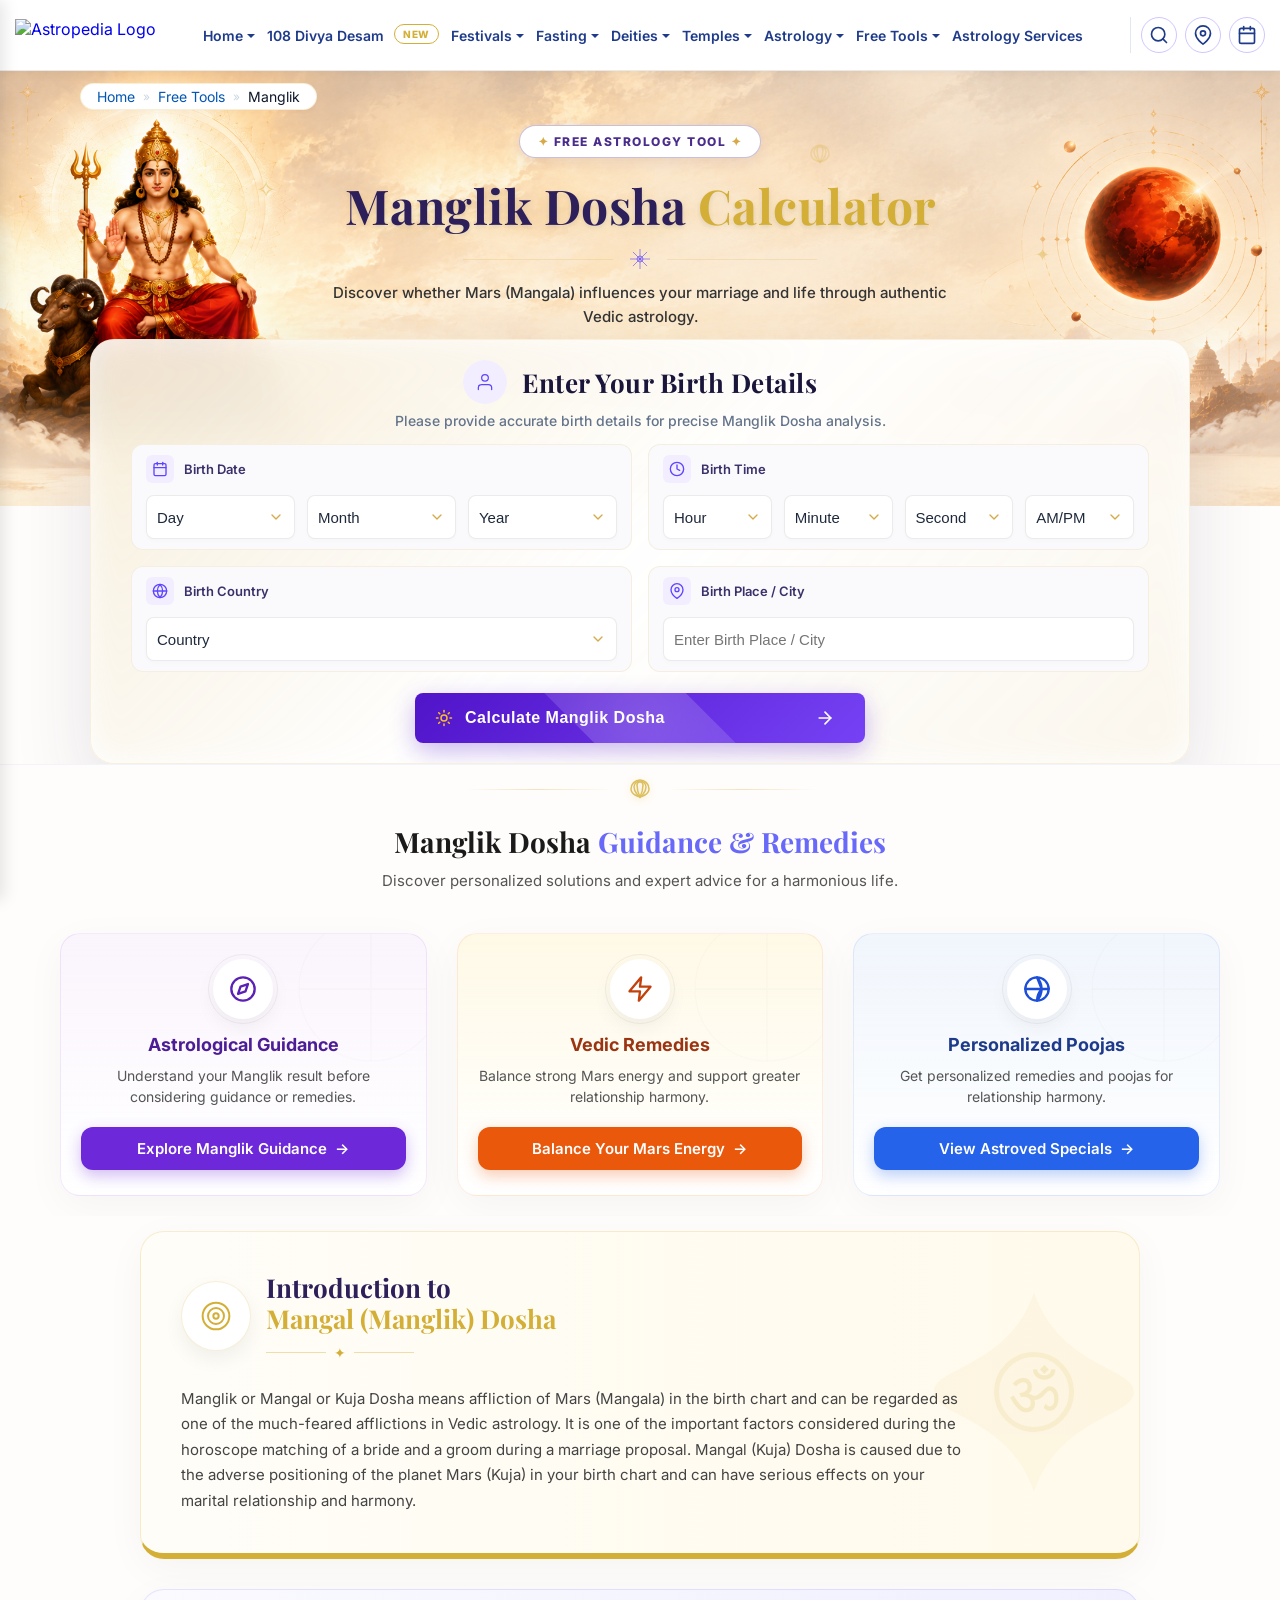
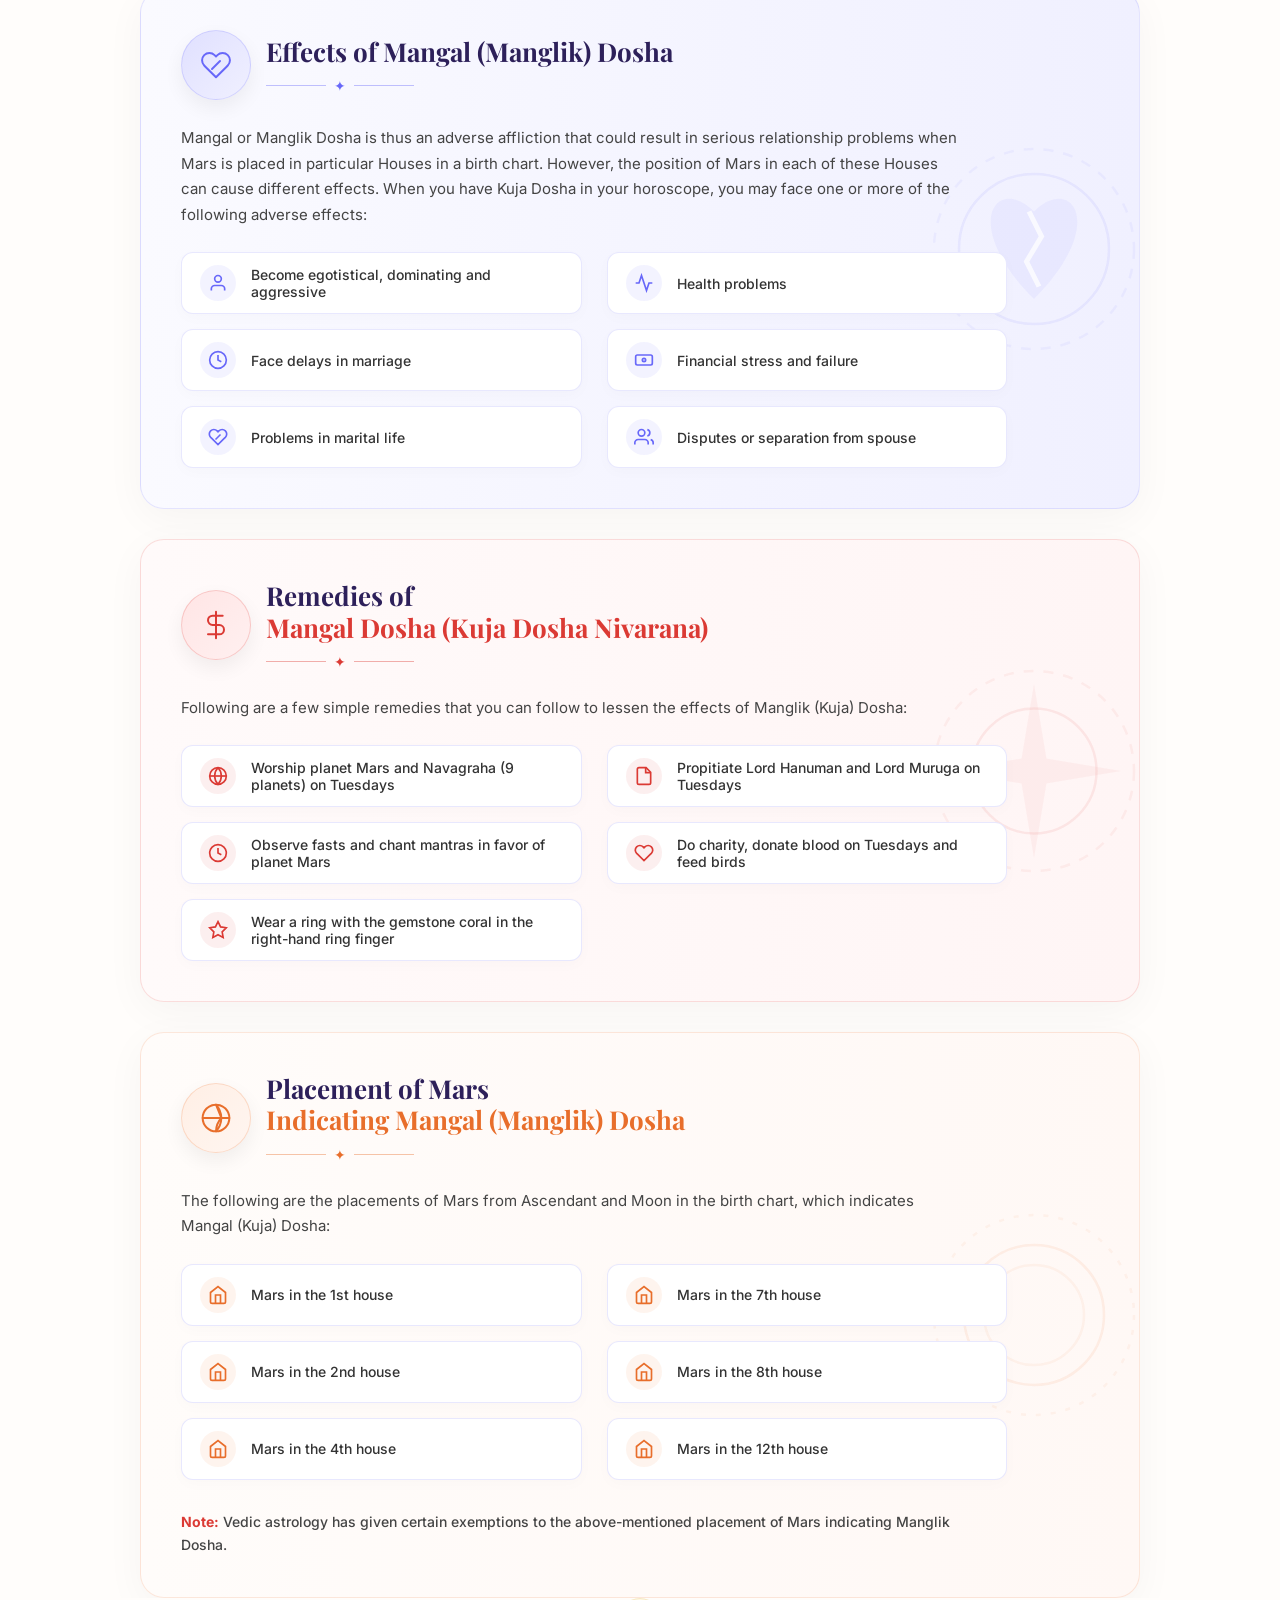
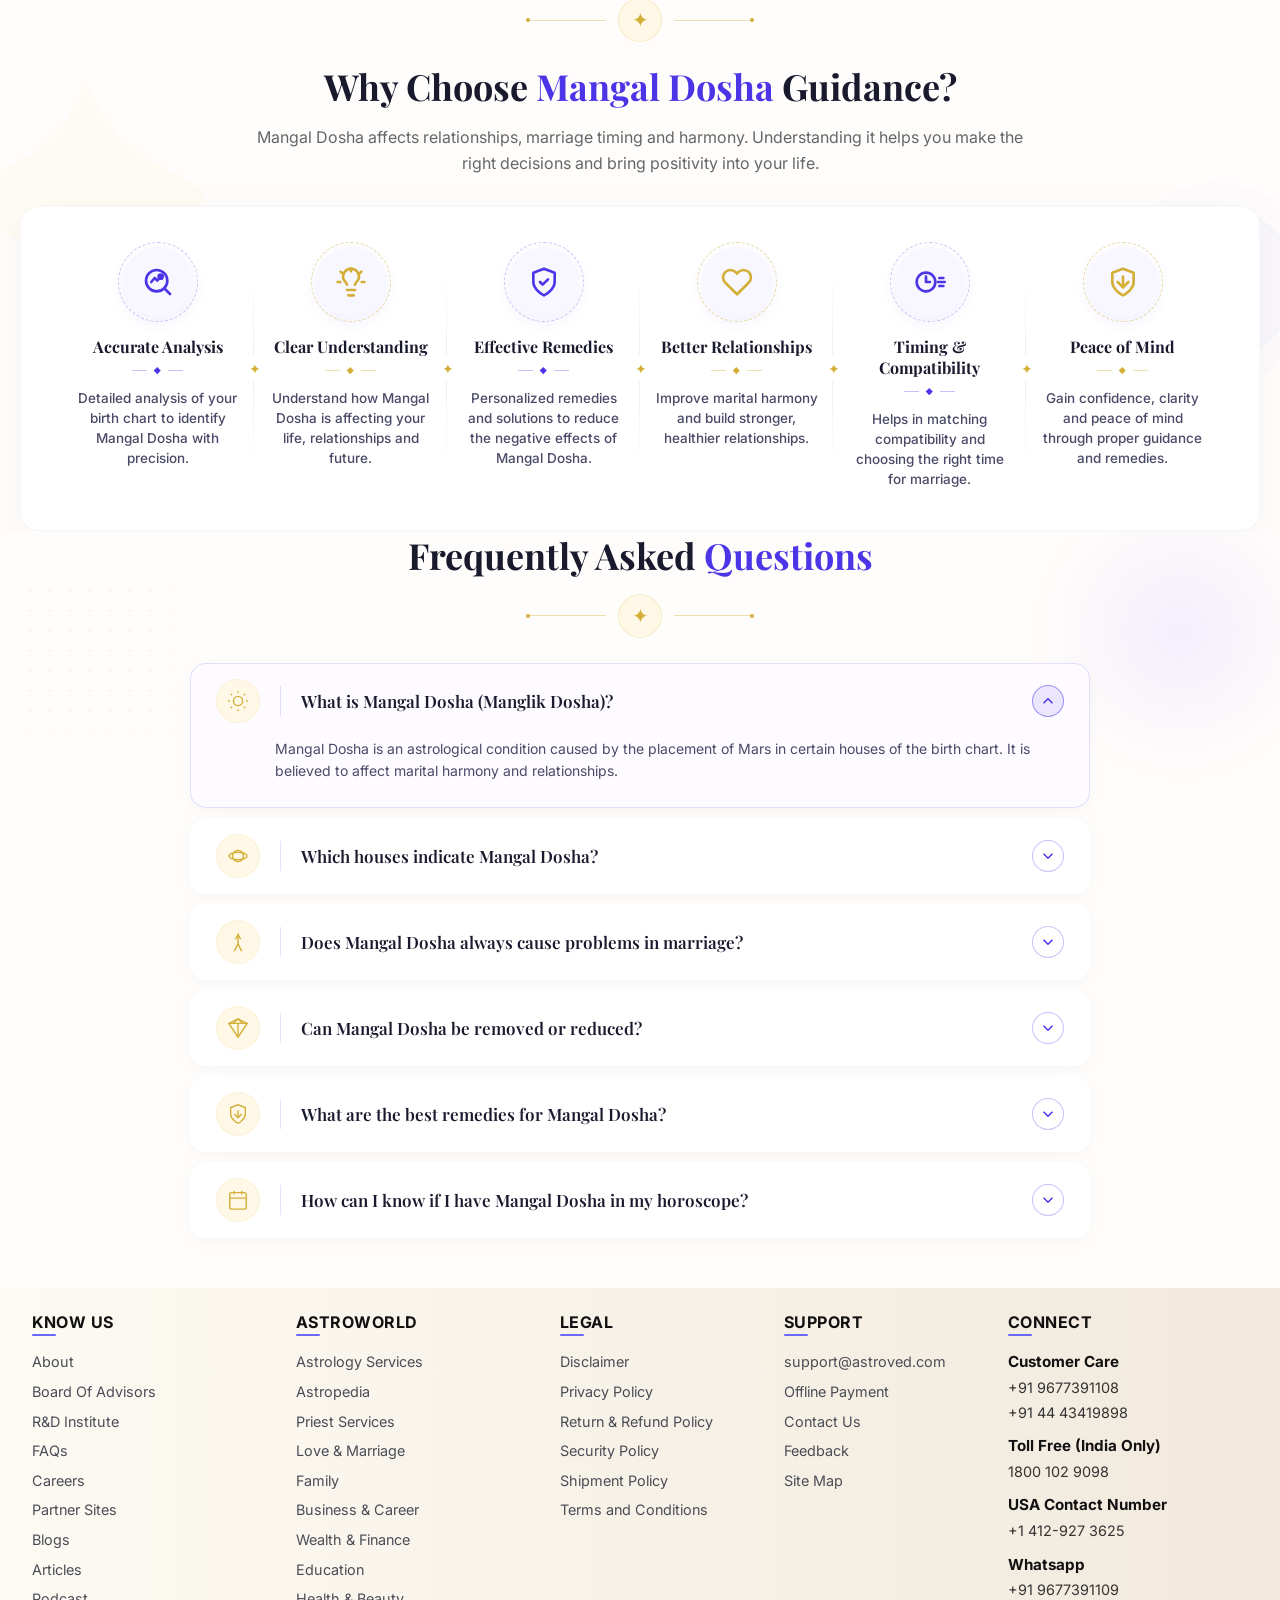
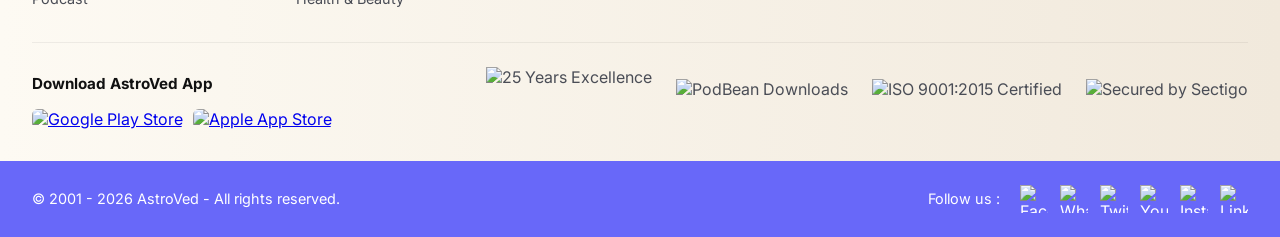
==== index.html @ 4008f469 "design changed" ====
<!DOCTYPE html>
<html lang="en">

<head>
    <meta charset="UTF-8">
    <meta name="viewport" content="width=device-width, initial-scale=1.0">
    <title>Astropedia - Ultra Wide Single Line Navbar</title>
    <link rel="icon" type="image/png" href="images/Fav-Icon.png">
    <!-- Modern Google Fonts -->
    <link
        href="https://fonts.googleapis.com/css2?family=Inter:wght@400;500;600;700&family=Poppins:wght@500;600;700&family=Playfair+Display:wght@600;700&display=swap"
        rel="stylesheet">
    <link rel="stylesheet" href="css/navbar.css">
    <link rel="stylesheet" href="css/calculator.css">
    <link rel="stylesheet" href="css/result.css">
    <link rel="stylesheet" href="css/guidance.css">
    <link rel="stylesheet" href="css/intro.css">
    <link rel="stylesheet" href="css/features.css">
    <link rel="stylesheet" href="css/faq.css">
    <link rel="stylesheet" href="css/footer.css">
    <script src="js/faq.js" defer></script>
    <script src="js/result.js" defer></script>
    <script src="js/navbar.js" defer></script>
    <script src="js/dynamic-ui.js" defer></script>
</head>

<body>

    <header class="site-header">
        <div class="navbar-container">

            <!-- Left: Logo -->
            <a href="/" class="brand-logo">
                <img src="https://www.astroved.com/astropedia/assets/images/astropedia-logo.svg" alt="Astropedia Logo"
                    class="logo-img">
            </a>

            <!-- Center: Navigation Links (Desktop) -->
            <nav class="main-nav desktop-only">
                <ul class="nav-list">
                    <li class="nav-item has-dropdown">
                        <a href="#">Home <span class="caret"></span></a>
                        <div class="dropdown-menu">
                            <ul class="dropdown-list">
                                <li><a href="#">AstroVed Home</a></li>
                                <li><a href="#">Astropedia Home</a></li>
                            </ul>
                        </div>
                    </li>
                    <li class="nav-item">
                        <a href="#">108 Divya Desam <span class="badge-new">New</span></a>
                    </li>
                    <li class="nav-item has-dropdown">
                        <a href="#">Festivals <span class="caret"></span></a>
                        <div class="dropdown-menu">
                            <ul class="dropdown-list">
                                <li><a href="#">Moon Phases(Thithi)</a></li>
                                <li><a href="#">Yearly Calendar</a></li>
                                <li><a href="#">Hindu Calendar</a></li>
                            </ul>
                        </div>
                    </li>
                    <li class="nav-item has-dropdown">
                        <a href="#">Fasting <span class="caret"></span></a>
                        <div class="dropdown-menu">
                            <ul class="dropdown-list">
                                <li><a href="#">Weekly</a></li>
                            </ul>
                        </div>
                    </li>
                    <li class="nav-item has-dropdown">
                        <a href="#">Deities <span class="caret"></span></a>
                        <div class="dropdown-menu">
                            <ul class="dropdown-list">
                                <li><a href="#">Gods</a></li>
                                <li><a href="#">Goddess</a></li>
                                <li><a href="#">Mantras</a></li>
                                <li><a href="#">Virtual Pooja</a></li>
                            </ul>
                        </div>
                    </li>
                    <li class="nav-item has-dropdown">
                        <a href="#">Temples <span class="caret"></span></a>
                        <div class="dropdown-menu">
                            <ul class="dropdown-list">
                                <li><a href="#">North India</a></li>
                                <li><a href="#">South India</a></li>
                                <li><a href="#">West India</a></li>
                                <li><a href="#">East India</a></li>
                                <li><a href="#">108 Divya Desam</a></li>
                            </ul>
                        </div>
                    </li>
                    <li class="nav-item has-dropdown">
                        <a href="#">Astrology <span class="caret"></span></a>
                        <div class="dropdown-menu">
                            <ul class="dropdown-list scrollable-menu">
                                <li><a href="#">Hora</a></li>
                                <li><a href="#">Planets</a></li>
                                <li><a href="#">Vastu</a></li>
                                <li><a href="#">Numerology</a></li>
                                <li><a href="#">Nakshatras (Stars)</a></li>
                                <li><a href="#">Panchangam</a></li>
                                <li><a href="#">Today Tithi [Moon Phase]</a></li>
                                <li><a href="#">Rahukalam</a></li>
                                <li><a href="#">Birth Date Astrology</a></li>
                                <li><a href="#">Marriage Prediction</a></li>
                                <li><a href="#">Ask Saibaba</a></li>
                                <li><a href="#">Moon Signs</a></li>
                                <li><a href="#">Choghadiya</a></li>
                                <li><a href="#">Jupiter Retrograde</a></li>
                            </ul>
                        </div>
                    </li>
                    <li class="nav-item has-dropdown">
                        <a href="#">Free Tools <span class="caret"></span></a>
                        <div class="dropdown-menu">
                            <ul class="dropdown-list scrollable-menu">
                                <li><a href="#">Love Calculator</a></li>
                                <li><a href="#">Dasa Bhukti</a></li>
                                <li><a href="#">Horoscope Matching</a></li>
                                <li><a href="#">Nalla Neram</a></li>
                                <li><a href="#">Chandrashtama</a></li>
                                <li><a href="#">Birth Chart</a></li>
                                <li><a href="#">Hora Watch</a></li>
                                <li><a href="#">More Free Tools</a></li>
                            </ul>
                        </div>
                    </li>
                    <li class="nav-item">
                        <a href="#">Astrology Services</a>
                    </li>
                </ul>
            </nav>

            <!-- Right: Premium Icon Dock (All Screens) -->
            <div class="right-actions premium-icon-dock">
                <!-- Search -->
                <a href="#" class="dock-icon" id="desktopSearchBtn" title="Search">
                    <svg xmlns="http://www.w3.org/2000/svg" width="20" height="20" viewBox="0 0 24 24" fill="none"
                        stroke="currentColor" stroke-width="2" stroke-linecap="round" stroke-linejoin="round">
                        <circle cx="11" cy="11" r="8"></circle>
                        <line x1="21" y1="21" x2="16.65" y2="16.65"></line>
                    </svg>
                </a>

                <!-- Location -->
                <div class="dock-item-wrapper">
                    <a href="#" class="dock-icon" id="locationBtn" title="Location">
                        <svg xmlns="http://www.w3.org/2000/svg" width="20" height="20" viewBox="0 0 24 24" fill="none"
                            stroke="currentColor" stroke-width="2" stroke-linecap="round" stroke-linejoin="round">
                            <path d="M21 10c0 7-9 13-9 13s-9-6-9-13a9 9 0 0 1 18 0z"></path>
                            <circle cx="12" cy="10" r="3"></circle>
                        </svg>
                    </a>
                    <div class="dock-dropdown" id="locationDropdown">
                        <div class="dock-widget-header" style="flex-direction: column; align-items: flex-start; gap: 4px; border-bottom: none; padding-bottom: 0;">
                            <span class="dock-widget-title" style="font-size: 11px; color: #64748b; text-transform: uppercase;">Current Location</span>
                            <span style="font-size: 14px; color: #1e3a8a; font-weight: 600;">Chennai, India</span>
                        </div>
                        <div class="dock-widget-header" style="margin-top: 10px; padding-top: 10px;">
                            <span class="dock-widget-title">Set Location</span>
                        </div>
                        <div class="dock-widget-body">
                            <div class="input-group luxury-input dock-input-group">
                                <select id="dockCountry">
                                    <option value="" disabled selected hidden>Country</option>
                                </select>
                            </div>
                            <div class="input-group luxury-input dock-input-group mt-2">
                                <input type="text" id="dockCity" placeholder="Enter Your City">
                            </div>
                            <button class="btn-calculate luxury-btn mt-3" style="width: 100%; padding: 8px; font-size: 13px;">Update</button>
                        </div>
                    </div>
                </div>

                <!-- Date -->
                <div class="dock-item-wrapper">
                    <a href="#" class="dock-icon" id="dateBtn" title="Date">
                        <svg xmlns="http://www.w3.org/2000/svg" width="20" height="20" viewBox="0 0 24 24" fill="none"
                            stroke="currentColor" stroke-width="2" stroke-linecap="round" stroke-linejoin="round">
                            <rect x="3" y="4" width="18" height="18" rx="2" ry="2"></rect>
                            <line x1="16" y1="2" x2="16" y2="6"></line>
                            <line x1="8" y1="2" x2="8" y2="6"></line>
                            <line x1="3" y1="10" x2="21" y2="10"></line>
                        </svg>
                    </a>
                    <div class="dock-dropdown" id="dateDropdown">
                        <div class="dock-widget-header">
                            <span class="dock-widget-title" id="calendarMonthYear">August 2026</span>
                            <div class="calendar-nav">
                                <button id="prevMonth">&lt;</button>
                                <button id="nextMonth">&gt;</button>
                            </div>
                        </div>
                        <div class="dock-widget-body">
                            <div id="miniCalendar" class="mini-calendar">
                                <!-- Calendar populated by JS -->
                            </div>
                        </div>
                    </div>
                </div>

                <!-- Hamburger Menu (Mobile/Tablet) -->
                <button class="hamburger-btn" id="menuToggle">
                    <svg xmlns="http://www.w3.org/2000/svg" width="26" height="26" viewBox="0 0 24 24" fill="none"
                        stroke="#1e3a8a" stroke-width="2" stroke-linecap="round" stroke-linejoin="round">
                        <line x1="3" y1="12" x2="21" y2="12"></line>
                        <line x1="3" y1="6" x2="21" y2="6"></line>
                        <line x1="3" y1="18" x2="21" y2="18"></line>
                    </svg>
                </button>
            </div>
        </div>

        <!-- Dropdown Search Bar -->
        <div id="dropdownSearchBar" class="dropdown-search-bar">
            <div class="search-bar-container">
                <svg class="dropdown-search-icon" xmlns="http://www.w3.org/2000/svg" width="20" height="20"
                    viewBox="0 0 24 24" fill="none" stroke="currentColor" stroke-width="2" stroke-linecap="round"
                    stroke-linejoin="round">
                    <circle cx="11" cy="11" r="8"></circle>
                    <line x1="21" y1="21" x2="16.65" y2="16.65"></line>
                </svg>
                <input type="text" id="dropdownSearchInput" class="dropdown-search-input"
                    placeholder="Search AstroVed...">
                <button id="closeDropdownSearchBtn" class="close-dropdown-search">
                    <svg xmlns="http://www.w3.org/2000/svg" width="20" height="20" viewBox="0 0 24 24" fill="none"
                        stroke="currentColor" stroke-width="2" stroke-linecap="round" stroke-linejoin="round">
                        <line x1="18" y1="6" x2="6" y2="18"></line>
                        <line x1="6" y1="6" x2="18" y2="18"></line>
                    </svg>
                </button>
            </div>
        </div>
    </header>

    <!-- Off-Canvas Mobile Drawer -->
    <div class="drawer-overlay" id="drawerOverlay"></div>
    <div class="mobile-drawer" id="mobileDrawer">
        <div class="drawer-header">
            <a href="/" class="drawer-logo">
                <img src="https://cdn.astroved.com/images/images-av/AstroVed-Logo.svg" alt="AstroVed Logo"
                    class="logo-img">
            </a>
            <button class="close-drawer-btn" id="closeDrawer">
                <svg xmlns="http://www.w3.org/2000/svg" width="20" height="20" viewBox="0 0 24 24" fill="none"
                    stroke="#5C45FF" stroke-width="2" stroke-linecap="round" stroke-linejoin="round">
                    <line x1="18" y1="6" x2="6" y2="18"></line>
                    <line x1="6" y1="6" x2="18" y2="18"></line>
                </svg>
            </button>
        </div>

        <!-- Mobile Additional Info (Date & Location) Removed as it is now in the main header -->

        <div class="drawer-content">
            <ul class="drawer-nav">
                <li class="has-drawer-dropdown">
                    <a href="#" class="drawer-link">Home <span class="drawer-caret"></span></a>
                    <ul class="drawer-submenu">
                        <li><a href="#">AstroVed Home</a></li>
                        <li><a href="#">Astropedia Home</a></li>
                    </ul>
                </li>
                <li><a href="#" class="drawer-link">108 Divya Desam <span class="badge-new"
                            style="position:static; margin-left:8px;">New</span></a></li>
                <li class="has-drawer-dropdown">
                    <a href="#" class="drawer-link">Festivals <span class="drawer-caret"></span></a>
                    <ul class="drawer-submenu">
                        <li><a href="#">Moon Phases(Thithi)</a></li>
                        <li><a href="#">Yearly Calendar</a></li>
                        <li><a href="#">Hindu Calendar</a></li>
                    </ul>
                </li>
                <li class="has-drawer-dropdown">
                    <a href="#" class="drawer-link">Fasting <span class="drawer-caret"></span></a>
                    <ul class="drawer-submenu">
                        <li><a href="#">Weekly</a></li>
                    </ul>
                </li>
                <li class="has-drawer-dropdown">
                    <a href="#" class="drawer-link">Deities <span class="drawer-caret"></span></a>
                    <ul class="drawer-submenu">
                        <li><a href="#">Gods</a></li>
                        <li><a href="#">Goddess</a></li>
                        <li><a href="#">Mantras</a></li>
                        <li><a href="#">Virtual Pooja</a></li>
                    </ul>
                </li>
                <li class="has-drawer-dropdown">
                    <a href="#" class="drawer-link">Temples <span class="drawer-caret"></span></a>
                    <ul class="drawer-submenu">
                        <li><a href="#">North India</a></li>
                        <li><a href="#">South India</a></li>
                        <li><a href="#">West India</a></li>
                        <li><a href="#">East India</a></li>
                        <li><a href="#">108 Divya Desam</a></li>
                    </ul>
                </li>
                <li class="has-drawer-dropdown">
                    <a href="#" class="drawer-link">Astrology <span class="drawer-caret"></span></a>
                    <ul class="drawer-submenu scrollable-submenu">
                        <li><a href="#">Hora</a></li>
                        <li><a href="#">Planets</a></li>
                        <li><a href="#">Vastu</a></li>
                        <li><a href="#">Numerology</a></li>
                        <li><a href="#">Nakshatras (Stars)</a></li>
                        <li><a href="#">Panchangam</a></li>
                        <li><a href="#">Today Tithi [Moon Phase]</a></li>
                        <li><a href="#">Rahukalam</a></li>
                        <li><a href="#">Birth Date Astrology</a></li>
                        <li><a href="#">Marriage Prediction</a></li>
                        <li><a href="#">Ask Saibaba</a></li>
                        <li><a href="#">Moon Signs</a></li>
                        <li><a href="#">Choghadiya</a></li>
                        <li><a href="#">Jupiter Retrograde</a></li>
                    </ul>
                </li>
                <li class="has-drawer-dropdown">
                    <a href="#" class="drawer-link">Free Tools <span class="drawer-caret"></span></a>
                    <ul class="drawer-submenu scrollable-submenu">
                        <li><a href="#">Love Calculator</a></li>
                        <li><a href="#">Dasa Bhukti</a></li>
                        <li><a href="#">Horoscope Matching</a></li>
                        <li><a href="#">Nalla Neram</a></li>
                        <li><a href="#">Chandrashtama</a></li>
                        <li><a href="#">Birth Chart</a></li>
                        <li><a href="#">Hora Watch</a></li>
                        <li><a href="#">More Free Tools</a></li>
                    </ul>
                </li>
                <li><a href="#" class="drawer-link">Astrology Services</a></li>
            </ul>
        </div>
    </div>

    <!-- Hero Calculator Section -->
    <section class="hero-section">
        <!-- Breadcrumb Navigation -->
        <div class="breadcrumb-container">
            <div class="breadcrumb">
                <a href="#">Home</a>
                <span class="separator">»</span>
                <a href="#">Free Tools</a>
                <span class="separator">»</span>
                <span class="current">Manglik</span>
            </div>
        </div>

        <!-- Premium Decorative Background Elements -->
        <div class="bg-zodiac-wheel"></div>
        <div class="bg-temple-silhouette"></div>
        <div class="decor-star star-1">✧</div>
        <div class="decor-star star-2">✦</div>
        <div class="decor-star star-3">✧</div>
        <div class="decor-star star-4">✦</div>
        <div class="decor-star star-5">✧</div>
        <div class="decor-lotus">
            <svg width="24" height="24" viewBox="0 0 24 24" fill="none" stroke="rgba(212, 175, 55, 0.4)"
                stroke-width="1.5">
                <path d="M12 22s-6-4-6-10a6 6 0 0 1 12 0c0 6-6 10-6 10z" />
                <path d="M12 22s-3-6-3-12a3 3 0 0 1 6 0c0 6-3 12-3 12z" />
                <path d="M12 22s-9-2-9-8a9 9 0 0 1 18 0c0 6-9 8-9 8z" />
            </svg>
        </div>

        <!-- Center Content: Title and Subtitle -->
        <div class="hero-header-content">
            <div class="title-pill-badge">
                <span class="pill-star">✦</span> FREE ASTROLOGY TOOL <span class="pill-star">✦</span>
            </div>
            <h1 class="hero-title">
                <span class="dark-text">Manglik Dosha</span>
                <span class="gold-text">Calculator</span>
            </h1>
            <div class="title-divider">
                <span class="line"></span>
                <span class="symbol">
                    <svg width="24" height="24" viewBox="0 0 24 24" fill="none" stroke="rgba(92, 69, 255, 0.6)"
                        stroke-width="1">
                        <path d="M12 2v20m10-10H2m17.07-7.07L4.93 19.07m14.14 0L4.93 4.93"></path>
                        <circle cx="12" cy="12" r="3" fill="rgba(92, 69, 255, 0.1)"></circle>
                    </svg>
                </span>
                <span class="line"></span>
            </div>
            <p class="hero-subtitle">Discover whether Mars (Mangala) influences your marriage and life through authentic
                Vedic astrology.</p>
        </div>

        <div class="container hero-container">

            <!-- Calculator Card -->
            <div class="calculator-card luxury-card fade-in">

                <div class="calc-header redesigned-header">
                    <div class="header-main-title">
                        <div class="header-user-icon">
                            <svg xmlns="http://www.w3.org/2000/svg" width="20" height="20" viewBox="0 0 24 24"
                                fill="none" stroke="#5C45FF" stroke-width="1.5" stroke-linecap="round"
                                stroke-linejoin="round">
                                <path d="M20 21v-2a4 4 0 0 0-4-4H8a4 4 0 0 0-4 4v2"></path>
                                <circle cx="12" cy="7" r="4"></circle>
                            </svg>
                        </div>
                        <h2>Enter Your Birth Details</h2>
                    </div>
                    <p class="header-subtitle">Please provide accurate birth details for precise Manglik Dosha analysis.
                    </p>
                </div>

                <form id="calcForm" class="calc-form luxury-form new-design-form">
                    <div class="calc-form-grid">
                        <!-- Birth Date -->
                        <div class="form-group field-box slide-up">
                            <label class="icon-label">
                                <div class="label-icon-box">
                                    <svg xmlns="http://www.w3.org/2000/svg" width="16" height="16" viewBox="0 0 24 24"
                                        fill="none" stroke="#5C45FF" stroke-width="2" stroke-linecap="round"
                                        stroke-linejoin="round">
                                        <rect x="3" y="4" width="18" height="18" rx="2" ry="2"></rect>
                                        <line x1="16" y1="2" x2="16" y2="6"></line>
                                        <line x1="8" y1="2" x2="8" y2="6"></line>
                                        <line x1="3" y1="10" x2="21" y2="10"></line>
                                    </svg>
                                </div>
                                <span>Birth Date</span>
                            </label>
                            <div class="input-group col-3 luxury-input">
                                <select id="birthDay">
                                    <option value="" disabled selected hidden>Day</option>
                                </select>
                                <select id="birthMonth">
                                    <option value="" disabled selected hidden>Month</option>
                                </select>
                                <select id="birthYear">
                                    <option value="" disabled selected hidden>Year</option>
                                </select>
                            </div>
                        </div>

                        <!-- Birth Time -->
                        <div class="form-group field-box slide-up" style="animation-delay: 0.1s;">
                            <label class="icon-label">
                                <div class="label-icon-box">
                                    <svg xmlns="http://www.w3.org/2000/svg" width="16" height="16" viewBox="0 0 24 24"
                                        fill="none" stroke="#5C45FF" stroke-width="2" stroke-linecap="round"
                                        stroke-linejoin="round">
                                        <circle cx="12" cy="12" r="10"></circle>
                                        <polyline points="12 6 12 12 16 14"></polyline>
                                    </svg>
                                </div>
                                <span>Birth Time</span>
                            </label>
                            <div class="input-group col-4 luxury-input">
                                <select id="birthHour">
                                    <option value="" disabled selected hidden>Hour</option>
                                </select>
                                <select id="birthMinute">
                                    <option value="" disabled selected hidden>Minute</option>
                                </select>
                                <select id="birthSecond">
                                    <option value="" disabled selected hidden>Second</option>
                                </select>
                                <select id="birthAmPm">
                                    <option value="" disabled selected hidden>AM/PM</option>
                                    <option>AM</option>
                                    <option>PM</option>
                                </select>
                            </div>
                        </div>

                        <!-- Birth Country -->
                        <div class="form-group field-box birth-country-group slide-up" style="animation-delay: 0.2s;">
                            <label class="icon-label">
                                <div class="label-icon-box">
                                    <svg xmlns="http://www.w3.org/2000/svg" width="16" height="16" viewBox="0 0 24 24"
                                        fill="none" stroke="#5C45FF" stroke-width="2" stroke-linecap="round"
                                        stroke-linejoin="round">
                                        <circle cx="12" cy="12" r="10"></circle>
                                        <line x1="2" y1="12" x2="22" y2="12"></line>
                                        <path
                                            d="M12 2a15.3 15.3 0 0 1 4 10 15.3 15.3 0 0 1-4 10 15.3 15.3 0 0 1-4-10 15.3 15.3 0 0 1 4-10z">
                                        </path>
                                    </svg>
                                </div>
                                <span>Birth Country</span>
                            </label>
                            <div class="input-group luxury-input">
                                <select id="birthCountry">
                                    <option value="" disabled selected hidden>Country</option>
                                </select>
                            </div>
                        </div>

                        <!-- Birth Place -->
                        <div class="form-group field-box birth-city-group full-width slide-up"
                            style="animation-delay: 0.3s;">
                            <label class="icon-label">
                                <div class="label-icon-box">
                                    <svg xmlns="http://www.w3.org/2000/svg" width="16" height="16" viewBox="0 0 24 24"
                                        fill="none" stroke="#5C45FF" stroke-width="2" stroke-linecap="round"
                                        stroke-linejoin="round">
                                        <path d="M21 10c0 7-9 13-9 13s-9-6-9-13a9 9 0 0 1 18 0z"></path>
                                        <circle cx="12" cy="10" r="3"></circle>
                                    </svg>
                                </div>
                                <span>Birth Place / City</span>
                            </label>
                            <div class="input-group luxury-input">
                                <input type="text" placeholder="Enter Birth Place / City">
                            </div>
                        </div>

                        <!-- Action Button and Secure Text -->
                        <div class="form-group action-container full-width slide-up" style="animation-delay: 0.4s;">
                            <div class="submit-wrapper">
                                <button type="submit" id="calcBtn" class="btn-calculate luxury-btn new-design-btn">
                                    <svg xmlns="http://www.w3.org/2000/svg" width="18" height="18" viewBox="0 0 24 24"
                                        fill="none" stroke="#FBBF24" stroke-width="2" stroke-linecap="round"
                                        stroke-linejoin="round">
                                        <circle cx="12" cy="12" r="4"></circle>
                                        <path d="M12 2v2"></path>
                                        <path d="M12 20v2"></path>
                                        <path d="m4.93 4.93 1.41 1.41"></path>
                                        <path d="m17.66 17.66 1.41 1.41"></path>
                                        <path d="M2 12h2"></path>
                                        <path d="M20 12h2"></path>
                                        <path d="m6.34 17.66-1.41 1.41"></path>
                                        <path d="m19.07 4.93-1.41 1.41"></path>
                                    </svg>
                                    <span>Calculate Manglik Dosha</span>
                                    <svg xmlns="http://www.w3.org/2000/svg" width="20" height="20" viewBox="0 0 24 24"
                                        fill="none" stroke="currentColor" stroke-width="2" stroke-linecap="round"
                                        stroke-linejoin="round" class="arrow-icon">
                                        <line x1="5" y1="12" x2="19" y2="12"></line>
                                        <polyline points="12 5 19 12 12 19"></polyline>
                                    </svg>
                                </button>
                            </div>
                        </div>
                    </div>
                </form>
            </div>
        </div>

        <!-- Trust Indicators Removed as requested -->
    </section>

    <!-- Manglik Dosha Result Section (Hidden initially) -->
    <section id="resultSection" class="result-section" style="display: none;">
        <!-- Golden Particles Container (Empty initially, populated via CSS/JS) -->
        <div id="successParticles" class="particles-container"></div>

        <div class="container result-container">


            <!-- 1. Birth Details Summary Card -->
            <div class="result-card birth-summary-card premium-birth-card">
                <!-- Premium Backgrounds -->
                <div class="bg-decor bg-zodiac"></div>
                <div class="bg-decor bg-mars"></div>
                <div class="bg-decor bg-stars"></div>
                <div class="bg-decor bg-mandala"></div>
                <div class="bg-decor bg-lotus"></div>

                <div class="summary-header animate-row" style="animation-delay: 0.05s;">
                    <div class="sh-icon">
                        <svg xmlns="http://www.w3.org/2000/svg" width="32" height="32" viewBox="0 0 24 24" fill="none" stroke="#d97706" stroke-width="1.5" stroke-linecap="round" stroke-linejoin="round"><path d="M20 21v-2a4 4 0 0 0-4-4H8a4 4 0 0 0-4 4v2"></path><circle cx="12" cy="7" r="4"></circle></svg>
                    </div>
                    <h2 class="animated-title">Birth Details</h2>
                    <div class="sh-divider">
                        <span class="sh-line"></span>
                        <span class="sh-star">✦</span>
                        <span class="sh-line"></span>
                    </div>
                </div>

                <div class="summary-grid premium-grid">
                    <div class="summary-item animate-row" style="animation-delay: 0.13s;">
                        <div class="s-icon-wrapper"><svg xmlns="http://www.w3.org/2000/svg" width="20" height="20" viewBox="0 0 24 24" fill="none" stroke="#6868f9" stroke-width="2" stroke-linecap="round" stroke-linejoin="round"><rect x="3" y="4" width="18" height="18" rx="2" ry="2"></rect><line x1="16" y1="2" x2="16" y2="6"></line><line x1="8" y1="2" x2="8" y2="6"></line><line x1="3" y1="10" x2="21" y2="10"></line></svg></div>
                        <div class="s-text">
                            <div class="s-label">Birth Date</div>
                            <div class="s-colon">:</div>
                            <div class="s-value">Monday, June 17, 1985</div>
                        </div>
                    </div>
                    <div class="summary-item animate-row" style="animation-delay: 0.21s;">
                        <div class="s-icon-wrapper"><svg xmlns="http://www.w3.org/2000/svg" width="20" height="20" viewBox="0 0 24 24" fill="none" stroke="#6868f9" stroke-width="2" stroke-linecap="round" stroke-linejoin="round"><circle cx="12" cy="12" r="10"></circle><polyline points="12 6 12 12 16 14"></polyline></svg></div>
                        <div class="s-text">
                            <div class="s-label">Birth Time</div>
                            <div class="s-colon">:</div>
                            <div class="s-value">02:48:58 AM</div>
                        </div>
                    </div>
                    <div class="summary-item animate-row" style="animation-delay: 0.29s;">
                        <div class="s-icon-wrapper"><svg xmlns="http://www.w3.org/2000/svg" width="20" height="20" viewBox="0 0 24 24" fill="none" stroke="#6868f9" stroke-width="2" stroke-linecap="round" stroke-linejoin="round"><path d="M21 10c0 7-9 13-9 13s-9-6-9-13a9 9 0 0 1 18 0z"></path><circle cx="12" cy="10" r="3"></circle></svg></div>
                        <div class="s-text">
                            <div class="s-label">City</div>
                            <div class="s-colon">:</div>
                            <div class="s-value">Chennai</div>
                        </div>
                    </div>
                    <div class="summary-item animate-row" style="animation-delay: 0.37s;">
                        <div class="s-icon-wrapper"><svg xmlns="http://www.w3.org/2000/svg" width="20" height="20" viewBox="0 0 24 24" fill="none" stroke="#6868f9" stroke-width="2" stroke-linecap="round" stroke-linejoin="round"><rect x="4" y="2" width="16" height="20" rx="2" ry="2"></rect><path d="M9 22v-4h6v4"></path><path d="M8 6h.01"></path><path d="M16 6h.01"></path><path d="M12 6h.01"></path><path d="M12 10h.01"></path><path d="M12 14h.01"></path><path d="M16 10h.01"></path><path d="M16 14h.01"></path><path d="M8 10h.01"></path><path d="M8 14h.01"></path></svg></div>
                        <div class="s-text">
                            <div class="s-label">State</div>
                            <div class="s-colon">:</div>
                            <div class="s-value">Tamil Nadu</div>
                        </div>
                    </div>
                    <div class="summary-item animate-row" style="animation-delay: 0.45s;">
                        <div class="s-icon-wrapper"><svg xmlns="http://www.w3.org/2000/svg" width="20" height="20" viewBox="0 0 24 24" fill="none" stroke="#6868f9" stroke-width="2" stroke-linecap="round" stroke-linejoin="round"><circle cx="12" cy="12" r="10"></circle><line x1="2" y1="12" x2="22" y2="12"></line><path d="M12 2a15.3 15.3 0 0 1 4 10 15.3 15.3 0 0 1-4 10 15.3 15.3 0 0 1-4-10 15.3 15.3 0 0 1 4-10z"></path></svg></div>
                        <div class="s-text">
                            <div class="s-label">Country</div>
                            <div class="s-colon">:</div>
                            <div class="s-value">India</div>
                        </div>
                    </div>
                    <div class="summary-item animate-row" style="animation-delay: 0.53s;">
                        <div class="s-icon-wrapper"><svg xmlns="http://www.w3.org/2000/svg" width="20" height="20" viewBox="0 0 24 24" fill="none" stroke="#6868f9" stroke-width="2" stroke-linecap="round" stroke-linejoin="round"><path d="M21 12.79A9 9 0 1 1 11.21 3 7 7 0 0 0 21 12.79z"></path></svg></div>
                        <div class="s-text">
                            <div class="s-label">Moon Sign</div>
                            <div class="s-colon">:</div>
                            <div class="s-value">Taurus</div>
                        </div>
                    </div>
                    <div class="summary-item item-full-width animate-row" style="animation-delay: 0.61s;">
                        <div class="s-icon-wrapper"><svg xmlns="http://www.w3.org/2000/svg" width="20" height="20" viewBox="0 0 24 24" fill="none" stroke="#6868f9" stroke-width="2" stroke-linecap="round" stroke-linejoin="round"><polygon points="12 2 15.09 8.26 22 9.27 17 14.14 18.18 21.02 12 17.77 5.82 21.02 7 14.14 2 9.27 8.91 8.26 12 2"></polygon></svg></div>
                        <div class="s-text">
                            <div class="s-label">Birth Star</div>
                            <div class="s-colon">:</div>
                            <div class="s-value">Rohini</div>
                        </div>
                    </div>
                </div>
            </div>

            <!-- Non-Manglik Dosha Result Card (Negative) -->
            <div class="result-card manglik-result-card" id="manglikNegativeCard" style="display: none;">
                <div class="manglik-result-inner">
                    <div class="m-result-image-col">
                        <div class="m-image-container">
                            <img src="https://qa.astroved.com/astropedia/assets/images/freetools/manglik-dosha-icon.png" alt="Manglik Dosha Result">
                            <div class="m-shield-check">
                                <svg xmlns="http://www.w3.org/2000/svg" width="24" height="24" viewBox="0 0 24 24" fill="#34d399" stroke="#fff" stroke-width="2" stroke-linecap="round" stroke-linejoin="round"><path d="M12 22s8-4 8-10V5l-8-3-8 3v7c0 6 8 10 8 10z"></path><polyline points="9 12 11 14 15 10"></polyline></svg>
                            </div>
                        </div>
                    </div>
                    <div class="m-result-text-col">
                        <div class="m-badge-icon">
                            <svg xmlns="http://www.w3.org/2000/svg" width="32" height="32" viewBox="0 0 24 24" fill="none" stroke="#65a30d" stroke-width="1.5"><path d="M12 22s8-4 8-10V5l-8-3-8 3v7c0 6 8 10 8 10z"></path><polyline points="9 12 11 14 15 10"></polyline></svg>
                        </div>
                        <h2 class="m-result-title">You are not under the<br>influence of Manglik Dosha</h2>
                        <div class="m-result-divider">
                            <span class="m-line"></span>
                            <span class="m-dot"></span>
                            <span class="m-line"></span>
                        </div>
                        <p class="m-result-desc">Great! As per the calculated positions of Mars in your birth chart, you are not affected by Manglik Dosha.</p>
                    </div>
                </div>
            </div>

            <!-- Manglik Dosha Result Card (Positive) -->
            <div class="result-card manglik-positive-card" id="manglikPositiveCard" style="display: none;">
                <div class="mp-header">
                    <div class="mp-icon">
                        <svg xmlns="http://www.w3.org/2000/svg" width="24" height="24" viewBox="0 0 24 24" fill="none" stroke="#d97706" stroke-width="2" stroke-linecap="round" stroke-linejoin="round"><circle cx="10" cy="14" r="6"></circle><line x1="14.24" y1="9.76" x2="21" y2="3"></line><polyline points="15 3 21 3 21 9"></polyline></svg>
                    </div>
                    <h2 class="mp-title">Manglik Report</h2>
                    <div class="m-result-divider">
                        <span class="m-line"></span><span class="sh-star">✦</span><span class="m-line"></span>
                    </div>
                    <p class="mp-subtitle">Here is your personalized Manglik analysis based on your birth chart.</p>
                </div>
                <div class="mp-body">
                    <!-- Prediction Block -->
                    <div class="mp-block prediction-block">
                        <div class="mp-block-header">
                            <div class="mp-block-icon" style="background: #eef2ff; color: #4f46e5;">
                                <svg xmlns="http://www.w3.org/2000/svg" width="18" height="18" viewBox="0 0 24 24" fill="none" stroke="currentColor" stroke-width="2"><circle cx="12" cy="12" r="10"></circle><path d="M12 2a15.3 15.3 0 0 1 4 10 15.3 15.3 0 0 1-4 10 15.3 15.3 0 0 1-4-10 15.3 15.3 0 0 1 4-10z"></path></svg>
                            </div>
                            <h3 class="mp-block-title" style="color: #4f46e5;">Prediction</h3>
                            <span class="sh-star" style="color: #d97706; margin-left:10px;">✦</span>
                        </div>
                        <div class="mp-block-content">
                            <div class="mp-left-icon">
                                <div class="mars-circle-icon">
                                    <svg xmlns="http://www.w3.org/2000/svg" width="40" height="40" viewBox="0 0 24 24" fill="none" stroke="#ef4444" stroke-width="2"><circle cx="10" cy="14" r="6"></circle><line x1="14.24" y1="9.76" x2="21" y2="3"></line><polyline points="15 3 21 3 21 9"></polyline></svg>
                                </div>
                            </div>
                            <div class="mp-text">
                                <p>You have Mars in the 2nd House from the Moon in your birth chart. By this, you come under Manglik Dosha (Mars affliction). The second house signifies your speech, wealth, savings, family, ornaments, cheerfulness, learning, education, and knowledge.</p>
                                <p>This placement of Mars is not appreciated in Vedic texts. By this position of Mars, you may face problems and have to battle tough situations in relationships. Your words could cause turbulence in your familial relationships. You may also face problems related to wealth or from your blood relations.</p>
                            </div>
                        </div>
                    </div>
                    <!-- Remedies Block -->
                    <div class="mp-block remedies-block">
                        <div class="mp-block-header">
                            <div class="mp-block-icon" style="background: #fffbeb; color: #d97706;">
                                <svg xmlns="http://www.w3.org/2000/svg" width="18" height="18" viewBox="0 0 24 24" fill="none" stroke="currentColor" stroke-width="2"><path d="M12 2v20M17 5H9.5a3.5 3.5 0 0 0 0 7h5a3.5 3.5 0 0 1 0 7H6"></path></svg>
                            </div>
                            <h3 class="mp-block-title" style="color: #d97706;">Remedies</h3>
                            <span class="sh-star" style="color: #d97706; margin-left:10px;">✦</span>
                        </div>
                        <div class="mp-block-content">
                            <div class="mp-left-icon">
                                <div class="trishul-icon">
                                    <svg xmlns="http://www.w3.org/2000/svg" width="40" height="40" viewBox="0 0 24 24" fill="none" stroke="#b45309" stroke-width="2"><path d="M12 2v20M12 2l3 3M12 2L9 5M5 7v4a7 7 0 0 0 14 0V7"></path></svg>
                                </div>
                            </div>
                            <div class="mp-text">
                                <p>Appease Mars and propitiate Lord Muruga, the overlord of the fiery planet to reduce the malefic effects of Mars in the birth chart.</p>
                            </div>
                        </div>
                    </div>
                </div>
                
                <div class="mp-email-banner">
                    <!-- Decorative Backgrounds -->
                    <div class="meb-bg-left"></div>
                    <div class="meb-bg-right"></div>
                    <span class="meb-star" style="top: 15%; left: 20%; font-size: 10px;">✦</span>
                    <span class="meb-star" style="top: 60%; left: 8%; font-size: 14px;">✧</span>
                    <span class="meb-star" style="top: 25%; right: 15%; font-size: 12px; color: #D4AF37;">✦</span>
                    <span class="meb-star" style="top: 70%; right: 25%; font-size: 10px;">✧</span>

                    <div class="meb-header-group">
                        <div class="meb-icon-wrapper">
                            <div class="meb-icon">
                                <svg xmlns="http://www.w3.org/2000/svg" width="20" height="20" viewBox="0 0 24 24" fill="none" stroke="#D4AF37" stroke-width="1.5" stroke-linecap="round" stroke-linejoin="round"><rect x="2" y="4" width="20" height="16" rx="2" ry="2"></rect><path d="M2 4l10 8 10-8"></path></svg>
                            </div>
                            <div class="meb-icon-ring"></div>
                        </div>
                        <div class="meb-title-divider">
                            <span class="meb-line"></span>
                            <span class="meb-dot"></span>
                            <span class="meb-line"></span>
                        </div>
                        <h3 class="meb-title">Your Manglik Report is Ready!</h3>
                    </div>
                    <p class="meb-subtitle">Please submit your email ID to receive the Manglik Report in your email.</p>
                    <form class="meb-form">
                        <div class="meb-input-wrapper">
                            <span class="meb-input-icon">
                                <svg xmlns="http://www.w3.org/2000/svg" width="16" height="16" viewBox="0 0 24 24" fill="none" stroke="#64748b" stroke-width="2" stroke-linecap="round" stroke-linejoin="round"><rect x="2" y="4" width="20" height="16" rx="2" ry="2"></rect><path d="M2 4l10 8 10-8"></path></svg>
                            </span>
                            <input type="email" placeholder="Enter your email ID" required>
                        </div>
                        <button type="submit" class="meb-submit-btn">
                            <svg xmlns="http://www.w3.org/2000/svg" width="16" height="16" viewBox="0 0 24 24" fill="none" stroke="currentColor" stroke-width="2" stroke-linecap="round" stroke-linejoin="round"><line x1="22" y1="2" x2="11" y2="13"></line><polygon points="22 2 15 22 11 13 2 9 22 2"></polygon></svg>
                            Submit
                        </button>
                    </form>
                </div>

                <div class="mp-footer">
                    <div class="mp-note-icon">
                        <svg xmlns="http://www.w3.org/2000/svg" width="16" height="16" viewBox="0 0 24 24" fill="none" stroke="currentColor" stroke-width="2"><path d="M14 2H6a2 2 0 0 0-2 2v16a2 2 0 0 0 2 2h12a2 2 0 0 0 2-2V8z"></path><polyline points="14 2 14 8 20 8"></polyline><line x1="16" y1="13" x2="8" y2="13"></line><line x1="16" y1="17" x2="8" y2="17"></line><polyline points="10 9 9 9 8 9"></polyline></svg>
                    </div>
                    <p><strong>Note:</strong> The impact of Manglik Dosha varies based on the entire birth chart. A detailed analysis by an expert astrologer is recommended.</p>
                </div>
            </div>

        </div>
    </section>

    <!-- Guidance & Remedies Section (Always visible, sits below result) -->
    <section class="guidance-section">
        <!-- Decorative Divider -->
        <div class="guidance-divider">
            <span class="g-line"></span>
            <span class="g-icon">
                <svg width="24" height="24" viewBox="0 0 24 24" fill="none" stroke="#D4AF37" stroke-width="1.5">
                    <path d="M12 22s-6-4-6-10a6 6 0 0 1 12 0c0 6-6 10-6 10z" />
                    <path d="M12 22s-3-6-3-12a3 3 0 0 1 6 0c0 6-3 12-3 12z" />
                    <path d="M12 22s-9-2-9-8a9 9 0 0 1 18 0c0 6-9 8-9 8z" />
                </svg>
            </span>
            <span class="g-line"></span>
        </div>

        <div class="guidance-header">
            <h2>Manglik Dosha <span class="brand-color-text">Guidance & Remedies</span></h2>
            <p>Discover personalized solutions and expert advice for a harmonious life.</p>
        </div>

        <div class="container guidance-container">
            <!-- Card 1: Guidance -->
            <div class="g-card purple-theme slide-up" style="animation-delay: 0.1s;">
                <div class="g-bg-decor"></div>
                <div class="g-icon-wrapper">
                    <svg xmlns="http://www.w3.org/2000/svg" width="24" height="24" viewBox="0 0 24 24" fill="none"
                        stroke="currentColor" stroke-width="2" stroke-linecap="round" stroke-linejoin="round">
                        <circle cx="12" cy="12" r="10"></circle>
                        <polygon points="16.24 7.76 14.12 14.12 7.76 16.24 9.88 9.88 16.24 7.76"></polygon>
                    </svg>
                </div>
                <h3 class="g-title">Astrological Guidance</h3>
                <p class="g-desc">Understand your Manglik result before considering guidance or remedies.</p>
                <a href="#" class="g-btn">Explore Manglik Guidance <span>→</span></a>
            </div>

            <!-- Card 2: Remedies -->
            <div class="g-card orange-theme slide-up" style="animation-delay: 0.2s;">
                <div class="g-bg-decor"></div>
                <div class="g-icon-wrapper">
                    <svg xmlns="http://www.w3.org/2000/svg" width="24" height="24" viewBox="0 0 24 24" fill="none"
                        stroke="currentColor" stroke-width="2" stroke-linecap="round" stroke-linejoin="round">
                        <polygon points="13 2 3 14 12 14 11 22 21 10 12 10 13 2"></polygon>
                    </svg>
                </div>
                <h3 class="g-title">Vedic Remedies</h3>
                <p class="g-desc">Balance strong Mars energy and support greater relationship harmony.</p>
                <a href="#" class="g-btn">Balance Your Mars Energy <span>→</span></a>
            </div>

            <!-- Card 3: Specials -->
            <div class="g-card blue-theme slide-up" style="animation-delay: 0.3s;">
                <div class="g-bg-decor"></div>
                <div class="g-icon-wrapper">
                    <svg xmlns="http://www.w3.org/2000/svg" width="24" height="24" viewBox="0 0 24 24" fill="none"
                        stroke="currentColor" stroke-width="2" stroke-linecap="round" stroke-linejoin="round">
                        <circle cx="12" cy="12" r="10"></circle>
                        <line x1="2" y1="12" x2="22" y2="12"></line>
                        <path d="M12 2a15.3 15.3 0 0 1 4 10 15.3 15.3 0 0 1-4 10 15.3 15.3 0 0 1 4-10z"></path>
                    </svg>
                </div>
                <h3 class="g-title">Personalized Poojas</h3>
                <p class="g-desc">Get personalized remedies and poojas for relationship harmony.</p>
                <a href="#" class="g-btn">View Astroved Specials <span>→</span></a>
            </div>
        </div>
    </section>

    <!-- Manglik Information Cards Section (After Guidance) -->
    <section class="manglik-info-section">
        <div class="container info-container">

            <!-- Card 1: Introduction -->
            <div class="info-card gold-card">
                <div class="info-bg-icon">
                    <svg viewBox="0 0 100 100" fill="rgba(212, 175, 55, 0.1)" xmlns="http://www.w3.org/2000/svg">
                        <path
                            d="M50 10 C 60 40, 90 40, 90 50 C 90 60, 60 60, 50 90 C 40 60, 10 60, 10 50 C 10 40, 40 40, 50 10 Z">
                        </path>
                        <circle cx="50" cy="50" r="15" fill="none" stroke="rgba(212, 175, 55, 0.2)" stroke-width="2" />
                        <text x="50" y="58" font-size="24" text-anchor="middle" fill="rgba(212, 175, 55, 0.3)">ॐ</text>
                    </svg>
                </div>

                <div class="info-header">
                    <div class="info-icon-wrapper gold-icon">
                        <svg xmlns="http://www.w3.org/2000/svg" width="28" height="28" viewBox="0 0 24 24" fill="none"
                            stroke="#D4AF37" stroke-width="1.5" stroke-linecap="round" stroke-linejoin="round">
                            <path d="M12 22c5.523 0 10-4.477 10-10S17.523 2 12 2 2 6.477 2 12s4.477 10 10 10z"></path>
                            <path d="M12 18a6 6 0 100-12 6 6 0 000 12z"></path>
                            <path d="M12 14a2 2 0 100-4 2 2 0 000 4z"></path>
                        </svg>
                    </div>
                    <div class="info-title-group">
                        <h2 class="info-title">
                            <span class="dark-purple">Introduction to</span><br>
                            <span class="gold-text">Mangal (Manglik) Dosha</span>
                        </h2>
                        <div class="info-divider gold-divider">
                            <span class="star">✦</span>
                        </div>
                    </div>
                </div>

                <div class="info-content">
                    <p>Manglik or Mangal or Kuja Dosha means affliction of Mars (Mangala) in the birth chart and can be
                        regarded as one of the much-feared afflictions in Vedic astrology. It is one of the important
                        factors considered during the horoscope matching of a bride and a groom during a marriage
                        proposal. Mangal (Kuja) Dosha is caused due to the adverse positioning of the planet Mars (Kuja)
                        in your birth chart and can have serious effects on your marital relationship and harmony.</p>
                </div>
            </div>

            <!-- Card 2: Effects -->
            <div class="info-card purple-card">
                <div class="info-bg-icon">
                    <svg viewBox="0 0 100 100" fill="none" xmlns="http://www.w3.org/2000/svg">
                        <circle cx="50" cy="50" r="40" stroke="rgba(104, 104, 249, 0.1)" stroke-width="1"
                            stroke-dasharray="4 4" />
                        <circle cx="50" cy="50" r="30" stroke="rgba(104, 104, 249, 0.15)" stroke-width="1" />
                        <path d="M50 35 C 65 20, 80 40, 50 70 C 20 40, 35 20, 50 35 Z" fill="rgba(104, 104, 249, 0.1)">
                        </path>
                        <path d="M48 35 L 53 45 L 47 55 L 52 65" stroke="#FFF" stroke-width="2" fill="none"></path>
                    </svg>
                </div>

                <div class="info-header">
                    <div class="info-icon-wrapper purple-icon">
                        <svg xmlns="http://www.w3.org/2000/svg" width="28" height="28" viewBox="0 0 24 24" fill="none"
                            stroke="#6868f9" stroke-width="1.5" stroke-linecap="round" stroke-linejoin="round">
                            <path
                                d="M20.84 4.61a5.5 5.5 0 0 0-7.78 0L12 5.67l-1.06-1.06a5.5 5.5 0 0 0-7.78 7.78l1.06 1.06L12 21.23l7.78-7.78 1.06-1.06a5.5 5.5 0 0 0 0-7.78z">
                            </path>
                            <line x1="15" y1="9" x2="9" y2="15"></line>
                        </svg>
                    </div>
                    <div class="info-title-group">
                        <h2 class="info-title">
                            <span class="dark-purple">Effects of Mangal (Manglik) Dosha</span>
                        </h2>
                        <div class="info-divider purple-divider">
                            <span class="star">✦</span>
                        </div>
                    </div>
                </div>

                <div class="info-content">
                    <p>Mangal or Manglik Dosha is thus an adverse affliction that could result in serious relationship
                        problems when Mars is placed in particular Houses in a birth chart. However, the position of
                        Mars in each of these Houses can cause different effects. When you have Kuja Dosha in your
                        horoscope, you may face one or more of the following adverse effects:</p>

                    <div class="effects-pill-grid">
                        <div class="effect-pill">
                            <div class="e-icon"><svg xmlns="http://www.w3.org/2000/svg" width="20" height="20"
                                    viewBox="0 0 24 24" fill="none" stroke="#6868f9" stroke-width="2">
                                    <path d="M20 21v-2a4 4 0 0 0-4-4H8a4 4 0 0 0-4 4v2"></path>
                                    <circle cx="12" cy="7" r="4"></circle>
                                </svg></div>
                            <div class="e-text">Become egotistical, dominating and aggressive</div>
                        </div>
                        <div class="effect-pill">
                            <div class="e-icon"><svg xmlns="http://www.w3.org/2000/svg" width="20" height="20"
                                    viewBox="0 0 24 24" fill="none" stroke="#6868f9" stroke-width="2">
                                    <path d="M22 12h-4l-3 9L9 3l-3 9H2"></path>
                                </svg></div>
                            <div class="e-text">Health problems</div>
                        </div>
                        <div class="effect-pill">
                            <div class="e-icon"><svg xmlns="http://www.w3.org/2000/svg" width="20" height="20"
                                    viewBox="0 0 24 24" fill="none" stroke="#6868f9" stroke-width="2">
                                    <circle cx="12" cy="12" r="10"></circle>
                                    <polyline points="12 6 12 12 16 14"></polyline>
                                </svg></div>
                            <div class="e-text">Face delays in marriage</div>
                        </div>
                        <div class="effect-pill">
                            <div class="e-icon"><svg xmlns="http://www.w3.org/2000/svg" width="20" height="20"
                                    viewBox="0 0 24 24" fill="none" stroke="#6868f9" stroke-width="2">
                                    <rect x="2" y="6" width="20" height="12" rx="2"></rect>
                                    <circle cx="12" cy="12" r="2"></circle>
                                    <path d="M6 12h.01M18 12h.01"></path>
                                </svg></div>
                            <div class="e-text">Financial stress and failure</div>
                        </div>
                        <div class="effect-pill">
                            <div class="e-icon"><svg xmlns="http://www.w3.org/2000/svg" width="20" height="20"
                                    viewBox="0 0 24 24" fill="none" stroke="#6868f9" stroke-width="2">
                                    <path
                                        d="M20.84 4.61a5.5 5.5 0 0 0-7.78 0L12 5.67l-1.06-1.06a5.5 5.5 0 0 0-7.78 7.78l1.06 1.06L12 21.23l7.78-7.78 1.06-1.06a5.5 5.5 0 0 0 0-7.78z">
                                    </path>
                                    <line x1="15" y1="9" x2="9" y2="15"></line>
                                </svg></div>
                            <div class="e-text">Problems in marital life</div>
                        </div>
                        <div class="effect-pill">
                            <div class="e-icon"><svg xmlns="http://www.w3.org/2000/svg" width="20" height="20"
                                    viewBox="0 0 24 24" fill="none" stroke="#6868f9" stroke-width="2">
                                    <path d="M17 21v-2a4 4 0 0 0-4-4H5a4 4 0 0 0-4 4v2"></path>
                                    <circle cx="9" cy="7" r="4"></circle>
                                    <path d="M23 21v-2a4 4 0 0 0-3-3.87"></path>
                                    <path d="M16 3.13a4 4 0 0 1 0 7.75"></path>
                                </svg></div>
                            <div class="e-text">Disputes or separation from spouse</div>
                        </div>
                    </div>
                </div>
            </div>

            <!-- Card 3: Remedies -->
            <div class="info-card red-card">
                <div class="info-bg-icon">
                    <svg viewBox="0 0 100 100" fill="none" xmlns="http://www.w3.org/2000/svg">
                        <circle cx="50" cy="50" r="40" stroke="rgba(219, 58, 52, 0.1)" stroke-width="1"
                            stroke-dasharray="4 4" />
                        <circle cx="50" cy="50" r="25" stroke="rgba(219, 58, 52, 0.15)" stroke-width="1" />
                        <path d="M50 15 L 55 45 L 85 50 L 55 55 L 50 85 L 45 55 L 15 50 L 45 45 Z"
                            fill="rgba(219, 58, 52, 0.08)" />
                    </svg>
                </div>

                <div class="info-header">
                    <div class="info-icon-wrapper red-icon">
                        <svg xmlns="http://www.w3.org/2000/svg" width="28" height="28" viewBox="0 0 24 24" fill="none"
                            stroke="#DB3A34" stroke-width="1.5" stroke-linecap="round" stroke-linejoin="round">
                            <path d="M12 2v20M17 5H9.5a3.5 3.5 0 0 0 0 7h5a3.5 3.5 0 0 1 0 7H6"></path>
                        </svg>
                    </div>
                    <div class="info-title-group">
                        <h2 class="info-title">
                            <span class="dark-purple">Remedies of</span><br>
                            <span class="red-text">Mangal Dosha (Kuja Dosha Nivarana)</span>
                        </h2>
                        <div class="info-divider red-divider">
                            <span class="star">✦</span>
                        </div>
                    </div>
                </div>

                <div class="info-content">
                    <p>Following are a few simple remedies that you can follow to lessen the effects of Manglik (Kuja)
                        Dosha:</p>

                    <div class="effects-pill-grid">
                        <div class="effect-pill">
                            <div class="e-icon red-icon-bg"><svg xmlns="http://www.w3.org/2000/svg" width="20"
                                    height="20" viewBox="0 0 24 24" fill="none" stroke="#DB3A34" stroke-width="2">
                                    <circle cx="12" cy="12" r="10"></circle>
                                    <path d="M12 2a14.5 14.5 0 0 0 0 20 14.5 14.5 0 0 0 0-20"></path>
                                    <path d="M2 12h20"></path>
                                </svg></div>
                            <div class="e-text">Worship planet Mars and Navagraha (9 planets) on Tuesdays</div>
                        </div>
                        <div class="effect-pill">
                            <div class="e-icon red-icon-bg"><svg xmlns="http://www.w3.org/2000/svg" width="20"
                                    height="20" viewBox="0 0 24 24" fill="none" stroke="#DB3A34" stroke-width="2">
                                    <path d="M14.5 2H6a2 2 0 0 0-2 2v16a2 2 0 0 0 2 2h12a2 2 0 0 0 2-2V7.5L14.5 2z">
                                    </path>
                                    <polyline points="14 2 14 8 20 8"></polyline>
                                </svg></div>
                            <div class="e-text">Propitiate Lord Hanuman and Lord Muruga on Tuesdays</div>
                        </div>
                        <div class="effect-pill">
                            <div class="e-icon red-icon-bg"><svg xmlns="http://www.w3.org/2000/svg" width="20"
                                    height="20" viewBox="0 0 24 24" fill="none" stroke="#DB3A34" stroke-width="2">
                                    <circle cx="12" cy="12" r="10"></circle>
                                    <polyline points="12 6 12 12 16 14"></polyline>
                                </svg></div>
                            <div class="e-text">Observe fasts and chant mantras in favor of planet Mars</div>
                        </div>
                        <div class="effect-pill">
                            <div class="e-icon red-icon-bg"><svg xmlns="http://www.w3.org/2000/svg" width="20"
                                    height="20" viewBox="0 0 24 24" fill="none" stroke="#DB3A34" stroke-width="2">
                                    <path
                                        d="M20.84 4.61a5.5 5.5 0 0 0-7.78 0L12 5.67l-1.06-1.06a5.5 5.5 0 0 0-7.78 7.78l1.06 1.06L12 21.23l7.78-7.78 1.06-1.06a5.5 5.5 0 0 0 0-7.78z">
                                    </path>
                                </svg></div>
                            <div class="e-text">Do charity, donate blood on Tuesdays and feed birds</div>
                        </div>
                        <div class="effect-pill">
                            <div class="e-icon red-icon-bg"><svg xmlns="http://www.w3.org/2000/svg" width="20"
                                    height="20" viewBox="0 0 24 24" fill="none" stroke="#DB3A34" stroke-width="2">
                                    <polygon
                                        points="12 2 15.09 8.26 22 9.27 17 14.14 18.18 21.02 12 17.77 5.82 21.02 7 14.14 2 9.27 8.91 8.26 12 2">
                                    </polygon>
                                </svg></div>
                            <div class="e-text">Wear a ring with the gemstone coral in the right-hand ring finger</div>
                        </div>
                    </div>
                </div>
            </div>

            <!-- Card 4: Placements -->
            <div class="info-card orange-card">
                <div class="info-bg-icon">
                    <svg viewBox="0 0 100 100" fill="none" xmlns="http://www.w3.org/2000/svg">
                        <circle cx="50" cy="50" r="40" stroke="rgba(232, 110, 43, 0.1)" stroke-width="1"
                            stroke-dasharray="2 4" />
                        <circle cx="50" cy="50" r="28" stroke="rgba(232, 110, 43, 0.15)" stroke-width="1" />
                        <path d="M30 50 A 20 20 0 0 1 70 50 A 20 20 0 0 1 30 50 Z" stroke="rgba(232, 110, 43, 0.1)"
                            stroke-width="1" />
                    </svg>
                </div>

                <div class="info-header">
                    <div class="info-icon-wrapper orange-icon">
                        <svg xmlns="http://www.w3.org/2000/svg" width="28" height="28" viewBox="0 0 24 24" fill="none"
                            stroke="#E86E2B" stroke-width="1.5" stroke-linecap="round" stroke-linejoin="round">
                            <circle cx="12" cy="12" r="10"></circle>
                            <line x1="2" y1="12" x2="22" y2="12"></line>
                            <path d="M12 2a15.3 15.3 0 0 1 4 10 15.3 15.3 0 0 1-4 10 15.3 15.3 0 0 1 4-10z"></path>
                        </svg>
                    </div>
                    <div class="info-title-group">
                        <h2 class="info-title">
                            <span class="dark-purple">Placement of Mars</span><br>
                            <span class="orange-text">Indicating Mangal (Manglik) Dosha</span>
                        </h2>
                        <div class="info-divider orange-divider">
                            <span class="star">✦</span>
                        </div>
                    </div>
                </div>

                <div class="info-content">
                    <p>The following are the placements of Mars from Ascendant and Moon in the birth chart, which
                        indicates Mangal (Kuja) Dosha:</p>

                    <div class="effects-pill-grid">
                        <div class="effect-pill">
                            <div class="e-icon orange-icon-bg"><svg xmlns="http://www.w3.org/2000/svg" width="20"
                                    height="20" viewBox="0 0 24 24" fill="none" stroke="#E86E2B" stroke-width="2">
                                    <path d="M3 9l9-7 9 7v11a2 2 0 0 1-2 2H5a2 2 0 0 1-2-2z"></path>
                                    <polyline points="9 22 9 12 15 12 15 22"></polyline>
                                </svg></div>
                            <div class="e-text">Mars in the 1st house</div>
                        </div>
                        <div class="effect-pill">
                            <div class="e-icon orange-icon-bg"><svg xmlns="http://www.w3.org/2000/svg" width="20"
                                    height="20" viewBox="0 0 24 24" fill="none" stroke="#E86E2B" stroke-width="2">
                                    <path d="M3 9l9-7 9 7v11a2 2 0 0 1-2 2H5a2 2 0 0 1-2-2z"></path>
                                    <polyline points="9 22 9 12 15 12 15 22"></polyline>
                                </svg></div>
                            <div class="e-text">Mars in the 7th house</div>
                        </div>
                        <div class="effect-pill">
                            <div class="e-icon orange-icon-bg"><svg xmlns="http://www.w3.org/2000/svg" width="20"
                                    height="20" viewBox="0 0 24 24" fill="none" stroke="#E86E2B" stroke-width="2">
                                    <path d="M3 9l9-7 9 7v11a2 2 0 0 1-2 2H5a2 2 0 0 1-2-2z"></path>
                                    <polyline points="9 22 9 12 15 12 15 22"></polyline>
                                </svg></div>
                            <div class="e-text">Mars in the 2nd house</div>
                        </div>
                        <div class="effect-pill">
                            <div class="e-icon orange-icon-bg"><svg xmlns="http://www.w3.org/2000/svg" width="20"
                                    height="20" viewBox="0 0 24 24" fill="none" stroke="#E86E2B" stroke-width="2">
                                    <path d="M3 9l9-7 9 7v11a2 2 0 0 1-2 2H5a2 2 0 0 1-2-2z"></path>
                                    <polyline points="9 22 9 12 15 12 15 22"></polyline>
                                </svg></div>
                            <div class="e-text">Mars in the 8th house</div>
                        </div>
                        <div class="effect-pill">
                            <div class="e-icon orange-icon-bg"><svg xmlns="http://www.w3.org/2000/svg" width="20"
                                    height="20" viewBox="0 0 24 24" fill="none" stroke="#E86E2B" stroke-width="2">
                                    <path d="M3 9l9-7 9 7v11a2 2 0 0 1-2 2H5a2 2 0 0 1-2-2z"></path>
                                    <polyline points="9 22 9 12 15 12 15 22"></polyline>
                                </svg></div>
                            <div class="e-text">Mars in the 4th house</div>
                        </div>
                        <div class="effect-pill">
                            <div class="e-icon orange-icon-bg"><svg xmlns="http://www.w3.org/2000/svg" width="20"
                                    height="20" viewBox="0 0 24 24" fill="none" stroke="#E86E2B" stroke-width="2">
                                    <path d="M3 9l9-7 9 7v11a2 2 0 0 1-2 2H5a2 2 0 0 1-2-2z"></path>
                                    <polyline points="9 22 9 12 15 12 15 22"></polyline>
                                </svg></div>
                            <div class="e-text">Mars in the 12th house</div>
                        </div>
                    </div>

                    <p style="margin-top: 30px; font-size: 14px; font-weight: 500;">
                        <span style="color: #DB3A34; font-weight: 700;">Note:</span> Vedic astrology has given certain
                        exemptions to the above-mentioned placement of Mars indicating Manglik Dosha.
                    </p>
                </div>
            </div>

        </div>
    </section>

    <!-- Why Choose Guidance Features Section -->
    <section class="guidance-features-section">
        <div class="gf-bg-left">
            <svg viewBox="0 0 100 100" fill="rgba(212, 175, 55, 0.2)" xmlns="http://www.w3.org/2000/svg"><path d="M50 10 C 60 40, 90 40, 90 50 C 90 60, 60 60, 50 90 C 40 60, 10 60, 10 50 C 10 40, 40 40, 50 10 Z"></path></svg>
        </div>
        <div class="gf-bg-right">
            <svg viewBox="0 0 100 100" fill="rgba(104, 104, 249, 0.15)" xmlns="http://www.w3.org/2000/svg"><circle cx="50" cy="50" r="40" stroke="rgba(104, 104, 249, 0.1)" stroke-width="1" stroke-dasharray="4 4" /><circle cx="50" cy="50" r="30" stroke="rgba(104, 104, 249, 0.2)" stroke-width="1" /></svg>
        </div>

        <div class="gf-header">
            <div class="gf-star-divider">
                <div class="gf-sd-line left"></div>
                <div class="gf-sd-circle">
                    <span class="gf-star">✦</span>
                </div>
                <div class="gf-sd-line right"></div>
            </div>
            <h2 class="gf-title">Why Choose <span class="purple-text">Mangal Dosha</span> Guidance?</h2>
            <p class="gf-subtitle">Mangal Dosha affects relationships, marriage timing and harmony. Understanding it helps you make the right decisions and bring positivity into your life.</p>
        </div>

        <div class="gf-container">
            <div class="gf-box">
                <!-- Item 1 -->
                <div class="gf-item anim-zoom">
                    <div class="gf-icon-wrapper">
                        <svg xmlns="http://www.w3.org/2000/svg" viewBox="0 0 24 24" fill="none" stroke="currentColor" stroke-width="2" stroke-linecap="round" stroke-linejoin="round"><circle cx="11" cy="11" r="8"></circle><line x1="21" y1="21" x2="16.65" y2="16.65"></line><polyline points="7 12 9.5 9 11.5 11 14 8"></polyline><circle cx="14" cy="8" r="1.5" fill="currentColor"></circle></svg>
                    </div>
                    <h3 class="gf-item-title">Accurate Analysis</h3>
                    <div class="gf-h-divider">
                        <div class="gf-h-line"></div>
                        <div class="gf-h-dot"></div>
                        <div class="gf-h-line"></div>
                    </div>
                    <p class="gf-item-desc">Detailed analysis of your birth chart to identify Mangal Dosha with precision.</p>
                    <div class="gf-diamond">✦</div>
                </div>

                <!-- Item 2 -->
                <div class="gf-item anim-glow">
                    <div class="gf-icon-wrapper">
                        <svg xmlns="http://www.w3.org/2000/svg" viewBox="0 0 24 24" fill="none" stroke="currentColor" stroke-width="2" stroke-linecap="round" stroke-linejoin="round"><path d="M15 14c.2-1 .7-1.7 1.5-2.5 1-.9 1.5-2.2 1.5-3.5A6 6 0 0 0 6 8c0 1 .2 2.2 1.5 3.5.7.9 1.2 1.5 1.5 2.5"></path><path d="M9 18h6"></path><path d="M10 22h4"></path><line x1="12" y1="2" x2="12" y2="4"></line><line x1="4.22" y1="4.22" x2="5.64" y2="5.64"></line><line x1="19.78" y1="4.22" x2="18.36" y2="5.64"></line><line x1="2" y1="12" x2="4" y2="12"></line><line x1="22" y1="12" x2="20" y2="12"></line></svg>
                    </div>
                    <h3 class="gf-item-title">Clear Understanding</h3>
                    <div class="gf-h-divider">
                        <div class="gf-h-line"></div>
                        <div class="gf-h-dot"></div>
                        <div class="gf-h-line"></div>
                    </div>
                    <p class="gf-item-desc">Understand how Mangal Dosha is affecting your life, relationships and future.</p>
                    <div class="gf-diamond">✦</div>
                </div>

                <!-- Item 3 -->
                <div class="gf-item anim-bounce">
                    <div class="gf-icon-wrapper">
                        <svg xmlns="http://www.w3.org/2000/svg" viewBox="0 0 24 24" fill="none" stroke="currentColor" stroke-width="2" stroke-linecap="round" stroke-linejoin="round"><path d="M12 22s8-4 8-10V5l-8-3-8 3v7c0 6 8 10 8 10z"></path><polyline points="9 12 11 14 15 10"></polyline></svg>
                    </div>
                    <h3 class="gf-item-title">Effective Remedies</h3>
                    <div class="gf-h-divider">
                        <div class="gf-h-line"></div>
                        <div class="gf-h-dot"></div>
                        <div class="gf-h-line"></div>
                    </div>
                    <p class="gf-item-desc">Personalized remedies and solutions to reduce the negative effects of Mangal Dosha.</p>
                    <div class="gf-diamond">✦</div>
                </div>

                <!-- Item 4 -->
                <div class="gf-item anim-pulse">
                    <div class="gf-icon-wrapper">
                        <svg xmlns="http://www.w3.org/2000/svg" viewBox="0 0 24 24" fill="none" stroke="currentColor" stroke-width="2" stroke-linecap="round" stroke-linejoin="round"><path d="M20.84 4.61a5.5 5.5 0 0 0-7.78 0L12 5.67l-1.06-1.06a5.5 5.5 0 0 0-7.78 7.78l1.06 1.06L12 21.23l7.78-7.78 1.06-1.06a5.5 5.5 0 0 0 0-7.78z"></path></svg>
                    </div>
                    <h3 class="gf-item-title">Better Relationships</h3>
                    <div class="gf-h-divider">
                        <div class="gf-h-line"></div>
                        <div class="gf-h-dot"></div>
                        <div class="gf-h-line"></div>
                    </div>
                    <p class="gf-item-desc">Improve marital harmony and build stronger, healthier relationships.</p>
                    <div class="gf-diamond">✦</div>
                </div>

                <!-- Item 5 -->
                <div class="gf-item anim-tick">
                    <div class="gf-icon-wrapper">
                        <svg xmlns="http://www.w3.org/2000/svg" viewBox="0 0 24 24" fill="none" stroke="currentColor" stroke-width="2" stroke-linecap="round" stroke-linejoin="round"><circle cx="9" cy="12" r="7"></circle><polyline points="9 8 9 12 12 12"></polyline><line x1="19" y1="9" x2="22" y2="9"></line><line x1="18" y1="12" x2="23" y2="12"></line><line x1="19" y1="15" x2="22" y2="15"></line></svg>
                    </div>
                    <h3 class="gf-item-title">Timing & Compatibility</h3>
                    <div class="gf-h-divider">
                        <div class="gf-h-line"></div>
                        <div class="gf-h-dot"></div>
                        <div class="gf-h-line"></div>
                    </div>
                    <p class="gf-item-desc">Helps in matching compatibility and choosing the right time for marriage.</p>
                    <div class="gf-diamond">✦</div>
                </div>

                <!-- Item 6 -->
                <div class="gf-item anim-float">
                    <div class="gf-icon-wrapper">
                        <svg xmlns="http://www.w3.org/2000/svg" viewBox="0 0 24 24" fill="none" stroke="currentColor" stroke-width="2" stroke-linecap="round" stroke-linejoin="round"><path d="M12 22s8-4 8-10V5l-8-3-8 3v7c0 6 8 10 8 10z"></path><path d="M12 8v8"></path><path d="M8 12l4 4 4-4"></path></svg>
                    </div>
                    <h3 class="gf-item-title">Peace of Mind</h3>
                    <div class="gf-h-divider">
                        <div class="gf-h-line"></div>
                        <div class="gf-h-dot"></div>
                        <div class="gf-h-line"></div>
                    </div>
                    <p class="gf-item-desc">Gain confidence, clarity and peace of mind through proper guidance and remedies.</p>
                </div>
            </div>
        </div>
    </section>

    <!-- FAQ Section -->
    <section class="manglik-faq-section">
        <!-- Background Elements -->
        <div class="faq-bg-moon"></div>
        <div class="faq-bg-stars"></div>

        <div class="container faq-container">
            <div class="faq-header">
                <h2 class="faq-title">Frequently Asked <span class="purple-text">Questions</span></h2>
                <div class="gf-star-divider" style="margin-bottom: 0;">
                    <div class="gf-sd-line left"></div>
                    <div class="gf-sd-circle"><span class="gf-star">✦</span></div>
                    <div class="gf-sd-line right"></div>
                </div>
            </div>

            <div class="faq-accordion">
                <!-- FAQ Item 1 -->
                <div class="faq-item active">
                    <div class="faq-question">
                        <div class="faq-icon-group">
                            <div class="faq-icon">
                                <svg viewBox="0 0 24 24" fill="none" stroke="currentColor"><circle cx="12" cy="12" r="5"></circle><line x1="12" y1="1" x2="12" y2="3"></line><line x1="12" y1="21" x2="12" y2="23"></line><line x1="4.22" y1="4.22" x2="5.64" y2="5.64"></line><line x1="18.36" y1="18.36" x2="19.78" y2="19.78"></line><line x1="1" y1="12" x2="3" y2="12"></line><line x1="21" y1="12" x2="23" y2="12"></line><line x1="4.22" y1="19.78" x2="5.64" y2="18.36"></line><line x1="18.36" y1="5.64" x2="19.78" y2="4.22"></line></svg>
                            </div>
                            <div class="faq-v-divider"></div>
                        </div>
                        <h3 class="faq-q-text">What is Mangal Dosha (Manglik Dosha)?</h3>
                        <button class="faq-toggle">
                            <svg viewBox="0 0 24 24" fill="none" stroke="currentColor" stroke-width="2"><polyline points="6 9 12 15 18 9"></polyline></svg>
                        </button>
                    </div>
                    <div class="faq-answer">
                        <div class="faq-answer-inner">
                            <p>Mangal Dosha is an astrological condition caused by the placement of Mars in certain houses of the birth chart. It is believed to affect marital harmony and relationships.</p>
                        </div>
                    </div>
                </div>

                <!-- FAQ Item 2 -->
                <div class="faq-item">
                    <div class="faq-question">
                        <div class="faq-icon-group">
                            <div class="faq-icon">
                                <svg viewBox="0 0 24 24" fill="none" stroke="currentColor"><path d="M22 12A10 4 0 0 1 2 12A10 4 0 0 1 22 12"></path><circle cx="12" cy="12" r="6"></circle></svg>
                            </div>
                            <div class="faq-v-divider"></div>
                        </div>
                        <h3 class="faq-q-text">Which houses indicate Mangal Dosha?</h3>
                        <button class="faq-toggle">
                            <svg viewBox="0 0 24 24" fill="none" stroke="currentColor" stroke-width="2"><polyline points="6 9 12 15 18 9"></polyline></svg>
                        </button>
                    </div>
                    <div class="faq-answer">
                        <div class="faq-answer-inner">
                            <p>The 1st, 2nd, 4th, 7th, 8th, and 12th houses in the birth chart are typically considered for indicating Mangal Dosha.</p>
                        </div>
                    </div>
                </div>

                <!-- FAQ Item 3 -->
                <div class="faq-item">
                    <div class="faq-question">
                        <div class="faq-icon-group">
                            <div class="faq-icon">
                                <svg viewBox="0 0 24 24" fill="none" stroke="currentColor"><path d="M8 22L12 14L16 22"></path><path d="M12 14V4L9 9"></path><path d="M12 4L15 9"></path></svg>
                            </div>
                            <div class="faq-v-divider"></div>
                        </div>
                        <h3 class="faq-q-text">Does Mangal Dosha always cause problems in marriage?</h3>
                        <button class="faq-toggle">
                            <svg viewBox="0 0 24 24" fill="none" stroke="currentColor" stroke-width="2"><polyline points="6 9 12 15 18 9"></polyline></svg>
                        </button>
                    </div>
                    <div class="faq-answer">
                        <div class="faq-answer-inner">
                            <p>No, not always. The effects depend on the exact placement of Mars and other planetary positions. In many cases, the dosha gets canceled automatically.</p>
                        </div>
                    </div>
                </div>

                <!-- FAQ Item 4 -->
                <div class="faq-item">
                    <div class="faq-question">
                        <div class="faq-icon-group">
                            <div class="faq-icon">
                                <svg viewBox="0 0 24 24" fill="none" stroke="currentColor"><polygon points="12 2 2 7 12 22 22 7 12 2"></polygon><polyline points="2 7 12 7 22 7"></polyline><polyline points="12 22 12 7"></polyline><polyline points="7 7 12 2"></polyline><polyline points="17 7 12 2"></polyline></svg>
                            </div>
                            <div class="faq-v-divider"></div>
                        </div>
                        <h3 class="faq-q-text">Can Mangal Dosha be removed or reduced?</h3>
                        <button class="faq-toggle">
                            <svg viewBox="0 0 24 24" fill="none" stroke="currentColor" stroke-width="2"><polyline points="6 9 12 15 18 9"></polyline></svg>
                        </button>
                    </div>
                    <div class="faq-answer">
                        <div class="faq-answer-inner">
                            <p>Yes, specific Vedic remedies, poojas, and lifestyle changes can significantly reduce the negative impact of Mangal Dosha.</p>
                        </div>
                    </div>
                </div>

                <!-- FAQ Item 5 -->
                <div class="faq-item">
                    <div class="faq-question">
                        <div class="faq-icon-group">
                            <div class="faq-icon">
                                <svg viewBox="0 0 24 24" fill="none" stroke="currentColor"><path d="M12 22s8-4 8-10V5l-8-3-8 3v7c0 6 8 10 8 10z"></path><path d="M12 8v8"></path><path d="M8 12l4 4 4-4"></path></svg>
                            </div>
                            <div class="faq-v-divider"></div>
                        </div>
                        <h3 class="faq-q-text">What are the best remedies for Mangal Dosha?</h3>
                        <button class="faq-toggle">
                            <svg viewBox="0 0 24 24" fill="none" stroke="currentColor" stroke-width="2"><polyline points="6 9 12 15 18 9"></polyline></svg>
                        </button>
                    </div>
                    <div class="faq-answer">
                        <div class="faq-answer-inner">
                            <p>Some common remedies include Kumbh Vivah, chanting Hanuman Chalisa, fasting on Tuesdays, and wearing specific gemstones like Red Coral.</p>
                        </div>
                    </div>
                </div>

                <!-- FAQ Item 6 -->
                <div class="faq-item">
                    <div class="faq-question">
                        <div class="faq-icon-group">
                            <div class="faq-icon">
                                <svg viewBox="0 0 24 24" fill="none" stroke="currentColor"><rect x="3" y="4" width="18" height="18" rx="2" ry="2"></rect><line x1="16" y1="2" x2="16" y2="6"></line><line x1="8" y1="2" x2="8" y2="6"></line><line x1="3" y1="10" x2="21" y2="10"></line><path d="M8 14h.01"></path><path d="M12 14h.01"></path><path d="M16 14h.01"></path></svg>
                            </div>
                            <div class="faq-v-divider"></div>
                        </div>
                        <h3 class="faq-q-text">How can I know if I have Mangal Dosha in my horoscope?</h3>
                        <button class="faq-toggle">
                            <svg viewBox="0 0 24 24" fill="none" stroke="currentColor" stroke-width="2"><polyline points="6 9 12 15 18 9"></polyline></svg>
                        </button>
                    </div>
                    <div class="faq-answer">
                        <div class="faq-answer-inner">
                            <p>You can use an accurate Mangal Dosha calculator or consult a qualified Vedic astrologer to analyze your birth chart.</p>
                        </div>
                    </div>
                </div>

            </div>
        </div>
    </section>

    <!-- Footer Section -->
    <footer class="footer-section">
      <div class="footer-container">
        <div class="footer-grid">
          
          <!-- Column 1: KNOW US -->
          <div class="footer-col">
            <h4 class="footer-heading">KNOW US</h4>
            <ul class="footer-links">
              <li><a href="#">About</a></li>
              <li><a href="#">Board Of Advisors</a></li>
              <li><a href="#">R&D Institute</a></li>
              <li><a href="#">FAQs</a></li>
              <li><a href="#">Careers</a></li>
              <li><a href="#">Partner Sites</a></li>
              <li><a href="#">Blogs</a></li>
              <li><a href="#">Articles</a></li>
              <li><a href="#">Podcast</a></li>
            </ul>
          </div>
          
          <!-- Column 2: ASTROWORLD -->
          <div class="footer-col">
            <h4 class="footer-heading">ASTROWORLD</h4>
            <ul class="footer-links">
              <li><a href="#">Astrology Services</a></li>
              <li><a href="#">Astropedia</a></li>
              <li><a href="#">Priest Services</a></li>
              <li><a href="#">Love & Marriage</a></li>
              <li><a href="#">Family</a></li>
              <li><a href="#">Business & Career</a></li>
              <li><a href="#">Wealth & Finance</a></li>
              <li><a href="#">Education</a></li>
              <li><a href="#">Health & Beauty</a></li>
            </ul>
          </div>
          
          <!-- Column 3: LEGAL -->
          <div class="footer-col">
            <h4 class="footer-heading">LEGAL</h4>
            <ul class="footer-links">
              <li><a href="#">Disclaimer</a></li>
              <li><a href="#">Privacy Policy</a></li>
              <li><a href="#">Return & Refund Policy</a></li>
              <li><a href="#">Security Policy</a></li>
              <li><a href="#">Shipment Policy</a></li>
              <li><a href="#">Terms and Conditions</a></li>
            </ul>
          </div>
          
          <!-- Column 4: SUPPORT -->
          <div class="footer-col">
            <h4 class="footer-heading">SUPPORT</h4>
            <ul class="footer-links">
              <li><a href="mailto:support@astroved.com">support@astroved.com</a></li>
              <li><a href="#">Offline Payment</a></li>
              <li><a href="#">Contact Us</a></li>
              <li><a href="#">Feedback</a></li>
              <li><a href="#">Site Map</a></li>
            </ul>
          </div>
          
          <!-- Column 5: CONNECT -->
          <div class="footer-col connect-col">
            <h4 class="footer-heading">CONNECT</h4>
            <div class="connect-info">
                <p><strong>Customer Care</strong></p>
                <p><a href="tel:+919677391108">+91 9677391108</a></p>
                <p><a href="tel:+914443419898">+91 44 43419898</a></p>
            </div>
            <div class="connect-info">
                <p><strong>Toll Free (India Only)</strong></p>
                <p><a href="tel:18001029098">1800 102 9098</a></p>
            </div>
            <div class="connect-info">
                <p><strong>USA Contact Number</strong></p>
                <p><a href="tel:+14129273625">+1 412-927 3625</a></p>
            </div>
            <div class="connect-info">
                <p><strong>Whatsapp</strong></p>
                <p><a href="https://wa.me/919677391109">+91 9677391109</a></p>
            </div>
          </div>
          
        </div>
        
        <!-- Bottom Features Row (App Download & Trust Badges) -->
        <div class="bottom-features-row">
            <div class="app-download-section">
                <h5 class="app-download-heading">Download AstroVed App</h5>
                <div class="app-buttons">
                    <a href="#" class="app-link" aria-label="Download on Google Play">
                        <img src="https://cdn.astroved.com/images/images-av/play-store.png" alt="Google Play Store" style="height: 40px; width: auto; border-radius: 6px;">
                    </a>
                    <a href="#" class="app-link" aria-label="Download on the App Store">
                        <img src="https://cdn.astroved.com/images/images-av/app-store.png" alt="Apple App Store" style="height: 40px; width: auto; border-radius: 6px;">
                    </a>
                </div>
            </div>
            <div class="badges-container">
                <img src="https://cdn.astroved.com/images/images-av/years-of-services.png" alt="25 Years Excellence" class="trust-badge-img" style="height: 70px;">
                <img src="https://cdn.astroved.com/images/images-av/podbean-logo.png" alt="PodBean Downloads" class="trust-badge-img" style="height: 45px;">
                <img src="https://cdn.astroved.com/images/images-av/iso.png" alt="ISO 9001:2015 Certified" class="trust-badge-img" style="height: 45px;">
                <img src="https://cdn.astroved.com/images/images-av/sectigo_trust_seal.jpg" alt="Secured by Sectigo" class="trust-badge-img" style="height: 45px;">
            </div>
        </div>
      </div>
      
      <div class="footer-bottom-bar">
          <div class="footer-container bottom-bar-inner">
              <div class="copyright-wrapper">
                  <p class="copyright">&copy; 2001 - 2026 AstroVed - All rights reserved.</p>
              </div>
              <div class="social-wrapper">
                  <span>Follow us :</span>
                  <a href="#" class="social-icon" aria-label="Facebook">
                      <img src="https://cdn.astroved.com/images/images-av/facebook.webp" alt="Facebook" width="28" height="28">
                  </a>
                  <a href="#" class="social-icon" aria-label="WhatsApp">
                      <img src="https://cdn.astroved.com/images/images-av/whatsapp.webp" alt="WhatsApp" width="28" height="28">
                  </a>
                  <a href="#" class="social-icon" aria-label="Twitter">
                      <img src="https://cdn.astroved.com/images/images-av/Twitter.webp" alt="Twitter" width="28" height="28">
                  </a>
                  <a href="#" class="social-icon" aria-label="YouTube">
                      <img src="https://cdn.astroved.com/images/images-av/youtube.webp" alt="YouTube" width="28" height="28">
                  </a>
                  <a href="#" class="social-icon" aria-label="Instagram">
                      <img src="https://cdn.astroved.com/images/images-av/instagram.webp" alt="Instagram" width="28" height="28">
                  </a>
                  <a href="#" class="social-icon" aria-label="LinkedIn">
                      <img src="https://cdn.astroved.com/images/images-av/linkedin.webp" alt="LinkedIn" width="28" height="28">
                  </a>
              </div>
          </div>
      </div>
    </footer>

    <!-- Scripts -->
</body>

</html>
---- css/navbar.css ----
/* Reset and Base Styles */
* {
    margin: 0;
    padding: 0;
    box-sizing: border-box;
}

body {
    font-family: 'Inter', sans-serif;
    background-color: #f9f9fb;
    -webkit-font-smoothing: antialiased;
}

/* Header Styles */
.site-header {
    width: 100%;
    background-color: #ffffff;
    box-shadow: 0 2px 10px rgba(0, 0, 0, 0.06);
    border-bottom: 1px solid #eaeaea;
    position: relative;
    z-index: 1000;
}

.navbar-container {
    display: flex;
    justify-content: space-between;
    align-items: center;
    padding: 0 30px;
    height: 70px;
    max-width: 1800px;
    margin: 0 auto;
    gap: 20px;
}

/* --- Left: Logo --- */
.brand-logo {
    display: flex;
    align-items: center;
    gap: 8px;
    text-decoration: none;
    flex-shrink: 0;
}

.logo-img {
    height: 32px;
    width: auto;
}

.brand-name {
    font-size: 22px;
    font-weight: 700;
    color: #1e3a8a;
    /* Dark Blue from the image */
    letter-spacing: -0.5px;
}

/* --- Center: Main Navigation --- */
.main-nav {
    flex-grow: 1;
    display: flex;
    justify-content: center;
}

.nav-list {
    display: flex;
    align-items: center;
    list-style: none;
    gap: 18px;
}

.nav-item>a {
    display: flex;
    align-items: center;
    color: #1e3a8a;
    text-decoration: none;
    font-size: 14px;
    font-weight: 600;
    font-family: 'Inter', sans-serif;
    transition: color 0.2s ease;
    gap: 4px;
    position: relative;
}

.nav-item>a:hover {
    color: #5C45FF;
}

/* Dropdown Caret */
.caret {
    display: inline-block;
    width: 0;
    height: 0;
    border-top: 4px solid #1e3a8a;
    border-right: 4px solid transparent;
    border-left: 4px solid transparent;
    transition: transform 0.2s ease, border-top-color 0.2s ease;
    margin-top: 2px;
}

.nav-item>a:hover .caret {
    border-top-color: #5C45FF;
}

/* "New" Badge - Premium Bright Design */
.badge-new {
    background: #ffffff;
    color: #D4AF37;
    border: 1px solid #D4AF37;
    font-size: 10px;
    font-weight: 800;
    text-transform: uppercase;
    letter-spacing: 0.5px;
    padding: 3px 8px;
    border-radius: 12px;
    margin-left: 6px;
    position: relative;
    top: -1px;
}

@keyframes newBadgePulse {
    0% {
        transform: scale(1);
        box-shadow: 0 0 0 0 rgba(255, 0, 85, 0.4);
    }

    70% {
        transform: scale(1.08);
        box-shadow: 0 0 0 6px rgba(255, 0, 85, 0);
    }

    100% {
        transform: scale(1);
        box-shadow: 0 0 0 0 rgba(255, 0, 85, 0);
    }
}

.nav-item.has-dropdown {
    position: relative;
}

.dropdown-menu {
    position: absolute;
    top: 100%;
    left: 0;
    min-width: 220px;
    background-color: #ffffff;
    box-shadow: 0 10px 25px rgba(0, 0, 0, 0.1);
    border-radius: 8px;
    opacity: 0;
    visibility: hidden;
    transform: translateY(10px);
    transition: all 0.3s cubic-bezier(0.4, 0, 0.2, 1);
    z-index: 100;
    padding: 8px 0;
    margin-top: 20px;
    /* offset to allow for hover bridge */
    border: 1px solid #f1f5f9;
}

/* Invisible bridge so hover doesn't break */
.nav-item.has-dropdown::after {
    content: '';
    position: absolute;
    top: 100%;
    left: 0;
    width: 100%;
    height: 20px;
}

.nav-item.has-dropdown:hover .dropdown-menu {
    opacity: 1;
    visibility: visible;
    transform: translateY(0);
}

.nav-item.has-dropdown:hover .caret {
    transform: rotate(180deg);
}

.dropdown-list {
    list-style: none;
    padding: 0;
    margin: 0;
}

/* Custom Scrollbar for Long Menus */
.scrollable-menu {
    max-height: 280px;
    overflow-y: auto;
}

.scrollable-menu::-webkit-scrollbar {
    width: 6px;
}

.scrollable-menu::-webkit-scrollbar-track {
    background: #f1f5f9;
    border-radius: 4px;
}

.scrollable-menu::-webkit-scrollbar-thumb {
    background: #cbd5e1;
    border-radius: 4px;
}

.scrollable-menu::-webkit-scrollbar-thumb:hover {
    background: #94a3b8;
}

.dropdown-list li {
    padding: 0;
}

.dropdown-list a {
    display: block;
    padding: 10px 20px;
    color: #1e3a8a;
    text-decoration: none;
    font-size: 15px;
    font-weight: 500;
    transition: all 0.2s ease;
    position: relative;
}

/* Premium Hover Icon & Effect */
.dropdown-list a::before {
    content: '›';
    position: absolute;
    left: 10px;
    top: 50%;
    transform: translateY(-50%) translateX(-10px);
    opacity: 0;
    color: #5C45FF;
    font-size: 20px;
    font-weight: bold;
    transition: all 0.3s cubic-bezier(0.4, 0, 0.2, 1);
}

.dropdown-list a:hover {
    background-color: #f8fafc;
    color: #5C45FF;
    padding-left: 32px;
    /* premium sliding interaction */
}

.dropdown-list a:hover::before {
    opacity: 1;
    transform: translateY(-50%) translateX(0);
}

/* --- Right: Premium Icon Dock (Desktop) --- */
.premium-icon-dock {
    display: flex;
    align-items: center;
    gap: 12px;
    flex-shrink: 0;
    padding-left: 20px;
    border-left: 1px solid #e2e8f0;
}

.dock-icon {
    display: flex;
    align-items: center;
    justify-content: center;
    width: 36px;
    height: 36px;
    border-radius: 50%;
    border: 1px solid rgba(92, 69, 255, 0.3);
    background-color: transparent;
    color: #1e3a8a;
    text-decoration: none;
    transition: all 0.3s cubic-bezier(0.4, 0, 0.2, 1);
    position: relative;
}

.dock-icon:hover {
    background-color: rgba(92, 69, 255, 0.08);
    color: #5C45FF;
    transform: translateY(-2px);
    box-shadow: 0 4px 12px rgba(92, 69, 255, 0.1);
}

.dock-item-wrapper {
    position: relative;
    display: flex;
    align-items: center;
}

.dock-dropdown {
    position: absolute;
    top: calc(100% + 15px);
    right: -10px;
    transform: translateY(10px);
    background: #ffffff;
    border: 1px solid #e2e8f0;
    box-shadow: 0 10px 25px rgba(0, 0, 0, 0.1);
    border-radius: 8px;
    padding: 12px 16px;
    white-space: nowrap;
    opacity: 0;
    visibility: hidden;
    transition: all 0.3s cubic-bezier(0.4, 0, 0.2, 1);
    z-index: 1050;
    pointer-events: none;
}

/* Arrow pointing up */
.dock-dropdown::before {
    content: '';
    position: absolute;
    top: -6px;
    right: 23px;
    transform: rotate(45deg);
    width: 10px;
    height: 10px;
    background: #ffffff;
    border-left: 1px solid #e2e8f0;
    border-top: 1px solid #e2e8f0;
}

.dock-dropdown.active {
    opacity: 1;
    visibility: visible;
    transform: translateY(0);
    pointer-events: auto;
}

.dock-dropdown-content {
    position: relative;
    z-index: 2; /* above the arrow */
}

/* Dock Widget Styles */
.dock-widget-header {
    display: flex;
    align-items: center;
    justify-content: space-between;
    padding-bottom: 10px;
    margin-bottom: 10px;
    border-bottom: 1px solid #e2e8f0;
}

.dock-widget-title {
    font-size: 13px;
    font-weight: 600;
    color: #1e3a8a;
}

.dock-widget-body {
    min-width: 200px;
}

/* Location Input Adjustments */
.dock-input-group select, 
.dock-input-group input {
    width: 100%;
    padding: 8px 12px;
    font-size: 13px;
    border: 1px solid #cbd5e1;
    border-radius: 6px;
    outline: none;
    color: #475569;
}
.dock-input-group select:focus, 
.dock-input-group input:focus {
    border-color: #5C45FF;
}
.mt-2 { margin-top: 8px; }
.mt-3 { margin-top: 12px; }

/* Mini Calendar */
.calendar-nav {
    display: flex;
    gap: 5px;
}
.calendar-nav button {
    background: none;
    border: none;
    color: #64748b;
    cursor: pointer;
    font-size: 14px;
    padding: 2px 6px;
    border-radius: 4px;
}
.calendar-nav button:hover {
    background: #f1f5f9;
    color: #1e3a8a;
}
.mini-calendar {
    display: grid;
    grid-template-columns: repeat(7, 1fr);
    gap: 4px;
    text-align: center;
    font-size: 12px;
}
.mini-calendar .day-name {
    font-weight: 600;
    color: #94a3b8;
    font-size: 10px;
    margin-bottom: 5px;
}
.mini-calendar .day {
    padding: 6px;
    border-radius: 50%;
    color: #475569;
    cursor: pointer;
    transition: all 0.2s;
}
.mini-calendar .day:hover {
    background: #f1f5f9;
    color: #1e3a8a;
}
.mini-calendar .day.today {
    background: #5C45FF;
    color: #ffffff;
    font-weight: bold;
}
.mini-calendar .day.empty {
    visibility: hidden;
}

@media (max-width: 900px) {
    .dock-dropdown {
        /* Mobile adjusts slightly since icons are 32px instead of 36px */
        right: -5px;
        transform: translateY(10px);
    }
    .dock-dropdown::before {
        right: 16px;
        transform: rotate(45deg);
    }
    .dock-dropdown.active {
        transform: translateY(0);
    }
}

.hamburger-btn {
    display: none; /* Hidden on desktop */
}

.dock-icon svg {
    transition: transform 0.3s ease;
}

.dock-icon:hover svg {
    transform: scale(1.15);
}

/* Responsive constraints & Tablet/Mobile Actions */
.mobile-actions {
    display: none;
}

@media (max-width: 1450px) {
    .nav-list {
        gap: 12px;
    }

    .navbar-container {
        padding: 0 15px;
    }

    .premium-icon-dock {
        gap: 8px;
        padding-left: 10px;
    }

    .info-item {
        font-size: 12px;
    }
}

@media (max-width: 1250px) {
    .nav-list {
        gap: 8px;
    }

    .nav-item>a {
        font-size: 11px;
    }

    .search-wrapper {
        width: 140px;
    }

    .right-actions {
        gap: 8px;
    }

    .info-item {
        gap: 4px;
        font-size: 11.5px;
    }
}

@media (max-width: 1100px) {
    .nav-list {
        gap: 6px;
    }

    .nav-item>a {
        font-size: 11px;
    }

    /* Slightly smaller to guarantee fit */
    .brand-name {
        font-size: 16px;
    }

    .logo-img {
        height: 26px;
    }

    .right-actions {
        gap: 6px;
    }

    .info-item {
        gap: 2px;
        font-size: 11px;
    }

    .action-divider {
        margin: 0;
    }

    /* Turn search into an icon-only button to save space */
    .search-input {
        display: none;
    }

    .search-divider {
        display: none;
    }

    .search-wrapper {
        width: 44px;
        justify-content: center;
    }

    .search-icon {
        margin: 0;
    }

    .navbar-container {
        padding: 0 10px;
    }
}

@media (max-width: 900px) {
    .main-nav {
        display: none !important; /* Hide links on mobile/tab */
    }

    .navbar-container {
        justify-content: space-between;
        padding: 0 15px;
    }

    .right-actions.premium-icon-dock {
        gap: 8px;
        padding-left: 0;
        border-left: none;
    }

    .dock-icon {
        width: 32px;
        height: 32px;
    }
    
    .dock-icon svg {
        width: 16px;
        height: 16px;
    }

    .hamburger-btn {
        background: none;
        border: none;
        cursor: pointer;
        padding: 4px;
        display: flex;
        align-items: center;
        justify-content: center;
        color: #1e3a8a;
        margin-left: 5px;
    }
}

/* --- Mobile Inline Expandable Search --- */
.mobile-search-wrapper {
    display: flex;
    align-items: center;
    position: relative;
    max-width: 32px;
    /* collapsed state */
    width: 100%;
    /* eager to grow */
    height: 32px;
    transition: max-width 0.4s cubic-bezier(0.4, 0, 0.2, 1);
    border-radius: 20px;
    border: 1px solid transparent;
    overflow: hidden;
    background-color: transparent;
    margin-right: 8px;
    /* space between search and hamburger */
}

.mobile-search-wrapper:focus-within {
    max-width: 300px;
    /* expands up to 300px, but bounded by flex space */
    background-color: #f8fafc;
    border-color: #cbd5e1;
}

.m-search-icon {
    position: absolute;
    left: 6px;
    top: 50%;
    transform: translateY(-50%);
    pointer-events: none;
    color: #1e3a8a;
    transition: color 0.3s ease;
}

.mobile-search-wrapper:focus-within .m-search-icon {
    color: #5C45FF;
}

.m-search-input {
    width: 100%;
    height: 100%;
    padding: 0 10px 0 30px;
    border: none;
    background-color: transparent;
    outline: none;
    font-size: 14px;
    color: #1e3a8a;
    cursor: pointer;
}

.m-search-input::placeholder {
    color: transparent;
    transition: color 0.3s ease;
}

.m-search-input:focus {
    cursor: text;
}

.m-search-input:focus::placeholder {
    color: #9ca3af;
}

/* --- Off-Canvas Mobile Drawer --- */
.drawer-overlay {
    position: fixed;
    top: 0;
    left: 0;
    width: 100%;
    height: 100%;
    background-color: rgba(0, 0, 0, 0.5);
    z-index: 999;
    opacity: 0;
    visibility: hidden;
    transition: opacity 0.3s ease, visibility 0.3s ease;
}

.drawer-overlay.open {
    opacity: 1;
    visibility: visible;
}

.mobile-drawer {
    position: fixed;
    top: 0;
    left: -320px;
    /* Hidden off-screen to the left */
    width: 320px;
    max-width: 85vw;
    height: 100%;
    background-color: #fbfbfe;
    z-index: 1000;
    display: flex;
    flex-direction: column;
    box-shadow: 4px 0 15px rgba(0, 0, 0, 0.1);
    transition: transform 0.3s cubic-bezier(0.4, 0, 0.2, 1);
}

.mobile-drawer.open {
    transform: translateX(320px);
}

.drawer-header {
    display: flex;
    justify-content: space-between;
    align-items: center;
    padding: 20px 24px;
    border-bottom: 1px solid #e2e8f0;
}

.drawer-info-bar {
    display: flex;
    flex-direction: column;
    gap: 12px;
    padding: 20px 24px;
    background-color: #f8fafc;
    border-bottom: 1px solid #e2e8f0;
}

.drawer-info-bar .info-item {
    color: #475569;
    font-size: 14px;
}

.drawer-logo {
    display: flex;
    align-items: center;
    gap: 8px;
    text-decoration: none;
}

.drawer-brand {
    font-size: 20px;
    font-weight: 600;
    color: #5C45FF;
}

.close-drawer-btn {
    background-color: #eef2ff;
    border: none;
    width: 32px;
    height: 32px;
    border-radius: 50%;
    display: flex;
    align-items: center;
    justify-content: center;
    cursor: pointer;
    transition: background-color 0.2s;
}

.close-drawer-btn:hover {
    background-color: #e0e7ff;
}

.drawer-content {
    flex-grow: 1;
    overflow-y: auto;
    padding: 10px 0;
}

.drawer-nav {
    list-style: none;
}

.drawer-nav li {
    border-bottom: 1px solid #f1f5f9;
}

.drawer-nav li a {
    display: flex;
    justify-content: space-between;
    align-items: center;
    padding: 16px 24px;
    color: #1e3a8a;
    text-decoration: none;
    font-size: 16px;
    font-weight: 600;
    border-bottom: 1px solid #e2e8f0;
}

.drawer-nav li a:hover {
    background-color: #f8fafc;
}

.drawer-caret {
    display: inline-block;
    width: 0;
    height: 0;
    border-left: 5px solid transparent;
    border-right: 5px solid transparent;
    border-top: 5px solid #1e3a8a;
    transition: transform 0.3s ease;
}

/* --- Mobile Accordion Dropdowns --- */
.drawer-submenu {
    list-style: none;
    padding: 0;
    margin: 0;
    max-height: 0;
    overflow: hidden;
    transition: max-height 0.4s ease-out;
    background-color: #f8fafc;
}

.has-drawer-dropdown.active .drawer-submenu {
    max-height: 400px;
    /* limits total accordion size */
    overflow-y: auto;
}

.has-drawer-dropdown.active .drawer-submenu.scrollable-submenu {
    max-height: 280px;
    /* specific scroll limit for very long ones */
}

/* Custom scrollbars for mobile submenus */
.drawer-submenu::-webkit-scrollbar {
    width: 6px;
}

.drawer-submenu::-webkit-scrollbar-track {
    background: #f1f5f9;
}

.drawer-submenu::-webkit-scrollbar-thumb {
    background: #cbd5e1;
    border-radius: 4px;
}

.has-drawer-dropdown.active>.drawer-link .drawer-caret {
    transform: rotate(180deg);
}

.drawer-submenu li a {
    display: block;
    padding: 14px 24px 14px 44px;
    /* deeply indented */
    color: #475569;
    text-decoration: none;
    font-size: 15px;
    font-weight: 500;
    border-bottom: 1px solid #e2e8f0;
    transition: all 0.3s cubic-bezier(0.4, 0, 0.2, 1);
    position: relative;
}

/* Premium Hover Icon & Effect for mobile drawer */
.drawer-submenu li a::before {
    content: '›';
    position: absolute;
    left: 30px;
    top: 50%;
    transform: translateY(-50%) translateX(-10px);
    opacity: 0;
    color: #5C45FF;
    font-size: 20px;
    font-weight: bold;
    transition: all 0.3s cubic-bezier(0.4, 0, 0.2, 1);
}

.drawer-submenu li:last-child a {
    border-bottom: none;
}

.drawer-submenu li a:hover {
    color: #5C45FF;
    padding-left: 56px;
    /* slide effect */
    background-color: #ffffff;
}

.drawer-submenu li a:hover::before {
    opacity: 1;
    transform: translateY(-50%) translateX(0);
}

.drawer-footer {
    padding: 24px;
    border-top: 1px solid #e2e8f0;
}

.drawer-account-btn {
    width: 100%;
    padding: 12px;
    background-color: #5C45FF;
    color: white;
    border: none;
    border-radius: 25px;
    font-size: 16px;
    font-weight: 600;
    cursor: pointer;
    transition: background-color 0.2s;
}

.drawer-account-btn:hover {
    background-color: #4f46e5;
}

/* ==========================================================================
   DROPDOWN SEARCH BAR
   ========================================================================== */
.site-header {
    position: relative;
    z-index: 1000;
}

.dropdown-search-bar {
    position: absolute;
    top: calc(100% - 5px);
    /* Just overlapping the bottom of the header */
    right: 20px;
    /* Anchored to the right */
    left: auto;
    width: 320px;
    background: #ffffff;
    border: 2px solid #e0e7ff;
    /* Light purple border like screenshot */
    border-radius: 30px;
    /* Pill shape */
    box-shadow: 0 10px 25px rgba(0, 0, 0, 0.08);
    transform: translateY(-10px);
    opacity: 0;
    visibility: hidden;
    transition: all 0.3s cubic-bezier(0.4, 0, 0.2, 1);
    z-index: 1050;
    /* High z-index to float above banner */
    display: flex;
    justify-content: center;
    padding: 6px 18px;
    /* Thinner padding */
}

.dropdown-search-bar.active {
    transform: translateY(0);
    opacity: 1;
    visibility: visible;
}

.search-bar-container {
    width: 100%;
    display: flex;
    align-items: center;
    background: transparent;
}

.dropdown-search-icon {
    color: #475569;
    /* Darker gray for icon */
    margin-right: 12px;
    flex-shrink: 0;
}

.dropdown-search-input {
    flex-grow: 1;
    border: none;
    background: transparent;
    font-size: 15px;
    /* Slightly smaller */
    color: #475569;
    outline: none;
    font-family: 'Inter', sans-serif;
}

.dropdown-search-input::placeholder {
    color: #94a3b8;
    font-weight: 400;
}

.close-dropdown-search {
    background: none;
    border: none;
    color: #64748b;
    cursor: pointer;
    padding: 4px;
    margin-left: 10px;
    display: flex;
    align-items: center;
    justify-content: center;
    transition: all 0.2s;
}

.close-dropdown-search:hover {
    color: #5C45FF;
    transform: rotate(90deg);
}
---- css/calculator.css ----
/* --- Global Fixes --- */
html, body {
    overflow-x: hidden;
    width: 100%;
    max-width: 100vw;
}

/* --- Breadcrumbs --- */
.breadcrumb-container {
    max-width: 1200px;
    margin: 0 auto 10px auto;
    padding: 0 40px;
    font-family: 'Inter', sans-serif;
    position: relative;
    z-index: 10;
    animation: breadcrumbFadeInDown 0.6s ease-out forwards;
    opacity: 0;
}

@keyframes breadcrumbFadeInDown {
    from {
        opacity: 0;
        transform: translateY(-10px);
    }

    to {
        opacity: 1;
        transform: translateY(0);
    }
}

.breadcrumb {
    display: inline-flex;
    align-items: center;
    gap: 8px;
    font-size: 14px;
    color: #0f172a;
    background: #ffffff;
    padding: 4px 16px;
    border-radius: 20px;
    border: 1px solid rgba(212, 175, 55, 0.2);
    box-shadow: 0 2px 4px rgba(0, 0, 0, 0.02);
}

.breadcrumb a {
    color: #0056b3;
    text-decoration: none;
    transition: color 0.2s;
}

.breadcrumb a:hover {
    color: #5C45FF;
    text-decoration: underline;
}

.breadcrumb .separator {
    color: #cbd5e1;
    font-size: 12px;
}

.breadcrumb .current {
    color: #0f172a;
}

@media (max-width: 900px) {
    .breadcrumb-container {
        padding: 0 20px;
        margin-bottom: 15px;
    }
}

/* --- Hero Section - Premium Layout Iteration 2 --- */
.hero-section {
    background-image: url('../images/banner.png');
    background-size: 100% auto;
    background-position: center top;
    background-repeat: no-repeat;
    background-color: #FFFDFB;
    position: relative;
    padding: 12px 15px 0px; /* Reduced bottom padding */
    font-family: 'Inter', sans-serif;
    border-bottom: 1px solid #f1f5f9;
    overflow: hidden;
}

/* Use banner1.png for mobile and tablet views */
@media (max-width: 900px) {
    .hero-section {
        background-image: url('../images/banner_tab.png');
        background-size: cover;
        background-position: center top;
        min-height: 450px;
    }
}

@media (max-width: 600px) {
    .hero-section {
        background-image: url('../images/banner_mobile.png');
        background-size: cover;
        background-position: center top;
        min-height: 350px;
    }
}

/* Smooth fade at the bottom of the banner so it blends seamlessly into the page */
.hero-section::before {
    content: '';
    position: absolute;
    bottom: 0;
    left: 0;
    right: 0;
    height: 150px;
    background: linear-gradient(to bottom, rgba(255, 253, 251, 0) 0%, #FFFDFB 100%);
    z-index: 1;
    pointer-events: none;
}

.hero-header-content {
    text-align: center;
    max-width: 800px;
    margin: 0 auto 10px;
    /* Highly reduced bottom margin to eliminate empty vertical space */
    position: relative;
    z-index: 5;
}

.title-pill-badge {
    display: inline-block;
    background: #ffffff;
    border: 1px solid rgba(74, 44, 140, 0.3);
    color: #4A2C8C;
    font-size: 12px;
    font-weight: 800;
    letter-spacing: 1.5px;
    padding: 8px 18px;
    border-radius: 30px;
    margin-top: 5px;
    margin-bottom: 15px;
    box-shadow: 0 4px 15px rgba(74, 44, 140, 0.1);
    animation: floatBadge 4s ease-in-out infinite, fadeInUpHeader 0.8s ease-out forwards;
}

.pill-star {
    display: inline-block;
    animation: spinStar 3s linear infinite;
}

.hero-title {
    font-family: 'Playfair Display', serif;
    font-size: 48px;
    font-weight: 700;
    color: rgb(45, 32, 90);
    margin: 0 0 10px;
    letter-spacing: 0.5px;
    text-shadow: 0 4px 15px rgba(212, 175, 55, 0.2), 0 2px 5px rgba(30, 58, 138, 0.1);
    position: relative;
    opacity: 0;
    animation: fadeInUpHeader 0.8s ease-out 0.2s forwards;
}

.title-divider {
    display: flex;
    align-items: center;
    justify-content: center;
    gap: 15px;
    margin-bottom: 10px;
    opacity: 0;
    animation: fadeInUpHeader 0.8s ease-out 0.3s forwards;
}

.title-divider .line {
    height: 1px;
    width: 80px;
    background: linear-gradient(90deg, transparent, rgba(92, 69, 255, 0.5), transparent);
}

.title-divider .symbol {
    color: #d4af37;
    font-size: 18px;
    opacity: 0.8;
}

.highlight-text {
    color: #E65100;
    padding: 0 4px;
    display: inline-block;
    animation: textShine 3s ease-in-out infinite;
}

.hero-subtitle {
    font-size: 15px;
    color: #333333;
    font-weight: 500;
    line-height: 1.6;
    margin: 0 auto;
    max-width: 650px;
    opacity: 0;
    animation: fadeInUpHeader 0.8s ease-out 0.4s forwards;
}

/* --- Hero Animations --- */
@keyframes floatBadge {

    0%,
    100% {
        transform: translateY(0);
    }

    50% {
        transform: translateY(-4px);
    }
}

@keyframes spinStar {
    0% {
        transform: rotate(0deg) scale(1);
    }

    50% {
        transform: rotate(180deg) scale(1.3);
    }

    100% {
        transform: rotate(360deg) scale(1);
    }
}

@keyframes textShine {

    0%,
    100% {
        filter: brightness(1);
        text-shadow: none;
    }

    50% {
        filter: brightness(1.2);
        text-shadow: 0 0 12px rgba(230, 81, 0, 0.4);
    }
}

@keyframes fadeInUpHeader {
    from {
        opacity: 0;
        transform: translateY(15px);
    }

    to {
        opacity: 1;
        transform: translateY(0);
    }
}

.hero-container {
    max-width: 1100px;
    /* Increased width */
    margin: 0 auto;
    position: relative;
    z-index: 10;
    /* Ensure form card is always strictly above the header images */
}

/* --- Decorative Elements --- */
.decor-star {
    position: absolute;
    color: rgba(212, 175, 55, 0.4);
    animation: twinkle 4s infinite alternate;
}

.star-1 {
    top: 15%;
    left: 20%;
    font-size: 24px;
}

.star-2 {
    top: 25%;
    right: 18%;
    font-size: 18px;
    animation-delay: 1s;
}

.star-3 {
    bottom: 20%;
    left: 30%;
    font-size: 20px;
    animation-delay: 2s;
}

.star-4 {
    top: 30%;
    left: 10%;
    font-size: 14px;
    animation-delay: 3s;
}

.star-5 {
    bottom: 30%;
    right: 10%;
    font-size: 22px;
    animation-delay: 1.5s;
}

.decor-lotus {
    position: absolute;
    top: 10%;
    right: 35%;
    opacity: 0.6;
    animation: float 10s ease-in-out infinite;
}

@keyframes twinkle {
    0% {
        opacity: 0.2;
        transform: scale(0.8);
    }

    100% {
        opacity: 1;
        transform: scale(1.1);
    }
}

/* --- Decorative Images & Ambience --- */

/* Deity Ambient Bg */
.deity-ambient-bg {
    display: none;
}

/* Deity Image: Top Left */
.hero-image-left {
    position: absolute;
    pointer-events: none;
    left: -350px;
    top: 10px;
    /* Moved slightly downward */
    width: 300px;
    z-index: 2;
}

.god-img {
    width: 100%;
    height: auto;
    mix-blend-mode: multiply;
    mask-image: linear-gradient(to bottom, rgba(0, 0, 0, 1) 85%, rgba(0, 0, 0, 0) 100%);
    -webkit-mask-image: linear-gradient(to bottom, rgba(0, 0, 0, 1) 85%, rgba(0, 0, 0, 0) 100%);
}

/* Mars Ambient Bg */
.mars-ambient-bg {
    display: none;
}

/* Mars Image: Top Right */
.hero-image-right {
    position: absolute;
    pointer-events: none;
    right: -280px;
    /* Pushed further outward to avoid text overlap */
    top: 30px;
    /* Aligned vertically with Deity */
    width: 230px;
    z-index: 2;
}

.planet-img {
    width: 100%;
    height: auto;
    mix-blend-mode: multiply;
    mask-image: radial-gradient(circle, rgba(0, 0, 0, 1) 68%, rgba(0, 0, 0, 0) 73%);
    -webkit-mask-image: radial-gradient(circle, rgba(0, 0, 0, 1) 68%, rgba(0, 0, 0, 0) 73%);
}

/* Golden orbital rings for Mars */
.hero-image-right::before,
.hero-image-right::after {
    content: '';
    position: absolute;
    top: 50%;
    left: 50%;
    transform: translate(-50%, -50%);
    border-radius: 50%;
    border: 1px dashed rgba(212, 175, 55, 0.3);
    animation: spin 30s linear infinite;
    z-index: -1;
}

.hero-image-right::before {
    width: 220px;
    height: 220px;
}

.hero-image-right::after {
    width: 280px;
    height: 280px;
    animation-direction: reverse;
    border: 1px dotted rgba(212, 175, 55, 0.2);
}

@keyframes float {

    0%,
    100% {
        transform: translateY(0);
    }

    50% {
        transform: translateY(-15px);
    }
}

@keyframes spin {
    0% {
        transform: translate(-50%, -50%) rotate(0deg);
    }

    100% {
        transform: translate(-50%, -50%) rotate(360deg);
    }
}

/* --- Glassmorphism Luxury Calculator Card --- */
.calculator-card.luxury-card {
    background: rgba(255, 255, 255, 0.94);
    backdrop-filter: blur(18px);
    -webkit-backdrop-filter: blur(18px);
    border: 1px solid rgba(214, 170, 72, 0.18);
    border-radius: 24px;
    box-shadow: 0 35px 80px rgba(42, 25, 90, 0.12);
    padding: 20px 40px;
    position: relative;
    z-index: 10;
    max-width: 100%;
    overflow: hidden;
    transition: all 0.4s ease;
}

/* Add subtle golden glow around the card */
.calculator-card.luxury-card::before {
    content: '';
    position: absolute;
    inset: -2px;
    background: linear-gradient(135deg, rgba(214, 170, 72, 0.2), transparent 50%, rgba(214, 170, 72, 0.1));
    z-index: -1;
    border-radius: 34px;
    filter: blur(15px);
}

/* Background Inside Card */
.card-bg-mandala {
    position: absolute;
    top: 50%;
    left: 50%;
    transform: translate(-50%, -50%);
    width: 600px;
    height: 600px;
    background: url("data:image/svg+xml,%3Csvg width='400' height='400' xmlns='http://www.w3.org/2000/svg'%3E%3Cpath d='M200 0 L200 400 M0 200 L400 200 M100 100 L300 300 M100 300 L300 100' stroke='rgba(214, 170, 72, 0.08)' stroke-width='1'/%3E%3Ccircle cx='200' cy='200' r='150' fill='none' stroke='rgba(214, 170, 72, 0.05)' stroke-width='1'/%3E%3C/svg%3E") no-repeat center center;
    background-size: cover;
    opacity: 0.03;
    pointer-events: none;
    z-index: 0;
}

.card-bg-glow {
    position: absolute;
    top: -50px;
    left: 50%;
    transform: translateX(-50%);
    width: 400px;
    height: 100px;
    background: radial-gradient(circle, rgba(214, 170, 72, 0.1) 0%, transparent 70%);
    z-index: 0;
}

/* --- New Header Design --- */
.calc-header.redesigned-header {
    text-align: center;
    margin-bottom: 15px;
    position: relative;
    z-index: 2;
}

.header-main-title {
    display: flex;
    align-items: center;
    justify-content: center;
    gap: 15px;
    margin-bottom: 8px;
}

.header-user-icon {
    width: 44px;
    height: 44px;
    background-color: #F3EEFF;
    border-radius: 50%;
    display: flex;
    align-items: center;
    justify-content: center;
}

.header-main-title h2 {
    font-size: 26px;
    font-weight: 700;
    color: #1a153a;
    font-family: 'Playfair Display', serif;
    letter-spacing: 0.5px;
    margin: 0;
}

.header-subtitle {
    font-size: 14px;
    color: #64748b;
    margin: 0;
    font-weight: 500;
}


.calc-header-title .icon {
    font-size: 20px;
    filter: drop-shadow(0 2px 4px rgba(0, 0, 0, 0.1));
}

@keyframes pulse {

    0%,
    100% {
        opacity: 0.5;
        transform: scale(0.9);
    }

    50% {
        opacity: 1;
        transform: scale(1.1);
    }
}

/* Form Layout */
.calc-form.luxury-form {
    display: flex;
    flex-direction: column;
    gap: 12px;
    position: relative;
    z-index: 2;
}

.calc-form-grid {
    display: grid;
    grid-template-columns: repeat(6, 1fr);
    gap: 16px;
    align-items: flex-end;
}

.calc-form-grid>.form-group {
    grid-column: span 2;
}

.privacy-group,
.action-group {
    align-self: flex-end;
    display: flex;
}

.privacy-group {
    justify-content: center;
}

.form-group label.icon-label {
    display: flex;
    align-items: center;
    gap: 10px;
    font-size: 13px;
    font-weight: 600;
    color: #3b306a;
    margin-bottom: 10px;
}

.label-icon-box {
    width: 28px;
    height: 28px;
    background-color: #F3EEFF;
    border-radius: 6px;
    display: flex;
    align-items: center;
    justify-content: center;
}

@media (min-width: 901px) {
    .calc-form-grid>.form-group {
        grid-column: span 3;
    }

    .action-container.full-width,
    .action-group.full-width {
        grid-column: span 6;
        margin-top: 5px;
    }
}

.input-group.luxury-input {
    display: flex;
    gap: 12px;
}

.input-group.luxury-input select,
.input-group.luxury-input input {
    width: 100%;
    height: 56px;
    /* Increased height */
    padding: 0 10px;
    /* Reduced left padding to prevent text cutoff */
    border: 1px solid rgba(214, 170, 72, 0.3);
    /* Thin golden border */
    border-radius: 16px;
    font-size: 15px;
    font-weight: 500;
    color: #1e293b;
    outline: none;
    background-color: #FFFDFC;
    /* Soft cream background */
    box-shadow: inset 0 2px 5px rgba(0, 0, 0, 0.02);
    /* Soft inner shadow */
    transition: all 0.3s cubic-bezier(0.4, 0, 0.2, 1);
    appearance: none;
}

.input-group.luxury-input select {
    background-image: url("data:image/svg+xml,%3Csvg xmlns='http://www.w3.org/2000/svg' width='16' height='16' viewBox='0 0 24 24' fill='none' stroke='%23d6aa48' stroke-width='2' stroke-linecap='round' stroke-linejoin='round'%3E%3Cpolyline points='6 9 12 15 18 9'%3E%3C/polyline%3E%3C/svg%3E");
    background-repeat: no-repeat;
    background-position: right 10px center;
    /* Moved arrow closer to edge */
    padding-right: 28px;
    /* Reduced right padding */
    cursor: pointer;
}

/* Premium Hover & Focus Effects */
.input-group.luxury-input select:hover,
.input-group.luxury-input input:hover {
    border-color: #d6aa48;
    box-shadow: inset 0 2px 5px rgba(0, 0, 0, 0.02), 0 4px 12px rgba(214, 170, 72, 0.08);
    transform: translateY(-2px);
}

.input-group.luxury-input select:focus,
.input-group.luxury-input input:focus {
    border-color: #8A3DFF;
    background-color: #FFFFFF;
    box-shadow: 0 0 0 4px rgba(138, 61, 255, 0.15), 0 0 15px rgba(214, 170, 72, 0.2);
    transform: translateY(-2px);
}

.input-group.col-3 select {
    width: calc(33.33% - 8px);
}

.input-group.col-4 select {
    width: calc(25% - 9px);
}

/* Action Box & Button */

.btn-calculate.luxury-btn.new-design-btn {
    background: linear-gradient(135deg, #5014C9 0%, #7641F4 100%);
    color: #ffffff;
    border: none;
    border-radius: 12px;
    padding: 0 20px;
    height: 56px;
    font-size: 16px;
    font-weight: 600;
    width: 100%;
    cursor: pointer;
    display: flex;
    align-items: center;
    justify-content: center;
    gap: 15px;
    transition: all 0.3s ease;
    box-shadow: 0 8px 25px rgba(80, 20, 201, 0.3);
}

.btn-calculate.luxury-btn.new-design-btn:hover {
    transform: translateY(-2px);
    box-shadow: 0 12px 30px rgba(80, 20, 201, 0.4);
}

.btn-icon-left {
    background-color: rgba(255, 255, 255, 0.1);
    border-radius: 50%;
    width: 32px;
    height: 32px;
    display: flex;
    align-items: center;
    justify-content: center;
}

.btn-calculate.luxury-btn {
    background: linear-gradient(135deg, #7A28FF 0%, #4D00D2 100%);
    /* Purple to Royal Violet */
    color: #ffffff;
    border: 1px solid rgba(214, 170, 72, 0.5);
    /* Golden border */
    border-radius: 999px;
    /* Full rounded */
    padding: 0 40px;
    height: 60px;
    font-size: 18px;
    font-weight: 700;
    letter-spacing: 0.5px;
    width: 100%;
    white-space: nowrap;
    cursor: pointer;
    display: flex;
    align-items: center;
    justify-content: center;
    gap: 12px;
    transition: all 0.3s cubic-bezier(0.175, 0.885, 0.32, 1.275);
    box-shadow: 0 15px 35px rgba(77, 0, 210, 0.3), inset 0 2px 0 rgba(255, 255, 255, 0.2);
    position: relative;
    overflow: hidden;
}

.btn-calculate.luxury-btn::before {
    content: '';
    position: absolute;
    top: -50%;
    left: -50%;
    width: 200%;
    height: 200%;
    background: radial-gradient(circle, rgba(255, 255, 255, 0.2) 0%, transparent 60%);
    transform: rotate(45deg);
    animation: buttonGlow 4s infinite alternate;
}

@keyframes buttonGlow {
    0% {
        transform: rotate(45deg) translateY(-20px);
        opacity: 0;
    }

    50% {
        opacity: 1;
    }

    100% {
        transform: rotate(45deg) translateY(20px);
        opacity: 0;
    }
}

.btn-calculate.luxury-btn:hover {
    transform: translateY(-3px);
    box-shadow: 0 20px 45px rgba(77, 0, 210, 0.4), 0 0 30px rgba(214, 170, 72, 0.4);
    background: linear-gradient(135deg, #8A3DFF 0%, #5E11E3 100%);
}

.btn-arrow {
    display: flex;
    align-items: center;
    justify-content: center;
    transition: transform 0.3s ease;
    color: #d6aa48;
}

.btn-calculate.luxury-btn:hover .btn-arrow {
    transform: translateX(8px);
}

/* Premium Privacy Block */
.privacy-badge-premium {
    display: flex;
    align-items: center;
    background: #FFFDFC;
    /* Very soft cream/white */
    border: 1px solid rgba(214, 170, 72, 0.2);
    border-radius: 12px;
    padding: 6px 10px;
    /* Reduced space */
    gap: 10px;
    /* Reduced space */
    box-shadow: 0 4px 15px rgba(0, 0, 0, 0.02);
    height: 56px;
    /* Match height of input and button */
    transition: all 0.3s ease;
    /* For hover animation */
    cursor: default;
}

.privacy-badge-premium:hover {
    transform: translateY(-3px);
    box-shadow: 0 8px 20px rgba(92, 69, 255, 0.1);
    border-color: rgba(92, 69, 255, 0.3);
}

.privacy-icon-wrapper {
    background: #F3E8FF;
    /* Soft purple bg for icon */
    padding: 8px;
    border-radius: 50%;
    display: flex;
    align-items: center;
    justify-content: center;
    color: #5C45FF;
    /* Deep purple icon color */
}

.privacy-text-content {
    display: flex;
    flex-direction: column;
    text-align: left;
    line-height: 1.3;
}

.privacy-title {
    font-weight: 700;
    color: #2D205A;
    font-size: 13px;
}

.privacy-desc {
    font-size: 11px;
    color: #475569;
    font-weight: 500;
}

/* Entrance Animations */
.fade-in {
    animation: fadeIn 0.8s ease-out forwards;
}

.slide-up {
    opacity: 0;
    animation: slideUp 0.6s ease-out forwards;
}

@keyframes fadeIn {
    from {
        opacity: 0;
        transform: scale(0.98);
    }

    to {
        opacity: 1;
        transform: scale(1);
    }
}

@keyframes slideUp {
    from {
        opacity: 0;
        transform: translateY(20px);
    }

    to {
        opacity: 1;
        transform: translateY(0);
    }
}

/* --- Trust Indicators --- */
.trust-indicators-container {
    max-width: 1000px;
    margin: 40px auto 0;
    display: flex;
    justify-content: space-between;
    align-items: center;
    position: relative;
    z-index: 3;
    padding: 0 20px;
}

.trust-indicator {
    display: flex;
    align-items: center;
    gap: 10px;
    color: #475569;
    font-size: 14px;
    font-weight: 500;
}

.trust-indicator svg {
    color: #8A3DFF;
    flex-shrink: 0;
}

/* Responsive Styles */
@media (max-width: 1450px) {
    .hero-image-left {
        left: -150px;
        width: 250px;
    }

    .hero-image-right {
        right: -150px;
        width: 180px;
    }
}

@media (max-width: 1150px) {
    .hero-image-left {
        left: -100px;
        width: 180px;
        opacity: 1;
        /* Removed the fade! */
    }

    .hero-image-right {
        right: -80px;
        width: 140px;
        opacity: 1;
        /* Removed the fade! */
    }

    .hero-title {
        font-size: 42px;
        /* Slightly smaller title to prevent image overlap */
    }

    .calculator-card.luxury-card {
        padding: 24px;
    }

    .calc-form-grid {
        gap: 12px;
    }

    .input-group.col-3 select {
        padding-left: 8px;
        padding-right: 20px;
    }
}

@media (max-width: 900px) {

    .hero-image-left,
    .hero-image-right {
        display: none !important;
    }

    /* Force Country and City side-by-side on tablets and mobile, and center privacy/button below */
    .calc-form-grid {
        grid-template-columns: 1fr 1fr;
    }

    .calc-form-grid>.form-group {
        grid-column: span 2;
        /* By default, form groups (Date, Time) take full width */
    }

    .birth-country-group,
    .birth-city-group {
        grid-column: span 1 !important;
        /* Force country and city to share a row */
    }

    .privacy-group {
        grid-column: span 2 !important;
        justify-self: center;
        align-self: center;
    }

    /* Make privacy text single line on tablet */
    .privacy-text-content {
        flex-direction: row;
        align-items: center;
        gap: 8px;
    }

    .action-group {
        grid-column: span 2 !important;
        justify-self: center;
    }
}



@media (max-width: 600px) {

    /* --- Mobile Responsive Hero Banner --- */
    .hero-section {
        background-image: none !important;
        /* Move background to ::before for perfect overlap */
        background-color: transparent;
        position: relative;
        padding: 0;
        overflow: visible;
        /* Ensure card can flow outside */
        border-bottom: none;
        z-index: 1;
        /* Establish stacking context */
    }

    /* Fixed 340px background banner */
    .hero-section::before {
        content: '';
        position: absolute;
        top: 0;
        left: 0;
        right: 0;
        height: 340px;
        /* Fixed banner graphic height */
        background-image: url('../images/banner_mobile.png');
        background-size: cover;
        background-position: left top;
        /* Anchor left so deity doesn't slide into center */
        background-repeat: no-repeat;
        z-index: -1;
        /* Stay behind content */
    }

    /* Right-aligned text block */
    .hero-header-content {
        margin: 0;
        width: 100%;
        max-width: none;
        height: 300px;
        /* Force height so the form card starts exactly here */
        padding: 20px 10px 0 110px;
        /* 20px top padding pushes it slightly up from center, 110px space for deity */
        box-sizing: border-box;
        text-align: center;
        display: flex;
        flex-direction: column;
        justify-content: flex-start;
        /* Align from the top padding to shift it upward */
        align-items: center;
    }

    .title-pill-badge {
        margin-top: 0;
        margin-bottom: 12px;
        font-size: 11px;
    }

    .hero-title {
        display: flex;
        flex-direction: column;
        line-height: 1.1;
        margin-bottom: 12px;
    }

    .hero-title .dark-text {
        font-size: 32px;
        font-weight: 700;
        color: #2D205A;
    }

    .hero-title .gold-text {
        font-size: 34px;
        font-weight: 700;
        color: #BC8624;
    }

    .title-divider {
        display: none;
    }

    .hero-subtitle {
        max-width: 260px;
        font-size: 13px;
        line-height: 1.5;
        color: #333333;
        font-weight: 500;
        margin: 0 auto;
    }

    /* Form Card Overlap */
    .hero-container {
        /* Since .hero-header-content + breadcrumb is ~340px, this natively starts at 340px. 
           The background ::before is 340px. 
           Applying -40px margin pulls it up to create EXACTLY 40px overlap over the banner! */
        margin-top: -40px;
        padding: 0 15px;
        position: relative;
        z-index: 10;
        width: 100%;
        max-width: 500px;
        margin-left: auto;
        margin-right: auto;
    }

    .calculator-card {
        border-radius: 20px;
        background: rgba(255, 255, 255, 0.95);
        backdrop-filter: blur(10px);
        box-shadow: 0 15px 40px rgba(0, 0, 0, 0.08);
        /* Premium shadow */
        padding: 20px;
    }

    /* Stack form elements vertically */
    .calc-form-grid {
        grid-template-columns: 1fr;
    }

    .calc-form-grid>.form-group,
    .birth-country-group,
    .birth-city-group,
    .privacy-group,
    .action-group {
        grid-column: span 1 !important;
    }

    .privacy-group {
        height: auto;
        justify-self: stretch;
        justify-content: flex-start;
    }

    .privacy-text-content {
        flex-direction: column;
        align-items: flex-start;
        gap: 0;
    }

    .action-group {
        justify-self: stretch;
    }

    .btn-calculate.luxury-btn {
        white-space: normal;
        padding: 0 16px;
        font-size: 16px;
        height: auto;
        min-height: 60px;
    }

    .input-group {
        flex-direction: column;
    }

    /* Keep side-by-side for Birth Date */
    .input-group.col-3 {
        flex-direction: row;
        gap: 8px;
    }

    .input-group.col-3 select {
        width: calc(33.33% - 5.33px);
        padding-left: 4px;
        /* Reduce left padding to maximize text space */
        padding-right: 22px;
        /* Ensure text doesn't touch the arrow */
        background-position: right 4px center;
        /* Push arrow closer to edge */
        font-size: 13px;
    }

    /* 2x2 grid for Birth Time on mobile to save space */
    .input-group.col-4 {
        display: grid;
        grid-template-columns: 1fr 1fr;
        gap: 8px;
    }

    .input-group.col-4 select {
        width: 100%;
        padding-left: 8px;
        padding-right: 20px;
        font-size: 13px;
    }
}

/* --- Newly Added Styles for Accurate Design Match --- */
.pill-star {
    font-size: 12px;
    vertical-align: baseline;
    color: #d6aa48;
}

.gold-text {
    color: #B27B1E;
}

.title-divider .line {
    background: rgba(214, 170, 72, 0.2);
    height: 1px;
    width: 150px;
}

.title-divider .symbol {
    opacity: 1;
    display: flex;
    align-items: center;
}

/* Field Boxes for form fields */
.field-box {
    border: 1px solid rgba(214, 170, 72, 0.15);
    border-radius: 12px;
    padding: 10px 14px;
    background-color: #FAFAFC;
    transition: border-color 0.3s ease;
}

.field-box:hover {
    border-color: rgba(214, 170, 72, 0.3);
}

.field-box label.icon-label {
    margin-bottom: 12px;
}

.field-box .input-group.luxury-input select,
.field-box .input-group.luxury-input input {
    background-color: #FFFFFF;
    border: 1px solid rgba(0, 0, 0, 0.08);
    box-shadow: 0 2px 4px rgba(0, 0, 0, 0.02);
    height: 44px;
    border-radius: 8px;
}

.field-box .input-group.luxury-input select:hover,
.field-box .input-group.luxury-input input:hover {
    border-color: rgba(214, 170, 72, 0.5);
    box-shadow: 0 2px 8px rgba(214, 170, 72, 0.1);
}

.field-box .input-group.luxury-input select:focus,
.field-box .input-group.luxury-input input:focus {
    border-color: #5C45FF;
    box-shadow: 0 0 0 3px rgba(92, 69, 255, 0.15);
}

/* Action Container & Button */
.action-container {
    display: flex;
    justify-content: center;
    align-items: center;
    margin-top: 10px;
}

.submit-wrapper {
    display: flex;
    flex-direction: column;
    align-items: center;
    width: 100%;
    max-width: 450px;
    margin: 0 auto;
}

.btn-calculate.luxury-btn.new-design-btn {
    width: 100%;
    border-radius: 8px;
    gap: 12px;
    font-weight: 600;
    justify-content: center;
    height: 50px;
}

.btn-calculate.luxury-btn.new-design-btn .btn-icon-left {
    display: none;
    /* Hide the left icon wrapper if we added svg directly */
}

.secure-text {
    display: flex;
    align-items: center;
    gap: 8px;
    color: #64748b;
    font-size: 13px;
    margin-top: 16px;
    font-weight: 500;
}

.secure-text svg {
    color: #8A3DFF;
}

.arrow-icon {
    margin-left: auto;
    margin-right: 10px;
    transition: transform 0.3s ease;
}

.btn-calculate.luxury-btn.new-design-btn:hover .arrow-icon {
    transform: translateX(5px);
}

/* ============================================================== */
/* --- Tablet Responsive Design (768px - 1023px) ---              */
/* ============================================================== */
@media (min-width: 768px) and (max-width: 1023px) {

    /* 1. Hero Background */
    .hero-section {
        background-image: none !important;
        background-color: transparent !important;
        position: relative;
        padding: 0 !important;
        overflow: visible !important;
        border-bottom: none !important;
        z-index: 1;
    }

    .hero-section::before {
        content: '';
        position: absolute;
        top: 0;
        left: 0;
        right: 0;
        height: 430px !important;
        /* Exact height requested */
        background-image: url('../images/banner_tab.png') !important;
        background-size: cover !important;
        background-position: left top !important;
        /* Keep deity on the left */
        background-repeat: no-repeat !important;
        z-index: -1;
    }

    /* 2. Hero Content */
    .hero-header-content {
        margin: 0 0 0 auto !important;
        width: 100% !important;
        max-width: 480px !important;
        /* Max content width requested */
        height: 390px !important;
        /* Form overlaps 430px banner by exactly 40px */
        padding: 40px 20px 0 20px !important;
        box-sizing: border-box !important;
        text-align: center !important;
        display: flex !important;
        flex-direction: column !important;
        justify-content: flex-start !important;
        /* Start from top to shift text upward */
        align-items: center !important;
    }

    .hero-container {
        margin-top: -40px !important;
        /* Pull up to compensate for breadcrumbs and overlap the banner */
        padding: 0 20px !important;
        position: relative !important;
        z-index: 10 !important;
        width: 100% !important;
    }

    /* 3. Form Layout (2-column) */
    .calc-form-grid {
        grid-template-columns: 1fr 1fr !important;
        display: grid !important;
        gap: 16px !important;
    }

    .calc-form-grid>.form-group,
    .birth-country-group,
    .birth-city-group {
        grid-column: span 1 !important;
    }

    /* Prevent text cutoff for 4-column Time inputs on tablet */
    .input-group.col-4 {
        gap: 6px !important;
    }

    .input-group.col-4 select {
        width: calc(25% - 4.5px) !important;
        padding-left: 2px !important;
        padding-right: 16px !important;
        background-position: right 2px center !important;
        font-size: 12px !important;
        /* Slightly smaller to guarantee fit */
    }

    .calc-form-grid>.privacy-group,
    .calc-form-grid>.action-group,
    .calc-form-grid>.action-container {
        grid-column: span 2 !important;
        justify-self: center !important;
        width: 100% !important;
        display: flex !important;
        justify-content: center !important;
    }
}
---- css/result.css ----
/* --- Manglik Dosha Result Section Styles --- */
.result-section {
    padding: 0 0 40px 0; /* Reduced bottom padding */
    position: relative;
    font-family: 'Inter', sans-serif;
    background-color: #FFFDFB;
    /* Subtle background elements for the section */
    background-image: radial-gradient(circle at top right, rgba(212, 175, 55, 0.03), transparent 60%);
}

.result-container {
    max-width: 1000px;
    margin: 0 auto;
    padding: 0 20px;
    display: flex;
    flex-direction: column;
    gap: 15px; /* Reduced gap between cards */
}

/* Base Result Card (Glassmorphism + Shadow) */
.result-card {
    background: rgba(255, 255, 255, 0.85);
    backdrop-filter: blur(12px);
    -webkit-backdrop-filter: blur(12px);
    border: 1px solid rgba(212, 175, 55, 0.2);
    border-radius: 24px;
    box-shadow: 0 10px 40px rgba(0, 0, 0, 0.04),
        inset 0 1px 0 rgba(255, 255, 255, 0.6);
    position: relative;
    overflow: hidden;
}

/* 1. Premium Birth Summary Card (Apple/AstroVed inspired) */
.premium-birth-card {
    background: rgba(255, 253, 249, 0.85);
    /* Soft Ivory #FFFDF9 */
    backdrop-filter: blur(16px);
    -webkit-backdrop-filter: blur(16px);
    border: 1px solid rgba(216, 181, 106, 0.3);
    /* Thin elegant gold border */
    border-radius: 28px;
    box-shadow: 0 15px 50px rgba(74, 44, 140, 0.08),
        inset 0 2px 0 rgba(255, 255, 255, 0.9);
    position: relative;
    overflow: hidden;
    padding: 30px 40px;
    transition: all 0.4s cubic-bezier(0.4, 0, 0.2, 1);
    transform: translateY(0);
}

.premium-birth-card:hover {
    transform: translateY(-4px);
    box-shadow: 0 25px 60px rgba(74, 44, 140, 0.12),
        inset 0 2px 0 rgba(255, 255, 255, 0.9);
}

/* --- Subtle Background Layers --- */
.bg-decor {
    position: absolute;
    opacity: 0.06;
    pointer-events: none;
    z-index: 0;
    transition: opacity 0.5s ease;
}

.premium-birth-card:hover .bg-decor {
    opacity: 0.08;
}

.bg-zodiac {
    top: -50px;
    left: -50px;
    width: 300px;
    height: 300px;
    background: radial-gradient(circle, #D8B56A 10%, transparent 70%);
    border-radius: 50%;
    filter: blur(20px);
}

.bg-mars {
    bottom: -60px;
    right: -40px;
    width: 250px;
    height: 250px;
    background: radial-gradient(circle, #4A2C8C 15%, transparent 60%);
    border-radius: 50%;
    filter: blur(25px);
}

.bg-mandala {
    top: 50%;
    left: 50%;
    transform: translate(-50%, -50%);
    width: 100%;
    height: 100%;
    background-image: radial-gradient(rgba(216, 181, 106, 0.1) 2px, transparent 2px);
    background-size: 40px 40px;
    opacity: 0.03;
}

/* --- Header Section --- */
.summary-header {
    text-align: center;
    margin-bottom: 20px;
    position: relative;
    z-index: 2;
}

.summary-header h2.animated-title {
    font-size: 34px;
    color: #1e3a8a;
    margin: 10px 0;
    font-family: 'Playfair Display', serif;
    font-weight: 700;
    font-size: 28px;
    display: inline-block;
}

.sh-icon {
    display: flex;
    justify-content: center;
    align-items: center;
    width: 60px;
    height: 60px;
    border: 1px solid rgba(216, 181, 106, 0.4);
    border-radius: 50%;
    margin: 0 auto;
    background: #fff;
    box-shadow: 0 4px 15px rgba(216, 181, 106, 0.1);
}

.sh-icon svg {
    stroke: #d97706; /* warm gold/orange */
}

.sh-divider {
    display: flex;
    align-items: center;
    justify-content: center;
    gap: 15px;
    margin-bottom: 20px;
}
.sh-line {
    width: 40px;
    height: 1px;
    background: rgba(216, 181, 106, 0.5);
}
.sh-star {
    color: #d97706;
    font-size: 14px;
}

.premium-birth-card:hover .summary-header h2.animated-title {
    transform: scale(1.02);
    filter: drop-shadow(0 4px 10px rgba(74, 44, 140, 0.15));
}

.summary-subtitle {
    font-size: 14px;
    color: #64748b;
    margin: 0;
    font-family: 'Inter', sans-serif;
    font-weight: 400;
    letter-spacing: 0.2px;
}

/* --- Premium 2-Column Grid (Desktop Default) --- */
.premium-grid {
    display: grid;
    grid-template-columns: 1fr 1fr;
    gap: 15px 30px;
    position: relative;
    z-index: 2;
    max-width: 850px;
    margin: 0 auto;
}

/* --- Row Items --- */
.summary-item {
    display: flex;
    align-items: center;
    padding: 12px 20px;
    background: #ffffff;
    border: 1px solid rgba(104, 104, 249, 0.08);
    border-radius: 20px; /* Pill shaped */
    box-shadow: 0 4px 15px rgba(0, 0, 0, 0.02);
    transition: all 0.3s ease;
}

.item-full-width {
    grid-column: 1 / -1;
    justify-self: center;
    width: 100%;
    max-width: 410px; /* Exact size of one column */
    justify-content: center; /* Center the icon and text together */
}

.item-full-width .s-text {
    flex-grow: 0; /* Prevent text block from stretching away from icon */
}

/* Individual Row Hover Effects */
.summary-item:hover {
    background: linear-gradient(135deg, #ffffff 0%, #faf8ff 100%);
    border-color: rgba(104, 104, 249, 0.3);
    transform: translateY(-3px) scale(1.02);
    box-shadow: 0 12px 30px rgba(104, 104, 249, 0.12), inset 0 0 15px rgba(104, 104, 249, 0.03);
    z-index: 5;
    position: relative;
}

.summary-item:hover .s-icon-wrapper {
    background: #6868f9;
    transform: rotate(10deg) scale(1.1);
    box-shadow: 0 4px 12px rgba(104, 104, 249, 0.3);
}

.summary-item:hover .s-icon-wrapper svg {
    stroke: #ffffff;
}

.s-icon-wrapper {
    display: flex;
    align-items: center;
    justify-content: center;
    width: 36px;
    height: 36px;
    background: rgba(104, 104, 249, 0.05); /* Light purple circle */
    border-radius: 50%;
    margin-right: 20px;
    flex-shrink: 0;
    transition: all 0.3s cubic-bezier(0.175, 0.885, 0.32, 1.275);
}

.s-icon-wrapper svg {
    transition: all 0.3s ease;
}

.s-text {
    display: flex;
    align-items: center;
    flex-grow: 1;
}

.s-label {
    font-size: 13px;
    color: #1e293b;
    font-weight: 600;
    width: 90px;
    flex-shrink: 0;
}

.s-colon {
    color: #d97706; /* Goldish colon */
    font-weight: 600;
    margin: 0 15px;
}

.s-value {
    font-size: 13px;
    color: #475569;
    font-weight: 500;
    text-align: left;
    transition: color 0.3s ease;
}

.summary-item:hover .s-value {
    color: #6868f9;
}

.s-value .badge {
    display: inline-flex;
    align-items: center;
    justify-content: center;
    background: linear-gradient(135deg, #4A2C8C, #7641F4);
    color: white;
    width: 22px;
    height: 22px;
    border-radius: 50%;
    font-size: 11px;
    box-shadow: 0 2px 6px rgba(74, 44, 140, 0.2);
}

/* --- Animations --- */
.animate-row {
    opacity: 0;
    transform: translateY(20px);
    animation: fadeUpRow 600ms cubic-bezier(0.4, 0, 0.2, 1) forwards;
}

@keyframes fadeUpRow {
    0% {
        opacity: 0;
        transform: translateY(20px);
    }

    100% {
        opacity: 1;
        transform: translateY(0);
    }
}

/* --- Responsive Layouts --- */

/* Tablet Layout (768px - 1024px) */
@media (max-width: 1024px) {
    .premium-birth-card {
        padding: 40px;
    }

    .premium-grid {
        gap: 0 40px;
    }

    .summary-item {
        padding: 22px 0;
        /* Increased vertical spacing */
    }

    .s-icon-wrapper {
        width: 38px;
        height: 38px;
        margin-right: 15px;
    }

    .s-icon {
        font-size: 16px;
    }

    .s-label,
    .s-value {
        font-size: 14px;
    }
}

/* Mobile Layout (< 768px) */
@media (max-width: 767px) {
    .premium-birth-card {
        padding: 24px;
        border-radius: 20px;
    }

    .premium-grid {
        grid-template-columns: 1fr;
        /* Single column stacked */
        gap: 0;
    }

    .summary-item {
        flex-direction: row;
        align-items: center;
        padding: 15px 20px;
        height: auto;
        min-height: 60px;
        margin-bottom: 12px;
    }

    .s-text {
        width: 100%;
        flex-direction: row;
        align-items: center;
        justify-content: flex-start;
        gap: 10px;
        margin-top: 0;
    }

    .s-label {
        width: auto;
        min-width: 80px;
    }

    .s-colon {
        margin: 0;
    }

    .s-value {
        text-align: left;
        font-size: 14px;
        color: #4A2C8C;
        word-break: break-word;
    }

    .s-icon-wrapper {
        margin-right: 15px;
        background: rgba(104, 104, 249, 0.05);
    }
}

/* --- New Manglik Dosha Result Card --- */
.manglik-result-card {
    background: linear-gradient(135deg, #f7fbf0 0%, #edf6e5 100%);
    border: 1px solid rgba(132, 192, 105, 0.2);
    border-radius: 16px;
    padding: 25px 40px;
    margin: 5px auto 10px auto;
    box-shadow: 0 8px 25px rgba(0, 0, 0, 0.03), inset 0 2px 0 rgba(255,255,255,0.7);
    transition: all 0.4s cubic-bezier(0.175, 0.885, 0.32, 1.275);
    max-width: 900px;
}

.manglik-result-card:hover {
    transform: translateY(-4px);
    box-shadow: 0 15px 35px rgba(101, 163, 13, 0.08), inset 0 2px 0 rgba(255,255,255,0.9);
}

.result-section.animated .manglik-result-card {
    animation: slideUpFade 0.6s cubic-bezier(0.175, 0.885, 0.32, 1.275) forwards;
}

.manglik-result-inner {
    display: flex;
    align-items: center;
    justify-content: center;
    gap: 50px;
}

.m-result-image-col {
    flex-shrink: 0;
    position: relative;
}

.m-image-container {
    position: relative;
    width: 170px;
    height: 170px;
    border-radius: 50%;
    box-shadow: 0 10px 25px rgba(0,0,0,0.1);
    animation: subtleFloat 6s ease-in-out infinite;
}

.m-image-container img {
    width: 100%;
    height: 100%;
    object-fit: cover;
    border-radius: 50%;
    border: 4px solid #fff;
}

.m-shield-check {
    display: none; /* Assuming the image includes the shield */
}

.m-result-text-col {
    flex-grow: 1;
    display: flex;
    flex-direction: column;
    align-items: center;
    text-align: center;
}

.m-badge-icon {
    margin-bottom: 8px;
    animation: pulseGlow 2.5s infinite;
}

.m-badge-icon svg {
    stroke: #65a30d;
    fill: #ecfccb;
    filter: drop-shadow(0 4px 6px rgba(101,163,13,0.15));
}

.m-result-title {
    font-size: 26px;
    font-weight: 700;
    color: #1b4d2e;
    font-family: 'Playfair Display', serif;
    margin: 0 0 12px 0;
    line-height: 1.3;
}

.m-result-divider {
    display: flex;
    align-items: center;
    justify-content: center;
    gap: 12px;
    margin-bottom: 12px;
}

.m-result-divider .m-line {
    width: 45px;
    height: 1px;
    background: rgba(101, 163, 13, 0.4);
}

.m-result-divider .m-dot {
    width: 6px;
    height: 6px;
    background: rgba(101, 163, 13, 0.6);
    border-radius: 50%;
}

.m-result-desc {
    font-size: 15px;
    color: #475569;
    max-width: 420px;
    line-height: 1.5;
    margin: 0;
}

/* --- New Positive Manglik Report Card --- */
.manglik-positive-card {
    background: #ffffff;
    border: 1px solid rgba(79, 70, 229, 0.1);
    border-radius: 16px;
    padding: 30px 40px;
    margin: 5px auto 10px auto;
    box-shadow: 0 10px 30px rgba(79, 70, 229, 0.04);
    max-width: 900px;
    transition: all 0.4s ease;
}

.result-section.animated .manglik-positive-card {
    animation: scaleFadeIn 0.7s cubic-bezier(0.2, 0.8, 0.2, 1) forwards;
}

.mp-header {
    text-align: center;
    margin-bottom: 30px;
}

.mp-icon {
    display: flex;
    align-items: center;
    justify-content: center;
    width: 48px;
    height: 48px;
    border: 2px solid #d97706;
    border-radius: 50%;
    margin: 0 auto 15px auto;
    background: #fff;
    box-shadow: 0 4px 10px rgba(217, 119, 6, 0.1);
}

.mp-title {
    font-size: 28px;
    font-weight: 700;
    color: #1e3a8a;
    font-family: 'Playfair Display', serif;
    margin: 0 0 10px 0;
}

.mp-subtitle {
    font-size: 14px;
    color: #64748b;
    margin: 0;
}

.mp-body {
    display: flex;
    flex-direction: column;
    gap: 20px;
}

.mp-block {
    background: #f8fafc;
    border: 1px solid rgba(0,0,0,0.03);
    border-radius: 12px;
    padding: 20px;
    transition: transform 0.3s ease, box-shadow 0.3s ease;
}

.mp-block:hover {
    transform: translateY(-3px);
    box-shadow: 0 8px 24px rgba(0,0,0,0.05);
}

.prediction-block {
    background: linear-gradient(to right, #faf5ff, #f8fafc);
}

.remedies-block {
    background: linear-gradient(to right, #fffbeb, #f8fafc);
}

.mp-block-header {
    display: flex;
    align-items: center;
    border-bottom: 1px solid rgba(0,0,0,0.05);
    padding-bottom: 12px;
    margin-bottom: 15px;
}

.mp-block-icon {
    display: flex;
    align-items: center;
    justify-content: center;
    width: 32px;
    height: 32px;
    border-radius: 50%;
    margin-right: 15px;
}

.mp-block-title {
    font-size: 18px;
    font-weight: 700;
    margin: 0;
}

.mp-block-content {
    display: flex;
    gap: 25px;
    align-items: flex-start;
}

.mp-left-icon {
    flex-shrink: 0;
}

.mars-circle-icon, .trishul-icon {
    width: 80px;
    height: 80px;
    border-radius: 50%;
    display: flex;
    align-items: center;
    justify-content: center;
    background: #fff;
    border: 1px solid rgba(0,0,0,0.05);
    box-shadow: 0 4px 12px rgba(0,0,0,0.03);
    position: relative;
}
.mars-circle-icon::after, .trishul-icon::after {
    content: '';
    position: absolute;
    inset: -6px;
    border: 1px dashed rgba(0,0,0,0.15);
    border-radius: 50%;
    animation: slowSpin 10s linear infinite;
}

.mp-text p {
    font-size: 14px;
    color: #334155;
    line-height: 1.6;
    margin: 0 0 10px 0;
}
.mp-text p:last-child {
    margin-bottom: 0;
}

/* --- Email Banner in Manglik Report --- */
.mp-email-banner {
    background: #11183c; /* Darker, richer blue */
    border-radius: 12px;
    padding: 35px 30px;
    margin-top: 25px;
    text-align: center;
    position: relative;
    overflow: hidden;
    box-shadow: 0 10px 30px rgba(17, 24, 60, 0.15);
}

.meb-bg-left {
    position: absolute;
    left: -100px;
    top: -50px;
    width: 300px;
    height: 300px;
    background: radial-gradient(circle, rgba(212, 175, 55, 0.05) 0%, transparent 60%);
    pointer-events: none;
}

.meb-bg-right {
    position: absolute;
    right: -100px;
    bottom: -50px;
    width: 250px;
    height: 250px;
    background: radial-gradient(circle, rgba(92, 69, 255, 0.08) 0%, transparent 60%);
    pointer-events: none;
}

.meb-star {
    position: absolute;
    color: rgba(255, 255, 255, 0.4);
    animation: twinkle 3s infinite alternate;
    pointer-events: none;
}

.meb-header-group {
    position: relative;
    z-index: 2;
    display: flex;
    flex-direction: column;
    align-items: center;
}

.meb-icon-wrapper {
    position: relative;
    width: 60px;
    height: 60px;
    display: flex;
    align-items: center;
    justify-content: center;
    margin-bottom: 10px;
}

.meb-icon {
    position: relative;
    z-index: 2;
    background: rgba(17, 24, 60, 0.8);
    border-radius: 50%;
    padding: 10px;
    display: flex;
}

.meb-icon-ring {
    position: absolute;
    inset: 0;
    border: 1px dashed rgba(212, 175, 55, 0.4);
    border-radius: 50%;
    animation: slowSpin 15s linear infinite;
}

.meb-title-divider {
    display: flex;
    align-items: center;
    gap: 10px;
    margin-bottom: 15px;
    opacity: 0.6;
}

.meb-line {
    width: 40px;
    height: 1px;
    background: linear-gradient(90deg, transparent, #D4AF37);
}
.meb-line:last-child {
    background: linear-gradient(-90deg, transparent, #D4AF37);
}

.meb-dot {
    width: 4px;
    height: 4px;
    background: #D4AF37;
    border-radius: 50%;
    box-shadow: 0 0 5px #D4AF37;
}

.meb-title {
    font-family: 'Playfair Display', serif;
    font-size: 26px;
    font-weight: 700;
    color: #ffffff;
    margin: 0 0 10px 0;
    text-shadow: 0 2px 10px rgba(0,0,0,0.3);
}

.meb-subtitle {
    font-size: 14px;
    color: #cbd5e1;
    margin: 0 0 25px 0;
}

.meb-form {
    display: flex;
    justify-content: center;
    align-items: center;
    gap: 15px;
    max-width: 500px;
    margin: 0 auto;
}

.meb-input-wrapper {
    position: relative;
    flex-grow: 1;
}

.meb-input-icon {
    position: absolute;
    left: 15px;
    top: 50%;
    transform: translateY(-50%);
    display: flex;
}

.meb-input-wrapper input {
    width: 100%;
    padding: 12px 15px 12px 40px;
    border: 1px solid rgba(255,255,255,0.2);
    border-radius: 6px;
    font-size: 14px;
    font-family: 'Inter', sans-serif;
    outline: none;
    background: #ffffff;
    box-sizing: border-box;
}

.meb-submit-btn {
    display: flex;
    align-items: center;
    gap: 8px;
    background: linear-gradient(to right, #ff6b6b, #ff8e53);
    color: #ffffff;
    border: none;
    padding: 12px 25px;
    border-radius: 6px;
    font-size: 15px;
    font-weight: 600;
    font-family: 'Inter', sans-serif;
    cursor: pointer;
    transition: transform 0.2s ease, box-shadow 0.2s ease;
    white-space: nowrap;
}

.meb-submit-btn:hover {
    transform: translateY(-2px);
    box-shadow: 0 4px 15px rgba(255, 107, 107, 0.4);
}

@media (max-width: 600px) {
    .meb-form {
        flex-direction: column;
    }
    .meb-input-wrapper, .meb-submit-btn {
        width: 100%;
    }
    .meb-submit-btn {
        justify-content: center;
    }
}

.mp-footer {
    display: flex;
    align-items: flex-start;
    gap: 15px;
    background: #f1f5f9;
    padding: 15px 20px;
    border-radius: 8px;
    margin-top: 25px;
    color: #64748b;
    font-size: 13px;
    line-height: 1.5;
}

.mp-note-icon {
    color: #6366f1;
    margin-top: 2px;
}

/* Animations */
@keyframes slowSpin {
    from { transform: rotate(0deg); }
    to { transform: rotate(360deg); }
}

@keyframes scaleFadeIn {
    0% { opacity: 0; transform: scale(0.95) translateY(20px); }
    100% { opacity: 1; transform: scale(1) translateY(0); }
}

@keyframes slideUpFade {
    0% { opacity: 0; transform: translateY(30px); }
    100% { opacity: 1; transform: translateY(0); }
}

@keyframes subtleFloat {
    0%, 100% { transform: translateY(0); }
    50% { transform: translateY(-8px); }
}

@keyframes pulseGlow {
    0%, 100% { transform: scale(1); filter: brightness(1); }
    50% { transform: scale(1.05); filter: brightness(1.1); }
}

/* Responsive */
@media (max-width: 600px) {
    .manglik-result-inner {
        flex-direction: column;
        gap: 25px;
    }
    .m-image-container {
        width: 140px;
        height: 140px;
    }
    .manglik-result-card, .manglik-positive-card {
        padding: 25px 20px;
    }
    .mp-block-content {
        flex-direction: column;
        align-items: center;
        text-align: center;
    }
    .mars-circle-icon, .trishul-icon {
        margin-bottom: 10px;
    }
}


/* 2. Premium Manglik Dosha Result Card */
.premium-verdict-card {
    background: linear-gradient(145deg, #fefdf9 0%, #f4fbf4 100%);
    border: 1px solid rgba(0, 0, 0, 0.05);
    border-radius: 32px;
    box-shadow: 0 15px 40px rgba(0, 0, 0, 0.04);
    position: relative;
    overflow: hidden;
    margin-top: 40px;
}

/* Subtle Background Layers */
.v-bg-zodiac {
    position: absolute;
    top: -50px;
    left: -50px;
    width: 300px;
    height: 300px;
    background-image: url("data:image/svg+xml,%3Csvg width='300' height='300' xmlns='http://www.w3.org/2000/svg'%3E%3Ccircle cx='150' cy='150' r='140' fill='none' stroke='%23D8B56A' stroke-width='1' stroke-dasharray='5 5'/%3E%3Cpath d='M150 10 L150 290 M10 150 L290 150' stroke='%23D8B56A' stroke-width='0.5'/%3E%3C/svg%3E");
    background-size: cover;
    opacity: 0.2;
    z-index: 0;
    pointer-events: none;
}

.v-bg-mars, .v-bg-mandala, .v-bg-lotus, .v-bg-particles {
    display: none;
}

/* Inner Layout */
.premium-verdict-inner {
    display: flex;
    align-items: center;
    padding: 60px 40px;
    gap: 50px;
    position: relative;
    z-index: 2;
}

/* Left Section: Image */
.p-verdict-left {
    flex-shrink: 0;
}

.p-verdict-image-wrapper {
    position: relative;
    width: 220px;
    height: 220px;
}

.p-image-glow {
    position: absolute;
    inset: -10px;
    background: radial-gradient(circle, rgba(216, 181, 106, 0.2) 0%, transparent 70%);
    border-radius: 50%;
    z-index: 0;
}

.p-gold-frame {
    width: 100%;
    height: 100%;
    border-radius: 50%;
    padding: 2px;
    background: #D8B56A;
    box-shadow: 0 10px 25px rgba(0, 0, 0, 0.05);
    position: relative;
    z-index: 1;
}

.p-verdict-image {
    width: 100%;
    height: 100%;
    border-radius: 50%;
    object-fit: cover;
    background: white;
    border: 6px solid white;
}

.p-verified-badge {
    position: absolute;
    bottom: 10px;
    right: 10px;
    width: 40px;
    height: 40px;
    background: #22c55e;
    border: 3px solid white;
    border-radius: 50%;
    display: flex;
    align-items: center;
    justify-content: center;
    z-index: 3;
    box-shadow: 0 4px 10px rgba(34, 197, 94, 0.3);
}

.float-anim {
    animation: floatBadge 3s ease-in-out infinite;
}

@keyframes floatBadge {

    0%,
    100% {
        transform: translateY(0);
    }

    50% {
        transform: translateY(-5px);
    }
}

/* Center Section: Analysis */
.p-verdict-center {
    flex-grow: 1;
    display: flex;
    flex-direction: column;
    justify-content: center;
}

.p-verdict-badge {
    display: inline-flex;
    align-items: center;
    align-self: flex-start;
    background: transparent;
    border: 1px solid rgba(216, 181, 106, 0.4);
    color: #b48600;
    font-size: 11px;
    font-weight: 700;
    letter-spacing: 1px;
    padding: 6px 16px;
    border-radius: 20px;
    margin-bottom: 20px;
    text-transform: uppercase;
}

.p-verdict-title {
    font-size: 32px;
    color: #1e3a8a;
    font-family: 'Playfair Display', serif;
    font-weight: 700;
    line-height: 1.3;
    margin: 0 0 15px 0;
}

.highlight-not-gradient {
    color: #22c55e;
    font-weight: 900;
    display: inline-block;
    padding: 0 4px;
}

.p-verdict-divider {
    display: flex;
    align-items: center;
    justify-content: flex-start;
    gap: 15px;
    margin-bottom: 20px;
}

.p-verdict-divider .p-line {
    height: 1px;
    width: 40px;
    background: rgba(216, 181, 106, 0.5);
}

.p-verdict-divider .p-symbol {
    color: #D8B56A;
    font-size: 14px;
}

.p-verdict-desc {
    font-size: 15px;
    color: #64748b;
    line-height: 1.6;
    margin: 0 0 25px 0;
    max-width: 90%;
}

/* Right Section: Mini Cards */
.p-verdict-right {
    flex-shrink: 0;
    display: flex;
    flex-direction: column;
    gap: 12px;
    min-width: 280px;
}

.p-mini-card {
    background: #ffffff;
    border: 1px solid rgba(0, 0, 0, 0.05);
    box-shadow: 0 4px 15px rgba(0, 0, 0, 0.02);
    border-radius: 16px;
    padding: 12px 20px;
    display: flex;
    align-items: center;
    gap: 15px;
    transition: transform 0.3s ease, box-shadow 0.3s ease;
}

.p-mini-card:hover {
    transform: translateY(-2px);
    box-shadow: 0 8px 20px rgba(0, 0, 0, 0.05);
}

.p-mc-icon {
    width: 30px;
    height: 30px;
    display: flex;
    align-items: center;
    justify-content: center;
    flex-shrink: 0;
}

.check-icon {
    background: #22c55e;
    border-radius: 6px;
    color: white;
}

.circle-icon {
    border: 2px solid #22c55e;
    border-radius: 50%;
    background: #22c55e;
    box-shadow: inset 0 0 0 3px white;
}

.shield-icon {
    background: #f1f5f9;
    border-radius: 6px;
    color: #ef4444;
}

.p-mc-text {
    display: flex;
    flex-direction: column;
    gap: 2px;
}

.p-mc-label {
    font-size: 12px;
    color: #94a3b8;
    font-weight: 500;
}

.p-mc-value {
    font-size: 14px;
    color: #0f172a;
    font-weight: 700;
}

/* Bottom Feature Badges */
.p-feature-badges {
    display: flex;
    align-items: center;
    justify-content: flex-start;
    flex-wrap: wrap;
    gap: 15px;
    position: relative;
    z-index: 2;
}

.p-badge {
    display: flex;
    align-items: center;
    gap: 10px;
    background: rgba(31, 138, 77, 0.05);
    border: 1px solid rgba(31, 138, 77, 0.15);
    padding: 8px 16px;
    border-radius: 30px;
    font-size: 14px;
    font-weight: 600;
    color: #1F8A4D;
    transition: transform 0.3s ease, background 0.3s ease;
}

.p-badge:hover {
    transform: translateY(-2px);
    background: rgba(31, 138, 77, 0.1);
}

.pb-icon {
    display: flex;
    align-items: center;
    justify-content: center;
    width: 20px;
    height: 20px;
    background: #22c55e;
    color: white;
    border-radius: 50%;
}

/* Footer Strip */
.p-verdict-footer {
    background: transparent;
    border-top: 1px solid rgba(0, 0, 0, 0.05);
    text-align: center;
    padding: 20px 20px;
    font-size: 13px;
    color: #64748b;
    font-weight: 500;
    position: relative;
    z-index: 2;
    margin-top: 20px;
}

/* Animations Triggered by JS */
.fade-up-anim {
    opacity: 0;
    transform: translateY(30px);
    transition: opacity 0.6s ease-out, transform 0.6s ease-out;
}

.result-section.animated .fade-up-anim {
    opacity: 1;
    transform: translateY(0);
}

/* Delay for cascading animation */
.result-card:nth-child(1) {
    transition-delay: 0.1s;
}

.result-card:nth-child(2) {
    transition-delay: 0.3s;
}

.stats-grid {
    transition-delay: 0.5s;
}


/* Particle Effects Container */
.particles-container {
    position: absolute;
    top: 0;
    left: 0;
    right: 0;
    bottom: 0;
    pointer-events: none;
    z-index: 100;
    overflow: hidden;
}

/* Responsive */
@media (max-width: 1100px) {
    .premium-verdict-inner {
        flex-direction: column;
        text-align: center;
        padding: 40px 30px;
        gap: 30px;
    }

    .p-verdict-badge {
        align-self: center;
    }

    .p-verdict-divider {
        justify-content: center;
    }

    .p-verdict-desc {
        max-width: 100%;
    }

    .p-verdict-right {
        flex-direction: row;
        width: 100%;
        gap: 15px;
        flex-wrap: wrap;
        justify-content: center;
    }

    .p-mini-card {
        flex-grow: 1;
        min-width: 200px;
    }
}

@media (max-width: 767px) {
    .premium-verdict-card {
        border-radius: 24px;
        margin-top: 20px;
    }

    .p-verdict-image-wrapper {
        width: 140px;
        height: 140px;
    }

    .p-verdict-title {
        font-size: 26px;
    }

    .highlight-not-gradient {
        font-size: 30px;
    }

    .p-feature-badges {
        flex-direction: column;
        align-items: stretch;
        padding: 0 20px 30px 20px;
    }

    .p-mini-card {
        width: 100%;
    }
}
---- css/guidance.css ----
/* ============================================================== */
/* --- Guidance & Remedies Section (3 Cards) ---                  */
/* ============================================================== */
.guidance-section {
    padding: 10px 0 20px; /* Reduced bottom padding */
    position: relative;
    z-index: 5;
    background-color: #FFFDFB;
}

.guidance-divider {
    display: flex;
    align-items: center;
    justify-content: center;
    gap: 15px;
    margin-bottom: 20px;
    /* Reduced to bring title closer */
    opacity: 0.8;
}

.guidance-header {
    text-align: center;
    margin-bottom: 40px;
    padding: 0 20px;
}

.guidance-header h2 {
    font-size: 28px;
    font-weight: 700;
    color: #1a1a1a;
    margin-bottom: 10px;
    font-family: 'Playfair Display', serif;
}

.brand-color-text {
    color: #6868f9 !important;
}

.guidance-header p {
    font-size: 15px;
    color: #555555;
    max-width: 600px;
    margin: 0 auto;
    line-height: 1.5;
}

.guidance-divider .g-line {
    height: 1px;
    width: 150px;
    background: linear-gradient(90deg, transparent, rgba(212, 175, 55, 0.4), transparent);
}

.guidance-divider .g-icon svg {
    filter: drop-shadow(0 2px 4px rgba(212, 175, 55, 0.3));
}

.guidance-container {
    display: grid;
    grid-template-columns: repeat(3, 1fr);
    gap: 30px;
    max-width: 1200px;
    margin: 0 auto;
    padding: 0 20px;
}

.g-card {
    position: relative;
    border-radius: 20px;
    padding: 25px 20px;
    /* Reduced from 40px 30px */
    text-align: center;
    display: flex;
    flex-direction: column;
    align-items: center;
    background: #ffffff;
    box-shadow: 0 10px 40px rgba(0, 0, 0, 0.04);
    border: 1px solid rgba(255, 255, 255, 0.8);
    overflow: hidden;
    transition: all 0.4s cubic-bezier(0.175, 0.885, 0.32, 1.275);
    z-index: 1;
}

.g-card:hover {
    transform: translateY(-10px);
    box-shadow: 0 20px 50px rgba(0, 0, 0, 0.08);
}

/* Background Mandala Decoration */
.g-bg-decor {
    position: absolute;
    top: -20px;
    right: -20px;
    width: 150px;
    height: 150px;
    background-image: url('data:image/svg+xml;utf8,<svg width="100" height="100" viewBox="0 0 100 100" fill="none" xmlns="http://www.w3.org/2000/svg"><circle cx="50" cy="50" r="48" stroke="rgba(0,0,0,0.03)" stroke-width="1"/><path d="M50 2L50 98M2 50L98 50" stroke="rgba(0,0,0,0.03)" stroke-width="1"/></svg>');
    background-size: contain;
    background-repeat: no-repeat;
    opacity: 0.5;
    z-index: -1;
    transition: transform 0.6s ease;
}

.g-card:hover .g-bg-decor {
    transform: rotate(45deg) scale(1.1);
}

/* Icon Styles */
.g-icon-wrapper {
    width: 60px;
    /* Reduced from 70px */
    height: 60px;
    /* Reduced from 70px */
    border-radius: 50%;
    display: flex;
    align-items: center;
    justify-content: center;
    margin-bottom: 15px;
    /* Reduced from 25px */
    background: #ffffff;
    box-shadow: 0 8px 20px rgba(0, 0, 0, 0.06);
    position: relative;
    z-index: 2;
    transition: transform 0.3s ease;
}

.g-card:hover .g-icon-wrapper {
    transform: scale(1.1);
}

.g-icon-wrapper::before {
    content: '';
    position: absolute;
    inset: -5px;
    /* Adjusted for smaller icon */
    border-radius: 50%;
    border: 1px solid rgba(0, 0, 0, 0.05);
    z-index: -1;
}

.g-icon-wrapper svg {
    width: 28px;
    /* Reduced from 32px */
    height: 28px;
    /* Reduced from 32px */
}

/* Typography */
.g-title {
    font-size: 18px;
    /* Reduced from 20px */
    font-weight: 700;
    margin-bottom: 10px;
    /* Reduced from 15px */
    color: #1a1a1a;
}

.g-desc {
    font-size: 14px;
    /* Reduced from 15px */
    line-height: 1.5;
    color: #555555;
    margin-bottom: 20px;
    /* Reduced from 35px */
    flex-grow: 1;
}

/* Buttons */
.g-btn {
    display: inline-flex;
    align-items: center;
    justify-content: center;
    gap: 8px;
    padding: 12px 20px;
    /* Reduced from 14px 24px */
    border-radius: 12px;
    font-size: 15px;
    font-weight: 600;
    color: #ffffff;
    text-decoration: none;
    width: 100%;
    transition: all 0.3s ease;
}

.g-btn span {
    transition: transform 0.3s ease;
}

.g-card:hover .g-btn span {
    transform: translateX(5px);
}

/* Theme Colors */
/* 1. Purple Theme */
.purple-theme {
    background: linear-gradient(180deg, rgba(243, 232, 255, 0.4) 0%, rgba(255, 255, 255, 1) 100%);
    border-color: rgba(147, 51, 234, 0.1);
}

.purple-theme .g-icon-wrapper svg {
    color: #5B21B6;
}

.purple-theme .g-title {
    color: #4C1D95;
}

.purple-theme .g-btn {
    background: #6D28D9;
    box-shadow: 0 6px 15px rgba(109, 40, 217, 0.3);
}

.purple-theme .g-btn:hover {
    background: #5B21B6;
    box-shadow: 0 8px 20px rgba(109, 40, 217, 0.4);
}

/* 2. Orange Theme */
.orange-theme {
    background: linear-gradient(180deg, rgba(254, 243, 199, 0.4) 0%, rgba(255, 255, 255, 1) 100%);
    border-color: rgba(234, 88, 12, 0.1);
}

.orange-theme .g-icon-wrapper svg {
    color: #C2410C;
}

.orange-theme .g-title {
    color: #9A3412;
}

.orange-theme .g-btn {
    background: #EA580C;
    box-shadow: 0 6px 15px rgba(234, 88, 12, 0.3);
}

.orange-theme .g-btn:hover {
    background: #C2410C;
    box-shadow: 0 8px 20px rgba(234, 88, 12, 0.4);
}

/* 3. Blue Theme */
.blue-theme {
    background: linear-gradient(180deg, rgba(219, 234, 254, 0.4) 0%, rgba(255, 255, 255, 1) 100%);
    border-color: rgba(37, 99, 235, 0.1);
}

.blue-theme .g-icon-wrapper svg {
    color: #1D4ED8;
}

.blue-theme .g-title {
    color: #1E3A8A;
}

.blue-theme .g-btn {
    background: #2563EB;
    box-shadow: 0 6px 15px rgba(37, 99, 235, 0.3);
}

.blue-theme .g-btn:hover {
    background: #1D4ED8;
    box-shadow: 0 8px 20px rgba(37, 99, 235, 0.4);
}

/* Responsive adjustments */
@media (min-width: 768px) and (max-width: 1024px) {
    .guidance-container {
        grid-template-columns: repeat(2, 1fr);
        gap: 20px;
    }

    .guidance-container .g-card:nth-child(3) {
        grid-column: 1 / -1;
        justify-self: center;
        width: calc(50% - 10px);
    }
}

@media (max-width: 767px) {
    .guidance-container {
        grid-template-columns: 1fr;
        gap: 20px;
    }
}
---- css/intro.css ----
/* ============================================================== */
/* --- Manglik Information Cards Section ---                      */
/* ============================================================== */

.manglik-info-section {
    padding: 15px 20px 0px 20px;
    /* Greatly reduced top and bottom padding */
    background-color: #FFFDFB;
    position: relative;
    z-index: 5;
    font-family: 'Inter', sans-serif;
}

.info-container {
    max-width: 1000px;
    margin: 0 auto;
    display: flex;
    flex-direction: column;
    gap: 30px;
}

/* Base Card Style */
.info-card {
    position: relative;
    border-radius: 24px;
    padding: 40px;
    box-shadow: 0 10px 40px rgba(0, 0, 0, 0.04);
    overflow: hidden;
    background: #ffffff;
    z-index: 1;
    display: flex;
    flex-direction: column;
}

/* Background Icons */
.info-bg-icon {
    position: absolute;
    right: -20px;
    top: 50%;
    transform: translateY(-50%);
    width: 250px;
    height: 250px;
    z-index: -1;
    opacity: 0.6;
    pointer-events: none;
}

.info-bg-icon svg {
    width: 100%;
    height: 100%;
}

/* Header (Icon + Title) */
.info-header {
    display: flex;
    align-items: center;
    gap: 15px;
    /* Reduced space between icon and text */
    margin-bottom: 25px;
}

.info-icon-wrapper {
    width: 70px;
    height: 70px;
    border-radius: 50%;
    display: flex;
    align-items: center;
    justify-content: center;
    flex-shrink: 0;
    box-shadow: 0 8px 20px rgba(0, 0, 0, 0.06);
    background: #ffffff;
}

.info-icon-wrapper.gold-icon {
    border: 1px solid rgba(212, 175, 55, 0.2);
    color: #D4AF37;
}

.info-icon-wrapper.purple-icon {
    border: 1px solid rgba(104, 104, 249, 0.2);
    background: linear-gradient(135deg, #e0e0ff, #f0f0ff);
    color: #6868f9;
}

.info-icon-wrapper.red-icon {
    border: 1px solid rgba(219, 58, 52, 0.2);
    background: linear-gradient(135deg, #ffe5e5, #fff0f0);
    color: #DB3A34;
}

.info-icon-wrapper.orange-icon {
    border: 1px solid rgba(232, 110, 43, 0.2);
    background: linear-gradient(135deg, #ffefe5, #fff5f0);
    color: #E86E2B;
}

.info-icon-wrapper svg {
    width: 32px;
    height: 32px;
}

.info-title-group {
    display: flex;
    flex-direction: column;
}

.info-title {
    font-family: 'Playfair Display', serif;
    font-size: 26px;
    font-weight: 700;
    line-height: 1.2;
    margin: 0;
}

.dark-purple {
    color: #2D205A;
}

.gold-text {
    color: #D4AF37;
}

.red-text {
    color: #DB3A34;
}

.orange-text {
    color: #E86E2B;
}

/* Decorative Divider below title */
.info-divider {
    display: flex;
    align-items: center;
    gap: 8px;
    margin-top: 10px;
}

.info-divider::before,
.info-divider::after {
    content: '';
    height: 1px;
    flex: 1;
    max-width: 60px;
}

.gold-divider::before,
.gold-divider::after {
    background: rgba(212, 175, 55, 0.4);
}

.gold-divider .star {
    color: #D4AF37;
    font-size: 14px;
}

.purple-divider::before,
.purple-divider::after {
    background: rgba(104, 104, 249, 0.4);
}

.purple-divider .star {
    color: #6868f9;
    font-size: 14px;
}

.red-divider::before,
.red-divider::after {
    background: rgba(219, 58, 52, 0.4);
}

.red-divider .star {
    color: #DB3A34;
    font-size: 14px;
}

.orange-divider::before,
.orange-divider::after {
    background: rgba(232, 110, 43, 0.4);
}

.orange-divider .star {
    color: #E86E2B;
    font-size: 14px;
}

/* Card Themes */
.gold-card {
    background: linear-gradient(to right, rgba(255, 253, 248, 1), rgba(255, 250, 235, 1));
    border: 1px solid rgba(212, 175, 55, 0.2);
    border-bottom: 6px solid #D4AF37;
}

.purple-card {
    background: linear-gradient(to right, rgba(250, 250, 255, 1), rgba(240, 240, 255, 1));
    border: 1px solid rgba(104, 104, 249, 0.15);
}

.red-card {
    background: linear-gradient(to right, rgba(255, 250, 250, 1), rgba(255, 245, 245, 1));
    border: 1px solid rgba(219, 58, 52, 0.15);
}

.orange-card {
    background: linear-gradient(to right, rgba(255, 252, 250, 1), rgba(255, 248, 245, 1));
    border: 1px solid rgba(232, 110, 43, 0.15);
}

/* Content Text */
.info-content p {
    font-size: 15px;
    line-height: 1.7;
    color: #444444;
    margin-bottom: 25px;
    max-width: 85%;
}

.info-content p:last-child {
    margin-bottom: 0;
}

/* Effects Pill Grid */
.effects-pill-grid {
    display: grid;
    grid-template-columns: 1fr 1fr;
    gap: 15px 25px;
    max-width: 90%;
}

.effect-pill {
    background: #ffffff;
    border: 1px solid rgba(104, 104, 249, 0.15);
    border-radius: 12px;
    padding: 12px 18px;
    display: flex;
    align-items: center;
    gap: 15px;
    box-shadow: 0 4px 15px rgba(0, 0, 0, 0.02);
    transition: transform 0.3s ease, box-shadow 0.3s ease;
}

.effect-pill:hover {
    transform: translateY(-2px);
    box-shadow: 0 6px 20px rgba(104, 104, 249, 0.08);
}

.e-icon {
    width: 36px;
    height: 36px;
    border-radius: 50%;
    background: rgba(104, 104, 249, 0.08);
    display: flex;
    align-items: center;
    justify-content: center;
    color: #6868f9;
    flex-shrink: 0;
}

.e-icon.red-icon-bg {
    background: rgba(219, 58, 52, 0.08);
    color: #DB3A34;
}

.e-icon.orange-icon-bg {
    background: rgba(232, 110, 43, 0.08);
    color: #E86E2B;
}

.e-text {
    font-size: 14px;
    color: #333333;
    font-weight: 500;
}

/* Responsive Design */
@media (max-width: 900px) {
    .info-card {
        padding: 30px;
    }

    .info-content p,
    .effects-pill-grid {
        max-width: 100%;
    }

    .info-bg-icon {
        width: 180px;
        height: 180px;
        right: -10px;
        opacity: 0.3;
    }
}

@media (max-width: 768px) {
    .manglik-info-section {
        padding: 40px 15px;
    }

    .info-header {
        align-items: center;
        /* Keep icon and text side-by-side */
        gap: 12px;
        /* Reduced gap for mobile */
    }

    .info-title {
        font-size: 22px;
    }

    .info-divider {
        margin-top: 5px;
    }
}

@media (max-width: 600px) {
    .effects-pill-grid {
        grid-template-columns: 1fr;
    }
}
---- css/features.css ----
/* ============================================================== */
/* --- Why Choose Guidance Section (Features) ---                 */
/* ============================================================== */

.guidance-features-section {
    padding: 0px 0 0px;
    /* Reduced padding to fix large gaps */
    position: relative;
    background: #FFFDFB;
    z-index: 5;
    overflow: hidden;
}

/* Background Mandalas/Sparkles */
.gf-bg-left,
.gf-bg-right {
    position: absolute;
    opacity: 0.15;
    z-index: -1;
    pointer-events: none;
}

.gf-bg-left {
    top: 10%;
    left: -5%;
    width: 300px;
}

.gf-bg-right {
    top: 30%;
    right: -5%;
    width: 250px;
}

/* Header */
.gf-header {
    text-align: center;
    margin-bottom: 30px;
    /* Reduced gap between header and the main box */
    padding: 0 20px;
}

/* Decorative Star Divider */
.gf-star-divider {
    display: flex;
    align-items: center;
    justify-content: center;
    gap: 12px;
    margin-bottom: 20px;
}

.gf-sd-circle {
    width: 44px;
    height: 44px;
    border-radius: 50%;
    background: #FFF8E7;
    /* Light faint orange/gold */
    border: 1px solid rgba(212, 175, 55, 0.2);
    display: flex;
    align-items: center;
    justify-content: center;
}

.gf-star {
    color: #D4AF37;
    font-size: 20px;
}

.gf-sd-line {
    height: 1px;
    width: 80px;
    background: rgba(212, 175, 55, 0.4);
    /* Gold line */
    position: relative;
}

.gf-sd-line.left::before {
    content: '';
    position: absolute;
    left: 0;
    top: -1.5px;
    width: 4px;
    height: 4px;
    border-radius: 50%;
    background: #D4AF37;
}

.gf-sd-line.right::after {
    content: '';
    position: absolute;
    right: 0;
    top: -1.5px;
    width: 4px;
    height: 4px;
    border-radius: 50%;
    background: #D4AF37;
}

.gf-title {
    font-family: 'Playfair Display', serif;
    font-size: 36px;
    font-weight: 700;
    color: #1a1a2e;
    margin-bottom: 15px;
}

.gf-title .purple-text {
    color: #4C35E6;
}

.gf-subtitle {
    font-size: 16px;
    color: #666;
    max-width: 800px;
    margin: 0 auto;
    line-height: 1.6;
}

/* Box Container */
.gf-container {
    max-width: 1300px;
    margin: 0 auto;
    padding: 0 20px;
}

.gf-box {
    background: #ffffff;
    border-radius: 20px;
    box-shadow: 0 10px 40px rgba(0, 0, 0, 0.04);
    border: 1px solid rgba(0, 0, 0, 0.03);
    padding: 40px;
    display: flex;
    flex-wrap: wrap;
    position: relative;
}

/* Individual Feature Item */
.gf-item {
    flex: 1 1 16.666%;
    padding: 0 15px;
    text-align: center;
    position: relative;
    display: flex;
    flex-direction: column;
    align-items: center;
    transition: transform 0.3s ease;
}

.gf-item:hover {
    transform: translateY(-5px);
    /* Lift item up on hover */
}

/* Vertical Divider with Diamond */
.gf-item:not(:last-child)::after {
    content: '';
    position: absolute;
    right: 0;
    top: 10%;
    bottom: 10%;
    width: 1px;
    background: linear-gradient(to bottom, transparent, rgba(0, 0, 0, 0.08), transparent);
}

.gf-item:not(:last-child) .gf-diamond {
    position: absolute;
    right: -7px;
    top: 50%;
    transform: translateY(-50%);
    color: #D4AF37;
    font-size: 14px;
    background: #ffffff;
    padding: 5px 0;
    z-index: 2;
}

/* Icon Wrapper */
.gf-icon-wrapper {
    width: 70px;
    height: 70px;
    border-radius: 50%;
    background: #F8F7FF;
    display: flex;
    align-items: center;
    justify-content: center;
    margin-bottom: 20px;
    position: relative;
    box-shadow: 0 5px 15px rgba(76, 53, 230, 0.08);
    transition: all 0.4s ease;
}

.gf-icon-wrapper::before {
    content: '';
    position: absolute;
    inset: -5px;
    border-radius: 50%;
    border: 1px dashed rgba(76, 53, 230, 0.3);
    transition: transform 0.6s ease;
}

.gf-icon-wrapper svg {
    width: 32px;
    height: 32px;
    color: #4C35E6;
    transition: transform 0.4s cubic-bezier(0.175, 0.885, 0.32, 1.275);
}

.gf-item:hover .gf-icon-wrapper {
    box-shadow: 0 8px 25px rgba(76, 53, 230, 0.2);
}

.gf-item:hover .gf-icon-wrapper::before {
    transform: rotate(45deg);
    /* Spin border on hover */
}

/* .gf-item:hover .gf-icon-wrapper svg {
    transform: scale(1.15); /* Replaced with unique animations below */
/* }*/
*/ .gf-item:nth-child(even) .gf-icon-wrapper {
    background: #FFFAF0;
    box-shadow: 0 5px 15px rgba(212, 175, 55, 0.15);
}

.gf-item:nth-child(even) .gf-icon-wrapper::before {
    border: 1px dashed rgba(212, 175, 55, 0.5);
}

.gf-item:nth-child(even) .gf-icon-wrapper svg {
    color: #D4AF37;
}

.gf-item:nth-child(even):hover .gf-icon-wrapper {
    box-shadow: 0 8px 25px rgba(212, 175, 55, 0.25);
}

/* Title */
.gf-item-title {
    font-family: 'Playfair Display', serif;
    font-size: 16px;
    font-weight: 700;
    color: #1a1a2e;
    margin-bottom: 10px;
    line-height: 1.3;
}

/* Horizontal Divider (Blue Dot and Lines) */
.gf-h-divider {
    display: flex;
    align-items: center;
    justify-content: center;
    gap: 8px;
    margin-bottom: 15px;
}

.gf-h-line {
    width: 15px;
    height: 1px;
    background: rgba(76, 53, 230, 0.3);
}

.gf-h-dot {
    width: 4.5px;
    height: 4.5px;
    background: #4C35E6;
    transform: rotate(45deg);
}

.gf-item:nth-child(even) .gf-h-line {
    background: rgba(212, 175, 55, 0.4);
}

.gf-item:nth-child(even) .gf-h-dot {
    background: #D4AF37;
}

/* Description */
.gf-item-desc {
    font-size: 13.5px;
    color: #4a4a68;
    line-height: 1.5;
    margin: 0;
    max-width: 220px;
    font-weight: 500;
}

/* Responsive */
@media (max-width: 1200px) {
    .gf-item {
        flex: 1 1 33.333%;
        margin-bottom: 40px;
    }

    .gf-item:nth-child(3)::after,
    .gf-item:nth-child(6)::after {
        display: none;
    }

    .gf-item:nth-child(3) .gf-diamond,
    .gf-item:nth-child(6) .gf-diamond {
        display: none;
    }
}

@media (max-width: 768px) {
    .gf-title {
        font-size: 28px;
    }

    .gf-item {
        flex: 1 1 50%;
    }

    .gf-item:nth-child(2)::after,
    .gf-item:nth-child(4)::after,
    .gf-item:nth-child(6)::after {
        display: none;
    }

    .gf-item:nth-child(2) .gf-diamond,
    .gf-item:nth-child(4) .gf-diamond,
    .gf-item:nth-child(6) .gf-diamond {
        display: none;
    }

    .gf-item:nth-child(3)::after {
        display: block;
    }

    .gf-item:nth-child(3) .gf-diamond {
        display: block;
    }
}

@media (max-width: 580px) {
    .gf-item {
        flex: 1 1 100%;
        margin-bottom: 40px;
    }

    .gf-item::after {
        display: none !important;
    }

    .gf-diamond {
        display: none !important;
    }
}

/* ============================================================== */
/* --- Unique SVG Hover Animations ---                            */
/* ============================================================== */

/* 1. Zoom (Magnifying Glass) */
.anim-zoom:hover .gf-icon-wrapper svg {
    animation: bounceZoom 0.8s ease-in-out infinite alternate;
}

@keyframes bounceZoom {
    0% {
        transform: scale(1);
    }

    100% {
        transform: scale(1.3) rotate(5deg);
    }
}

/* 2. Glow (Lightbulb) */
.anim-glow:hover .gf-icon-wrapper svg {
    animation: bulbGlow 1s ease-in-out infinite alternate;
}

@keyframes bulbGlow {
    0% {
        transform: scale(1);
        filter: drop-shadow(0 0 2px rgba(212, 175, 55, 0.4));
        opacity: 0.8;
    }

    100% {
        transform: scale(1.15);
        filter: drop-shadow(0 0 10px rgba(212, 175, 55, 1));
        opacity: 1;
    }
}

/* 3. Bounce (Shield) */
.anim-bounce:hover .gf-icon-wrapper svg {
    animation: shieldBounce 0.6s cubic-bezier(0.175, 0.885, 0.32, 1.275) forwards;
}

@keyframes shieldBounce {
    0% {
        transform: scale(1) translateY(0);
    }

    50% {
        transform: scale(1.15) translateY(-8px);
    }

    100% {
        transform: scale(1.2) translateY(0);
    }
}

/* 4. Pulse (Heart) */
.anim-pulse:hover .gf-icon-wrapper svg {
    animation: heartPulse 0.8s ease-in-out infinite;
}

@keyframes heartPulse {
    0% {
        transform: scale(1);
    }

    15% {
        transform: scale(1.3);
    }

    30% {
        transform: scale(1);
    }

    45% {
        transform: scale(1.3);
    }

    100% {
        transform: scale(1);
    }
}

/* 5. Tick (Clock) */
.anim-tick:hover .gf-icon-wrapper svg {
    animation: clockTick 1.2s steps(4, end) infinite;
}

@keyframes clockTick {
    0% {
        transform: rotate(0deg) scale(1.15);
    }

    25% {
        transform: rotate(-15deg) scale(1.15);
    }

    75% {
        transform: rotate(15deg) scale(1.15);
    }

    100% {
        transform: rotate(0deg) scale(1.15);
    }
}

/* 6. Float (Lotus) */
.anim-float:hover .gf-icon-wrapper svg {
    animation: lotusFloat 1.5s ease-in-out infinite alternate;
}

@keyframes lotusFloat {
    0% {
        transform: translateY(0) scale(1);
    }

    100% {
        transform: translateY(-5px) scale(1.15);
    }
}
---- css/faq.css ----
/* ============================================================== */
/* --- Frequently Asked Questions Section ---                     */
/* ============================================================== */

.manglik-faq-section {
    padding: 0px 20px 50px 20px;
    background: #FFFDFB;
    position: relative;
    overflow: hidden;
    font-family: 'Inter', sans-serif;
}

/* Background Elements */
.faq-bg-moon {
    position: absolute;
    top: -50px;
    right: -50px;
    width: 300px;
    height: 300px;
    background: radial-gradient(circle, rgba(200, 180, 255, 0.2) 0%, transparent 70%);
    border-radius: 50%;
    z-index: 1;
    pointer-events: none;
}
.faq-bg-stars {
    position: absolute;
    top: 50px;
    left: 20px;
    width: 150px;
    height: 150px;
    background-image: radial-gradient(#d4af37 1px, transparent 1px);
    background-size: 20px 20px;
    opacity: 0.15;
    z-index: 1;
    pointer-events: none;
}

.faq-container {
    max-width: 900px;
    margin: 0 auto;
    position: relative;
    z-index: 5;
}

/* Header Styling */
.faq-header {
    text-align: center;
    margin-bottom: 25px;
}

.faq-title {
    font-family: 'Playfair Display', serif;
    font-size: 36px;
    font-weight: 700;
    color: #1a1a2e;
    margin-bottom: 15px;
}

.faq-title .purple-text {
    color: #4C35E6;
}

.faq-subtitle {
    font-size: 16px;
    color: #4a4a68;
    max-width: 650px;
    margin: 0 auto;
    line-height: 1.6;
}

/* Accordion Styling */
.faq-accordion {
    display: flex;
    flex-direction: column;
    gap: 10px;
}

.faq-item {
    background: #ffffff;
    border: 1px solid transparent;
    border-radius: 16px;
    box-shadow: 0 4px 15px rgba(0, 0, 0, 0.03);
    transition: all 0.3s ease;
    overflow: hidden;
}

.faq-item:hover {
    box-shadow: 0 6px 20px rgba(0, 0, 0, 0.05);
}

.faq-item.active {
    background: #fdfbff;
    border-color: rgba(76, 53, 230, 0.15);
}

/* Question Area */
.faq-question {
    display: flex;
    align-items: center;
    padding: 15px 25px;
    cursor: pointer;
    user-select: none;
}

/* Icon Group */
.faq-icon-group {
    display: flex;
    align-items: center;
    margin-right: 20px;
    flex-shrink: 0;
}

.faq-icon {
    width: 44px;
    height: 44px;
    border-radius: 50%;
    background: #FFF8E7;
    display: flex;
    align-items: center;
    justify-content: center;
    color: #D4AF37;
    box-shadow: inset 0 0 0 1px rgba(212, 175, 55, 0.1);
}

.faq-icon svg {
    width: 22px;
    height: 22px;
    stroke-width: 1.5;
}

.faq-v-divider {
    width: 1px;
    height: 30px;
    background: rgba(76, 53, 230, 0.15);
    margin-left: 20px;
}

/* Question Text */
.faq-q-text {
    flex: 1;
    font-family: 'Playfair Display', serif;
    font-size: 17px;
    font-weight: 600;
    color: #1a1a2e;
    margin: 0;
    padding-right: 20px;
}

/* Toggle Button */
.faq-toggle {
    width: 32px;
    height: 32px;
    border-radius: 50%;
    background: #ffffff;
    border: 1px solid rgba(76, 53, 230, 0.3);
    display: flex;
    align-items: center;
    justify-content: center;
    color: #4C35E6;
    cursor: pointer;
    transition: all 0.3s ease;
    flex-shrink: 0;
    outline: none;
}

.faq-item:hover .faq-toggle {
    background: rgba(76, 53, 230, 0.05);
}

.faq-item.active .faq-toggle {
    transform: rotate(180deg);
    background: rgba(76, 53, 230, 0.1);
    border-color: rgba(76, 53, 230, 0.5);
}

.faq-toggle svg {
    width: 18px;
    height: 18px;
}

/* Answer Area */
.faq-answer {
    max-height: 0;
    overflow: hidden;
    transition: max-height 0.4s cubic-bezier(0.4, 0, 0.2, 1);
}

.faq-answer-inner {
    padding: 0 25px 25px 84px; /* aligned with text, accounting for icon + divider */
}

.faq-answer p {
    font-size: 14px;
    color: #4a4a68;
    line-height: 1.6;
    margin: 0;
}

/* Responsive */
@media (max-width: 768px) {
    .faq-title {
        font-size: 28px;
    }
    .faq-question {
        padding: 15px;
    }
    .faq-icon-group {
        margin-right: 15px;
    }
    .faq-v-divider {
        margin-left: 15px;
    }
    .faq-q-text {
        font-size: 15px;
    }
    .faq-answer-inner {
        padding: 0 15px 20px 74px;
    }
}

@media (max-width: 480px) {
    .faq-v-divider {
        display: none;
    }
    .faq-icon-group {
        margin-right: 12px;
    }
    .faq-q-text {
        font-size: 14px;
    }
    .faq-answer-inner {
        padding: 0 15px 15px 15px;
    }
    .faq-icon {
        width: 36px;
        height: 36px;
    }
    .faq-icon svg {
        width: 18px;
        height: 18px;
    }
}
---- css/footer.css ----
.footer-section {
    background: linear-gradient(to right, #fdfaf3, #f1e9dc);
    color: #4a4d56;
    padding: 1.5rem 0 0;
    font-family: 'Inter', sans-serif;
}

.footer-container {
    max-width: 1360px;
    margin: 0 auto;
    padding: 0 2rem;
}

.footer-grid {
    display: grid;
    grid-template-columns: 1.2fr 1.2fr 1fr 1fr 1.2fr;
    gap: 1.5rem;
    margin-bottom: 1.5rem;
}

/* Headings */
.footer-heading {
    font-size: 1rem;
    font-weight: 700;
    margin-bottom: 1.2rem;
    color: #111;
    letter-spacing: 0.5px;
    text-transform: uppercase;
    position: relative;
    display: inline-block;
}

.footer-heading::after {
    content: '';
    position: absolute;
    left: 0;
    bottom: -4px;
    width: 24px;
    height: 2px;
    background: #6868f9;
    border-radius: 2px;
}

/* Links */
.footer-links {
    list-style: none;
    padding: 0;
    margin: 0;
}

.footer-links li {
    margin-bottom: 0.6rem;
}

.footer-links a {
    color: #4a4d56;
    text-decoration: none;
    font-size: 0.9rem;
    font-weight: 400;
    transition: all 0.3s ease;
    position: relative;
}

.footer-links a:hover {
    color: #6868f9;
    padding-left: 4px;
}

/* App Download */
.app-download-section {
    margin-top: 0;
}

.app-download-heading {
    font-size: 0.95rem;
    font-weight: 700;
    color: #111;
    margin-bottom: 1rem;
}

.app-buttons {
    display: flex;
    gap: 10px;
}

.app-btn {
    display: inline-flex;
    height: 40px;
    border: 1px solid #c2c2f0;
    border-radius: 8px;
    overflow: hidden;
    background: #fff;
    padding: 5px 12px;
    align-items: center;
    justify-content: center;
    text-decoration: none;
    color: #111;
    font-weight: 600;
    font-size: 0.85rem;
    gap: 6px;
    transition: transform 0.3s, box-shadow 0.3s;
}

.app-btn:hover {
    transform: translateY(-2px);
    box-shadow: 0 4px 12px rgba(104,104,249,0.15);
    border-color: #6868f9;
}

/* Connect Info */
.connect-info {
    margin-bottom: 0.8rem;
    font-size: 0.9rem;
    color: #4a4d56;
    line-height: 1.4;
}

.connect-info p {
    margin: 0 0 0.3rem 0;
}

.connect-info a {
    color: #333;
    text-decoration: none;
    transition: color 0.3s;
}

.connect-info a:hover {
    color: #6868f9;
}

.connect-info strong {
    color: #111;
    font-weight: 700;
    font-size: 0.95rem;
}

/* Bottom Features Row */
.bottom-features-row {
    display: flex;
    justify-content: space-between;
    align-items: center;
    padding: 1.5rem 0;
    border-top: 1px solid rgba(0,0,0,0.06);
}

.badges-container {
    display: flex;
    align-items: center;
    gap: 1.5rem;
}

.trust-badge-img {
    height: 45px;
    object-fit: contain;
}

/* Bottom Bar */
.footer-bottom-bar {
    background: #6868f9;
    color: #fff;
    padding: 1.5rem 0;
}

.bottom-bar-inner {
    display: flex;
    justify-content: space-between;
    align-items: center;
}

.copyright {
    margin: 0;
    font-size: 0.9rem;
    font-weight: 400;
}

.social-wrapper {
    display: flex;
    align-items: center;
    gap: 12px;
}

.social-wrapper span {
    font-size: 0.9rem;
    margin-right: 8px;
}

.social-icon {
    color: #fff;
    text-decoration: none;
    display: flex;
    align-items: center;
    justify-content: center;
    transition: transform 0.3s;
}

.social-icon:hover {
    transform: scale(1.2);
}

@media (max-width: 1024px) {
    .footer-grid {
        grid-template-columns: repeat(3, 1fr);
    }
}

@media (max-width: 768px) {
    .footer-grid {
        grid-template-columns: repeat(3, 1fr);
    }
    .bottom-features-row {
        flex-direction: column;
        gap: 2rem;
        align-items: center;
    }
    .bottom-bar-inner {
        flex-direction: column;
        gap: 1rem;
        text-align: center;
    }
    .badges-container {
        flex-wrap: wrap;
        justify-content: center;
    }
}

@media (max-width: 480px) {
    .footer-grid {
        grid-template-columns: repeat(2, 1fr);
    }
}
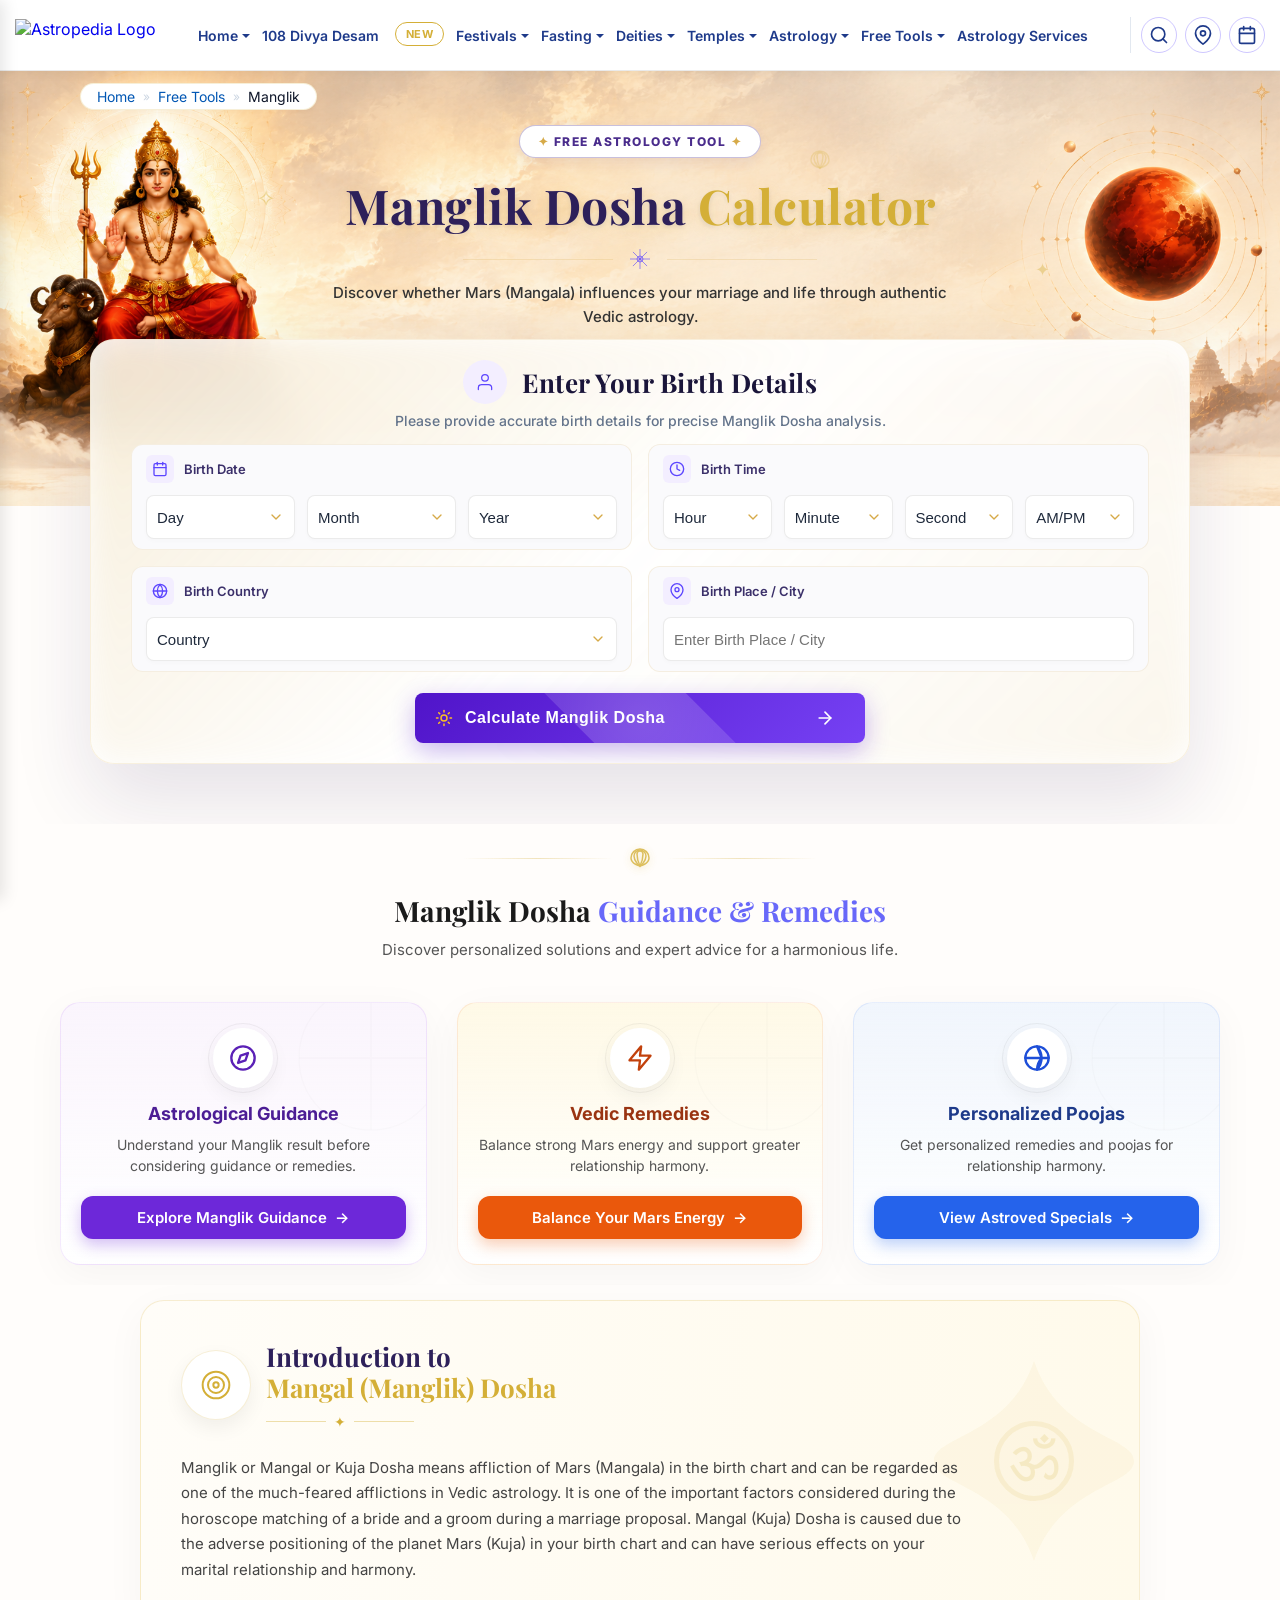
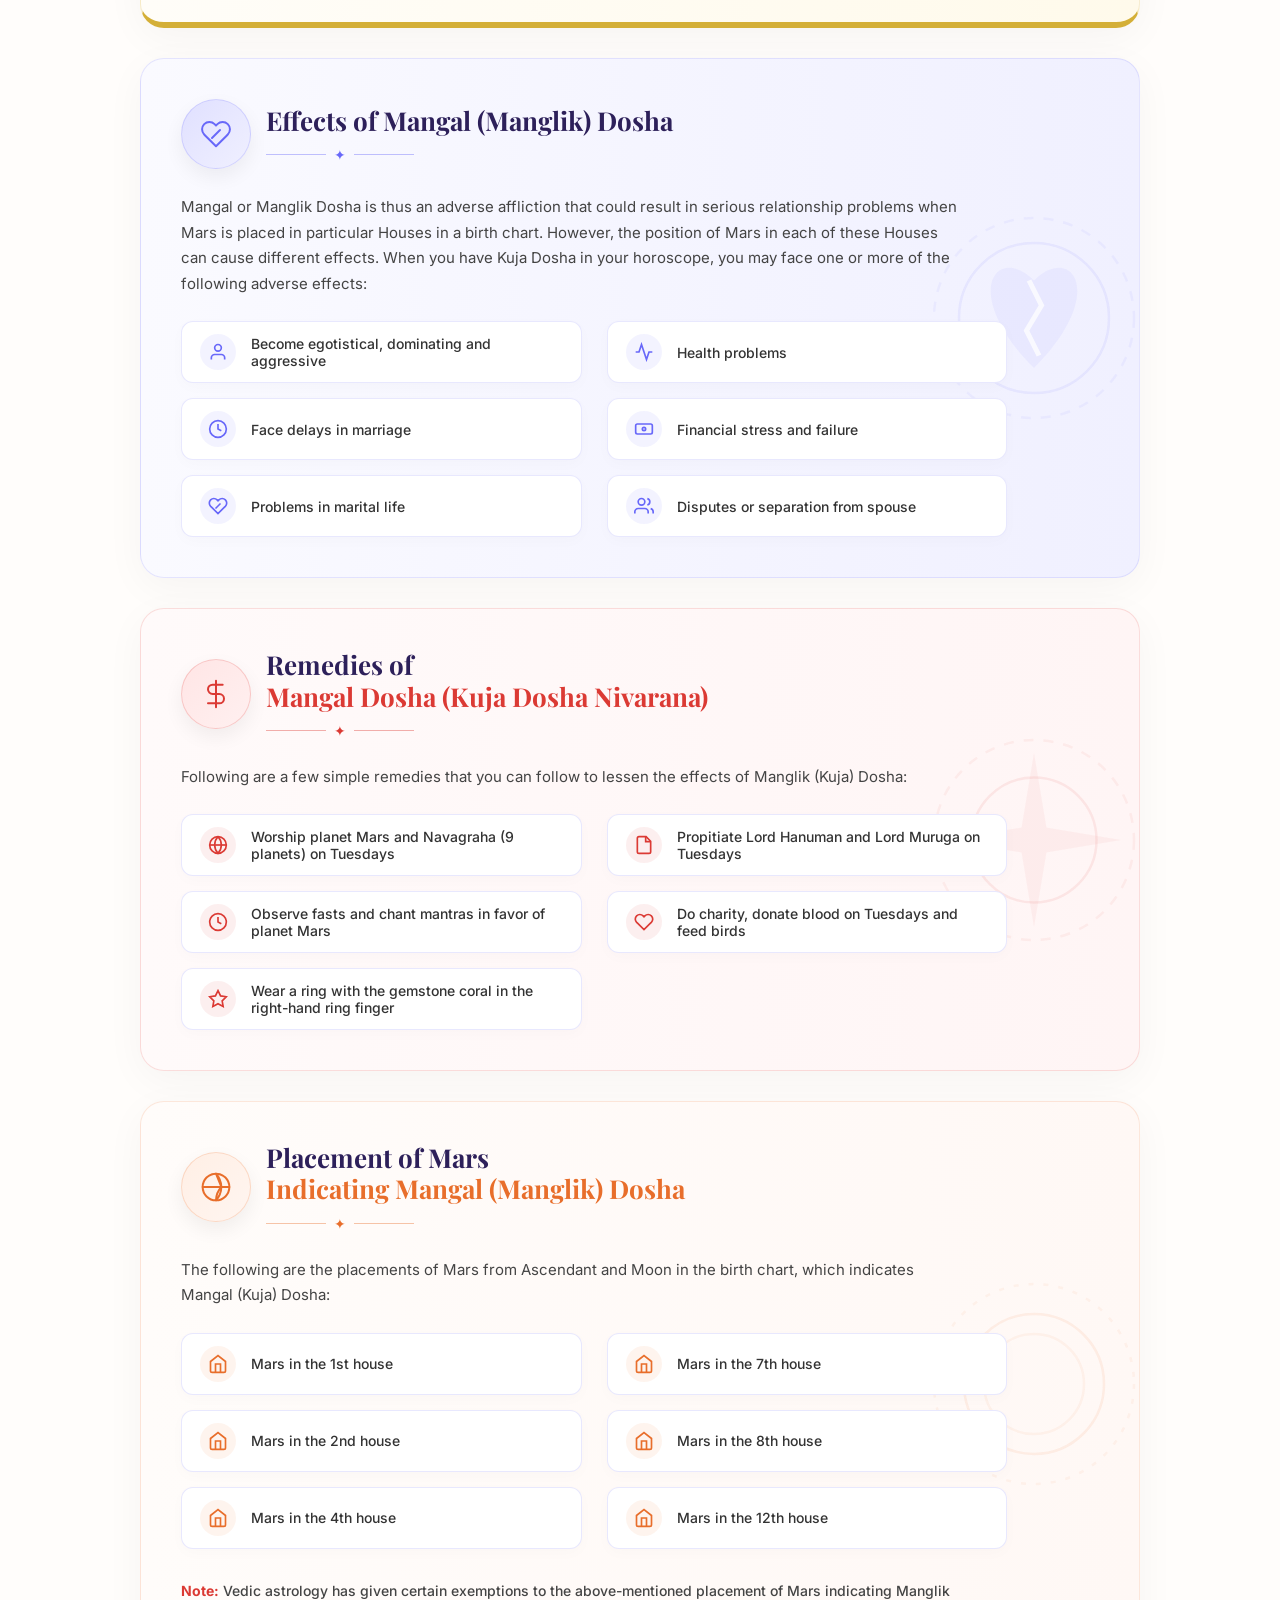
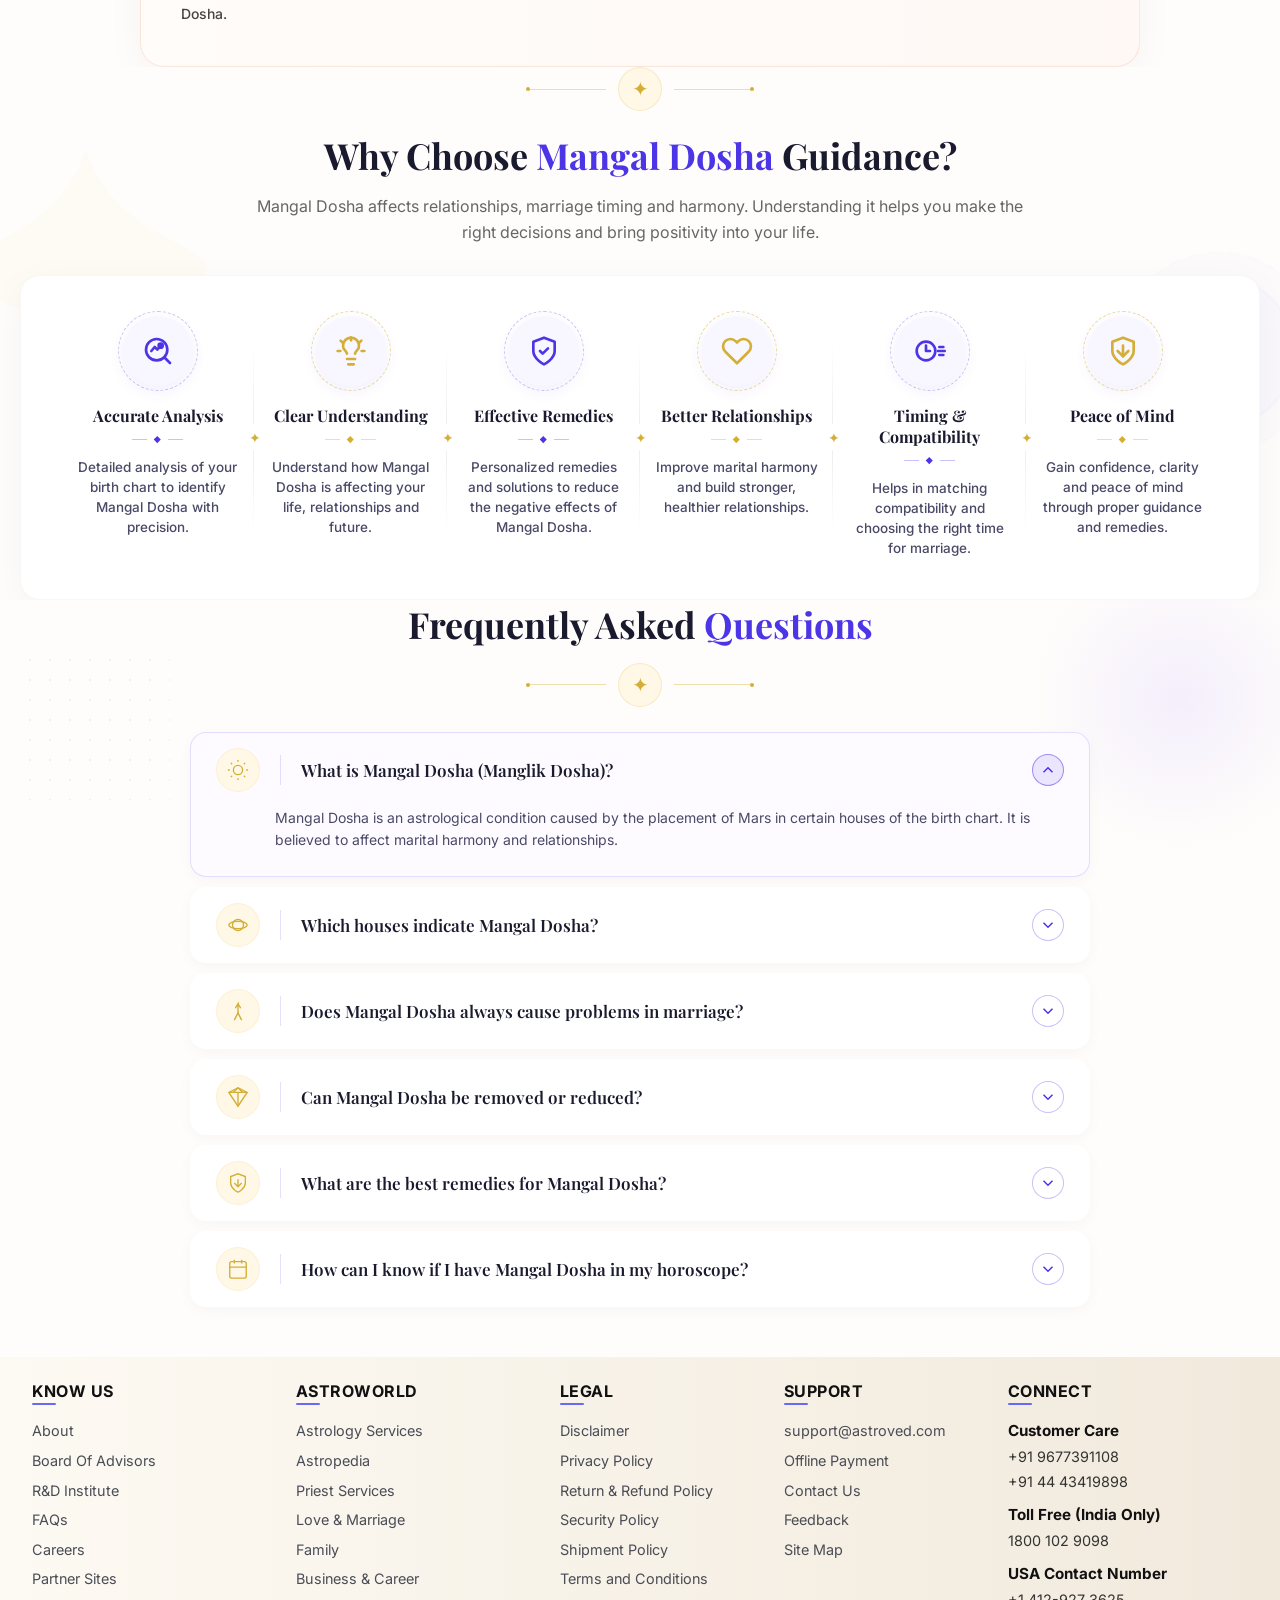
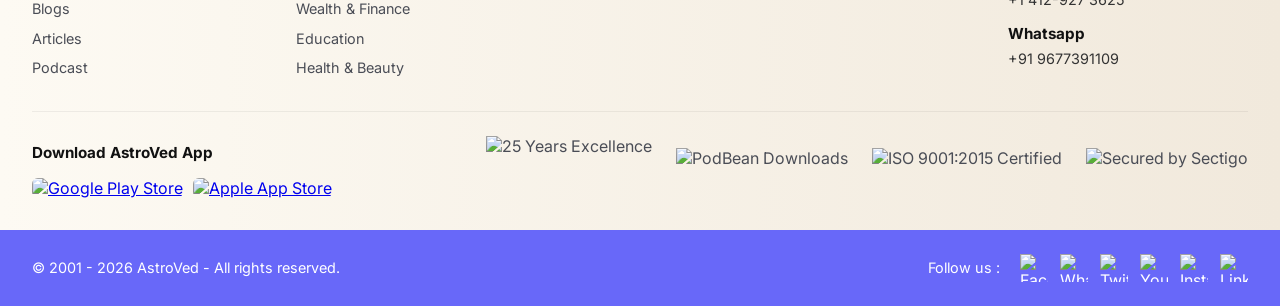
==== commit 8d4f83fc: "updated" ====
--- a/index.html
+++ b/index.html
@@ -48,7 +48,7 @@
                         </div>
                     </li>
                     <li class="nav-item">
-                        <a href="#">108 Divya Desam <span class="badge-new">New</span></a>
+                        <a href="#">108 Divya Desam <span class="badge-new">NEW</span></a>
                     </li>
                     <li class="nav-item has-dropdown">
                         <a href="#">Festivals <span class="caret"></span></a>
@@ -643,7 +643,7 @@
                 <div class="manglik-result-inner">
                     <div class="m-result-image-col">
                         <div class="m-image-container">
-                            <img src="https://qa.astroved.com/astropedia/assets/images/freetools/manglik-dosha-icon.png" alt="Manglik Dosha Result">
+                            <img src="https://cdn.astroved.com/images/astropedia/freetools/manglik-dosha-icon.png" alt="Manglik Dosha Result">
                             <div class="m-shield-check">
                                 <svg xmlns="http://www.w3.org/2000/svg" width="24" height="24" viewBox="0 0 24 24" fill="#34d399" stroke="#fff" stroke-width="2" stroke-linecap="round" stroke-linejoin="round"><path d="M12 22s8-4 8-10V5l-8-3-8 3v7c0 6 8 10 8 10z"></path><polyline points="9 12 11 14 15 10"></polyline></svg>
                             </div>
--- a/css/navbar.css
+++ b/css/navbar.css
@@ -103,34 +103,35 @@
 
 /* "New" Badge - Premium Bright Design */
 .badge-new {
+    display: inline-block;
+    vertical-align: middle;
     background: #ffffff;
     color: #D4AF37;
     border: 1px solid #D4AF37;
-    font-size: 10px;
-    font-weight: 800;
+    font-size: 11px; /* Slightly larger */
+    font-weight: 700;
     text-transform: uppercase;
     letter-spacing: 0.5px;
-    padding: 3px 8px;
+    padding: 4px 10px; /* Better inner spacing */
     border-radius: 12px;
-    margin-left: 6px;
+    margin-left: 12px; /* Definite gap from text */
     position: relative;
     top: -1px;
+    animation: newBadgePulse 2s infinite; /* Added animation! */
 }
 
 @keyframes newBadgePulse {
     0% {
         transform: scale(1);
-        box-shadow: 0 0 0 0 rgba(255, 0, 85, 0.4);
-    }
-
+        box-shadow: 0 0 0 0 rgba(212, 175, 55, 0.4);
+    }
     70% {
-        transform: scale(1.08);
-        box-shadow: 0 0 0 6px rgba(255, 0, 85, 0);
-    }
-
+        transform: scale(1.05);
+        box-shadow: 0 0 0 6px rgba(212, 175, 55, 0);
+    }
     100% {
         transform: scale(1);
-        box-shadow: 0 0 0 0 rgba(255, 0, 85, 0);
+        box-shadow: 0 0 0 0 rgba(212, 175, 55, 0);
     }
 }
 
--- a/css/calculator.css
+++ b/css/calculator.css
@@ -77,9 +77,9 @@
     background-repeat: no-repeat;
     background-color: #FFFDFB;
     position: relative;
-    padding: 12px 15px 0px; /* Reduced bottom padding */
+    padding: 12px 15px 60px; /* Added 60px bottom padding so the calculator card shadow isn't cut off */
     font-family: 'Inter', sans-serif;
-    border-bottom: 1px solid #f1f5f9;
+    border-bottom: none; /* Removed the hard border to blend backgrounds perfectly */
     overflow: hidden;
 }
 
--- a/css/result.css
+++ b/css/result.css
@@ -1,6 +1,7 @@
 /* --- Manglik Dosha Result Section Styles --- */
 .result-section {
-    padding: 0 0 40px 0; /* Reduced bottom padding */
+    padding: 30px 0 40px 0; /* A little top padding, not too much */
+    margin-top: 0px; 
     position: relative;
     font-family: 'Inter', sans-serif;
     background-color: #FFFDFB;
--- a/css/guidance.css
+++ b/css/guidance.css
@@ -2,7 +2,7 @@
 /* --- Guidance & Remedies Section (3 Cards) ---                  */
 /* ============================================================== */
 .guidance-section {
-    padding: 10px 0 20px; /* Reduced bottom padding */
+    padding: 20px 0 20px; /* Reduced since hero-section now has 60px bottom padding */
     position: relative;
     z-index: 5;
     background-color: #FFFDFB;
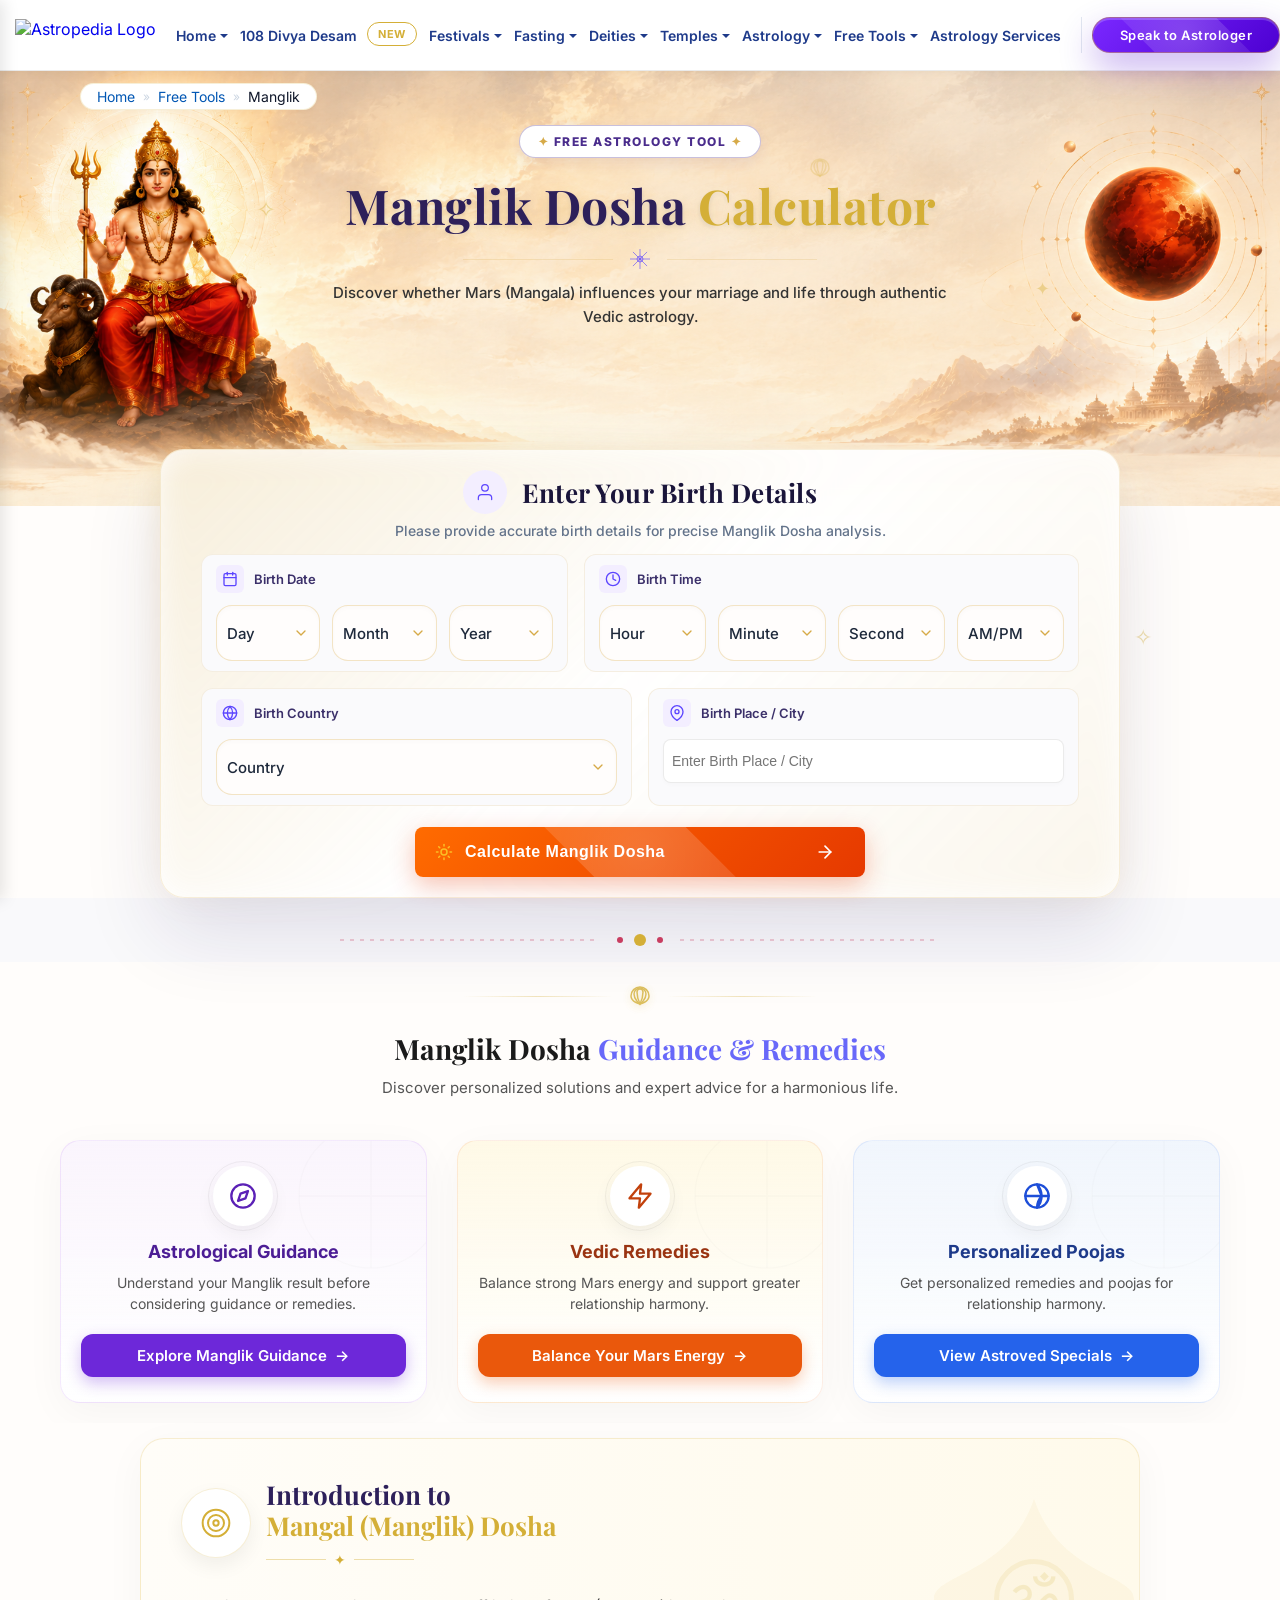
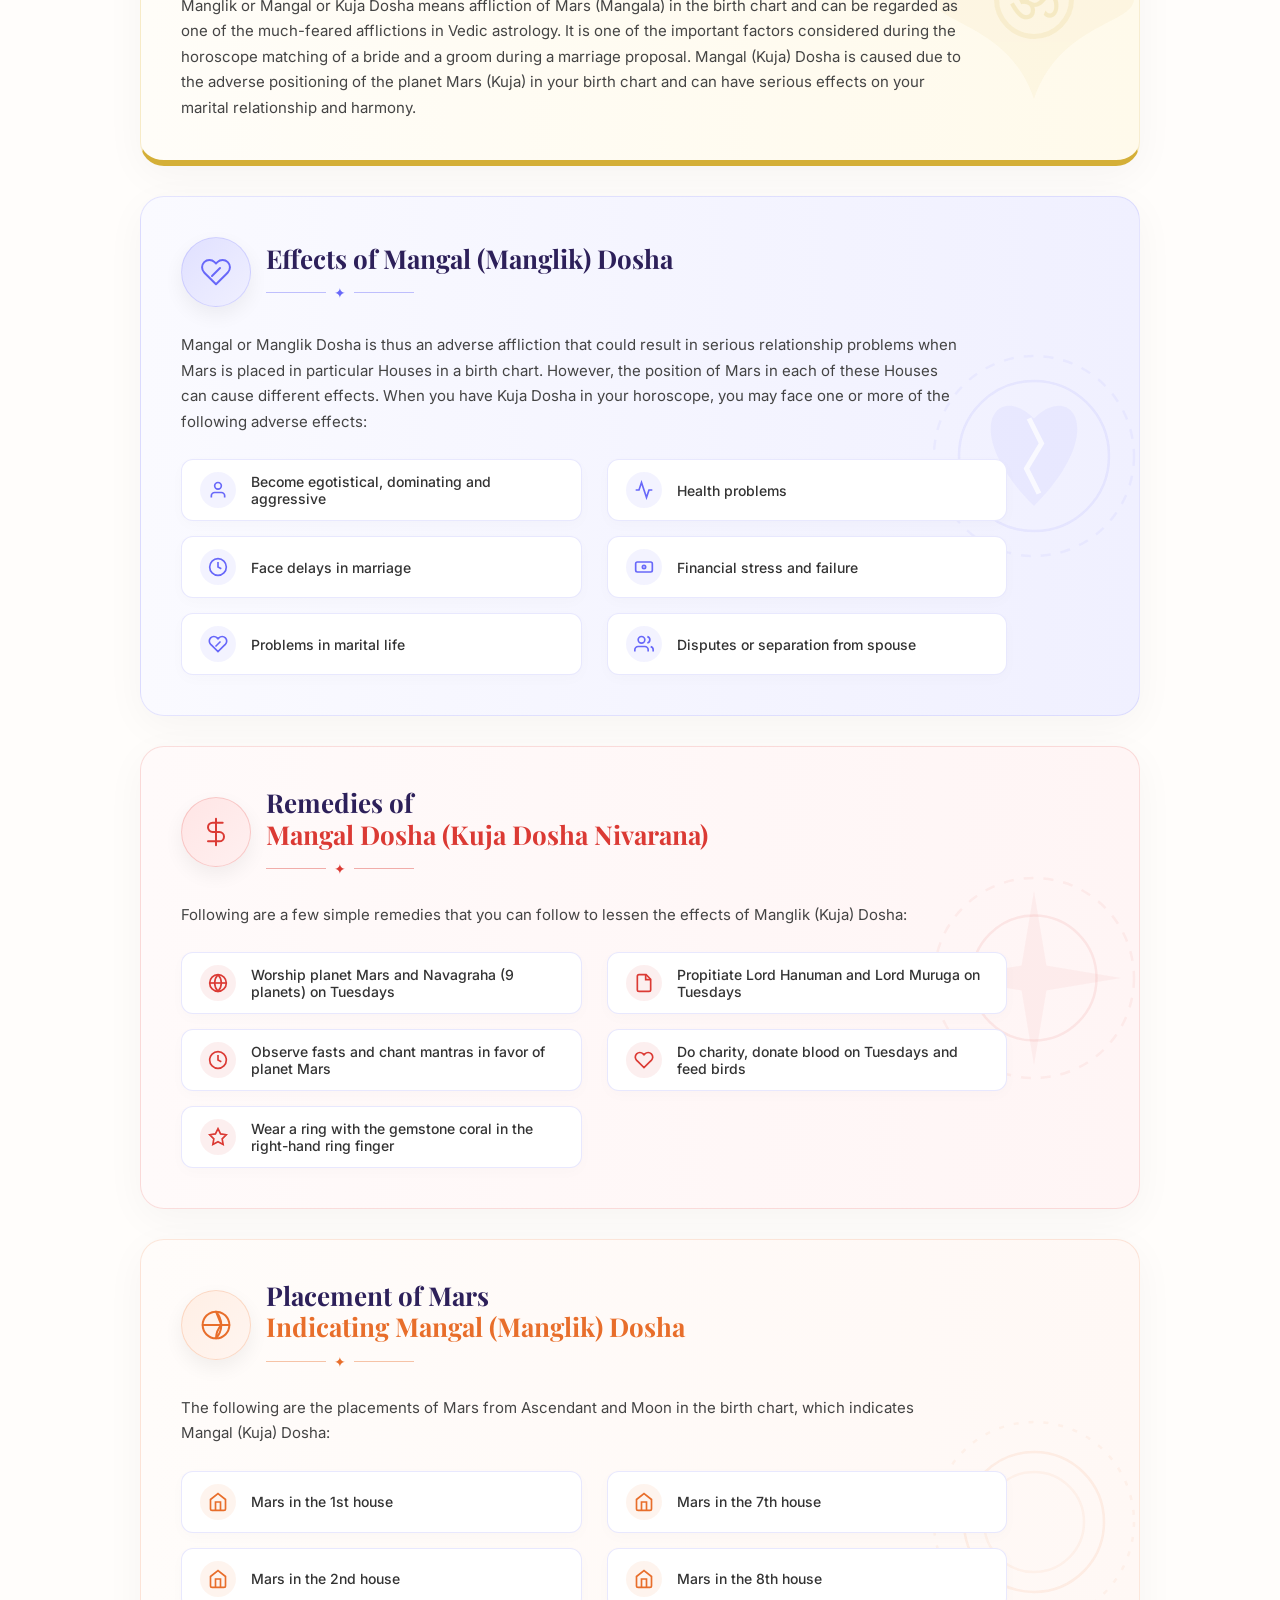
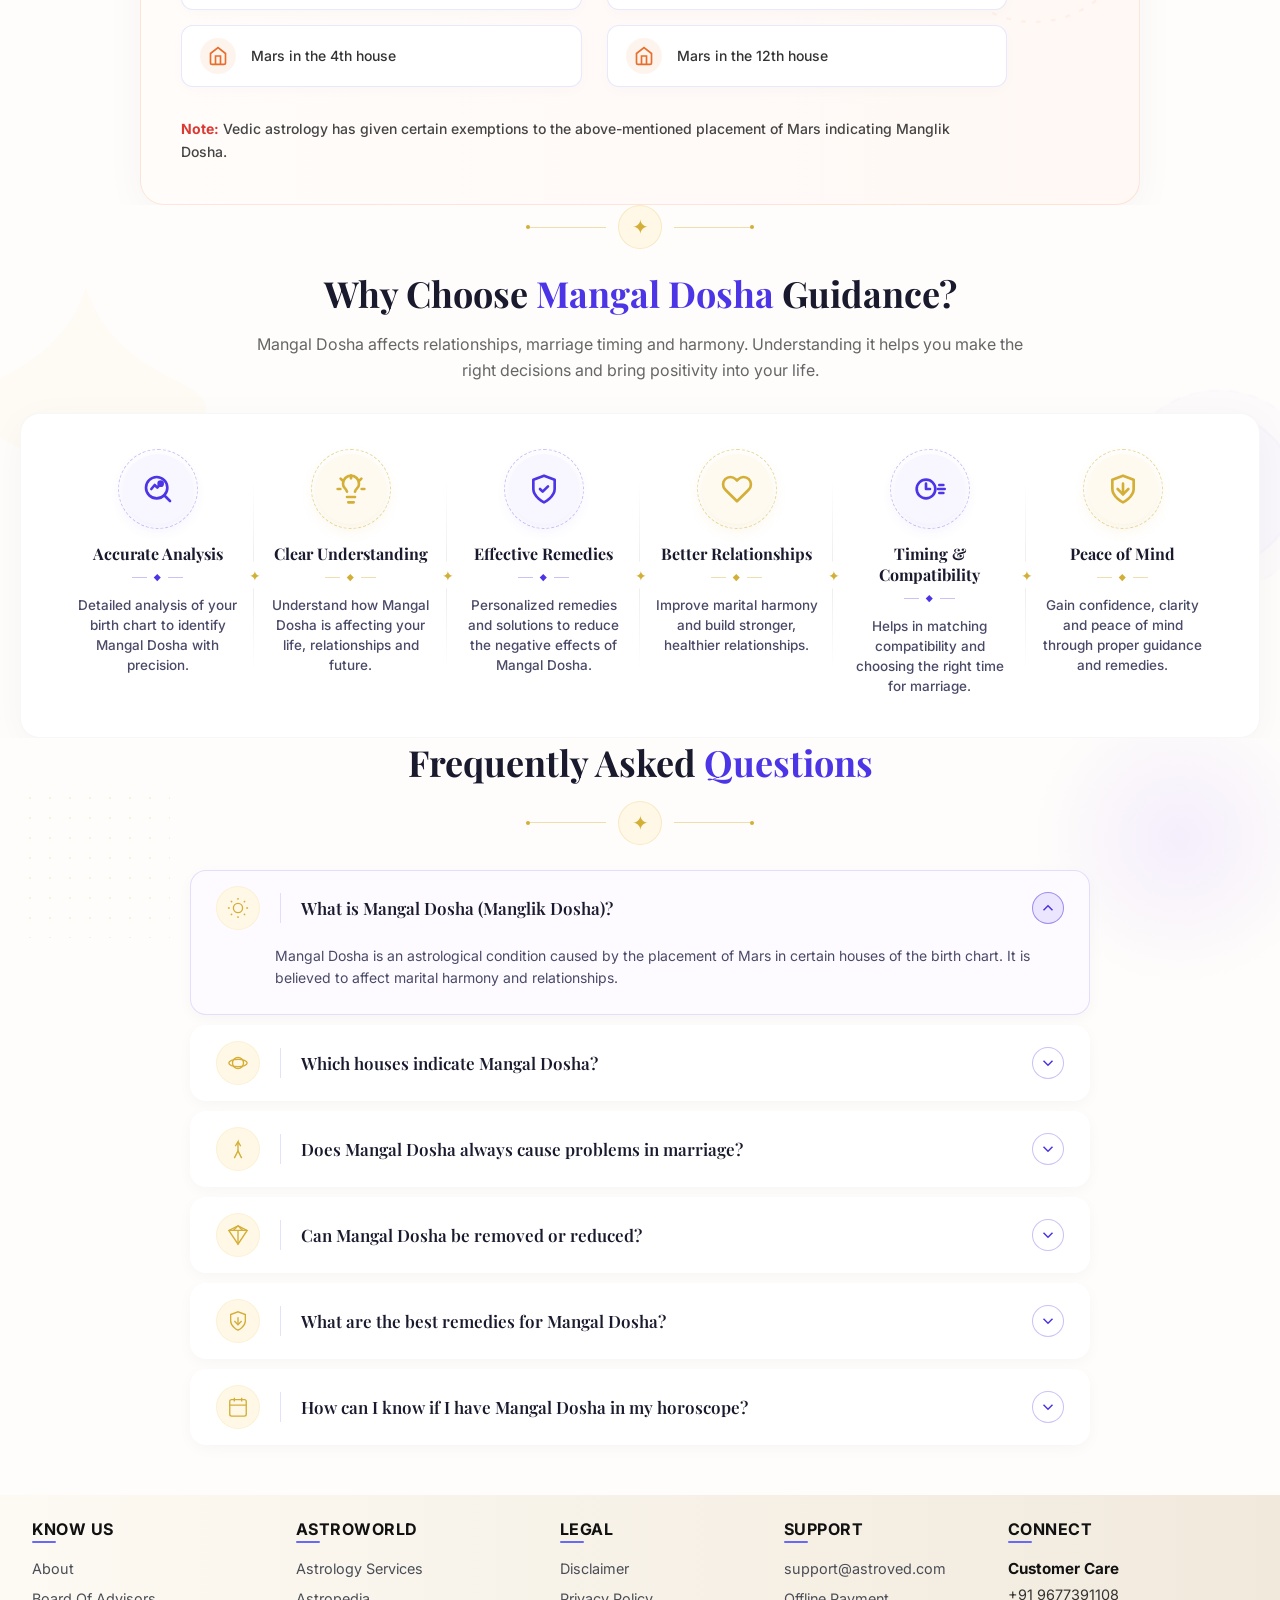
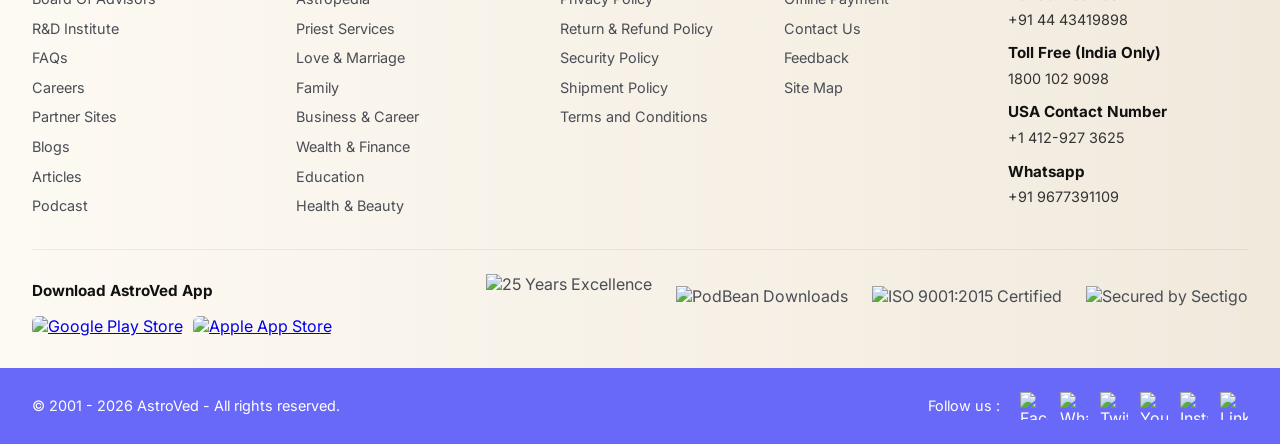
==== commit 8b713891: "changes updated" ====
--- a/index.html
+++ b/index.html
@@ -135,6 +135,12 @@
 
             <!-- Right: Premium Icon Dock (All Screens) -->
             <div class="right-actions premium-icon-dock">
+                <!-- Speak to Astrologer Button -->
+                <a href="#" class="btn-calculate luxury-btn header-cta-btn"
+                    style="padding: 8px 20px; font-size: 13px; font-weight: 600; text-decoration: none; margin-right: 15px; display: inline-flex; align-items: center; justify-content: center; height: 36px;">
+                    Speak to Astrologer
+                </a>
+
                 <!-- Search -->
                 <a href="#" class="dock-icon" id="desktopSearchBtn" title="Search">
                     <svg xmlns="http://www.w3.org/2000/svg" width="20" height="20" viewBox="0 0 24 24" fill="none"
@@ -154,8 +160,11 @@
                         </svg>
                     </a>
                     <div class="dock-dropdown" id="locationDropdown">
-                        <div class="dock-widget-header" style="flex-direction: column; align-items: flex-start; gap: 4px; border-bottom: none; padding-bottom: 0;">
-                            <span class="dock-widget-title" style="font-size: 11px; color: #64748b; text-transform: uppercase;">Current Location</span>
+                        <div class="dock-widget-header"
+                            style="flex-direction: column; align-items: flex-start; gap: 4px; border-bottom: none; padding-bottom: 0;">
+                            <span class="dock-widget-title"
+                                style="font-size: 11px; color: #64748b; text-transform: uppercase;">Current
+                                Location</span>
                             <span style="font-size: 14px; color: #1e3a8a; font-weight: 600;">Chennai, India</span>
                         </div>
                         <div class="dock-widget-header" style="margin-top: 10px; padding-top: 10px;">
@@ -170,7 +179,8 @@
                             <div class="input-group luxury-input dock-input-group mt-2">
                                 <input type="text" id="dockCity" placeholder="Enter Your City">
                             </div>
-                            <button class="btn-calculate luxury-btn mt-3" style="width: 100%; padding: 8px; font-size: 13px;">Update</button>
+                            <button class="btn-calculate luxury-btn mt-3"
+                                style="width: 100%; padding: 8px; font-size: 13px;">Update</button>
                         </div>
                     </div>
                 </div>
@@ -256,6 +266,11 @@
         <!-- Mobile Additional Info (Date & Location) Removed as it is now in the main header -->
 
         <div class="drawer-content">
+            <div class="drawer-cta-wrapper">
+                <a href="#" class="btn-calculate luxury-btn"
+                    style="width: 100%; display: flex; justify-content: center; padding: 12px; font-weight: 600; font-size: 14px; text-decoration: none; border-radius: 25px;">Speak
+                    to Astrologer</a>
+            </div>
             <ul class="drawer-nav">
                 <li class="has-drawer-dropdown">
                     <a href="#" class="drawer-link">Home <span class="drawer-caret"></span></a>
@@ -549,6 +564,20 @@
         <!-- Trust Indicators Removed as requested -->
     </section>
 
+    <!-- Visual Section Breaker -->
+    <div class="elegant-section-breaker">
+        <svg width="100%" max-width="600" height="24" viewBox="0 0 600 24" fill="none"
+            xmlns="http://www.w3.org/2000/svg" style="max-width: 600px; display: block; margin: 0 auto;">
+            <line x1="0" y1="12" x2="260" y2="12" stroke="#be123c" stroke-width="1" stroke-dasharray="4 6"
+                opacity="0.4" />
+            <circle cx="300" cy="12" r="6" fill="#d4af37" />
+            <circle cx="280" cy="12" r="3" fill="#be123c" opacity="0.8" />
+            <circle cx="320" cy="12" r="3" fill="#be123c" opacity="0.8" />
+            <line x1="340" y1="12" x2="600" y2="12" stroke="#be123c" stroke-width="1" stroke-dasharray="4 6"
+                opacity="0.4" />
+        </svg>
+    </div>
+
     <!-- Manglik Dosha Result Section (Hidden initially) -->
     <section id="resultSection" class="result-section" style="display: none;">
         <!-- Golden Particles Container (Empty initially, populated via CSS/JS) -->
@@ -568,7 +597,11 @@
 
                 <div class="summary-header animate-row" style="animation-delay: 0.05s;">
                     <div class="sh-icon">
-                        <svg xmlns="http://www.w3.org/2000/svg" width="32" height="32" viewBox="0 0 24 24" fill="none" stroke="#d97706" stroke-width="1.5" stroke-linecap="round" stroke-linejoin="round"><path d="M20 21v-2a4 4 0 0 0-4-4H8a4 4 0 0 0-4 4v2"></path><circle cx="12" cy="7" r="4"></circle></svg>
+                        <svg xmlns="http://www.w3.org/2000/svg" width="32" height="32" viewBox="0 0 24 24" fill="none"
+                            stroke="#d97706" stroke-width="1.5" stroke-linecap="round" stroke-linejoin="round">
+                            <path d="M20 21v-2a4 4 0 0 0-4-4H8a4 4 0 0 0-4 4v2"></path>
+                            <circle cx="12" cy="7" r="4"></circle>
+                        </svg>
                     </div>
                     <h2 class="animated-title">Birth Details</h2>
                     <div class="sh-divider">
@@ -580,7 +613,14 @@
 
                 <div class="summary-grid premium-grid">
                     <div class="summary-item animate-row" style="animation-delay: 0.13s;">
-                        <div class="s-icon-wrapper"><svg xmlns="http://www.w3.org/2000/svg" width="20" height="20" viewBox="0 0 24 24" fill="none" stroke="#6868f9" stroke-width="2" stroke-linecap="round" stroke-linejoin="round"><rect x="3" y="4" width="18" height="18" rx="2" ry="2"></rect><line x1="16" y1="2" x2="16" y2="6"></line><line x1="8" y1="2" x2="8" y2="6"></line><line x1="3" y1="10" x2="21" y2="10"></line></svg></div>
+                        <div class="s-icon-wrapper"><svg xmlns="http://www.w3.org/2000/svg" width="20" height="20"
+                                viewBox="0 0 24 24" fill="none" stroke="#6868f9" stroke-width="2" stroke-linecap="round"
+                                stroke-linejoin="round">
+                                <rect x="3" y="4" width="18" height="18" rx="2" ry="2"></rect>
+                                <line x1="16" y1="2" x2="16" y2="6"></line>
+                                <line x1="8" y1="2" x2="8" y2="6"></line>
+                                <line x1="3" y1="10" x2="21" y2="10"></line>
+                            </svg></div>
                         <div class="s-text">
                             <div class="s-label">Birth Date</div>
                             <div class="s-colon">:</div>
@@ -588,7 +628,12 @@
                         </div>
                     </div>
                     <div class="summary-item animate-row" style="animation-delay: 0.21s;">
-                        <div class="s-icon-wrapper"><svg xmlns="http://www.w3.org/2000/svg" width="20" height="20" viewBox="0 0 24 24" fill="none" stroke="#6868f9" stroke-width="2" stroke-linecap="round" stroke-linejoin="round"><circle cx="12" cy="12" r="10"></circle><polyline points="12 6 12 12 16 14"></polyline></svg></div>
+                        <div class="s-icon-wrapper"><svg xmlns="http://www.w3.org/2000/svg" width="20" height="20"
+                                viewBox="0 0 24 24" fill="none" stroke="#6868f9" stroke-width="2" stroke-linecap="round"
+                                stroke-linejoin="round">
+                                <circle cx="12" cy="12" r="10"></circle>
+                                <polyline points="12 6 12 12 16 14"></polyline>
+                            </svg></div>
                         <div class="s-text">
                             <div class="s-label">Birth Time</div>
                             <div class="s-colon">:</div>
@@ -596,7 +641,12 @@
                         </div>
                     </div>
                     <div class="summary-item animate-row" style="animation-delay: 0.29s;">
-                        <div class="s-icon-wrapper"><svg xmlns="http://www.w3.org/2000/svg" width="20" height="20" viewBox="0 0 24 24" fill="none" stroke="#6868f9" stroke-width="2" stroke-linecap="round" stroke-linejoin="round"><path d="M21 10c0 7-9 13-9 13s-9-6-9-13a9 9 0 0 1 18 0z"></path><circle cx="12" cy="10" r="3"></circle></svg></div>
+                        <div class="s-icon-wrapper"><svg xmlns="http://www.w3.org/2000/svg" width="20" height="20"
+                                viewBox="0 0 24 24" fill="none" stroke="#6868f9" stroke-width="2" stroke-linecap="round"
+                                stroke-linejoin="round">
+                                <path d="M21 10c0 7-9 13-9 13s-9-6-9-13a9 9 0 0 1 18 0z"></path>
+                                <circle cx="12" cy="10" r="3"></circle>
+                            </svg></div>
                         <div class="s-text">
                             <div class="s-label">City</div>
                             <div class="s-colon">:</div>
@@ -604,7 +654,21 @@
                         </div>
                     </div>
                     <div class="summary-item animate-row" style="animation-delay: 0.37s;">
-                        <div class="s-icon-wrapper"><svg xmlns="http://www.w3.org/2000/svg" width="20" height="20" viewBox="0 0 24 24" fill="none" stroke="#6868f9" stroke-width="2" stroke-linecap="round" stroke-linejoin="round"><rect x="4" y="2" width="16" height="20" rx="2" ry="2"></rect><path d="M9 22v-4h6v4"></path><path d="M8 6h.01"></path><path d="M16 6h.01"></path><path d="M12 6h.01"></path><path d="M12 10h.01"></path><path d="M12 14h.01"></path><path d="M16 10h.01"></path><path d="M16 14h.01"></path><path d="M8 10h.01"></path><path d="M8 14h.01"></path></svg></div>
+                        <div class="s-icon-wrapper"><svg xmlns="http://www.w3.org/2000/svg" width="20" height="20"
+                                viewBox="0 0 24 24" fill="none" stroke="#6868f9" stroke-width="2" stroke-linecap="round"
+                                stroke-linejoin="round">
+                                <rect x="4" y="2" width="16" height="20" rx="2" ry="2"></rect>
+                                <path d="M9 22v-4h6v4"></path>
+                                <path d="M8 6h.01"></path>
+                                <path d="M16 6h.01"></path>
+                                <path d="M12 6h.01"></path>
+                                <path d="M12 10h.01"></path>
+                                <path d="M12 14h.01"></path>
+                                <path d="M16 10h.01"></path>
+                                <path d="M16 14h.01"></path>
+                                <path d="M8 10h.01"></path>
+                                <path d="M8 14h.01"></path>
+                            </svg></div>
                         <div class="s-text">
                             <div class="s-label">State</div>
                             <div class="s-colon">:</div>
@@ -612,7 +676,15 @@
                         </div>
                     </div>
                     <div class="summary-item animate-row" style="animation-delay: 0.45s;">
-                        <div class="s-icon-wrapper"><svg xmlns="http://www.w3.org/2000/svg" width="20" height="20" viewBox="0 0 24 24" fill="none" stroke="#6868f9" stroke-width="2" stroke-linecap="round" stroke-linejoin="round"><circle cx="12" cy="12" r="10"></circle><line x1="2" y1="12" x2="22" y2="12"></line><path d="M12 2a15.3 15.3 0 0 1 4 10 15.3 15.3 0 0 1-4 10 15.3 15.3 0 0 1-4-10 15.3 15.3 0 0 1 4-10z"></path></svg></div>
+                        <div class="s-icon-wrapper"><svg xmlns="http://www.w3.org/2000/svg" width="20" height="20"
+                                viewBox="0 0 24 24" fill="none" stroke="#6868f9" stroke-width="2" stroke-linecap="round"
+                                stroke-linejoin="round">
+                                <circle cx="12" cy="12" r="10"></circle>
+                                <line x1="2" y1="12" x2="22" y2="12"></line>
+                                <path
+                                    d="M12 2a15.3 15.3 0 0 1 4 10 15.3 15.3 0 0 1-4 10 15.3 15.3 0 0 1-4-10 15.3 15.3 0 0 1 4-10z">
+                                </path>
+                            </svg></div>
                         <div class="s-text">
                             <div class="s-label">Country</div>
                             <div class="s-colon">:</div>
@@ -620,7 +692,11 @@
                         </div>
                     </div>
                     <div class="summary-item animate-row" style="animation-delay: 0.53s;">
-                        <div class="s-icon-wrapper"><svg xmlns="http://www.w3.org/2000/svg" width="20" height="20" viewBox="0 0 24 24" fill="none" stroke="#6868f9" stroke-width="2" stroke-linecap="round" stroke-linejoin="round"><path d="M21 12.79A9 9 0 1 1 11.21 3 7 7 0 0 0 21 12.79z"></path></svg></div>
+                        <div class="s-icon-wrapper"><svg xmlns="http://www.w3.org/2000/svg" width="20" height="20"
+                                viewBox="0 0 24 24" fill="none" stroke="#6868f9" stroke-width="2" stroke-linecap="round"
+                                stroke-linejoin="round">
+                                <path d="M21 12.79A9 9 0 1 1 11.21 3 7 7 0 0 0 21 12.79z"></path>
+                            </svg></div>
                         <div class="s-text">
                             <div class="s-label">Moon Sign</div>
                             <div class="s-colon">:</div>
@@ -628,7 +704,13 @@
                         </div>
                     </div>
                     <div class="summary-item item-full-width animate-row" style="animation-delay: 0.61s;">
-                        <div class="s-icon-wrapper"><svg xmlns="http://www.w3.org/2000/svg" width="20" height="20" viewBox="0 0 24 24" fill="none" stroke="#6868f9" stroke-width="2" stroke-linecap="round" stroke-linejoin="round"><polygon points="12 2 15.09 8.26 22 9.27 17 14.14 18.18 21.02 12 17.77 5.82 21.02 7 14.14 2 9.27 8.91 8.26 12 2"></polygon></svg></div>
+                        <div class="s-icon-wrapper"><svg xmlns="http://www.w3.org/2000/svg" width="20" height="20"
+                                viewBox="0 0 24 24" fill="none" stroke="#6868f9" stroke-width="2" stroke-linecap="round"
+                                stroke-linejoin="round">
+                                <polygon
+                                    points="12 2 15.09 8.26 22 9.27 17 14.14 18.18 21.02 12 17.77 5.82 21.02 7 14.14 2 9.27 8.91 8.26 12 2">
+                                </polygon>
+                            </svg></div>
                         <div class="s-text">
                             <div class="s-label">Birth Star</div>
                             <div class="s-colon">:</div>
@@ -638,134 +720,474 @@
                 </div>
             </div>
 
-            <!-- Non-Manglik Dosha Result Card (Negative) -->
-            <div class="result-card manglik-result-card" id="manglikNegativeCard" style="display: none;">
-                <div class="manglik-result-inner">
-                    <div class="m-result-image-col">
-                        <div class="m-image-container">
-                            <img src="https://cdn.astroved.com/images/astropedia/freetools/manglik-dosha-icon.png" alt="Manglik Dosha Result">
-                            <div class="m-shield-check">
-                                <svg xmlns="http://www.w3.org/2000/svg" width="24" height="24" viewBox="0 0 24 24" fill="#34d399" stroke="#fff" stroke-width="2" stroke-linecap="round" stroke-linejoin="round"><path d="M12 22s8-4 8-10V5l-8-3-8 3v7c0 6 8 10 8 10z"></path><polyline points="9 12 11 14 15 10"></polyline></svg>
-                            </div>
-                        </div>
-                    </div>
-                    <div class="m-result-text-col">
-                        <div class="m-badge-icon">
-                            <svg xmlns="http://www.w3.org/2000/svg" width="32" height="32" viewBox="0 0 24 24" fill="none" stroke="#65a30d" stroke-width="1.5"><path d="M12 22s8-4 8-10V5l-8-3-8 3v7c0 6 8 10 8 10z"></path><polyline points="9 12 11 14 15 10"></polyline></svg>
-                        </div>
-                        <h2 class="m-result-title">You are not under the<br>influence of Manglik Dosha</h2>
-                        <div class="m-result-divider">
-                            <span class="m-line"></span>
-                            <span class="m-dot"></span>
-                            <span class="m-line"></span>
-                        </div>
-                        <p class="m-result-desc">Great! As per the calculated positions of Mars in your birth chart, you are not affected by Manglik Dosha.</p>
-                    </div>
+            <!-- Non-Manglik Dosha Result Container -->
+            <div id="manglikNegativeCard"
+                style="display: none; width: 100%; display: flex; flex-direction: column; align-items: center;">
+                <div class="result-card non-manglik-card-new">
+                    <div class="nm-main-grid">
+
+                        <!-- Left Column: Result -->
+                        <div class="nm-left-col">
+                            <div class="nm-shield-icon-container">
+                                <div class="nm-shield-icon">
+                                    <svg xmlns="http://www.w3.org/2000/svg" width="50" height="50" viewBox="0 0 24 24"
+                                        fill="#4ade80" stroke="#16a34a" stroke-width="1.5">
+                                        <path d="M12 22s8-4 8-10V5l-8-3-8 3v7c0 6 8 10 8 10z"></path>
+                                        <polyline points="9 12 11 14 15 10" stroke="#ffffff" stroke-width="2.5">
+                                        </polyline>
+                                    </svg>
+                                </div>
+                            </div>
+                            <div class="nm-text-content">
+                                <h2 class="nm-result-title">You are not under the<br>influence of Manglik Dosha</h2>
+                                <div class="nm-result-divider">
+                                    <span class="m-line"></span><span class="m-dot">✦</span><span class="m-line"></span>
+                                </div>
+                                <p class="nm-result-desc">Great! As per the calculated positions of Mars in your birth
+                                    chart, you are not affected by Manglik Dosha.</p>
+                            </div>
+                        </div>
+
+                        <!-- Right Column: Talk Card -->
+                        <div class="nm-right-col">
+                            <div class="nm-talk-card">
+                                <div class="nm-talk-header">
+                                    <div class="nm-talk-icon">
+                                        <svg xmlns="http://www.w3.org/2000/svg" width="32" height="32"
+                                            viewBox="0 0 24 24" fill="none" stroke="#15803d" stroke-width="1.5">
+                                            <path d="M17 21v-2a4 4 0 0 0-4-4H5a4 4 0 0 0-4 4v2"></path>
+                                            <circle cx="9" cy="7" r="4"></circle>
+                                            <path d="M23 21v-2a4 4 0 0 0-3-3.87"></path>
+                                            <path d="M16 3.13a4 4 0 0 1 0 7.75"></path>
+                                        </svg>
+                                    </div>
+                                    <div class="nm-talk-text">
+                                        <h4>Need Personalized Guidance?</h4>
+                                        <p>Talk to our expert astrologers and get clarity on your queries.</p>
+                                    </div>
+                                </div>
+                                <a href="#" class="btn-talk-negative">
+                                    <svg xmlns="http://www.w3.org/2000/svg" width="18" height="18" viewBox="0 0 24 24"
+                                        fill="none" stroke="currentColor" stroke-width="2" class="talk-icon">
+                                        <path
+                                            d="M22 16.92v3a2 2 0 0 1-2.18 2 19.79 19.79 0 0 1-8.63-3.07 19.5 19.5 0 0 1-6-6 19.79 19.79 0 0 1-3.07-8.67A2 2 0 0 1 4.11 2h3a2 2 0 0 1 2 1.72 12.84 12.84 0 0 0 .7 2.81 2 2 0 0 1-.45 2.11L8.09 9.91a16 16 0 0 0 6 6l1.27-1.27a2 2 0 0 1 2.11-.45 12.84 12.84 0 0 0 2.81.7A2 2 0 0 1 22 16.92z">
+                                        </path>
+                                    </svg>
+                                    <span>Talk with Astrologer</span>
+                                    <svg xmlns="http://www.w3.org/2000/svg" width="18" height="18" viewBox="0 0 24 24"
+                                        fill="none" stroke="currentColor" stroke-width="2" class="arrow-icon">
+                                        <line x1="5" y1="12" x2="19" y2="12"></line>
+                                        <polyline points="12 5 19 12 12 19"></polyline>
+                                    </svg>
+                                </a>
+                                <div class="nm-trust-badges">
+                                    <div class="nm-badge">
+                                        <svg xmlns="http://www.w3.org/2000/svg" width="16" height="16"
+                                            viewBox="0 0 24 24" fill="none" stroke="#15803d" stroke-width="1.5">
+                                            <path d="M12 22s8-4 8-10V5l-8-3-8 3v7c0 6 8 10 8 10z"></path>
+                                            <polyline points="9 12 11 14 15 10"></polyline>
+                                        </svg>
+                                        <span>100%<br>Confidential</span>
+                                    </div>
+                                    <div class="nm-badge">
+                                        <svg xmlns="http://www.w3.org/2000/svg" width="16" height="16"
+                                            viewBox="0 0 24 24" fill="none" stroke="#15803d" stroke-width="1.5">
+                                            <path d="M20 21v-2a4 4 0 0 0-4-4H8a4 4 0 0 0-4 4v2"></path>
+                                            <circle cx="12" cy="7" r="4"></circle>
+                                        </svg>
+                                        <span>Verified<br>Astrologers</span>
+                                    </div>
+                                    <div class="nm-badge">
+                                        <svg xmlns="http://www.w3.org/2000/svg" width="16" height="16"
+                                            viewBox="0 0 24 24" fill="none" stroke="#15803d" stroke-width="1.5">
+                                            <circle cx="12" cy="12" r="10"></circle>
+                                            <polyline points="12 6 12 12 16 14"></polyline>
+                                        </svg>
+                                        <span>Available<br>24x7</span>
+                                    </div>
+                                </div>
+                            </div>
+                        </div>
+                    </div> <!-- Ends nm-main-grid -->
                 </div>
             </div>
 
             <!-- Manglik Dosha Result Card (Positive) -->
-            <div class="result-card manglik-positive-card" id="manglikPositiveCard" style="display: none;">
-                <div class="mp-header">
-                    <div class="mp-icon">
-                        <svg xmlns="http://www.w3.org/2000/svg" width="24" height="24" viewBox="0 0 24 24" fill="none" stroke="#d97706" stroke-width="2" stroke-linecap="round" stroke-linejoin="round"><circle cx="10" cy="14" r="6"></circle><line x1="14.24" y1="9.76" x2="21" y2="3"></line><polyline points="15 3 21 3 21 9"></polyline></svg>
-                    </div>
-                    <h2 class="mp-title">Manglik Report</h2>
-                    <div class="m-result-divider">
+            <div class="result-card manglik-positive-card-new" id="manglikPositiveCard" style="display: none;">
+
+                <!-- Top Header -->
+                <div class="mp-header-new">
+                    <div class="mp-icon-new">
+                        <svg xmlns="http://www.w3.org/2000/svg" width="28" height="28" viewBox="0 0 24 24" fill="none"
+                            stroke="#ffffff" stroke-width="2" stroke-linecap="round" stroke-linejoin="round">
+                            <circle cx="10" cy="14" r="6"></circle>
+                            <line x1="14.24" y1="9.76" x2="21" y2="3"></line>
+                            <polyline points="15 3 21 3 21 9"></polyline>
+                        </svg>
+                    </div>
+                    <h2 class="mp-title-new">Manglik Report</h2>
+                    <p class="mp-subtitle-new">Here is your personalized Manglik analysis based on your birth chart.</p>
+                    <div class="mp-divider-new">
                         <span class="m-line"></span><span class="sh-star">✦</span><span class="m-line"></span>
                     </div>
-                    <p class="mp-subtitle">Here is your personalized Manglik analysis based on your birth chart.</p>
-                </div>
-                <div class="mp-body">
-                    <!-- Prediction Block -->
-                    <div class="mp-block prediction-block">
-                        <div class="mp-block-header">
-                            <div class="mp-block-icon" style="background: #eef2ff; color: #4f46e5;">
-                                <svg xmlns="http://www.w3.org/2000/svg" width="18" height="18" viewBox="0 0 24 24" fill="none" stroke="currentColor" stroke-width="2"><circle cx="12" cy="12" r="10"></circle><path d="M12 2a15.3 15.3 0 0 1 4 10 15.3 15.3 0 0 1-4 10 15.3 15.3 0 0 1-4-10 15.3 15.3 0 0 1 4-10z"></path></svg>
-                            </div>
-                            <h3 class="mp-block-title" style="color: #4f46e5;">Prediction</h3>
-                            <span class="sh-star" style="color: #d97706; margin-left:10px;">✦</span>
-                        </div>
-                        <div class="mp-block-content">
-                            <div class="mp-left-icon">
-                                <div class="mars-circle-icon">
-                                    <svg xmlns="http://www.w3.org/2000/svg" width="40" height="40" viewBox="0 0 24 24" fill="none" stroke="#ef4444" stroke-width="2"><circle cx="10" cy="14" r="6"></circle><line x1="14.24" y1="9.76" x2="21" y2="3"></line><polyline points="15 3 21 3 21 9"></polyline></svg>
+                </div>
+
+
+                <!-- Main Grid -->
+                <div class="mp-main-grid">
+                    <div class="mp-left-col">
+                        <!-- Prediction -->
+                        <div class="mp-block-new prediction-block-new">
+                            <div class="mp-left-icon-container">
+                                <div class="mars-circle-icon-new">
+                                    <svg xmlns="http://www.w3.org/2000/svg" width="36" height="36" viewBox="0 0 24 24"
+                                        fill="none" stroke="#be123c" stroke-width="2">
+                                        <circle cx="10" cy="14" r="6"></circle>
+                                        <line x1="14.24" y1="9.76" x2="21" y2="3"></line>
+                                        <polyline points="15 3 21 3 21 9"></polyline>
+                                    </svg>
                                 </div>
                             </div>
-                            <div class="mp-text">
-                                <p>You have Mars in the 2nd House from the Moon in your birth chart. By this, you come under Manglik Dosha (Mars affliction). The second house signifies your speech, wealth, savings, family, ornaments, cheerfulness, learning, education, and knowledge.</p>
-                                <p>This placement of Mars is not appreciated in Vedic texts. By this position of Mars, you may face problems and have to battle tough situations in relationships. Your words could cause turbulence in your familial relationships. You may also face problems related to wealth or from your blood relations.</p>
-                            </div>
-                        </div>
-                    </div>
-                    <!-- Remedies Block -->
-                    <div class="mp-block remedies-block">
-                        <div class="mp-block-header">
-                            <div class="mp-block-icon" style="background: #fffbeb; color: #d97706;">
-                                <svg xmlns="http://www.w3.org/2000/svg" width="18" height="18" viewBox="0 0 24 24" fill="none" stroke="currentColor" stroke-width="2"><path d="M12 2v20M17 5H9.5a3.5 3.5 0 0 0 0 7h5a3.5 3.5 0 0 1 0 7H6"></path></svg>
-                            </div>
-                            <h3 class="mp-block-title" style="color: #d97706;">Remedies</h3>
-                            <span class="sh-star" style="color: #d97706; margin-left:10px;">✦</span>
-                        </div>
-                        <div class="mp-block-content">
-                            <div class="mp-left-icon">
-                                <div class="trishul-icon">
-                                    <svg xmlns="http://www.w3.org/2000/svg" width="40" height="40" viewBox="0 0 24 24" fill="none" stroke="#b45309" stroke-width="2"><path d="M12 2v20M12 2l3 3M12 2L9 5M5 7v4a7 7 0 0 0 14 0V7"></path></svg>
+                            <div class="mp-content-container">
+                                <h3 class="mp-block-title">Prediction <span class="sh-star"
+                                        style="color: #be123c; font-size: 14px; margin-left: 5px;">✦</span></h3>
+                                <p>You have Mars in the 2nd House from the Moon in your birth chart. By this, you come
+                                    under Manglik Dosha (Mars affliction). The second house signifies your speech,
+                                    wealth, savings, family, ornaments, cheerfulness, learning, education, and
+                                    knowledge.</p>
+                                <p>This placement of Mars is not appreciated in Vedic texts. By this position of Mars,
+                                    you may face problems and have to battle tough situations in relationships. Your
+                                    words could cause turbulence in your familial relationships. You may also face
+                                    problems related to wealth or from your blood relations.</p>
+                            </div>
+                        </div>
+
+                        <!-- Remedies -->
+                        <div class="mp-block-new remedies-block-new">
+                            <div class="mp-left-icon-container">
+                                <div class="trishul-icon-new">
+                                    <svg xmlns="http://www.w3.org/2000/svg" width="36" height="36" viewBox="0 0 24 24"
+                                        fill="none" stroke="#d97706" stroke-width="2">
+                                        <path d="M12 2v20M12 2l3 3M12 2L9 5M5 7v4a7 7 0 0 0 14 0V7"></path>
+                                    </svg>
                                 </div>
                             </div>
-                            <div class="mp-text">
-                                <p>Appease Mars and propitiate Lord Muruga, the overlord of the fiery planet to reduce the malefic effects of Mars in the birth chart.</p>
-                            </div>
-                        </div>
-                    </div>
-                </div>
-                
-                <div class="mp-email-banner">
-                    <!-- Decorative Backgrounds -->
-                    <div class="meb-bg-left"></div>
-                    <div class="meb-bg-right"></div>
-                    <span class="meb-star" style="top: 15%; left: 20%; font-size: 10px;">✦</span>
-                    <span class="meb-star" style="top: 60%; left: 8%; font-size: 14px;">✧</span>
-                    <span class="meb-star" style="top: 25%; right: 15%; font-size: 12px; color: #D4AF37;">✦</span>
-                    <span class="meb-star" style="top: 70%; right: 25%; font-size: 10px;">✧</span>
-
-                    <div class="meb-header-group">
-                        <div class="meb-icon-wrapper">
-                            <div class="meb-icon">
-                                <svg xmlns="http://www.w3.org/2000/svg" width="20" height="20" viewBox="0 0 24 24" fill="none" stroke="#D4AF37" stroke-width="1.5" stroke-linecap="round" stroke-linejoin="round"><rect x="2" y="4" width="20" height="16" rx="2" ry="2"></rect><path d="M2 4l10 8 10-8"></path></svg>
-                            </div>
-                            <div class="meb-icon-ring"></div>
-                        </div>
-                        <div class="meb-title-divider">
-                            <span class="meb-line"></span>
-                            <span class="meb-dot"></span>
-                            <span class="meb-line"></span>
-                        </div>
-                        <h3 class="meb-title">Your Manglik Report is Ready!</h3>
-                    </div>
-                    <p class="meb-subtitle">Please submit your email ID to receive the Manglik Report in your email.</p>
-                    <form class="meb-form">
-                        <div class="meb-input-wrapper">
-                            <span class="meb-input-icon">
-                                <svg xmlns="http://www.w3.org/2000/svg" width="16" height="16" viewBox="0 0 24 24" fill="none" stroke="#64748b" stroke-width="2" stroke-linecap="round" stroke-linejoin="round"><rect x="2" y="4" width="20" height="16" rx="2" ry="2"></rect><path d="M2 4l10 8 10-8"></path></svg>
-                            </span>
-                            <input type="email" placeholder="Enter your email ID" required>
-                        </div>
-                        <button type="submit" class="meb-submit-btn">
-                            <svg xmlns="http://www.w3.org/2000/svg" width="16" height="16" viewBox="0 0 24 24" fill="none" stroke="currentColor" stroke-width="2" stroke-linecap="round" stroke-linejoin="round"><line x1="22" y1="2" x2="11" y2="13"></line><polygon points="22 2 15 22 11 13 2 9 22 2"></polygon></svg>
-                            Submit
-                        </button>
-                    </form>
-                </div>
-
-                <div class="mp-footer">
-                    <div class="mp-note-icon">
-                        <svg xmlns="http://www.w3.org/2000/svg" width="16" height="16" viewBox="0 0 24 24" fill="none" stroke="currentColor" stroke-width="2"><path d="M14 2H6a2 2 0 0 0-2 2v16a2 2 0 0 0 2 2h12a2 2 0 0 0 2-2V8z"></path><polyline points="14 2 14 8 20 8"></polyline><line x1="16" y1="13" x2="8" y2="13"></line><line x1="16" y1="17" x2="8" y2="17"></line><polyline points="10 9 9 9 8 9"></polyline></svg>
-                    </div>
-                    <p><strong>Note:</strong> The impact of Manglik Dosha varies based on the entire birth chart. A detailed analysis by an expert astrologer is recommended.</p>
-                </div>
-            </div>
-
+                            <div class="mp-content-container">
+                                <h3 class="mp-block-title" style="color: #d97706;">Remedies <span class="sh-star"
+                                        style="color: #d97706; font-size: 14px; margin-left: 5px;">✦</span></h3>
+                                <p>Appease Mars and propitiate Lord Muruga, the overlord of the fiery planet to reduce
+                                    the malefic effects of Mars in the birth chart.</p>
+                            </div>
+                        </div>
+                    </div>
+
+                    <div class="mp-right-col">
+                        <div class="mp-email-card-new">
+                            <div class="mec-icon-wrapper">
+                                <div class="mec-icon">
+                                    <svg xmlns="http://www.w3.org/2000/svg" width="24" height="24" viewBox="0 0 24 24"
+                                        fill="none" stroke="#ffffff" stroke-width="1.5" stroke-linecap="round"
+                                        stroke-linejoin="round">
+                                        <rect x="2" y="4" width="20" height="16" rx="2" ry="2"></rect>
+                                        <path d="M2 4l10 8 10-8"></path>
+                                    </svg>
+                                </div>
+                            </div>
+                            <h3 class="mec-title">Your Manglik Report<br>is Ready!</h3>
+                            <p class="mec-subtitle">Please submit your email ID to receive<br>the Manglik Report in your
+                                email.</p>
+                            <form class="mec-form">
+                                <div class="mec-input-wrapper">
+                                    <span class="mec-input-icon">
+                                        <svg xmlns="http://www.w3.org/2000/svg" width="16" height="16"
+                                            viewBox="0 0 24 24" fill="none" stroke="#be123c" stroke-width="2">
+                                            <rect x="2" y="4" width="20" height="16" rx="2" ry="2"></rect>
+                                            <path d="M2 4l10 8 10-8"></path>
+                                        </svg>
+                                    </span>
+                                    <input type="email" placeholder="Enter your email ID" required>
+                                </div>
+                                <button type="submit" class="mec-submit-btn">
+                                    <svg xmlns="http://www.w3.org/2000/svg" width="16" height="16" viewBox="0 0 24 24"
+                                        fill="none" stroke="currentColor" stroke-width="2">
+                                        <line x1="22" y1="2" x2="11" y2="13"></line>
+                                        <polygon points="22 2 15 22 11 13 2 9 22 2"></polygon>
+                                    </svg>
+                                    Send Report
+                                </button>
+                            </form>
+
+                            <div class="mec-trust-badges">
+                                <div class="mec-badge">
+                                    <svg xmlns="http://www.w3.org/2000/svg" width="16" height="16" viewBox="0 0 24 24"
+                                        fill="none" stroke="currentColor" stroke-width="1.5">
+                                        <path d="M12 22s8-4 8-10V5l-8-3-8 3v7c0 6 8 10 8 10z"></path>
+                                        <polyline points="9 12 11 14 15 10"></polyline>
+                                    </svg>
+                                    <span>100%<br>Confidential</span>
+                                </div>
+                                <div class="mec-badge">
+                                    <svg xmlns="http://www.w3.org/2000/svg" width="16" height="16" viewBox="0 0 24 24"
+                                        fill="none" stroke="currentColor" stroke-width="1.5">
+                                        <path d="M20 21v-2a4 4 0 0 0-4-4H8a4 4 0 0 0-4 4v2"></path>
+                                        <circle cx="12" cy="7" r="4"></circle>
+                                    </svg>
+                                    <span>Verified<br>Astrologers</span>
+                                </div>
+                                <div class="mec-badge">
+                                    <svg xmlns="http://www.w3.org/2000/svg" width="16" height="16" viewBox="0 0 24 24"
+                                        fill="none" stroke="currentColor" stroke-width="1.5">
+                                        <circle cx="12" cy="12" r="10"></circle>
+                                        <polyline points="12 6 12 12 16 14"></polyline>
+                                    </svg>
+                                    <span>Available<br>24x7</span>
+                                </div>
+                            </div>
+                        </div>
+                    </div>
+                </div>
+
+                <!-- Footer Note -->
+                <div class="mp-footer-note-new">
+                    <div class="mpn-icon">
+                        <svg xmlns="http://www.w3.org/2000/svg" width="18" height="18" viewBox="0 0 24 24" fill="none"
+                            stroke="#be123c" stroke-width="2">
+                            <path d="M18 8A6 6 0 0 0 6 8c0 7-3 9-3 9h18s-3-2-3-9"></path>
+                            <path d="M13.73 21a2 2 0 0 1-3.46 0"></path>
+                        </svg>
+                    </div>
+                    <p><strong>Note:</strong> The impact of Manglik Dosha varies based on the entire birth chart.<br>A
+                        detailed analysis by an expert astrologer is recommended.</p>
+                </div>
+
+                <!-- Talk Banner -->
+                <div class="mp-talk-banner-new">
+                    <div class="mtb-left">
+                        <div class="mtb-icon">
+                            <svg xmlns="http://www.w3.org/2000/svg" width="22" height="22" viewBox="0 0 24 24"
+                                fill="none" stroke="#be123c" stroke-width="2">
+                                <path
+                                    d="M22 16.92v3a2 2 0 0 1-2.18 2 19.79 19.79 0 0 1-8.63-3.07 19.5 19.5 0 0 1-6-6 19.79 19.79 0 0 1-3.07-8.67A2 2 0 0 1 4.11 2h3a2 2 0 0 1 2 1.72 12.84 12.84 0 0 0 .7 2.81 2 2 0 0 1-.45 2.11L8.09 9.91a16 16 0 0 0 6 6l1.27-1.27a2 2 0 0 1 2.11-.45 12.84 12.84 0 0 0 2.81.7A2 2 0 0 1 22 16.92z">
+                                </path>
+                            </svg>
+                        </div>
+                        <div class="mtb-text">
+                            <h4>Want to Speak to an Astrologer?</h4>
+                            <p>Get personalized guidance and remedies for a harmonious life.</p>
+                        </div>
+                    </div>
+                    <a href="#" class="btn-talk-positive">Talk with Astrologer &rarr;</a>
+                </div>
+            </div>
+
+            <!-- Recommended Homas Section -->
+            <div class="homa-section" id="homaSection" style="display: none;">
+                <div class="homa-header">
+                    <div class="homa-divider">
+                        <span class="h-line"></span>
+                        <span class="h-icon">
+                            <svg xmlns="http://www.w3.org/2000/svg" width="28" height="28" viewBox="0 0 24 24"
+                                fill="none" stroke="currentColor" stroke-width="2" stroke-linecap="round"
+                                stroke-linejoin="round">
+                                <path d="M12 2v20"></path>
+                                <path d="M6 7v4a6 6 0 0 0 12 0V7"></path>
+                                <line x1="8" y1="12" x2="16" y2="12"></line>
+                                <polyline points="10 5 12 2 14 5"></polyline>
+                                <polyline points="4 9 6 7 8 9"></polyline>
+                                <polyline points="16 9 18 7 20 9"></polyline>
+                            </svg>
+                        </span>
+                        <span class="h-line"></span>
+                    </div>
+                    <h3 class="homa-title">Recommended Homas</h3>
+                    <p class="homa-subtitle">Perform these powerful Homas to reduce the malefic effects of Manglik
+                        Dosha.</p>
+                </div>
+
+                <div class="homa-grid">
+                    <!-- Card 1 -->
+                    <div class="homa-card">
+                        <div class="homa-badge">01</div>
+                        <div class="homa-img-wrapper">
+                            <img src="images/mars.png" alt="Mangal Shanti Homa">
+                        </div>
+                        <div class="homa-card-content">
+                            <div class="homa-card-divider">
+                                <span class="hcd-line"></span>
+                                <span class="hcd-icon">
+                                    <svg xmlns="http://www.w3.org/2000/svg" width="18" height="18" viewBox="0 0 24 24"
+                                        fill="none" stroke="#be123c" stroke-width="2" stroke-linecap="round"
+                                        stroke-linejoin="round">
+                                        <path d="M12 2v20"></path>
+                                        <path d="M6 7v4a6 6 0 0 0 12 0V7"></path>
+                                        <line x1="8" y1="12" x2="16" y2="12"></line>
+                                        <polyline points="10 5 12 2 14 5"></polyline>
+                                        <polyline points="4 9 6 7 8 9"></polyline>
+                                        <polyline points="16 9 18 7 20 9"></polyline>
+                                    </svg>
+                                </span>
+                                <span class="hcd-line"></span>
+                            </div>
+                            <h4 class="homa-card-title">Mangal Shanti Homa</h4>
+                            <p class="homa-card-subtitle">(Mars Pacification Homa)</p>
+                            <a href="#" class="homa-btn">View Details &rarr;</a>
+                        </div>
+                    </div>
+
+                    <!-- Card 2 -->
+                    <div class="homa-card">
+                        <div class="homa-badge">02</div>
+                        <div class="homa-img-wrapper">
+                            <img src="images/murugar.png" alt="Valli Devayani Samedha Murugan Homa">
+                        </div>
+                        <div class="homa-card-content">
+                            <div class="homa-card-divider">
+                                <span class="hcd-line"></span>
+                                <span class="hcd-icon">
+                                    <svg xmlns="http://www.w3.org/2000/svg" width="18" height="18" viewBox="0 0 24 24"
+                                        fill="none" stroke="#be123c" stroke-width="2" stroke-linecap="round"
+                                        stroke-linejoin="round">
+                                        <path d="M12 2v20"></path>
+                                        <path d="M12 2C8 7 8 12 12 15C16 12 16 7 12 2Z"></path>
+                                    </svg>
+                                </span>
+                                <span class="hcd-line"></span>
+                            </div>
+                            <h4 class="homa-card-title">Valli Devayani Samedha<br>Murugan Homa</h4>
+                            <p class="homa-card-subtitle">(Homa for Muruga and his consorts Valli and Devayani)</p>
+                            <a href="#" class="homa-btn">View Details &rarr;</a>
+                        </div>
+                    </div>
+
+                    <!-- Card 3 -->
+                    <div class="homa-card">
+                        <div class="homa-badge">03</div>
+                        <div class="homa-img-wrapper">
+                            <img src="images/shiva.png" alt="Shiva Shakti and Kamadeva Homa">
+                        </div>
+                        <div class="homa-card-content">
+                            <div class="homa-card-divider">
+                                <span class="hcd-line"></span>
+                                <span class="hcd-icon">
+                                    <svg xmlns="http://www.w3.org/2000/svg" width="18" height="18" viewBox="0 0 24 24"
+                                        fill="none" stroke="#be123c" stroke-width="2" stroke-linecap="round"
+                                        stroke-linejoin="round">
+                                        <path d="M12 22v-3"></path>
+                                        <path d="M12 19c-3.3 0-6-2.7-6-6s6-11 6-11 6 7.7 6 11-2.7 6-6 6z"></path>
+                                        <path d="M6 13c-2.8 0-5 2.2-5 5s5 3 7 1c-1.3-1.6-2-3.8-2-6z"></path>
+                                        <path d="M18 13c2.8 0 5 2.2 5 5s-5 3-7 1c1.3-1.6 2-3.8 2-6z"></path>
+                                    </svg>
+                                </span>
+                                <span class="hcd-line"></span>
+                            </div>
+                            <h4 class="homa-card-title">Shiva Shakti and Kamadeva Homa</h4>
+                            <p class="homa-card-subtitle">(Shiva-Shakti Homa also by invoking Kamadeva, the God of love)
+                            </p>
+                            <a href="#" class="homa-btn">View Details &rarr;</a>
+                        </div>
+                    </div>
+                </div>
+            </div>
+            <!-- Powerful Remedies Section (Hidden initially, shown for Non-Manglik) -->
+            <div id="powerfulRemediesSection" class="powerful-remedies-section" style="display: none; width: 100%; margin-top: 50px;">
+                <div class="container">
+                <div class="remedies-header" style="text-align: center; margin-bottom: 40px;">
+                    <div style="display: flex; align-items: center; justify-content: center; gap: 15px; margin-bottom: 15px;">
+                        <span style="height: 1px; width: 30px; background: #9ca3af;"></span>
+                        <div style="background: #f0fdf4; border: 1px solid #dcfce7; padding: 6px; border-radius: 50%; display: flex; align-items: center; justify-content: center;">
+                            <svg xmlns="http://www.w3.org/2000/svg" width="20" height="20" viewBox="0 0 24 24" fill="#16a34a" stroke="#16a34a" stroke-width="2"><path d="M12 22s8-4 8-10V5l-8-3-8 3v7c0 6 8 10 8 10z"></path><polyline points="9 12 11 14 15 10" stroke="#ffffff"></polyline></svg>
+                        </div>
+                        <span style="height: 1px; width: 30px; background: #9ca3af;"></span>
+                    </div>
+                    <h2 style="font-size: 32px; color: #064e3b; font-family: 'Playfair Display', serif; margin: 0 0 10px 0;">Powerful Remedies for Manglik Dosha</h2>
+                    <p style="color: #475569; font-size: 16px; max-width: 600px; margin: 0 auto;">Explore trusted remedies and services to reduce the malefic effects and bring harmony, love, and happiness into your life.</p>
+                </div>
+
+                <div class="remedies-grid" style="display: grid; grid-template-columns: repeat(auto-fit, minmax(260px, 1fr)); gap: 30px; max-width: 900px; margin: 0 auto;">
+                    
+                    <!-- Card 1: Marriage -->
+                    <div class="remedy-card" style="background: #fffbf9; border-radius: 16px; overflow: hidden; display: flex; flex-direction: column; align-items: center; text-align: center; padding-bottom: 25px; box-shadow: 0 10px 30px rgba(0,0,0,0.04); border: 1px solid #ffedd5;">
+                        <div style="position: relative; width: 100%; height: 180px;">
+                            <img src="images/quick.png" alt="Marriage Image Placeholder" style="width: 100%; height: 100%; object-fit: cover; border-top-left-radius: 16px; border-top-right-radius: 16px; background: #f1f5f9; display: block;">
+                            <div style="position: absolute; bottom: -30px; left: 50%; transform: translateX(-50%); width: 60px; height: 60px; background: #fff7ed; border-radius: 50%; display: flex; align-items: center; justify-content: center; box-shadow: 0 4px 10px rgba(0,0,0,0.05); border: 3px solid #ffffff;">
+                                <svg xmlns="http://www.w3.org/2000/svg" width="28" height="28" viewBox="0 0 24 24" fill="none" stroke="#ea580c" stroke-width="1.5">
+                                    <path d="M16 21v-2a4 4 0 0 0-4-4H6a4 4 0 0 0-4 4v2"></path>
+                                    <circle cx="9" cy="11" r="4"></circle>
+                                    <path d="M22 21v-2a4 4 0 0 0-3-3.87"></path>
+                                    <path d="M16 7.13a4 4 0 0 1 0 7.75"></path>
+                                    <path d="M12 7.5C11.5 6 9 6 9 8C9 10.5 12 13 12 13C12 13 15 10.5 15 8C15 6 12.5 6 12 7.5Z"></path>
+                                </svg>
+                            </div>
+                        </div>
+                        <div style="padding: 45px 25px 0; display: flex; flex-direction: column; flex-grow: 1; width: 100%; box-sizing: border-box;">
+                            <h3 style="color: #7c2d12; font-size: 20px; font-family: 'Playfair Display', serif; margin: 0 0 15px 0; line-height: 1.3;">Remed for<br>Quick Marriage</h3>
+                            <div style="display: flex; align-items: center; justify-content: center; gap: 10px; margin-bottom: 15px;">
+                                <span style="height: 1px; width: 20px; background: #fdba74;"></span>
+                                <span style="width: 6px; height: 6px; background: #ea580c; transform: rotate(45deg);"></span>
+                                <span style="height: 1px; width: 20px; background: #fdba74;"></span>
+                            </div>
+                            <p style="color: #475569; font-size: 13px; line-height: 1.5; margin-bottom: 25px; flex-grow: 1;">Powerful rituals and homas to remove delays and bless you with a happy and timely marriage.</p>
+                            <a href="#" style="display: inline-block; width: 100%; background: #e87a27; color: #ffffff; padding: 12px; border-radius: 8px; text-decoration: none; font-weight: 600; font-size: 14px; transition: background 0.3s ease; box-sizing: border-box;">View Details &rarr;</a>
+                        </div>
+                    </div>
+
+                    <!-- Card 2: Kundali -->
+                    <div class="remedy-card" style="background: #f5fcf7; border-radius: 16px; overflow: hidden; display: flex; flex-direction: column; align-items: center; text-align: center; padding-bottom: 25px; box-shadow: 0 10px 30px rgba(0,0,0,0.04); border: 1px solid #dcfce7;">
+                        <div style="position: relative; width: 100%; height: 180px;">
+                            <img src="images/kundali.png" alt="Kundali Image Placeholder" style="width: 100%; height: 100%; object-fit: cover; border-top-left-radius: 16px; border-top-right-radius: 16px; background: #f1f5f9; display: block;">
+                            <div style="position: absolute; bottom: -30px; left: 50%; transform: translateX(-50%); width: 60px; height: 60px; background: #f0fdf4; border-radius: 50%; display: flex; align-items: center; justify-content: center; box-shadow: 0 4px 10px rgba(0,0,0,0.05); border: 3px solid #ffffff;">
+                                <svg xmlns="http://www.w3.org/2000/svg" width="28" height="28" viewBox="0 0 24 24" fill="none" stroke="#16a34a" stroke-width="1.5">
+                                    <path d="M14 2H6a2 2 0 0 0-2 2v16a2 2 0 0 0 2 2h12a2 2 0 0 0 2-2V8z"></path>
+                                    <polyline points="14 2 14 8 20 8"></polyline>
+                                    <circle cx="12" cy="14" r="3"></circle>
+                                    <path d="M12 11v-1"></path>
+                                    <path d="M12 18v-1"></path>
+                                    <path d="M9 14H8"></path>
+                                    <path d="M16 14h-1"></path>
+                                </svg>
+                            </div>
+                        </div>
+                        <div style="padding: 45px 25px 0; display: flex; flex-direction: column; flex-grow: 1; width: 100%; box-sizing: border-box;">
+                            <h3 style="color: #14532d; font-size: 20px; font-family: 'Playfair Display', serif; margin: 0 0 15px 0; line-height: 1.3;">Free AI<br>Kundali Report</h3>
+                            <div style="display: flex; align-items: center; justify-content: center; gap: 10px; margin-bottom: 15px;">
+                                <span style="height: 1px; width: 20px; background: #86efac;"></span>
+                                <span style="width: 6px; height: 6px; background: #16a34a; transform: rotate(45deg);"></span>
+                                <span style="height: 1px; width: 20px; background: #86efac;"></span>
+                            </div>
+                            <p style="color: #475569; font-size: 13px; line-height: 1.5; margin-bottom: 25px; flex-grow: 1;">Get an instant, comprehensive analysis of your birth chart. Discover your planetary positions, doshas, and predictions powered by cutting-edge AI.</p>
+                            <a href="#" style="display: inline-block; width: 100%; background: #5a9e64; color: #ffffff; padding: 12px; border-radius: 8px; text-decoration: none; font-weight: 600; font-size: 14px; transition: background 0.3s ease; box-sizing: border-box;">Generate Report &rarr;</a>
+                        </div>
+                    </div>
+
+                    <!-- Card 3: Matrimony -->
+                    <div class="remedy-card" style="background: #fff5f8; border-radius: 16px; overflow: hidden; display: flex; flex-direction: column; align-items: center; text-align: center; padding-bottom: 25px; box-shadow: 0 10px 30px rgba(0,0,0,0.04); border: 1px solid #fce7f3;">
+                        <div style="position: relative; width: 100%; height: 180px;">
+                            <img src="images/matrimony.png" alt="Matrimony Image Placeholder" style="width: 100%; height: 100%; object-fit: cover; border-top-left-radius: 16px; border-top-right-radius: 16px; background: #f1f5f9; display: block;">
+                            <div style="position: absolute; bottom: -30px; left: 50%; transform: translateX(-50%); width: 60px; height: 60px; background: #fdf2f8; border-radius: 50%; display: flex; align-items: center; justify-content: center; box-shadow: 0 4px 10px rgba(0,0,0,0.05); border: 3px solid #ffffff;">
+                                <svg xmlns="http://www.w3.org/2000/svg" width="28" height="28" viewBox="0 0 24 24" fill="none" stroke="#db2777" stroke-width="1.5">
+                                    <circle cx="8" cy="14" r="5"></circle>
+                                    <circle cx="16" cy="14" r="5"></circle>
+                                    <path d="M12 4l2 3h-4z"></path>
+                                    <line x1="10" y1="7" x2="14" y2="7"></line>
+                                    <line x1="12" y1="7" x2="12" y2="10"></line>
+                                </svg>
+                            </div>
+                        </div>
+                        <div style="padding: 45px 25px 0; display: flex; flex-direction: column; flex-grow: 1; width: 100%; box-sizing: border-box;">
+                            <h3 style="color: #831843; font-size: 20px; font-family: 'Playfair Display', serif; margin: 0 0 15px 0; line-height: 1.3;">Matrimony<br>Solutions</h3>
+                            <div style="display: flex; align-items: center; justify-content: center; gap: 10px; margin-bottom: 15px;">
+                                <span style="height: 1px; width: 20px; background: #f9a8d4;"></span>
+                                <span style="width: 6px; height: 6px; background: #db2777; transform: rotate(45deg);"></span>
+                                <span style="height: 1px; width: 20px; background: #f9a8d4;"></span>
+                            </div>
+                            <p style="color: #475569; font-size: 13px; line-height: 1.5; margin-bottom: 25px; flex-grow: 1;">Astrological guidance and remedies to help find the right match and ensure a blissful married life.</p>
+                            <a href="#" style="display: inline-block; width: 100%; background: #cd547a; color: #ffffff; padding: 12px; border-radius: 8px; text-decoration: none; font-weight: 600; font-size: 14px; transition: background 0.3s ease; box-sizing: border-box;">View Details &rarr;</a>
+                        </div>
+                    </div>
+
+                </div>
+                </div>
+            </div>
         </div>
     </section>
 
@@ -1161,10 +1583,18 @@
     <!-- Why Choose Guidance Features Section -->
     <section class="guidance-features-section">
         <div class="gf-bg-left">
-            <svg viewBox="0 0 100 100" fill="rgba(212, 175, 55, 0.2)" xmlns="http://www.w3.org/2000/svg"><path d="M50 10 C 60 40, 90 40, 90 50 C 90 60, 60 60, 50 90 C 40 60, 10 60, 10 50 C 10 40, 40 40, 50 10 Z"></path></svg>
+            <svg viewBox="0 0 100 100" fill="rgba(212, 175, 55, 0.2)" xmlns="http://www.w3.org/2000/svg">
+                <path
+                    d="M50 10 C 60 40, 90 40, 90 50 C 90 60, 60 60, 50 90 C 40 60, 10 60, 10 50 C 10 40, 40 40, 50 10 Z">
+                </path>
+            </svg>
         </div>
         <div class="gf-bg-right">
-            <svg viewBox="0 0 100 100" fill="rgba(104, 104, 249, 0.15)" xmlns="http://www.w3.org/2000/svg"><circle cx="50" cy="50" r="40" stroke="rgba(104, 104, 249, 0.1)" stroke-width="1" stroke-dasharray="4 4" /><circle cx="50" cy="50" r="30" stroke="rgba(104, 104, 249, 0.2)" stroke-width="1" /></svg>
+            <svg viewBox="0 0 100 100" fill="rgba(104, 104, 249, 0.15)" xmlns="http://www.w3.org/2000/svg">
+                <circle cx="50" cy="50" r="40" stroke="rgba(104, 104, 249, 0.1)" stroke-width="1"
+                    stroke-dasharray="4 4" />
+                <circle cx="50" cy="50" r="30" stroke="rgba(104, 104, 249, 0.2)" stroke-width="1" />
+            </svg>
         </div>
 
         <div class="gf-header">
@@ -1176,7 +1606,8 @@
                 <div class="gf-sd-line right"></div>
             </div>
             <h2 class="gf-title">Why Choose <span class="purple-text">Mangal Dosha</span> Guidance?</h2>
-            <p class="gf-subtitle">Mangal Dosha affects relationships, marriage timing and harmony. Understanding it helps you make the right decisions and bring positivity into your life.</p>
+            <p class="gf-subtitle">Mangal Dosha affects relationships, marriage timing and harmony. Understanding it
+                helps you make the right decisions and bring positivity into your life.</p>
         </div>
 
         <div class="gf-container">
@@ -1184,7 +1615,13 @@
                 <!-- Item 1 -->
                 <div class="gf-item anim-zoom">
                     <div class="gf-icon-wrapper">
-                        <svg xmlns="http://www.w3.org/2000/svg" viewBox="0 0 24 24" fill="none" stroke="currentColor" stroke-width="2" stroke-linecap="round" stroke-linejoin="round"><circle cx="11" cy="11" r="8"></circle><line x1="21" y1="21" x2="16.65" y2="16.65"></line><polyline points="7 12 9.5 9 11.5 11 14 8"></polyline><circle cx="14" cy="8" r="1.5" fill="currentColor"></circle></svg>
+                        <svg xmlns="http://www.w3.org/2000/svg" viewBox="0 0 24 24" fill="none" stroke="currentColor"
+                            stroke-width="2" stroke-linecap="round" stroke-linejoin="round">
+                            <circle cx="11" cy="11" r="8"></circle>
+                            <line x1="21" y1="21" x2="16.65" y2="16.65"></line>
+                            <polyline points="7 12 9.5 9 11.5 11 14 8"></polyline>
+                            <circle cx="14" cy="8" r="1.5" fill="currentColor"></circle>
+                        </svg>
                     </div>
                     <h3 class="gf-item-title">Accurate Analysis</h3>
                     <div class="gf-h-divider">
@@ -1192,14 +1629,27 @@
                         <div class="gf-h-dot"></div>
                         <div class="gf-h-line"></div>
                     </div>
-                    <p class="gf-item-desc">Detailed analysis of your birth chart to identify Mangal Dosha with precision.</p>
+                    <p class="gf-item-desc">Detailed analysis of your birth chart to identify Mangal Dosha with
+                        precision.</p>
                     <div class="gf-diamond">✦</div>
                 </div>
 
                 <!-- Item 2 -->
                 <div class="gf-item anim-glow">
                     <div class="gf-icon-wrapper">
-                        <svg xmlns="http://www.w3.org/2000/svg" viewBox="0 0 24 24" fill="none" stroke="currentColor" stroke-width="2" stroke-linecap="round" stroke-linejoin="round"><path d="M15 14c.2-1 .7-1.7 1.5-2.5 1-.9 1.5-2.2 1.5-3.5A6 6 0 0 0 6 8c0 1 .2 2.2 1.5 3.5.7.9 1.2 1.5 1.5 2.5"></path><path d="M9 18h6"></path><path d="M10 22h4"></path><line x1="12" y1="2" x2="12" y2="4"></line><line x1="4.22" y1="4.22" x2="5.64" y2="5.64"></line><line x1="19.78" y1="4.22" x2="18.36" y2="5.64"></line><line x1="2" y1="12" x2="4" y2="12"></line><line x1="22" y1="12" x2="20" y2="12"></line></svg>
+                        <svg xmlns="http://www.w3.org/2000/svg" viewBox="0 0 24 24" fill="none" stroke="currentColor"
+                            stroke-width="2" stroke-linecap="round" stroke-linejoin="round">
+                            <path
+                                d="M15 14c.2-1 .7-1.7 1.5-2.5 1-.9 1.5-2.2 1.5-3.5A6 6 0 0 0 6 8c0 1 .2 2.2 1.5 3.5.7.9 1.2 1.5 1.5 2.5">
+                            </path>
+                            <path d="M9 18h6"></path>
+                            <path d="M10 22h4"></path>
+                            <line x1="12" y1="2" x2="12" y2="4"></line>
+                            <line x1="4.22" y1="4.22" x2="5.64" y2="5.64"></line>
+                            <line x1="19.78" y1="4.22" x2="18.36" y2="5.64"></line>
+                            <line x1="2" y1="12" x2="4" y2="12"></line>
+                            <line x1="22" y1="12" x2="20" y2="12"></line>
+                        </svg>
                     </div>
                     <h3 class="gf-item-title">Clear Understanding</h3>
                     <div class="gf-h-divider">
@@ -1207,14 +1657,19 @@
                         <div class="gf-h-dot"></div>
                         <div class="gf-h-line"></div>
                     </div>
-                    <p class="gf-item-desc">Understand how Mangal Dosha is affecting your life, relationships and future.</p>
+                    <p class="gf-item-desc">Understand how Mangal Dosha is affecting your life, relationships and
+                        future.</p>
                     <div class="gf-diamond">✦</div>
                 </div>
 
                 <!-- Item 3 -->
                 <div class="gf-item anim-bounce">
                     <div class="gf-icon-wrapper">
-                        <svg xmlns="http://www.w3.org/2000/svg" viewBox="0 0 24 24" fill="none" stroke="currentColor" stroke-width="2" stroke-linecap="round" stroke-linejoin="round"><path d="M12 22s8-4 8-10V5l-8-3-8 3v7c0 6 8 10 8 10z"></path><polyline points="9 12 11 14 15 10"></polyline></svg>
+                        <svg xmlns="http://www.w3.org/2000/svg" viewBox="0 0 24 24" fill="none" stroke="currentColor"
+                            stroke-width="2" stroke-linecap="round" stroke-linejoin="round">
+                            <path d="M12 22s8-4 8-10V5l-8-3-8 3v7c0 6 8 10 8 10z"></path>
+                            <polyline points="9 12 11 14 15 10"></polyline>
+                        </svg>
                     </div>
                     <h3 class="gf-item-title">Effective Remedies</h3>
                     <div class="gf-h-divider">
@@ -1222,14 +1677,20 @@
                         <div class="gf-h-dot"></div>
                         <div class="gf-h-line"></div>
                     </div>
-                    <p class="gf-item-desc">Personalized remedies and solutions to reduce the negative effects of Mangal Dosha.</p>
+                    <p class="gf-item-desc">Personalized remedies and solutions to reduce the negative effects of Mangal
+                        Dosha.</p>
                     <div class="gf-diamond">✦</div>
                 </div>
 
                 <!-- Item 4 -->
                 <div class="gf-item anim-pulse">
                     <div class="gf-icon-wrapper">
-                        <svg xmlns="http://www.w3.org/2000/svg" viewBox="0 0 24 24" fill="none" stroke="currentColor" stroke-width="2" stroke-linecap="round" stroke-linejoin="round"><path d="M20.84 4.61a5.5 5.5 0 0 0-7.78 0L12 5.67l-1.06-1.06a5.5 5.5 0 0 0-7.78 7.78l1.06 1.06L12 21.23l7.78-7.78 1.06-1.06a5.5 5.5 0 0 0 0-7.78z"></path></svg>
+                        <svg xmlns="http://www.w3.org/2000/svg" viewBox="0 0 24 24" fill="none" stroke="currentColor"
+                            stroke-width="2" stroke-linecap="round" stroke-linejoin="round">
+                            <path
+                                d="M20.84 4.61a5.5 5.5 0 0 0-7.78 0L12 5.67l-1.06-1.06a5.5 5.5 0 0 0-7.78 7.78l1.06 1.06L12 21.23l7.78-7.78 1.06-1.06a5.5 5.5 0 0 0 0-7.78z">
+                            </path>
+                        </svg>
                     </div>
                     <h3 class="gf-item-title">Better Relationships</h3>
                     <div class="gf-h-divider">
@@ -1244,7 +1705,14 @@
                 <!-- Item 5 -->
                 <div class="gf-item anim-tick">
                     <div class="gf-icon-wrapper">
-                        <svg xmlns="http://www.w3.org/2000/svg" viewBox="0 0 24 24" fill="none" stroke="currentColor" stroke-width="2" stroke-linecap="round" stroke-linejoin="round"><circle cx="9" cy="12" r="7"></circle><polyline points="9 8 9 12 12 12"></polyline><line x1="19" y1="9" x2="22" y2="9"></line><line x1="18" y1="12" x2="23" y2="12"></line><line x1="19" y1="15" x2="22" y2="15"></line></svg>
+                        <svg xmlns="http://www.w3.org/2000/svg" viewBox="0 0 24 24" fill="none" stroke="currentColor"
+                            stroke-width="2" stroke-linecap="round" stroke-linejoin="round">
+                            <circle cx="9" cy="12" r="7"></circle>
+                            <polyline points="9 8 9 12 12 12"></polyline>
+                            <line x1="19" y1="9" x2="22" y2="9"></line>
+                            <line x1="18" y1="12" x2="23" y2="12"></line>
+                            <line x1="19" y1="15" x2="22" y2="15"></line>
+                        </svg>
                     </div>
                     <h3 class="gf-item-title">Timing & Compatibility</h3>
                     <div class="gf-h-divider">
@@ -1252,14 +1720,20 @@
                         <div class="gf-h-dot"></div>
                         <div class="gf-h-line"></div>
                     </div>
-                    <p class="gf-item-desc">Helps in matching compatibility and choosing the right time for marriage.</p>
+                    <p class="gf-item-desc">Helps in matching compatibility and choosing the right time for marriage.
+                    </p>
                     <div class="gf-diamond">✦</div>
                 </div>
 
                 <!-- Item 6 -->
                 <div class="gf-item anim-float">
                     <div class="gf-icon-wrapper">
-                        <svg xmlns="http://www.w3.org/2000/svg" viewBox="0 0 24 24" fill="none" stroke="currentColor" stroke-width="2" stroke-linecap="round" stroke-linejoin="round"><path d="M12 22s8-4 8-10V5l-8-3-8 3v7c0 6 8 10 8 10z"></path><path d="M12 8v8"></path><path d="M8 12l4 4 4-4"></path></svg>
+                        <svg xmlns="http://www.w3.org/2000/svg" viewBox="0 0 24 24" fill="none" stroke="currentColor"
+                            stroke-width="2" stroke-linecap="round" stroke-linejoin="round">
+                            <path d="M12 22s8-4 8-10V5l-8-3-8 3v7c0 6 8 10 8 10z"></path>
+                            <path d="M12 8v8"></path>
+                            <path d="M8 12l4 4 4-4"></path>
+                        </svg>
                     </div>
                     <h3 class="gf-item-title">Peace of Mind</h3>
                     <div class="gf-h-divider">
@@ -1267,7 +1741,8 @@
                         <div class="gf-h-dot"></div>
                         <div class="gf-h-line"></div>
                     </div>
-                    <p class="gf-item-desc">Gain confidence, clarity and peace of mind through proper guidance and remedies.</p>
+                    <p class="gf-item-desc">Gain confidence, clarity and peace of mind through proper guidance and
+                        remedies.</p>
                 </div>
             </div>
         </div>
@@ -1295,18 +1770,32 @@
                     <div class="faq-question">
                         <div class="faq-icon-group">
                             <div class="faq-icon">
-                                <svg viewBox="0 0 24 24" fill="none" stroke="currentColor"><circle cx="12" cy="12" r="5"></circle><line x1="12" y1="1" x2="12" y2="3"></line><line x1="12" y1="21" x2="12" y2="23"></line><line x1="4.22" y1="4.22" x2="5.64" y2="5.64"></line><line x1="18.36" y1="18.36" x2="19.78" y2="19.78"></line><line x1="1" y1="12" x2="3" y2="12"></line><line x1="21" y1="12" x2="23" y2="12"></line><line x1="4.22" y1="19.78" x2="5.64" y2="18.36"></line><line x1="18.36" y1="5.64" x2="19.78" y2="4.22"></line></svg>
+                                <svg viewBox="0 0 24 24" fill="none" stroke="currentColor">
+                                    <circle cx="12" cy="12" r="5"></circle>
+                                    <line x1="12" y1="1" x2="12" y2="3"></line>
+                                    <line x1="12" y1="21" x2="12" y2="23"></line>
+                                    <line x1="4.22" y1="4.22" x2="5.64" y2="5.64"></line>
+                                    <line x1="18.36" y1="18.36" x2="19.78" y2="19.78"></line>
+                                    <line x1="1" y1="12" x2="3" y2="12"></line>
+                                    <line x1="21" y1="12" x2="23" y2="12"></line>
+                                    <line x1="4.22" y1="19.78" x2="5.64" y2="18.36"></line>
+                                    <line x1="18.36" y1="5.64" x2="19.78" y2="4.22"></line>
+                                </svg>
                             </div>
                             <div class="faq-v-divider"></div>
                         </div>
                         <h3 class="faq-q-text">What is Mangal Dosha (Manglik Dosha)?</h3>
                         <button class="faq-toggle">
-                            <svg viewBox="0 0 24 24" fill="none" stroke="currentColor" stroke-width="2"><polyline points="6 9 12 15 18 9"></polyline></svg>
+                            <svg viewBox="0 0 24 24" fill="none" stroke="currentColor" stroke-width="2">
+                                <polyline points="6 9 12 15 18 9"></polyline>
+                            </svg>
                         </button>
                     </div>
                     <div class="faq-answer">
                         <div class="faq-answer-inner">
-                            <p>Mangal Dosha is an astrological condition caused by the placement of Mars in certain houses of the birth chart. It is believed to affect marital harmony and relationships.</p>
+                            <p>Mangal Dosha is an astrological condition caused by the placement of Mars in certain
+                                houses of the birth chart. It is believed to affect marital harmony and relationships.
+                            </p>
                         </div>
                     </div>
                 </div>
@@ -1316,18 +1805,24 @@
                     <div class="faq-question">
                         <div class="faq-icon-group">
                             <div class="faq-icon">
-                                <svg viewBox="0 0 24 24" fill="none" stroke="currentColor"><path d="M22 12A10 4 0 0 1 2 12A10 4 0 0 1 22 12"></path><circle cx="12" cy="12" r="6"></circle></svg>
+                                <svg viewBox="0 0 24 24" fill="none" stroke="currentColor">
+                                    <path d="M22 12A10 4 0 0 1 2 12A10 4 0 0 1 22 12"></path>
+                                    <circle cx="12" cy="12" r="6"></circle>
+                                </svg>
                             </div>
                             <div class="faq-v-divider"></div>
                         </div>
                         <h3 class="faq-q-text">Which houses indicate Mangal Dosha?</h3>
                         <button class="faq-toggle">
-                            <svg viewBox="0 0 24 24" fill="none" stroke="currentColor" stroke-width="2"><polyline points="6 9 12 15 18 9"></polyline></svg>
+                            <svg viewBox="0 0 24 24" fill="none" stroke="currentColor" stroke-width="2">
+                                <polyline points="6 9 12 15 18 9"></polyline>
+                            </svg>
                         </button>
                     </div>
                     <div class="faq-answer">
                         <div class="faq-answer-inner">
-                            <p>The 1st, 2nd, 4th, 7th, 8th, and 12th houses in the birth chart are typically considered for indicating Mangal Dosha.</p>
+                            <p>The 1st, 2nd, 4th, 7th, 8th, and 12th houses in the birth chart are typically considered
+                                for indicating Mangal Dosha.</p>
                         </div>
                     </div>
                 </div>
@@ -1337,18 +1832,25 @@
                     <div class="faq-question">
                         <div class="faq-icon-group">
                             <div class="faq-icon">
-                                <svg viewBox="0 0 24 24" fill="none" stroke="currentColor"><path d="M8 22L12 14L16 22"></path><path d="M12 14V4L9 9"></path><path d="M12 4L15 9"></path></svg>
+                                <svg viewBox="0 0 24 24" fill="none" stroke="currentColor">
+                                    <path d="M8 22L12 14L16 22"></path>
+                                    <path d="M12 14V4L9 9"></path>
+                                    <path d="M12 4L15 9"></path>
+                                </svg>
                             </div>
                             <div class="faq-v-divider"></div>
                         </div>
                         <h3 class="faq-q-text">Does Mangal Dosha always cause problems in marriage?</h3>
                         <button class="faq-toggle">
-                            <svg viewBox="0 0 24 24" fill="none" stroke="currentColor" stroke-width="2"><polyline points="6 9 12 15 18 9"></polyline></svg>
+                            <svg viewBox="0 0 24 24" fill="none" stroke="currentColor" stroke-width="2">
+                                <polyline points="6 9 12 15 18 9"></polyline>
+                            </svg>
                         </button>
                     </div>
                     <div class="faq-answer">
                         <div class="faq-answer-inner">
-                            <p>No, not always. The effects depend on the exact placement of Mars and other planetary positions. In many cases, the dosha gets canceled automatically.</p>
+                            <p>No, not always. The effects depend on the exact placement of Mars and other planetary
+                                positions. In many cases, the dosha gets canceled automatically.</p>
                         </div>
                     </div>
                 </div>
@@ -1358,18 +1860,27 @@
                     <div class="faq-question">
                         <div class="faq-icon-group">
                             <div class="faq-icon">
-                                <svg viewBox="0 0 24 24" fill="none" stroke="currentColor"><polygon points="12 2 2 7 12 22 22 7 12 2"></polygon><polyline points="2 7 12 7 22 7"></polyline><polyline points="12 22 12 7"></polyline><polyline points="7 7 12 2"></polyline><polyline points="17 7 12 2"></polyline></svg>
+                                <svg viewBox="0 0 24 24" fill="none" stroke="currentColor">
+                                    <polygon points="12 2 2 7 12 22 22 7 12 2"></polygon>
+                                    <polyline points="2 7 12 7 22 7"></polyline>
+                                    <polyline points="12 22 12 7"></polyline>
+                                    <polyline points="7 7 12 2"></polyline>
+                                    <polyline points="17 7 12 2"></polyline>
+                                </svg>
                             </div>
                             <div class="faq-v-divider"></div>
                         </div>
                         <h3 class="faq-q-text">Can Mangal Dosha be removed or reduced?</h3>
                         <button class="faq-toggle">
-                            <svg viewBox="0 0 24 24" fill="none" stroke="currentColor" stroke-width="2"><polyline points="6 9 12 15 18 9"></polyline></svg>
+                            <svg viewBox="0 0 24 24" fill="none" stroke="currentColor" stroke-width="2">
+                                <polyline points="6 9 12 15 18 9"></polyline>
+                            </svg>
                         </button>
                     </div>
                     <div class="faq-answer">
                         <div class="faq-answer-inner">
-                            <p>Yes, specific Vedic remedies, poojas, and lifestyle changes can significantly reduce the negative impact of Mangal Dosha.</p>
+                            <p>Yes, specific Vedic remedies, poojas, and lifestyle changes can significantly reduce the
+                                negative impact of Mangal Dosha.</p>
                         </div>
                     </div>
                 </div>
@@ -1379,18 +1890,25 @@
                     <div class="faq-question">
                         <div class="faq-icon-group">
                             <div class="faq-icon">
-                                <svg viewBox="0 0 24 24" fill="none" stroke="currentColor"><path d="M12 22s8-4 8-10V5l-8-3-8 3v7c0 6 8 10 8 10z"></path><path d="M12 8v8"></path><path d="M8 12l4 4 4-4"></path></svg>
+                                <svg viewBox="0 0 24 24" fill="none" stroke="currentColor">
+                                    <path d="M12 22s8-4 8-10V5l-8-3-8 3v7c0 6 8 10 8 10z"></path>
+                                    <path d="M12 8v8"></path>
+                                    <path d="M8 12l4 4 4-4"></path>
+                                </svg>
                             </div>
                             <div class="faq-v-divider"></div>
                         </div>
                         <h3 class="faq-q-text">What are the best remedies for Mangal Dosha?</h3>
                         <button class="faq-toggle">
-                            <svg viewBox="0 0 24 24" fill="none" stroke="currentColor" stroke-width="2"><polyline points="6 9 12 15 18 9"></polyline></svg>
+                            <svg viewBox="0 0 24 24" fill="none" stroke="currentColor" stroke-width="2">
+                                <polyline points="6 9 12 15 18 9"></polyline>
+                            </svg>
                         </button>
                     </div>
                     <div class="faq-answer">
                         <div class="faq-answer-inner">
-                            <p>Some common remedies include Kumbh Vivah, chanting Hanuman Chalisa, fasting on Tuesdays, and wearing specific gemstones like Red Coral.</p>
+                            <p>Some common remedies include Kumbh Vivah, chanting Hanuman Chalisa, fasting on Tuesdays,
+                                and wearing specific gemstones like Red Coral.</p>
                         </div>
                     </div>
                 </div>
@@ -1400,18 +1918,29 @@
                     <div class="faq-question">
                         <div class="faq-icon-group">
                             <div class="faq-icon">
-                                <svg viewBox="0 0 24 24" fill="none" stroke="currentColor"><rect x="3" y="4" width="18" height="18" rx="2" ry="2"></rect><line x1="16" y1="2" x2="16" y2="6"></line><line x1="8" y1="2" x2="8" y2="6"></line><line x1="3" y1="10" x2="21" y2="10"></line><path d="M8 14h.01"></path><path d="M12 14h.01"></path><path d="M16 14h.01"></path></svg>
+                                <svg viewBox="0 0 24 24" fill="none" stroke="currentColor">
+                                    <rect x="3" y="4" width="18" height="18" rx="2" ry="2"></rect>
+                                    <line x1="16" y1="2" x2="16" y2="6"></line>
+                                    <line x1="8" y1="2" x2="8" y2="6"></line>
+                                    <line x1="3" y1="10" x2="21" y2="10"></line>
+                                    <path d="M8 14h.01"></path>
+                                    <path d="M12 14h.01"></path>
+                                    <path d="M16 14h.01"></path>
+                                </svg>
                             </div>
                             <div class="faq-v-divider"></div>
                         </div>
                         <h3 class="faq-q-text">How can I know if I have Mangal Dosha in my horoscope?</h3>
                         <button class="faq-toggle">
-                            <svg viewBox="0 0 24 24" fill="none" stroke="currentColor" stroke-width="2"><polyline points="6 9 12 15 18 9"></polyline></svg>
+                            <svg viewBox="0 0 24 24" fill="none" stroke="currentColor" stroke-width="2">
+                                <polyline points="6 9 12 15 18 9"></polyline>
+                            </svg>
                         </button>
                     </div>
                     <div class="faq-answer">
                         <div class="faq-answer-inner">
-                            <p>You can use an accurate Mangal Dosha calculator or consult a qualified Vedic astrologer to analyze your birth chart.</p>
+                            <p>You can use an accurate Mangal Dosha calculator or consult a qualified Vedic astrologer
+                                to analyze your birth chart.</p>
                         </div>
                     </div>
                 </div>
@@ -1422,141 +1951,161 @@
 
     <!-- Footer Section -->
     <footer class="footer-section">
-      <div class="footer-container">
-        <div class="footer-grid">
-          
-          <!-- Column 1: KNOW US -->
-          <div class="footer-col">
-            <h4 class="footer-heading">KNOW US</h4>
-            <ul class="footer-links">
-              <li><a href="#">About</a></li>
-              <li><a href="#">Board Of Advisors</a></li>
-              <li><a href="#">R&D Institute</a></li>
-              <li><a href="#">FAQs</a></li>
-              <li><a href="#">Careers</a></li>
-              <li><a href="#">Partner Sites</a></li>
-              <li><a href="#">Blogs</a></li>
-              <li><a href="#">Articles</a></li>
-              <li><a href="#">Podcast</a></li>
-            </ul>
-          </div>
-          
-          <!-- Column 2: ASTROWORLD -->
-          <div class="footer-col">
-            <h4 class="footer-heading">ASTROWORLD</h4>
-            <ul class="footer-links">
-              <li><a href="#">Astrology Services</a></li>
-              <li><a href="#">Astropedia</a></li>
-              <li><a href="#">Priest Services</a></li>
-              <li><a href="#">Love & Marriage</a></li>
-              <li><a href="#">Family</a></li>
-              <li><a href="#">Business & Career</a></li>
-              <li><a href="#">Wealth & Finance</a></li>
-              <li><a href="#">Education</a></li>
-              <li><a href="#">Health & Beauty</a></li>
-            </ul>
-          </div>
-          
-          <!-- Column 3: LEGAL -->
-          <div class="footer-col">
-            <h4 class="footer-heading">LEGAL</h4>
-            <ul class="footer-links">
-              <li><a href="#">Disclaimer</a></li>
-              <li><a href="#">Privacy Policy</a></li>
-              <li><a href="#">Return & Refund Policy</a></li>
-              <li><a href="#">Security Policy</a></li>
-              <li><a href="#">Shipment Policy</a></li>
-              <li><a href="#">Terms and Conditions</a></li>
-            </ul>
-          </div>
-          
-          <!-- Column 4: SUPPORT -->
-          <div class="footer-col">
-            <h4 class="footer-heading">SUPPORT</h4>
-            <ul class="footer-links">
-              <li><a href="mailto:support@astroved.com">support@astroved.com</a></li>
-              <li><a href="#">Offline Payment</a></li>
-              <li><a href="#">Contact Us</a></li>
-              <li><a href="#">Feedback</a></li>
-              <li><a href="#">Site Map</a></li>
-            </ul>
-          </div>
-          
-          <!-- Column 5: CONNECT -->
-          <div class="footer-col connect-col">
-            <h4 class="footer-heading">CONNECT</h4>
-            <div class="connect-info">
-                <p><strong>Customer Care</strong></p>
-                <p><a href="tel:+919677391108">+91 9677391108</a></p>
-                <p><a href="tel:+914443419898">+91 44 43419898</a></p>
-            </div>
-            <div class="connect-info">
-                <p><strong>Toll Free (India Only)</strong></p>
-                <p><a href="tel:18001029098">1800 102 9098</a></p>
-            </div>
-            <div class="connect-info">
-                <p><strong>USA Contact Number</strong></p>
-                <p><a href="tel:+14129273625">+1 412-927 3625</a></p>
-            </div>
-            <div class="connect-info">
-                <p><strong>Whatsapp</strong></p>
-                <p><a href="https://wa.me/919677391109">+91 9677391109</a></p>
-            </div>
-          </div>
-          
+        <div class="footer-container">
+            <div class="footer-grid">
+
+                <!-- Column 1: KNOW US -->
+                <div class="footer-col">
+                    <h4 class="footer-heading">KNOW US</h4>
+                    <ul class="footer-links">
+                        <li><a href="#">About</a></li>
+                        <li><a href="#">Board Of Advisors</a></li>
+                        <li><a href="#">R&D Institute</a></li>
+                        <li><a href="#">FAQs</a></li>
+                        <li><a href="#">Careers</a></li>
+                        <li><a href="#">Partner Sites</a></li>
+                        <li><a href="#">Blogs</a></li>
+                        <li><a href="#">Articles</a></li>
+                        <li><a href="#">Podcast</a></li>
+                    </ul>
+                </div>
+
+                <!-- Column 2: ASTROWORLD -->
+                <div class="footer-col">
+                    <h4 class="footer-heading">ASTROWORLD</h4>
+                    <ul class="footer-links">
+                        <li><a href="#">Astrology Services</a></li>
+                        <li><a href="#">Astropedia</a></li>
+                        <li><a href="#">Priest Services</a></li>
+                        <li><a href="#">Love & Marriage</a></li>
+                        <li><a href="#">Family</a></li>
+                        <li><a href="#">Business & Career</a></li>
+                        <li><a href="#">Wealth & Finance</a></li>
+                        <li><a href="#">Education</a></li>
+                        <li><a href="#">Health & Beauty</a></li>
+                    </ul>
+                </div>
+
+                <!-- Column 3: LEGAL -->
+                <div class="footer-col">
+                    <h4 class="footer-heading">LEGAL</h4>
+                    <ul class="footer-links">
+                        <li><a href="#">Disclaimer</a></li>
+                        <li><a href="#">Privacy Policy</a></li>
+                        <li><a href="#">Return & Refund Policy</a></li>
+                        <li><a href="#">Security Policy</a></li>
+                        <li><a href="#">Shipment Policy</a></li>
+                        <li><a href="#">Terms and Conditions</a></li>
+                    </ul>
+                </div>
+
+                <!-- Column 4: SUPPORT -->
+                <div class="footer-col">
+                    <h4 class="footer-heading">SUPPORT</h4>
+                    <ul class="footer-links">
+                        <li><a href="mailto:support@astroved.com">support@astroved.com</a></li>
+                        <li><a href="#">Offline Payment</a></li>
+                        <li><a href="#">Contact Us</a></li>
+                        <li><a href="#">Feedback</a></li>
+                        <li><a href="#">Site Map</a></li>
+                    </ul>
+                </div>
+
+                <!-- Column 5: CONNECT -->
+                <div class="footer-col connect-col">
+                    <h4 class="footer-heading">CONNECT</h4>
+                    <div class="connect-info">
+                        <p><strong>Customer Care</strong></p>
+                        <p><a href="tel:+919677391108">+91 9677391108</a></p>
+                        <p><a href="tel:+914443419898">+91 44 43419898</a></p>
+                    </div>
+                    <div class="connect-info">
+                        <p><strong>Toll Free (India Only)</strong></p>
+                        <p><a href="tel:18001029098">1800 102 9098</a></p>
+                    </div>
+                    <div class="connect-info">
+                        <p><strong>USA Contact Number</strong></p>
+                        <p><a href="tel:+14129273625">+1 412-927 3625</a></p>
+                    </div>
+                    <div class="connect-info">
+                        <p><strong>Whatsapp</strong></p>
+                        <p><a href="https://wa.me/919677391109">+91 9677391109</a></p>
+                    </div>
+                </div>
+
+            </div>
+
+            <!-- Bottom Features Row (App Download & Trust Badges) -->
+            <div class="bottom-features-row">
+                <div class="app-download-section">
+                    <h5 class="app-download-heading">Download AstroVed App</h5>
+                    <div class="app-buttons">
+                        <a href="#" class="app-link" aria-label="Download on Google Play">
+                            <img src="https://cdn.astroved.com/images/images-av/play-store.png" alt="Google Play Store"
+                                style="height: 40px; width: auto; border-radius: 6px;">
+                        </a>
+                        <a href="#" class="app-link" aria-label="Download on the App Store">
+                            <img src="https://cdn.astroved.com/images/images-av/app-store.png" alt="Apple App Store"
+                                style="height: 40px; width: auto; border-radius: 6px;">
+                        </a>
+                    </div>
+                </div>
+                <div class="badges-container">
+                    <img src="https://cdn.astroved.com/images/images-av/years-of-services.png" alt="25 Years Excellence"
+                        class="trust-badge-img" style="height: 70px;">
+                    <img src="https://cdn.astroved.com/images/images-av/podbean-logo.png" alt="PodBean Downloads"
+                        class="trust-badge-img" style="height: 45px;">
+                    <img src="https://cdn.astroved.com/images/images-av/iso.png" alt="ISO 9001:2015 Certified"
+                        class="trust-badge-img" style="height: 45px;">
+                    <img src="https://cdn.astroved.com/images/images-av/sectigo_trust_seal.jpg" alt="Secured by Sectigo"
+                        class="trust-badge-img" style="height: 45px;">
+                </div>
+            </div>
         </div>
-        
-        <!-- Bottom Features Row (App Download & Trust Badges) -->
-        <div class="bottom-features-row">
-            <div class="app-download-section">
-                <h5 class="app-download-heading">Download AstroVed App</h5>
-                <div class="app-buttons">
-                    <a href="#" class="app-link" aria-label="Download on Google Play">
-                        <img src="https://cdn.astroved.com/images/images-av/play-store.png" alt="Google Play Store" style="height: 40px; width: auto; border-radius: 6px;">
+
+        <div class="footer-bottom-bar">
+            <div class="footer-container bottom-bar-inner">
+                <div class="copyright-wrapper">
+                    <p class="copyright">&copy; 2001 - 2026 AstroVed - All rights reserved.</p>
+                </div>
+                <div class="social-wrapper">
+                    <span>Follow us :</span>
+                    <a href="#" class="social-icon" aria-label="Facebook">
+                        <img src="https://cdn.astroved.com/images/images-av/facebook.webp" alt="Facebook" width="28"
+                            height="28">
                     </a>
-                    <a href="#" class="app-link" aria-label="Download on the App Store">
-                        <img src="https://cdn.astroved.com/images/images-av/app-store.png" alt="Apple App Store" style="height: 40px; width: auto; border-radius: 6px;">
+                    <a href="#" class="social-icon" aria-label="WhatsApp">
+                        <img src="https://cdn.astroved.com/images/images-av/whatsapp.webp" alt="WhatsApp" width="28"
+                            height="28">
                     </a>
-                </div>
-            </div>
-            <div class="badges-container">
-                <img src="https://cdn.astroved.com/images/images-av/years-of-services.png" alt="25 Years Excellence" class="trust-badge-img" style="height: 70px;">
-                <img src="https://cdn.astroved.com/images/images-av/podbean-logo.png" alt="PodBean Downloads" class="trust-badge-img" style="height: 45px;">
-                <img src="https://cdn.astroved.com/images/images-av/iso.png" alt="ISO 9001:2015 Certified" class="trust-badge-img" style="height: 45px;">
-                <img src="https://cdn.astroved.com/images/images-av/sectigo_trust_seal.jpg" alt="Secured by Sectigo" class="trust-badge-img" style="height: 45px;">
+                    <a href="#" class="social-icon" aria-label="Twitter">
+                        <img src="https://cdn.astroved.com/images/images-av/Twitter.webp" alt="Twitter" width="28"
+                            height="28">
+                    </a>
+                    <a href="#" class="social-icon" aria-label="YouTube">
+                        <img src="https://cdn.astroved.com/images/images-av/youtube.webp" alt="YouTube" width="28"
+                            height="28">
+                    </a>
+                    <a href="#" class="social-icon" aria-label="Instagram">
+                        <img src="https://cdn.astroved.com/images/images-av/instagram.webp" alt="Instagram" width="28"
+                            height="28">
+                    </a>
+                    <a href="#" class="social-icon" aria-label="LinkedIn">
+                        <img src="https://cdn.astroved.com/images/images-av/linkedin.webp" alt="LinkedIn" width="28"
+                            height="28">
+                    </a>
+                </div>
             </div>
         </div>
-      </div>
-      
-      <div class="footer-bottom-bar">
-          <div class="footer-container bottom-bar-inner">
-              <div class="copyright-wrapper">
-                  <p class="copyright">&copy; 2001 - 2026 AstroVed - All rights reserved.</p>
-              </div>
-              <div class="social-wrapper">
-                  <span>Follow us :</span>
-                  <a href="#" class="social-icon" aria-label="Facebook">
-                      <img src="https://cdn.astroved.com/images/images-av/facebook.webp" alt="Facebook" width="28" height="28">
-                  </a>
-                  <a href="#" class="social-icon" aria-label="WhatsApp">
-                      <img src="https://cdn.astroved.com/images/images-av/whatsapp.webp" alt="WhatsApp" width="28" height="28">
-                  </a>
-                  <a href="#" class="social-icon" aria-label="Twitter">
-                      <img src="https://cdn.astroved.com/images/images-av/Twitter.webp" alt="Twitter" width="28" height="28">
-                  </a>
-                  <a href="#" class="social-icon" aria-label="YouTube">
-                      <img src="https://cdn.astroved.com/images/images-av/youtube.webp" alt="YouTube" width="28" height="28">
-                  </a>
-                  <a href="#" class="social-icon" aria-label="Instagram">
-                      <img src="https://cdn.astroved.com/images/images-av/instagram.webp" alt="Instagram" width="28" height="28">
-                  </a>
-                  <a href="#" class="social-icon" aria-label="LinkedIn">
-                      <img src="https://cdn.astroved.com/images/images-av/linkedin.webp" alt="LinkedIn" width="28" height="28">
-                  </a>
-              </div>
-          </div>
-      </div>
     </footer>
+
+    <!-- Scroll to Top Button -->
+    <button id="scrollToTopBtn" class="scroll-to-top" title="Go to top">
+        <svg xmlns="http://www.w3.org/2000/svg" width="24" height="24" viewBox="0 0 24 24" fill="none"
+            stroke="currentColor" stroke-width="2" stroke-linecap="round" stroke-linejoin="round">
+            <polyline points="18 15 12 9 6 15"></polyline>
+        </svg>
+    </button>
 
     <!-- Scripts -->
 </body>
--- a/css/navbar.css
+++ b/css/navbar.css
@@ -9,6 +9,7 @@
     font-family: 'Inter', sans-serif;
     background-color: #f9f9fb;
     -webkit-font-smoothing: antialiased;
+    padding-top: 71px; /* Compensate for fixed header */
 }
 
 /* Header Styles */
@@ -17,7 +18,9 @@
     background-color: #ffffff;
     box-shadow: 0 2px 10px rgba(0, 0, 0, 0.06);
     border-bottom: 1px solid #eaeaea;
-    position: relative;
+    position: fixed;
+    top: 0;
+    left: 0;
     z-index: 1000;
 }
 
@@ -65,7 +68,7 @@
     display: flex;
     align-items: center;
     list-style: none;
-    gap: 18px;
+    gap: 12px; /* Reduced from 18px to bring items closer */
 }
 
 .nav-item>a {
@@ -79,6 +82,8 @@
     transition: color 0.2s ease;
     gap: 4px;
     position: relative;
+    white-space: nowrap; /* Prevent text wrapping/squishing */
+    flex-shrink: 0; /* Prevent the item from shrinking and overlapping */
 }
 
 .nav-item>a:hover {
@@ -114,7 +119,7 @@
     letter-spacing: 0.5px;
     padding: 4px 10px; /* Better inner spacing */
     border-radius: 12px;
-    margin-left: 12px; /* Definite gap from text */
+    margin-left: 6px; /* Reduced from 12px to close the gap */
     position: relative;
     top: -1px;
     animation: newBadgePulse 2s infinite; /* Added animation! */
@@ -495,6 +500,11 @@
 }
 
 @media (max-width: 1100px) {
+    .header-cta-btn {
+        padding: 6px 12px !important;
+        font-size: 11px !important;
+    }
+
     .nav-list {
         gap: 6px;
     }
@@ -548,32 +558,10 @@
     }
 }
 
-@media (max-width: 900px) {
+@media (max-width: 1150px) {
     .main-nav {
-        display: none !important; /* Hide links on mobile/tab */
-    }
-
-    .navbar-container {
-        justify-content: space-between;
-        padding: 0 15px;
-    }
-
-    .right-actions.premium-icon-dock {
-        gap: 8px;
-        padding-left: 0;
-        border-left: none;
-    }
-
-    .dock-icon {
-        width: 32px;
-        height: 32px;
-    }
-    
-    .dock-icon svg {
-        width: 16px;
-        height: 16px;
-    }
-
+        display: none !important;
+    }
     .hamburger-btn {
         background: none;
         border: none;
@@ -586,6 +574,31 @@
         margin-left: 5px;
     }
 }
+
+@media (max-width: 900px) {
+    
+    .navbar-container {
+        justify-content: space-between;
+        padding: 0 15px;
+    }
+
+    .right-actions.premium-icon-dock {
+        gap: 8px;
+        padding-left: 0;
+        border-left: none;
+    }
+
+    .dock-icon {
+        width: 32px;
+        height: 32px;
+    }
+    
+    .dock-icon svg {
+        width: 16px;
+        height: 16px;
+    }
+}
+
 
 /* --- Mobile Inline Expandable Search --- */
 .mobile-search-wrapper {
@@ -744,9 +757,14 @@
 }
 
 .drawer-content {
-    flex-grow: 1;
+    flex: 1;
     overflow-y: auto;
-    padding: 10px 0;
+    padding: 0;
+}
+
+.drawer-cta-wrapper {
+    display: none;
+    padding: 15px 20px 5px 20px;
 }
 
 .drawer-nav {
@@ -891,10 +909,6 @@
 /* ==========================================================================
    DROPDOWN SEARCH BAR
    ========================================================================== */
-.site-header {
-    position: relative;
-    z-index: 1000;
-}
 
 .dropdown-search-bar {
     position: absolute;
@@ -974,4 +988,14 @@
 .close-dropdown-search:hover {
     color: #5C45FF;
     transform: rotate(90deg);
+}
+
+/* --- Mobile / Tablet Button Switching --- */
+@media (max-width: 767px) {
+    .header-cta-btn {
+        display: none !important;
+    }
+    .drawer-cta-wrapper {
+        display: block !important;
+    }
 }
--- a/css/calculator.css
+++ b/css/calculator.css
@@ -1,5 +1,6 @@
 /* --- Global Fixes --- */
-html, body {
+html,
+body {
     overflow-x: hidden;
     width: 100%;
     max-width: 100vw;
@@ -77,10 +78,10 @@
     background-repeat: no-repeat;
     background-color: #FFFDFB;
     position: relative;
-    padding: 12px 15px 60px; /* Added 60px bottom padding so the calculator card shadow isn't cut off */
+    padding: 12px 15px 0px;
+    /* Bottom padding is 0, we'll let guidance-section handle the spacing */
     font-family: 'Inter', sans-serif;
-    border-bottom: none; /* Removed the hard border to blend backgrounds perfectly */
-    overflow: hidden;
+    border-bottom: none;
 }
 
 /* Use banner1.png for mobile and tablet views */
@@ -118,8 +119,8 @@
 .hero-header-content {
     text-align: center;
     max-width: 800px;
-    margin: 0 auto 10px;
-    /* Highly reduced bottom margin to eliminate empty vertical space */
+    margin: 0 auto 40px;
+    /* Increased bottom margin to push form further down and reduce overlap */
     position: relative;
     z-index: 5;
 }
@@ -332,7 +333,7 @@
 .hero-image-left {
     position: absolute;
     pointer-events: none;
-    left: -350px;
+    left: -400px;
     top: 10px;
     /* Moved slightly downward */
     width: 300px;
@@ -356,7 +357,7 @@
 .hero-image-right {
     position: absolute;
     pointer-events: none;
-    right: -280px;
+    right: -330px;
     /* Pushed further outward to avoid text overlap */
     top: 30px;
     /* Aligned vertically with Deity */
@@ -431,8 +432,9 @@
     padding: 20px 40px;
     position: relative;
     z-index: 10;
-    max-width: 100%;
-    overflow: hidden;
+    max-width: 960px;
+    margin: 120px auto 0;
+    /* Removed overflow: hidden so dropdowns can overflow bottom edge */
     transition: all 0.4s ease;
 }
 
@@ -548,7 +550,7 @@
     display: grid;
     grid-template-columns: repeat(6, 1fr);
     gap: 16px;
-    align-items: flex-end;
+    align-items: stretch;
 }
 
 .calc-form-grid>.form-group {
@@ -586,13 +588,26 @@
 }
 
 @media (min-width: 901px) {
-    .calc-form-grid>.form-group {
-        grid-column: span 3;
+    .calc-form-grid {
+        grid-template-columns: repeat(14, 1fr);
+    }
+
+    .calc-form-grid > .form-group:nth-child(1) {
+        grid-column: span 6; /* Birth Date */
+    }
+
+    .calc-form-grid > .form-group:nth-child(2) {
+        grid-column: span 8; /* Birth Time */
+    }
+
+    .calc-form-grid > .form-group:nth-child(3),
+    .calc-form-grid > .form-group:nth-child(4) {
+        grid-column: span 7; /* Birth Country & Birth City (equal width) */
     }
 
     .action-container.full-width,
     .action-group.full-width {
-        grid-column: span 6;
+        grid-column: span 14;
         margin-top: 5px;
     }
 }
@@ -606,13 +621,10 @@
 .input-group.luxury-input input {
     width: 100%;
     height: 56px;
-    /* Increased height */
-    padding: 0 10px;
-    /* Reduced left padding to prevent text cutoff */
+    padding: 0 8px;
     border: 1px solid rgba(214, 170, 72, 0.3);
-    /* Thin golden border */
     border-radius: 16px;
-    font-size: 15px;
+    font-size: 14px;
     font-weight: 500;
     color: #1e293b;
     outline: none;
@@ -627,10 +639,8 @@
 .input-group.luxury-input select {
     background-image: url("data:image/svg+xml,%3Csvg xmlns='http://www.w3.org/2000/svg' width='16' height='16' viewBox='0 0 24 24' fill='none' stroke='%23d6aa48' stroke-width='2' stroke-linecap='round' stroke-linejoin='round'%3E%3Cpolyline points='6 9 12 15 18 9'%3E%3C/polyline%3E%3C/svg%3E");
     background-repeat: no-repeat;
-    background-position: right 10px center;
-    /* Moved arrow closer to edge */
-    padding-right: 28px;
-    /* Reduced right padding */
+    background-position: right 8px center;
+    padding-right: 24px;
     cursor: pointer;
 }
 
@@ -661,7 +671,7 @@
 /* Action Box & Button */
 
 .btn-calculate.luxury-btn.new-design-btn {
-    background: linear-gradient(135deg, #5014C9 0%, #7641F4 100%);
+    background: linear-gradient(135deg, #FF6B00 0%, #E63900 100%);
     color: #ffffff;
     border: none;
     border-radius: 12px;
@@ -676,12 +686,12 @@
     justify-content: center;
     gap: 15px;
     transition: all 0.3s ease;
-    box-shadow: 0 8px 25px rgba(80, 20, 201, 0.3);
+    box-shadow: 0 8px 25px rgba(230, 57, 0, 0.3);
 }
 
 .btn-calculate.luxury-btn.new-design-btn:hover {
     transform: translateY(-2px);
-    box-shadow: 0 12px 30px rgba(80, 20, 201, 0.4);
+    box-shadow: 0 12px 30px rgba(230, 57, 0, 0.4);
 }
 
 .btn-icon-left {
@@ -1010,43 +1020,47 @@
 
     /* Right-aligned text block */
     .hero-header-content {
-        margin: 0;
+        margin: 0 0 0 auto;
         width: 100%;
-        max-width: none;
+        max-width: calc(100% - 180px);
+        /* Increased to 180px to safely clear the deity's knee completely */
         height: 300px;
-        /* Force height so the form card starts exactly here */
-        padding: 20px 10px 0 110px;
-        /* 20px top padding pushes it slightly up from center, 110px space for deity */
+        /* Restored to fixed height to anchor form card correctly */
+        padding: 40px 10px 0 5px;
+        /* Restored original top padding */
         box-sizing: border-box;
         text-align: center;
         display: flex;
         flex-direction: column;
         justify-content: flex-start;
-        /* Align from the top padding to shift it upward */
+        /* Moved text back up */
         align-items: center;
     }
 
     .title-pill-badge {
         margin-top: 0;
-        margin-bottom: 12px;
-        font-size: 11px;
+        margin-bottom: 8px;
+        font-size: 10px;
+        padding: 6px 12px;
     }
 
     .hero-title {
         display: flex;
         flex-direction: column;
         line-height: 1.1;
-        margin-bottom: 12px;
+        margin-bottom: 8px;
     }
 
     .hero-title .dark-text {
-        font-size: 32px;
+        font-size: 24px;
+        /* Reduced from 32px to fit small screens */
         font-weight: 700;
         color: #2D205A;
     }
 
     .hero-title .gold-text {
-        font-size: 34px;
+        font-size: 26px;
+        /* Reduced from 34px */
         font-weight: 700;
         color: #BC8624;
     }
@@ -1057,8 +1071,9 @@
 
     .hero-subtitle {
         max-width: 260px;
-        font-size: 13px;
-        line-height: 1.5;
+        font-size: 12px;
+        /* Reduced from 13px */
+        line-height: 1.35;
         color: #333333;
         font-weight: 500;
         margin: 0 auto;
@@ -1313,18 +1328,22 @@
     .hero-header-content {
         margin: 0 0 0 auto !important;
         width: 100% !important;
-        max-width: 480px !important;
-        /* Max content width requested */
+        max-width: calc(100% - 310px) !important;
+        /* Reduced from 410px to close the huge empty gap between image and text */
         height: 390px !important;
-        /* Form overlaps 430px banner by exactly 40px */
-        padding: 40px 20px 0 20px !important;
+        /* Fixed height to anchor the form card to the bottom of the banner */
+        padding: 60px 20px 0 20px !important;
         box-sizing: border-box !important;
         text-align: center !important;
         display: flex !important;
         flex-direction: column !important;
         justify-content: flex-start !important;
-        /* Start from top to shift text upward */
+        /* Moved text back up */
         align-items: center !important;
+    }
+
+    .title-divider {
+        display: none !important;
     }
 
     .hero-container {
@@ -1341,6 +1360,8 @@
         grid-template-columns: 1fr 1fr !important;
         display: grid !important;
         gap: 16px !important;
+        align-items: flex-start !important;
+        /* Prevent items from stretching, which causes huge gaps in Birth Time */
     }
 
     .calc-form-grid>.form-group,
@@ -1349,18 +1370,18 @@
         grid-column: span 1 !important;
     }
 
-    /* Prevent text cutoff for 4-column Time inputs on tablet */
+    /* Keep Birth Time in one row on Tablet, but squish them to fit */
     .input-group.col-4 {
-        gap: 6px !important;
+        display: flex !important;
+        gap: 4px !important;
     }
 
     .input-group.col-4 select {
-        width: calc(25% - 4.5px) !important;
-        padding-left: 2px !important;
-        padding-right: 16px !important;
+        width: calc(25% - 3px) !important;
+        padding-left: 4px !important;
+        padding-right: 14px !important;
+        /* Removed font-size override so it perfectly matches Birth Date (15px) */
         background-position: right 2px center !important;
-        font-size: 12px !important;
-        /* Slightly smaller to guarantee fit */
     }
 
     .calc-form-grid>.privacy-group,
@@ -1372,4 +1393,239 @@
         display: flex !important;
         justify-content: center !important;
     }
+}
+
+/* ============================================================== */
+/* --- Tiny Mobile Screens (e.g. 320px) ---                       */
+/* ============================================================== */
+@media (max-width: 380px) {
+    .hero-header-content {
+        padding: 40px 5px 0 5px !important;
+        /* Keep the same top padding as other mobile screens for consistency */
+        max-width: calc(100% - 150px) !important;
+        /* Slightly less safe space, but banner scales down so it's fine */
+    }
+
+    .title-pill-badge {
+        font-size: 9px !important;
+        padding: 4px 8px !important;
+        margin-bottom: 4px !important;
+    }
+
+    .hero-title .dark-text {
+        font-size: 20px !important;
+        /* Shrunk down to fit narrow screen */
+    }
+
+    .hero-title .gold-text {
+        font-size: 22px !important;
+    }
+
+    .hero-subtitle {
+        font-size: 11px !important;
+        line-height: 1.2 !important;
+    }
+}
+
+/* ============================================================== */
+/* --- Custom Animated Selects ---                                */
+/* ============================================================== */
+
+.custom-select-wrapper {
+    position: relative;
+    user-select: none;
+    width: 100%;
+}
+
+/* Match the exact width for columns */
+.input-group.col-3 .custom-select-wrapper {
+    width: calc(33.33% - 8px);
+}
+
+.input-group.col-4 .custom-select-wrapper {
+    width: calc(25% - 9px);
+}
+
+.custom-select-trigger {
+    width: 100%;
+    height: 56px;
+    padding: 0 28px 0 10px;
+    border: 1px solid rgba(214, 170, 72, 0.3);
+    border-radius: 16px;
+    font-size: 15px;
+    font-weight: 500;
+    color: #1e293b;
+    background-color: #FFFDFC;
+    box-shadow: inset 0 2px 5px rgba(0, 0, 0, 0.02);
+    transition: all 0.3s cubic-bezier(0.4, 0, 0.2, 1);
+    cursor: pointer;
+    display: flex;
+    align-items: center;
+    background-image: url("data:image/svg+xml,%3Csvg xmlns='http://www.w3.org/2000/svg' width='16' height='16' viewBox='0 0 24 24' fill='none' stroke='%23d6aa48' stroke-width='2' stroke-linecap='round' stroke-linejoin='round'%3E%3Cpolyline points='6 9 12 15 18 9'%3E%3C/polyline%3E%3C/svg%3E");
+    background-repeat: no-repeat;
+    background-position: right 10px center;
+}
+
+.custom-select-trigger:hover,
+.custom-select-trigger.active {
+    border-color: #d6aa48;
+    box-shadow: inset 0 2px 5px rgba(0, 0, 0, 0.02), 0 4px 12px rgba(214, 170, 72, 0.08);
+    transform: translateY(-2px);
+}
+
+.custom-select-trigger.active {
+    border-color: #8A3DFF;
+    background-color: #FFFFFF;
+    box-shadow: 0 0 0 4px rgba(138, 61, 255, 0.15), 0 0 15px rgba(214, 170, 72, 0.2);
+}
+
+.custom-select-trigger span {
+    white-space: nowrap;
+    overflow: hidden;
+    text-overflow: ellipsis;
+}
+
+.custom-options-container {
+    position: absolute;
+    top: calc(100% + 5px);
+    left: 0;
+    width: 100%;
+    background: #FFFFFF;
+    border: 1px solid rgba(214, 170, 72, 0.3);
+    border-radius: 12px;
+    box-shadow: 0 10px 25px rgba(0, 0, 0, 0.1);
+    z-index: 100;
+    max-height: 250px;
+    overflow-y: auto;
+    opacity: 0;
+    visibility: hidden;
+    transform: translateY(-10px);
+    transition: all 0.3s cubic-bezier(0.4, 0, 0.2, 1);
+}
+
+.custom-options-container.active {
+    opacity: 1;
+    visibility: visible;
+    transform: translateY(0);
+}
+
+.custom-option {
+    padding: 12px 15px;
+    font-size: 14px;
+    font-weight: 500;
+    color: #1e293b;
+    cursor: pointer;
+    transition: all 0.2s ease;
+    border-bottom: 1px solid rgba(0, 0, 0, 0.04);
+}
+
+.custom-option:last-child {
+    border-bottom: none;
+}
+
+.custom-option:hover {
+    background-color: #F8F5FF;
+    color: #5C45FF;
+    padding-left: 20px;
+    /* Slide effect */
+}
+
+.custom-option.selected {
+    background-color: #5C45FF;
+    color: #FFFFFF;
+}
+
+/* Custom Scrollbar for dropdowns */
+.custom-options-container::-webkit-scrollbar {
+    width: 6px;
+}
+
+.custom-options-container::-webkit-scrollbar-track {
+    background: #F3EEFF;
+    border-radius: 4px;
+}
+
+.custom-options-container::-webkit-scrollbar-thumb {
+    background: #c3b5eb;
+    border-radius: 4px;
+}
+
+/* Fix width and prevent text truncation on tablet & mobile */
+@media (max-width: 1023px) {
+    .input-group.col-4 .custom-select-wrapper {
+        width: calc(25% - 3px) !important;
+    }
+
+    .input-group.col-3 .custom-select-trigger,
+    .input-group.col-4 .custom-select-trigger {
+        padding-left: 4px !important;
+        padding-right: 18px !important;
+        /* Less padding so text fits */
+        background-position: right 4px center !important;
+        /* Move arrow closer to edge */
+        font-size: 13px !important;
+        /* Slightly smaller text to guarantee fit */
+    }
+}
+
+/* Mobile specific overrides to restore 2x2 grid for Birth Time */
+@media (max-width: 600px) {
+    .input-group.col-4 .custom-select-wrapper {
+        width: 100% !important;
+    }
+
+    .input-group.col-3 .custom-select-wrapper {
+        width: calc(33.33% - 5.33px) !important;
+    }
+}
+
+/* Restore overlap on mobile/tablet screens by removing the large top margin */
+@media (max-width: 900px) {
+    .calculator-card.luxury-card {
+        margin: 0 auto;
+    }
+}
+
+/* --- Scroll to Top Button --- */
+.scroll-to-top {
+    position: fixed;
+    bottom: 30px;
+    right: 30px;
+    width: 50px;
+    height: 50px;
+    background: #d4af37;
+    color: #ffffff;
+    border: none;
+    border-radius: 50%;
+    cursor: pointer;
+    display: flex;
+    align-items: center;
+    justify-content: center;
+    box-shadow: 0 4px 15px rgba(212, 175, 55, 0.4);
+    opacity: 0;
+    visibility: hidden;
+    transform: translateY(20px);
+    transition: opacity 0.3s ease, visibility 0.3s ease, transform 0.3s ease, background 0.3s ease;
+    z-index: 1000;
+}
+
+.scroll-to-top.show {
+    opacity: 1;
+    visibility: visible;
+    transform: translateY(0);
+}
+
+.scroll-to-top:hover {
+    background: #b5952f;
+    transform: translateY(-3px);
+}
+
+/* --- Section Breakers --- */
+.elegant-section-breaker {
+    width: 100%;
+    text-align: center;
+    padding: 30px 20px 10px;
+    margin: 0 auto;
+    position: relative;
+    z-index: 10;
 }
--- a/css/result.css
+++ b/css/result.css
@@ -1,7 +1,8 @@
 /* --- Manglik Dosha Result Section Styles --- */
 .result-section {
-    padding: 30px 0 40px 0; /* A little top padding, not too much */
-    margin-top: 0px; 
+    padding: 30px 0 20px 0;
+    /* A little top padding, not too much */
+    margin-top: 0px;
     position: relative;
     font-family: 'Inter', sans-serif;
     background-color: #FFFDFB;
@@ -10,12 +11,12 @@
 }
 
 .result-container {
-    max-width: 1000px;
+    max-width: 1200px;
     margin: 0 auto;
     padding: 0 20px;
     display: flex;
     flex-direction: column;
-    gap: 15px; /* Reduced gap between cards */
+    gap: 15px;
 }
 
 /* Base Result Card (Glassmorphism + Shadow) */
@@ -45,6 +46,8 @@
     position: relative;
     overflow: hidden;
     padding: 30px 40px;
+    max-width: 1100px;
+    margin: 0 auto;
     transition: all 0.4s cubic-bezier(0.4, 0, 0.2, 1);
     transform: translateY(0);
 }
@@ -131,7 +134,8 @@
 }
 
 .sh-icon svg {
-    stroke: #d97706; /* warm gold/orange */
+    stroke: #d97706;
+    /* warm gold/orange */
 }
 
 .sh-divider {
@@ -141,11 +145,13 @@
     gap: 15px;
     margin-bottom: 20px;
 }
+
 .sh-line {
     width: 40px;
     height: 1px;
     background: rgba(216, 181, 106, 0.5);
 }
+
 .sh-star {
     color: #d97706;
     font-size: 14px;
@@ -183,7 +189,8 @@
     padding: 12px 20px;
     background: #ffffff;
     border: 1px solid rgba(104, 104, 249, 0.08);
-    border-radius: 20px; /* Pill shaped */
+    border-radius: 20px;
+    /* Pill shaped */
     box-shadow: 0 4px 15px rgba(0, 0, 0, 0.02);
     transition: all 0.3s ease;
 }
@@ -192,12 +199,15 @@
     grid-column: 1 / -1;
     justify-self: center;
     width: 100%;
-    max-width: 410px; /* Exact size of one column */
-    justify-content: center; /* Center the icon and text together */
+    max-width: 410px;
+    /* Exact size of one column */
+    justify-content: center;
+    /* Center the icon and text together */
 }
 
 .item-full-width .s-text {
-    flex-grow: 0; /* Prevent text block from stretching away from icon */
+    flex-grow: 0;
+    /* Prevent text block from stretching away from icon */
 }
 
 /* Individual Row Hover Effects */
@@ -226,7 +236,8 @@
     justify-content: center;
     width: 36px;
     height: 36px;
-    background: rgba(104, 104, 249, 0.05); /* Light purple circle */
+    background: rgba(104, 104, 249, 0.05);
+    /* Light purple circle */
     border-radius: 50%;
     margin-right: 20px;
     flex-shrink: 0;
@@ -252,7 +263,8 @@
 }
 
 .s-colon {
-    color: #d97706; /* Goldish colon */
+    color: #d97706;
+    /* Goldish colon */
     font-weight: 600;
     margin: 0 15px;
 }
@@ -267,6 +279,122 @@
 
 .summary-item:hover .s-value {
     color: #6868f9;
+}
+
+/* --- Distinct 'Chat with Astrologer' Button Design --- */
+.btn-chat-astrologer {
+    display: inline-flex;
+    align-items: center;
+    justify-content: center;
+    background: linear-gradient(135deg, #4f46e5 0%, #6366f1 100%);
+    color: #ffffff;
+    font-size: 18px;
+    font-weight: 700;
+    text-decoration: none;
+    padding: 16px 40px;
+    border-radius: 50px;
+    box-shadow: 0 10px 25px rgba(79, 70, 229, 0.25);
+    transition: all 0.3s cubic-bezier(0.175, 0.885, 0.32, 1.275);
+    position: relative;
+    overflow: hidden;
+}
+
+.btn-chat-astrologer::before {
+    content: '';
+    position: absolute;
+    top: 0;
+    left: -100%;
+    width: 100%;
+    height: 100%;
+    background: linear-gradient(90deg, transparent, rgba(255, 255, 255, 0.2), transparent);
+    transition: all 0.6s ease;
+}
+
+.btn-chat-astrologer:hover {
+    transform: translateY(-3px);
+    box-shadow: 0 15px 35px rgba(79, 70, 229, 0.35);
+    background: linear-gradient(135deg, #4338ca 0%, #4f46e5 100%);
+}
+
+.btn-chat-astrologer:hover::before {
+    left: 100%;
+}
+
+.btn-chat-astrologer span {
+    margin: 0 12px;
+}
+
+.btn-chat-astrologer .talk-icon {
+    color: #a5b4fc; /* light indigo */
+}
+
+.btn-chat-astrologer .arrow-icon {
+    transition: transform 0.3s ease;
+}
+
+.btn-chat-astrologer:hover .arrow-icon {
+    transform: translateX(4px);
+}
+
+@media (max-width: 900px) {
+    .positive-action-row {
+        flex-direction: column !important;
+    }
+}
+
+/* --- Distinct 'Talk with Astrologer' Button for Positive Manglik --- */
+.btn-talk-positive {
+    display: inline-flex;
+    align-items: center;
+    justify-content: center;
+    background: linear-gradient(135deg, #f43f5e 0%, #be123c 100%);
+    color: #ffffff;
+    font-size: 18px;
+    font-weight: 700;
+    text-decoration: none;
+    padding: 16px 40px;
+    border-radius: 50px;
+    box-shadow: 0 10px 25px rgba(190, 18, 60, 0.25);
+    transition: all 0.3s cubic-bezier(0.175, 0.885, 0.32, 1.275);
+    position: relative;
+    overflow: hidden;
+}
+
+.btn-talk-positive::before {
+    content: '';
+    position: absolute;
+    top: 0;
+    left: -100%;
+    width: 100%;
+    height: 100%;
+    background: linear-gradient(90deg, transparent, rgba(255, 255, 255, 0.25), transparent);
+    transition: all 0.6s ease;
+}
+
+.btn-talk-positive:hover {
+    transform: translateY(-3px);
+    box-shadow: 0 15px 35px rgba(190, 18, 60, 0.35);
+    background: linear-gradient(135deg, #e11d48 0%, #9f1239 100%);
+}
+
+.btn-talk-positive:hover::before {
+    left: 100%;
+}
+
+.btn-talk-positive span {
+    margin: 0 12px;
+}
+
+.btn-talk-positive .talk-icon {
+    color: #fecdd3; /* light rose */
+}
+
+.btn-talk-positive .arrow-icon {
+    transition: transform 0.3s ease;
+}
+
+.btn-talk-positive:hover .arrow-icon {
+    transform: translateX(4px);
 }
 
 .s-value .badge {
@@ -394,14 +522,14 @@
     border-radius: 16px;
     padding: 25px 40px;
     margin: 5px auto 10px auto;
-    box-shadow: 0 8px 25px rgba(0, 0, 0, 0.03), inset 0 2px 0 rgba(255,255,255,0.7);
+    box-shadow: 0 8px 25px rgba(0, 0, 0, 0.03), inset 0 2px 0 rgba(255, 255, 255, 0.7);
     transition: all 0.4s cubic-bezier(0.175, 0.885, 0.32, 1.275);
     max-width: 900px;
 }
 
 .manglik-result-card:hover {
     transform: translateY(-4px);
-    box-shadow: 0 15px 35px rgba(101, 163, 13, 0.08), inset 0 2px 0 rgba(255,255,255,0.9);
+    box-shadow: 0 15px 35px rgba(101, 163, 13, 0.08), inset 0 2px 0 rgba(255, 255, 255, 0.9);
 }
 
 .result-section.animated .manglik-result-card {
@@ -425,7 +553,7 @@
     width: 170px;
     height: 170px;
     border-radius: 50%;
-    box-shadow: 0 10px 25px rgba(0,0,0,0.1);
+    box-shadow: 0 10px 25px rgba(0, 0, 0, 0.1);
     animation: subtleFloat 6s ease-in-out infinite;
 }
 
@@ -438,7 +566,8 @@
 }
 
 .m-shield-check {
-    display: none; /* Assuming the image includes the shield */
+    display: none;
+    /* Assuming the image includes the shield */
 }
 
 .m-result-text-col {
@@ -457,7 +586,7 @@
 .m-badge-icon svg {
     stroke: #65a30d;
     fill: #ecfccb;
-    filter: drop-shadow(0 4px 6px rgba(101,163,13,0.15));
+    filter: drop-shadow(0 4px 6px rgba(101, 163, 13, 0.15));
 }
 
 .m-result-title {
@@ -554,7 +683,7 @@
 
 .mp-block {
     background: #f8fafc;
-    border: 1px solid rgba(0,0,0,0.03);
+    border: 1px solid rgba(0, 0, 0, 0.03);
     border-radius: 12px;
     padding: 20px;
     transition: transform 0.3s ease, box-shadow 0.3s ease;
@@ -562,7 +691,7 @@
 
 .mp-block:hover {
     transform: translateY(-3px);
-    box-shadow: 0 8px 24px rgba(0,0,0,0.05);
+    box-shadow: 0 8px 24px rgba(0, 0, 0, 0.05);
 }
 
 .prediction-block {
@@ -576,7 +705,7 @@
 .mp-block-header {
     display: flex;
     align-items: center;
-    border-bottom: 1px solid rgba(0,0,0,0.05);
+    border-bottom: 1px solid rgba(0, 0, 0, 0.05);
     padding-bottom: 12px;
     margin-bottom: 15px;
 }
@@ -607,7 +736,8 @@
     flex-shrink: 0;
 }
 
-.mars-circle-icon, .trishul-icon {
+.mars-circle-icon,
+.trishul-icon {
     width: 80px;
     height: 80px;
     border-radius: 50%;
@@ -615,15 +745,17 @@
     align-items: center;
     justify-content: center;
     background: #fff;
-    border: 1px solid rgba(0,0,0,0.05);
-    box-shadow: 0 4px 12px rgba(0,0,0,0.03);
-    position: relative;
-}
-.mars-circle-icon::after, .trishul-icon::after {
+    border: 1px solid rgba(0, 0, 0, 0.05);
+    box-shadow: 0 4px 12px rgba(0, 0, 0, 0.03);
+    position: relative;
+}
+
+.mars-circle-icon::after,
+.trishul-icon::after {
     content: '';
     position: absolute;
     inset: -6px;
-    border: 1px dashed rgba(0,0,0,0.15);
+    border: 1px dashed rgba(0, 0, 0, 0.15);
     border-radius: 50%;
     animation: slowSpin 10s linear infinite;
 }
@@ -634,15 +766,17 @@
     line-height: 1.6;
     margin: 0 0 10px 0;
 }
+
 .mp-text p:last-child {
     margin-bottom: 0;
 }
 
 /* --- Email Banner in Manglik Report --- */
 .mp-email-banner {
-    background: #11183c; /* Darker, richer blue */
+    background: #11183c;
+    /* Darker, richer blue */
     border-radius: 12px;
-    padding: 35px 30px;
+    padding: 25px 30px;
     margin-top: 25px;
     text-align: center;
     position: relative;
@@ -725,6 +859,7 @@
     height: 1px;
     background: linear-gradient(90deg, transparent, #D4AF37);
 }
+
 .meb-line:last-child {
     background: linear-gradient(-90deg, transparent, #D4AF37);
 }
@@ -743,7 +878,7 @@
     font-weight: 700;
     color: #ffffff;
     margin: 0 0 10px 0;
-    text-shadow: 0 2px 10px rgba(0,0,0,0.3);
+    text-shadow: 0 2px 10px rgba(0, 0, 0, 0.3);
 }
 
 .meb-subtitle {
@@ -777,7 +912,7 @@
 .meb-input-wrapper input {
     width: 100%;
     padding: 12px 15px 12px 40px;
-    border: 1px solid rgba(255,255,255,0.2);
+    border: 1px solid rgba(255, 255, 255, 0.2);
     border-radius: 6px;
     font-size: 14px;
     font-family: 'Inter', sans-serif;
@@ -812,9 +947,12 @@
     .meb-form {
         flex-direction: column;
     }
-    .meb-input-wrapper, .meb-submit-btn {
+
+    .meb-input-wrapper,
+    .meb-submit-btn {
         width: 100%;
     }
+
     .meb-submit-btn {
         justify-content: center;
     }
@@ -840,28 +978,63 @@
 
 /* Animations */
 @keyframes slowSpin {
-    from { transform: rotate(0deg); }
-    to { transform: rotate(360deg); }
+    from {
+        transform: rotate(0deg);
+    }
+
+    to {
+        transform: rotate(360deg);
+    }
 }
 
 @keyframes scaleFadeIn {
-    0% { opacity: 0; transform: scale(0.95) translateY(20px); }
-    100% { opacity: 1; transform: scale(1) translateY(0); }
+    0% {
+        opacity: 0;
+        transform: scale(0.95) translateY(20px);
+    }
+
+    100% {
+        opacity: 1;
+        transform: scale(1) translateY(0);
+    }
 }
 
 @keyframes slideUpFade {
-    0% { opacity: 0; transform: translateY(30px); }
-    100% { opacity: 1; transform: translateY(0); }
+    0% {
+        opacity: 0;
+        transform: translateY(30px);
+    }
+
+    100% {
+        opacity: 1;
+        transform: translateY(0);
+    }
 }
 
 @keyframes subtleFloat {
-    0%, 100% { transform: translateY(0); }
-    50% { transform: translateY(-8px); }
+
+    0%,
+    100% {
+        transform: translateY(0);
+    }
+
+    50% {
+        transform: translateY(-8px);
+    }
 }
 
 @keyframes pulseGlow {
-    0%, 100% { transform: scale(1); filter: brightness(1); }
-    50% { transform: scale(1.05); filter: brightness(1.1); }
+
+    0%,
+    100% {
+        transform: scale(1);
+        filter: brightness(1);
+    }
+
+    50% {
+        transform: scale(1.05);
+        filter: brightness(1.1);
+    }
 }
 
 /* Responsive */
@@ -870,19 +1043,25 @@
         flex-direction: column;
         gap: 25px;
     }
+
     .m-image-container {
         width: 140px;
         height: 140px;
     }
-    .manglik-result-card, .manglik-positive-card {
+
+    .manglik-result-card,
+    .manglik-positive-card {
         padding: 25px 20px;
     }
+
     .mp-block-content {
         flex-direction: column;
         align-items: center;
         text-align: center;
     }
-    .mars-circle-icon, .trishul-icon {
+
+    .mars-circle-icon,
+    .trishul-icon {
         margin-bottom: 10px;
     }
 }
@@ -913,7 +1092,10 @@
     pointer-events: none;
 }
 
-.v-bg-mars, .v-bg-mandala, .v-bg-lotus, .v-bg-particles {
+.v-bg-mars,
+.v-bg-mandala,
+.v-bg-lotus,
+.v-bg-particles {
     display: none;
 }
 
@@ -1277,20 +1459,793 @@
     }
 
     .p-verdict-title {
-        font-size: 26px;
-    }
-
-    .highlight-not-gradient {
-        font-size: 30px;
-    }
-
-    .p-feature-badges {
+        font-size: 20px;
+    }
+
+    .p-verdict-badge {
+        font-size: 14px;
+        padding: 6px 16px;
+    }
+}
+
+/* --- New Positive Manglik Report Layout --- */
+.manglik-positive-card-new {
+    background: #fffafa; /* Very light pink/white */
+    border-radius: 20px;
+    padding: 40px;
+    box-shadow: 0 20px 50px rgba(0, 0, 0, 0.05);
+    border: 1px solid #fee2e2;
+    margin-bottom: 40px;
+}
+
+.mp-header-new {
+    text-align: center;
+    margin-bottom: 40px;
+}
+
+.mp-icon-new {
+    background: #e11d48;
+    width: 56px;
+    height: 56px;
+    border-radius: 50%;
+    display: inline-flex;
+    align-items: center;
+    justify-content: center;
+    margin-bottom: 15px;
+    box-shadow: 0 10px 20px rgba(225, 29, 72, 0.2);
+}
+
+.mp-title-new {
+    font-size: 32px;
+    font-weight: 700;
+    color: #be123c;
+    margin-bottom: 10px;
+}
+
+.mp-subtitle-new {
+    color: #64748b;
+    font-size: 16px;
+    margin-bottom: 15px;
+}
+
+.mp-divider-new {
+    display: flex;
+    align-items: center;
+    justify-content: center;
+    gap: 10px;
+}
+
+.mp-divider-new .m-line {
+    height: 1px;
+    width: 40px;
+    background: #fecdd3;
+}
+
+.mp-divider-new .sh-star {
+    color: #f43f5e;
+    font-size: 12px;
+}
+
+.mp-summary-bar {
+    display: flex;
+    align-items: center;
+    justify-content: space-between;
+    background: #ffffff;
+    border-radius: 16px;
+    padding: 20px 30px;
+    border: 1px solid #fee2e2;
+    margin-bottom: 40px;
+}
+
+.mp-summary-item {
+    display: flex;
+    align-items: center;
+    gap: 15px;
+}
+
+.mp-summary-icon.red-light-bg {
+    background: #fff1f2;
+    width: 44px;
+    height: 44px;
+    border-radius: 50%;
+    display: flex;
+    align-items: center;
+    justify-content: center;
+}
+
+.mp-summary-text {
+    display: flex;
+    flex-direction: column;
+}
+
+.mp-summary-text .label {
+    font-size: 13px;
+    color: #64748b;
+    font-weight: 600;
+    margin-bottom: 2px;
+}
+
+.mp-summary-text .value {
+    font-size: 15px;
+    color: #0f172a;
+    font-weight: 600;
+}
+
+.mp-summary-divider {
+    width: 1px;
+    height: 40px;
+    background: #f1f5f9;
+}
+
+.mp-main-grid {
+    display: grid;
+    grid-template-columns: 1.8fr 1fr;
+    gap: 40px;
+    margin-bottom: 30px;
+}
+
+.mp-block-new {
+    border-radius: 16px;
+    padding: 24px;
+    display: flex;
+    gap: 20px;
+    margin-bottom: 20px;
+}
+
+.mp-block-new:last-child {
+    margin-bottom: 0;
+}
+
+.prediction-block-new {
+    background: #fff1f2;
+    border: 1px solid #ffe4e6;
+}
+
+.remedies-block-new {
+    background: #fffbeb;
+    border: 1px solid #fef3c7;
+}
+
+.mars-circle-icon-new, .trishul-icon-new {
+    background: #ffffff;
+    width: 70px;
+    height: 70px;
+    border-radius: 50%;
+    display: flex;
+    align-items: center;
+    justify-content: center;
+    box-shadow: 0 8px 16px rgba(0,0,0,0.04);
+}
+
+.mp-block-title {
+    font-size: 20px;
+    font-weight: 700;
+    margin-bottom: 15px;
+    display: flex;
+    align-items: center;
+}
+
+.prediction-block-new .mp-block-title {
+    color: #be123c;
+}
+
+.mp-content-container p {
+    color: #334155;
+    font-size: 15px;
+    line-height: 1.7;
+    margin-bottom: 15px;
+}
+
+.mp-content-container p:last-child {
+    margin-bottom: 0;
+}
+
+.mp-email-card-new {
+    background: linear-gradient(135deg, #e11d48 0%, #9f1239 100%);
+    border-radius: 20px;
+    padding: 30px;
+    height: 100%;
+    color: #ffffff;
+    text-align: center;
+    display: flex;
+    flex-direction: column;
+    justify-content: center;
+    box-shadow: 0 20px 40px rgba(159, 18, 57, 0.3);
+}
+
+.mec-icon-wrapper {
+    margin-bottom: 15px;
+}
+
+.mec-icon {
+    width: 60px;
+    height: 60px;
+    border-radius: 50%;
+    border: 1px solid rgba(255, 255, 255, 0.3);
+    margin: 0 auto;
+    display: flex;
+    align-items: center;
+    justify-content: center;
+}
+
+.mec-title {
+    font-size: 26px;
+    font-weight: 700;
+    margin-bottom: 10px;
+}
+
+.mec-subtitle {
+    font-size: 15px;
+    opacity: 0.9;
+    margin-bottom: 20px;
+}
+
+.mec-form {
+    display: flex;
+    flex-direction: column;
+    gap: 12px;
+    margin-bottom: 20px;
+}
+
+.mec-input-wrapper {
+    position: relative;
+}
+
+.mec-input-icon {
+    position: absolute;
+    left: 20px;
+    top: 50%;
+    transform: translateY(-50%);
+}
+
+.mec-input-wrapper input {
+    width: 100%;
+    padding: 16px 20px 16px 50px;
+    border-radius: 12px;
+    border: none;
+    font-size: 16px;
+    outline: none;
+}
+
+.mec-submit-btn {
+    background: linear-gradient(90deg, #f97316 0%, #ea580c 100%);
+    color: white;
+    border: none;
+    border-radius: 12px;
+    padding: 16px;
+    font-size: 16px;
+    font-weight: 700;
+    display: flex;
+    align-items: center;
+    justify-content: center;
+    gap: 10px;
+    cursor: pointer;
+    box-shadow: 0 10px 20px rgba(234, 88, 12, 0.3);
+}
+
+.mec-trust-badges {
+    display: flex;
+    justify-content: space-between;
+    gap: 15px;
+    border-top: 1px solid rgba(255, 255, 255, 0.1);
+    padding-top: 25px;
+}
+
+.mec-badge {
+    display: flex;
+    align-items: center;
+    gap: 10px;
+    font-size: 12px;
+    text-align: left;
+    opacity: 0.9;
+}
+
+.mp-footer-note-new {
+    background: #fff1f2;
+    border-radius: 12px;
+    padding: 20px;
+    display: flex;
+    align-items: center;
+    gap: 15px;
+    margin-bottom: 30px;
+    color: #475569;
+    font-size: 14px;
+}
+
+.mpn-icon {
+    background: #ffe4e6;
+    width: 40px;
+    height: 40px;
+    border-radius: 50%;
+    display: flex;
+    align-items: center;
+    justify-content: center;
+    flex-shrink: 0;
+}
+
+.mp-talk-banner-new {
+    background: #ffffff;
+    border: 1px solid #fee2e2;
+    border-radius: 16px;
+    padding: 20px 35px;
+    display: flex;
+    align-items: center;
+    justify-content: center;
+    width: max-content;
+    max-width: 100%;
+    margin: 0 auto;
+    gap: 40px;
+    box-shadow: 0 4px 15px rgba(0, 0, 0, 0.03);
+}
+
+.mtb-left {
+    display: flex;
+    align-items: center;
+    gap: 20px;
+}
+
+.mtb-icon {
+    background: #fff1f2;
+    width: 50px;
+    height: 50px;
+    border-radius: 50%;
+    display: flex;
+    align-items: center;
+    justify-content: center;
+}
+
+.mtb-text h4 {
+    font-size: 18px;
+    font-weight: 700;
+    color: #0f172a;
+    margin-bottom: 5px;
+}
+
+.mtb-text p {
+    font-size: 14px;
+    color: #64748b;
+    margin: 0;
+}
+
+@media (max-width: 1024px) {
+    .mp-main-grid {
+        grid-template-columns: 1fr;
+    }
+    .mp-summary-bar {
+        flex-wrap: wrap;
+        gap: 20px;
+    }
+    .mp-summary-divider {
+        display: none;
+    }
+    .mp-talk-banner-new {
         flex-direction: column;
-        align-items: stretch;
-        padding: 0 20px 30px 20px;
-    }
-
-    .p-mini-card {
-        width: 100%;
+        text-align: center;
+        gap: 20px;
+    }
+    .mtb-left {
+        flex-direction: column;
+    }
+}
+@media (max-width: 768px) {
+    .mp-block-new {
+        flex-direction: column;
+        text-align: center;
+    }
+    .mars-circle-icon-new, .trishul-icon-new {
+        margin: 0 auto;
+    }
+    .mp-block-title {
+        justify-content: center;
+    }
+    .mec-trust-badges {
+        flex-direction: column;
+        align-items: center;
+    }
+    .mec-badge {
+        text-align: center;
+    }
+}
+
+/* --- Redesigned Non-Manglik Dosha Card --- */
+.non-manglik-card-new {
+    background: linear-gradient(135deg, #f4fbf0 0%, #e8f5d6 100%);
+    border: 1px solid rgba(132, 192, 105, 0.3);
+    border-radius: 20px;
+    padding: 40px;
+    margin: 10px auto;
+    max-width: 1100px;
+    box-shadow: 0 10px 40px rgba(22, 163, 74, 0.05);
+}
+
+.nm-main-grid {
+    display: grid;
+    grid-template-columns: 1.3fr 1fr;
+    gap: 50px;
+    align-items: center;
+}
+
+.nm-left-col {
+    display: flex;
+    align-items: center;
+    gap: 40px;
+}
+
+.nm-shield-icon-container {
+    position: relative;
+    width: 140px;
+    height: 140px;
+    border-radius: 50%;
+    border: 1px dashed rgba(21, 128, 61, 0.3);
+    display: flex;
+    align-items: center;
+    justify-content: center;
+    flex-shrink: 0;
+}
+
+.nm-shield-icon-container::before {
+    content: "";
+    position: absolute;
+    width: 160px;
+    height: 160px;
+    border-radius: 50%;
+    border: 1px solid rgba(21, 128, 61, 0.1);
+    animation: slowSpin 15s linear infinite;
+}
+
+.nm-shield-icon {
+    width: 90px;
+    height: 90px;
+    border-radius: 50%;
+    background: #ffffff;
+    display: flex;
+    align-items: center;
+    justify-content: center;
+    box-shadow: 0 15px 30px rgba(22, 163, 74, 0.2);
+    position: relative;
+    z-index: 2;
+}
+
+.nm-text-content {
+    text-align: left;
+}
+
+.nm-result-title {
+    font-size: 28px;
+    font-weight: 700;
+    color: #14532d;
+    font-family: 'Playfair Display', serif;
+    line-height: 1.3;
+    margin-bottom: 15px;
+}
+
+.nm-result-divider {
+    display: flex;
+    align-items: center;
+    gap: 15px;
+    margin-bottom: 20px;
+}
+
+.nm-result-divider .m-line {
+    height: 1px;
+    width: 80px;
+    background: rgba(21, 128, 61, 0.3);
+}
+
+.nm-result-divider .m-dot {
+    color: #15803d;
+    font-size: 14px;
+}
+
+.nm-result-desc {
+    color: #334155;
+    font-size: 15px;
+    line-height: 1.6;
+    margin: 0;
+}
+
+.nm-talk-card {
+    background: #ffffff;
+    border-radius: 20px;
+    padding: 30px;
+    box-shadow: 0 15px 35px rgba(0, 0, 0, 0.05);
+}
+
+.nm-talk-header {
+    display: flex;
+    gap: 20px;
+    align-items: flex-start;
+    margin-bottom: 25px;
+}
+
+.nm-talk-icon {
+    width: 50px;
+    height: 50px;
+    border-radius: 50%;
+    background: #f0fdf4;
+    border: 1px solid #bbf7d0;
+    display: flex;
+    align-items: center;
+    justify-content: center;
+    flex-shrink: 0;
+}
+
+.nm-talk-text h4 {
+    font-size: 16px;
+    font-weight: 700;
+    color: #15803d;
+    margin: 0 0 8px 0;
+}
+
+.nm-talk-text p {
+    font-size: 13px;
+    color: #475569;
+    line-height: 1.5;
+    margin: 0;
+}
+
+.btn-talk-negative {
+    display: flex;
+    align-items: center;
+    justify-content: center;
+    gap: 10px;
+    background: #064e3b;
+    color: #ffffff;
+    text-decoration: none;
+    padding: 16px;
+    border-radius: 12px;
+    font-size: 16px;
+    font-weight: 700;
+    margin-bottom: 25px;
+    transition: all 0.3s ease;
+    box-shadow: 0 8px 20px rgba(6, 78, 59, 0.25);
+}
+
+.btn-talk-negative:hover {
+    background: #022c22;
+    transform: translateY(-2px);
+    box-shadow: 0 12px 25px rgba(6, 78, 59, 0.35);
+}
+
+.btn-talk-negative .talk-icon {
+    color: #a7f3d0;
+}
+
+.nm-trust-badges {
+    display: flex;
+    justify-content: space-between;
+    align-items: center;
+    border-top: 1px solid #f1f5f9;
+    padding-top: 20px;
+}
+
+.nm-badge {
+    display: flex;
+    align-items: center;
+    gap: 8px;
+    font-size: 11px;
+    color: #64748b;
+    line-height: 1.3;
+}
+
+@media (max-width: 1024px) {
+    .nm-main-grid {
+        grid-template-columns: 1fr;
+        gap: 30px;
+    }
+}
+@media (max-width: 768px) {
+    .nm-left-col {
+        flex-direction: column;
+        text-align: center;
+    }
+    .nm-text-content {
+        text-align: center;
+    }
+    .nm-result-divider {
+        justify-content: center;
+    }
+    .nm-trust-badges {
+        flex-direction: column;
+        gap: 15px;
+    }
+}
+
+/* --- Recommended Homas Section --- */
+.homa-section {
+    margin-top: -30px;
+    padding: 0 80px;
+    text-align: center;
+}
+
+.homa-header {
+    margin-bottom: 25px;
+}
+
+.homa-divider {
+    display: flex;
+    align-items: center;
+    justify-content: center;
+    gap: 15px;
+    margin-bottom: 15px;
+}
+
+.homa-divider .h-line {
+    height: 1px;
+    width: 60px;
+    background: rgba(220, 38, 38, 0.3);
+    position: relative;
+}
+
+.homa-divider .h-line::before {
+    content: '';
+    position: absolute;
+    width: 4px;
+    height: 4px;
+    background: #dc2626;
+    transform: rotate(45deg);
+    top: -1.5px;
+}
+
+.homa-divider .h-line:first-child::before {
+    left: 0;
+}
+
+.homa-divider .h-line:last-child::before {
+    right: 0;
+}
+
+.homa-divider .h-icon {
+    color: #dc2626;
+    background: #fff1f2;
+    width: 44px;
+    height: 44px;
+    border-radius: 50%;
+    display: flex;
+    align-items: center;
+    justify-content: center;
+}
+
+.homa-title {
+    font-size: 28px;
+    font-weight: 700;
+    color: #b91c1c;
+    font-family: 'Playfair Display', serif;
+    margin: 0 0 10px 0;
+}
+
+.homa-subtitle {
+    font-size: 15px;
+    color: #475569;
+    margin: 0;
+}
+
+.homa-grid {
+    display: grid;
+    grid-template-columns: repeat(3, 1fr);
+    gap: 30px;
+}
+
+.homa-card {
+    background: #ffffff;
+    border: none;
+    border-radius: 16px;
+    padding: 12px;
+    position: relative;
+    box-shadow: 0 4px 20px rgba(0, 0, 0, 0.04);
+    transition: transform 0.3s ease, box-shadow 0.3s ease;
+    display: flex;
+    flex-direction: column;
+}
+
+.homa-card:hover {
+    transform: translateY(-5px);
+    box-shadow: 0 10px 30px rgba(220, 38, 38, 0.08);
+}
+
+.homa-badge {
+    position: absolute;
+    top: 0;
+    left: 0;
+    background: #b91c1c;
+    color: #ffffff;
+    font-size: 14px;
+    font-weight: 700;
+    padding: 6px 14px;
+    border-top-left-radius: 16px;
+    border-bottom-right-radius: 12px;
+    z-index: 2;
+}
+
+.homa-img-wrapper {
+    position: relative;
+    width: 65%;
+    margin: 5px auto 10px auto;
+    aspect-ratio: 1/1;
+    overflow: hidden;
+    background: transparent;
+    border-radius: 50%;
+}
+
+.homa-img-wrapper img {
+    width: 100%;
+    height: 100%;
+    object-fit: cover;
+    border-radius: 50%;
+}
+
+.homa-card-content {
+    text-align: center;
+    display: flex;
+    flex-direction: column;
+    align-items: center;
+    flex-grow: 1;
+}
+
+.homa-card-title {
+    font-size: 16px;
+    font-weight: 700;
+    color: #b91c1c;
+    margin: 0 0 5px 0;
+    line-height: 1.4;
+    font-family: 'Playfair Display', serif;
+}
+
+.homa-card-subtitle {
+    font-size: 13px;
+    color: #475569;
+    margin: 0 0 10px 0;
+    line-height: 1.4;
+}
+
+.homa-card-divider {
+    display: flex;
+    align-items: center;
+    justify-content: center;
+    gap: 15px;
+    margin-bottom: 8px;
+    width: 120px;
+}
+.homa-card-divider .hcd-line {
+    height: 1px;
+    flex-grow: 1;
+    background: rgba(220, 38, 38, 0.4);
+}
+.homa-card-divider .hcd-icon {
+    display: flex;
+    align-items: center;
+    justify-content: center;
+    color: #be123c;
+}
+.homa-btn {
+    width: 100%;
+    display: inline-flex;
+    align-items: center;
+    justify-content: center;
+    gap: 8px;
+    padding: 12px 15px;
+    background: #ffffff;
+    border: 1px solid #fecaca;
+    color: #b91c1c;
+    font-weight: 700;
+    font-size: 14px;
+    border-radius: 8px;
+    text-decoration: none;
+    transition: all 0.3s ease;
+    margin-top: auto;
+}
+
+.homa-btn:hover {
+    background: #fef2f2;
+}
+
+@media (max-width: 1024px) {
+    .homa-grid {
+        grid-template-columns: repeat(2, 1fr);
+    }
+}
+@media (max-width: 768px) {
+    .homa-grid {
+        grid-template-columns: 1fr;
     }
 }
--- a/css/guidance.css
+++ b/css/guidance.css
@@ -2,7 +2,8 @@
 /* --- Guidance & Remedies Section (3 Cards) ---                  */
 /* ============================================================== */
 .guidance-section {
-    padding: 20px 0 20px; /* Reduced since hero-section now has 60px bottom padding */
+    padding: 20px 0 20px;
+    margin-top: 0;
     position: relative;
     z-index: 5;
     background-color: #FFFDFB;
--- a/css/features.css
+++ b/css/features.css
@@ -216,8 +216,8 @@
 
 /* .gf-item:hover .gf-icon-wrapper svg {
     transform: scale(1.15); /* Replaced with unique animations below */
-/* }*/
-*/ .gf-item:nth-child(even) .gf-icon-wrapper {
+/* } */
+.gf-item:nth-child(even) .gf-icon-wrapper {
     background: #FFFAF0;
     box-shadow: 0 5px 15px rgba(212, 175, 55, 0.15);
 }
@@ -467,4 +467,46 @@
     100% {
         transform: translateY(-5px) scale(1.15);
     }
+}
+
+/* ============================================================== */
+/* --- Responsive Adjustments for Features Grid ---               */
+/* ============================================================== */
+@media (max-width: 1024px) {
+    .gf-item {
+        flex: 1 1 33.333%;
+        margin-bottom: 30px;
+    }
+    /* Hide the right divider for every 3rd item to prevent it from showing at the edge */
+    .gf-item:nth-child(3n)::after {
+        display: none;
+    }
+}
+
+@media (max-width: 768px) {
+    .gf-item {
+        flex: 1 1 50%;
+    }
+    /* Hide the right divider for every 2nd item */
+    .gf-item:nth-child(3n)::after {
+        display: block; /* reset previous rule */
+        background: linear-gradient(to bottom, transparent, rgba(0, 0, 0, 0.08), transparent);
+    }
+    .gf-item:nth-child(2n)::after {
+        display: none;
+    }
+}
+
+@media (max-width: 480px) {
+    .gf-item {
+        flex: 1 1 100%;
+        margin-bottom: 40px;
+    }
+    /* Hide all vertical dividers on mobile */
+    .gf-item::after {
+        display: none !important;
+    }
+    .gf-box {
+        padding: 30px 15px;
+    }
 }
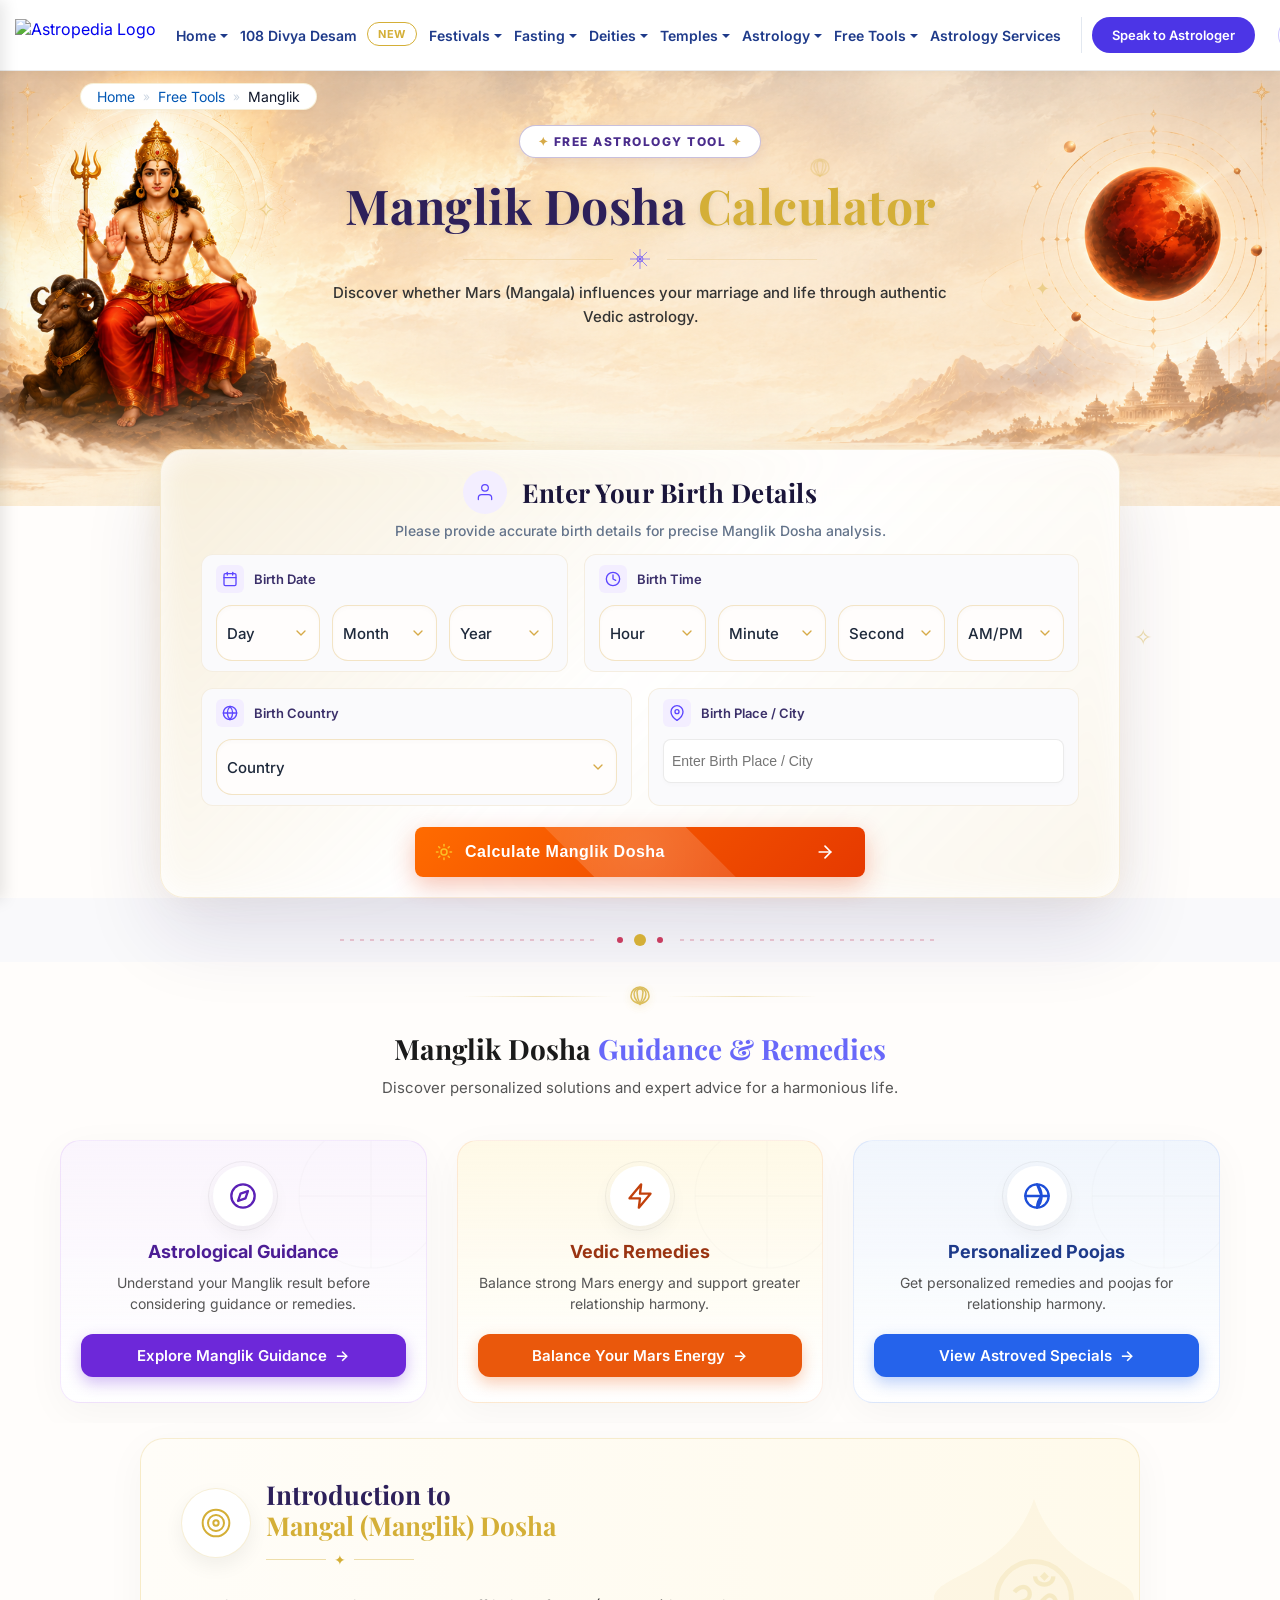
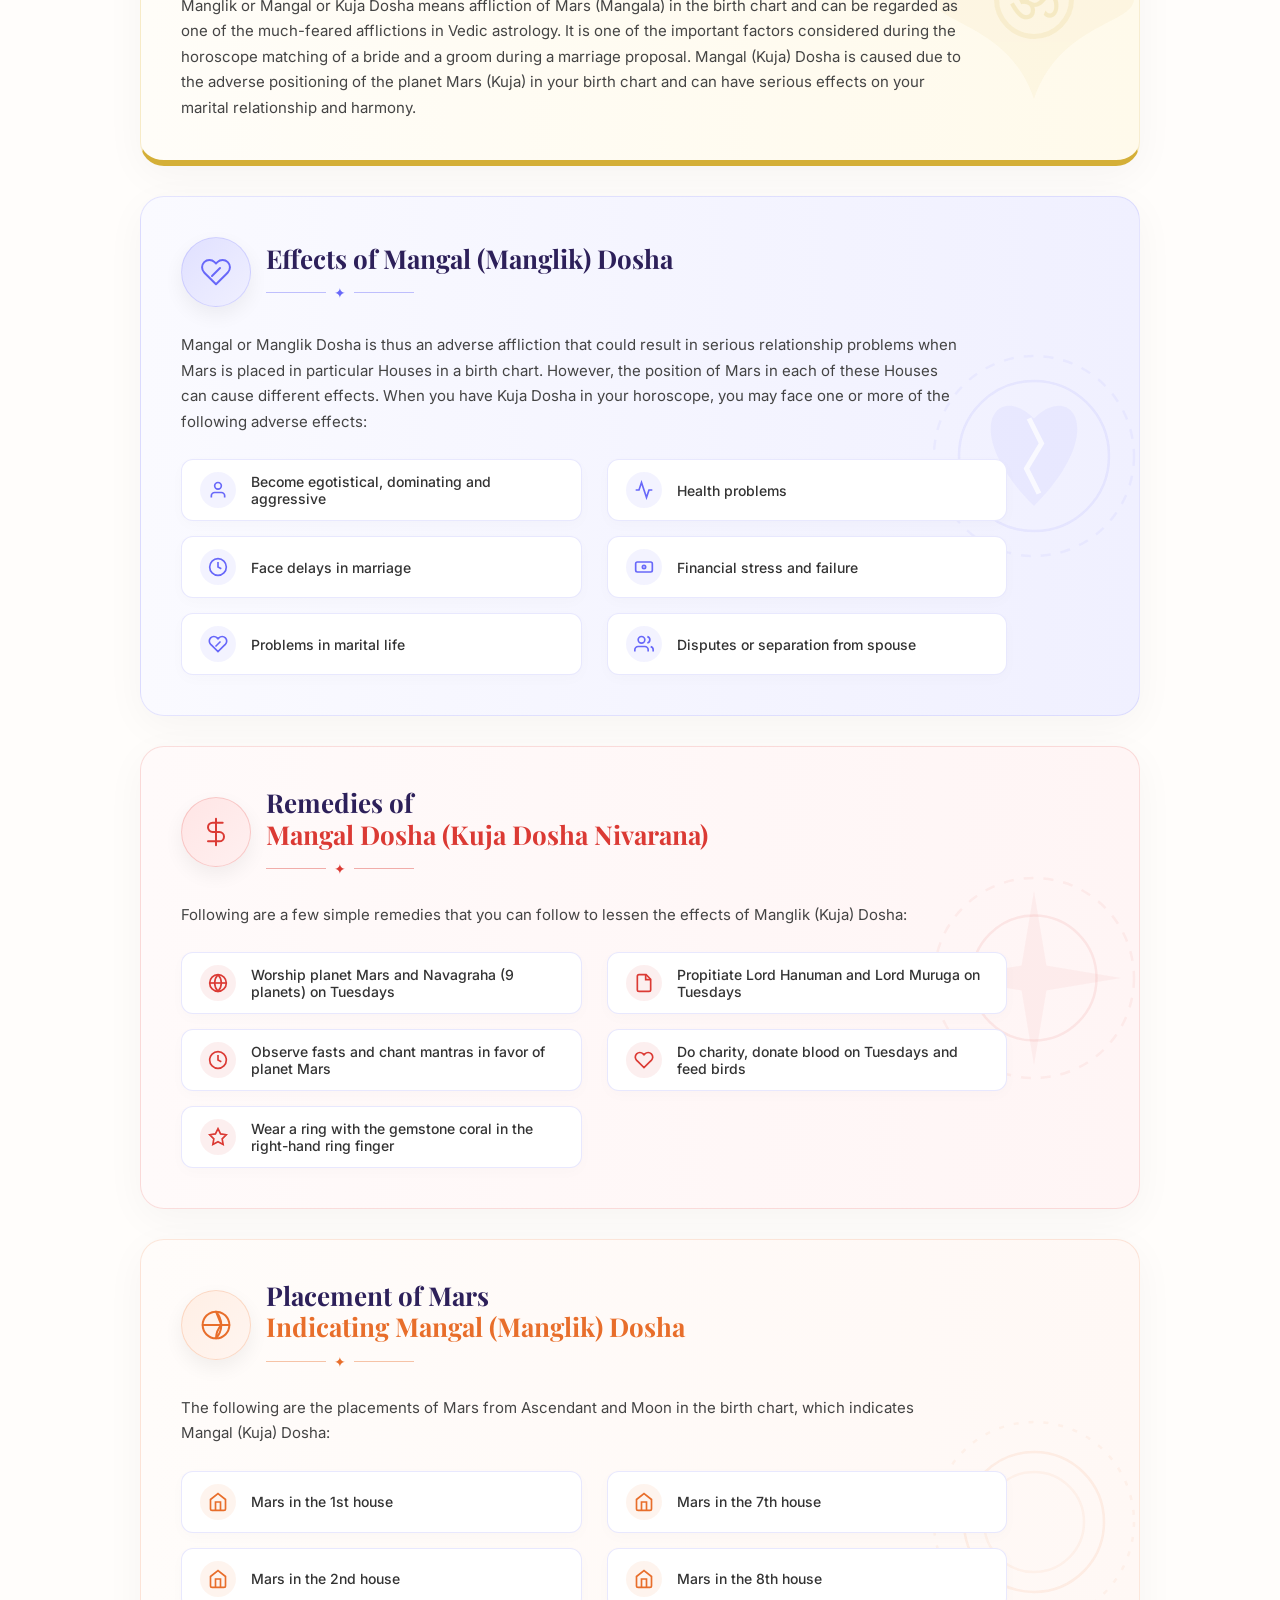
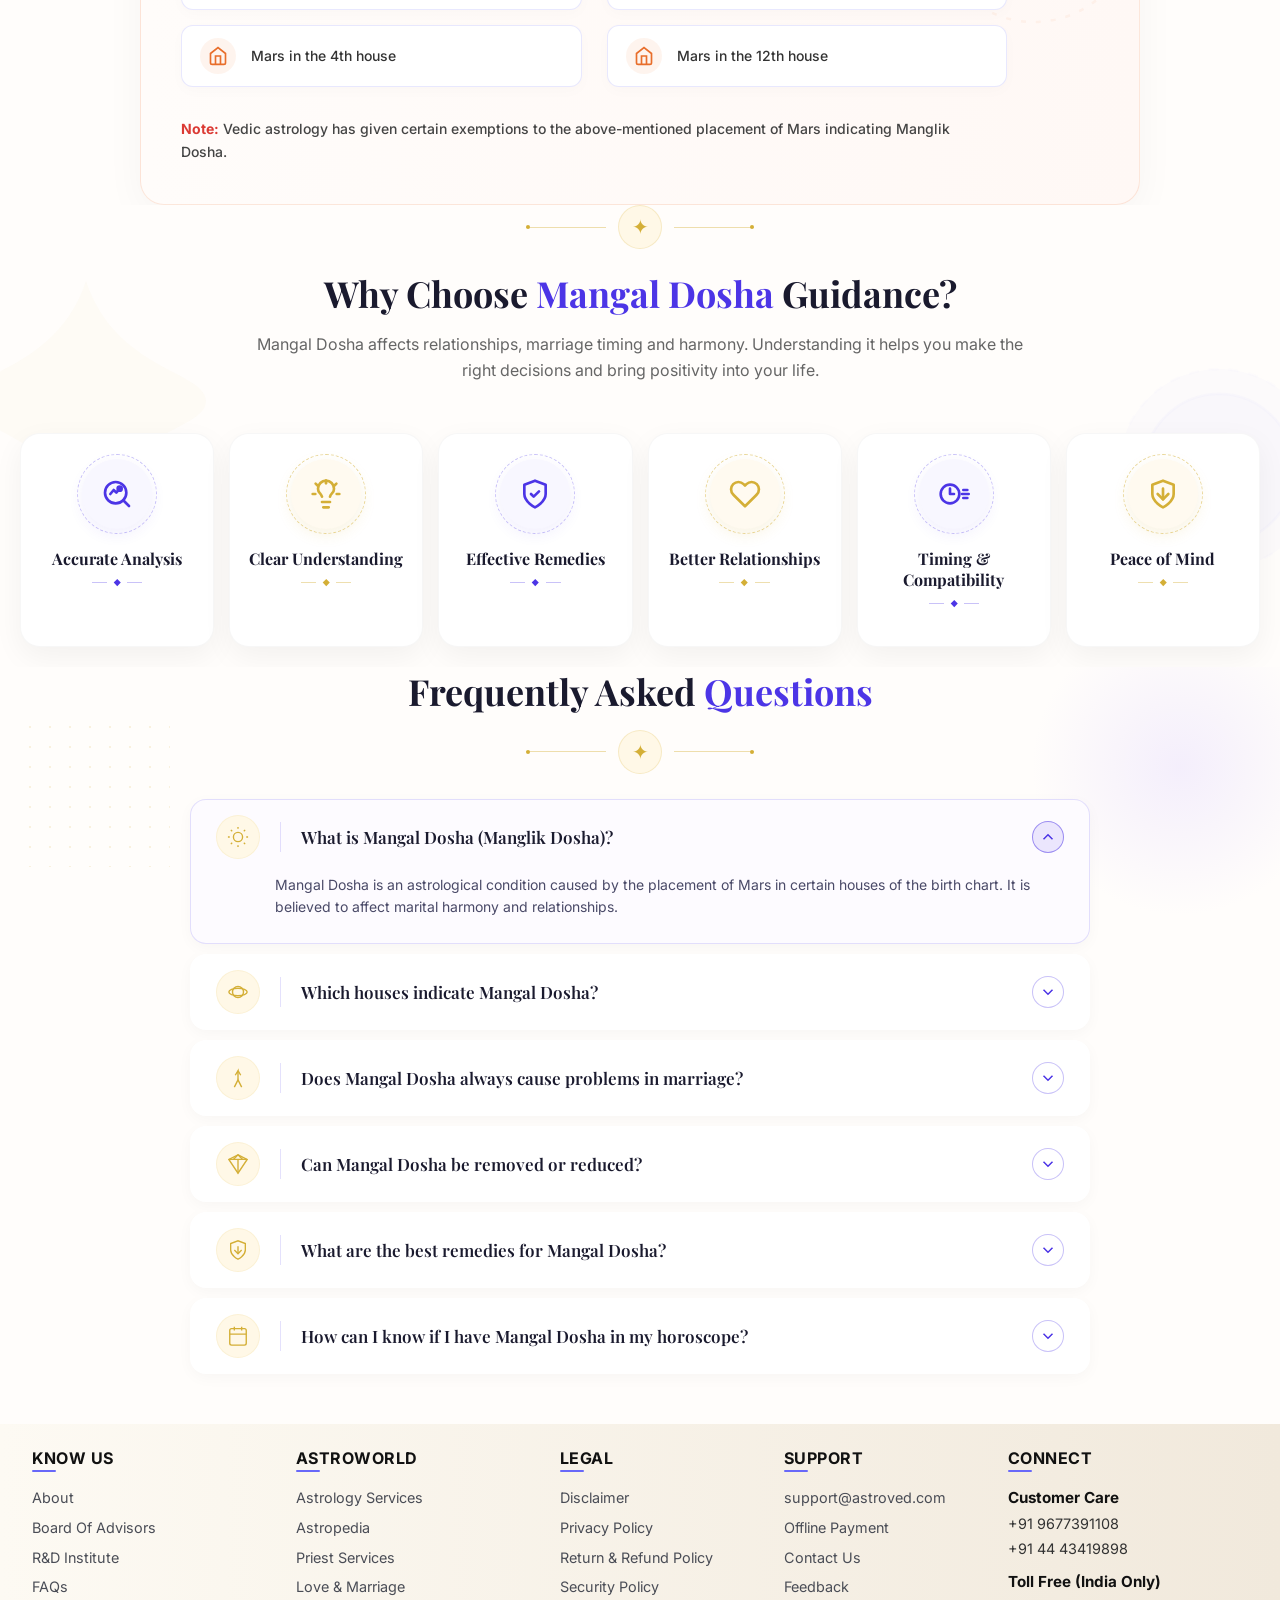
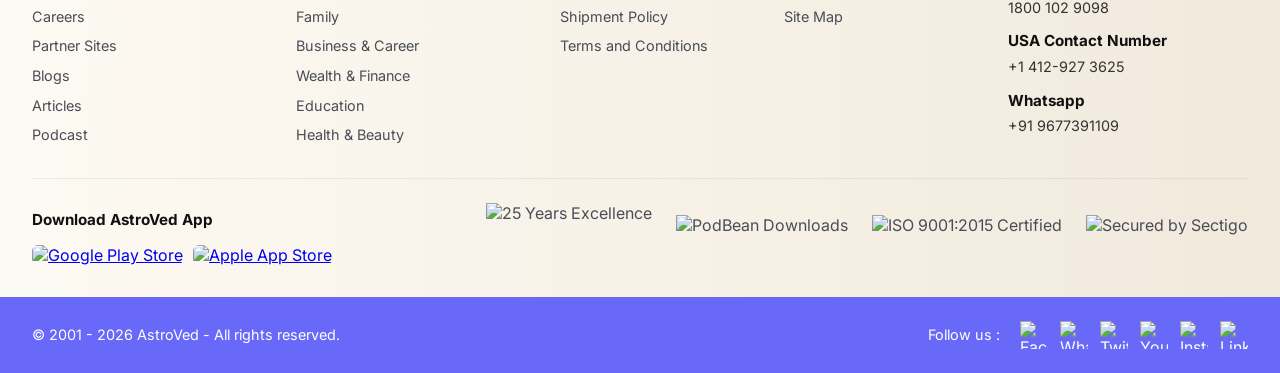
==== commit e8e02f22: "updated" ====
--- a/index.html
+++ b/index.html
@@ -136,8 +136,8 @@
             <!-- Right: Premium Icon Dock (All Screens) -->
             <div class="right-actions premium-icon-dock">
                 <!-- Speak to Astrologer Button -->
-                <a href="#" class="btn-calculate luxury-btn header-cta-btn"
-                    style="padding: 8px 20px; font-size: 13px; font-weight: 600; text-decoration: none; margin-right: 15px; display: inline-flex; align-items: center; justify-content: center; height: 36px;">
+                <a href="#" class="header-cta-btn"
+                    style="background: #4C35E6; color: #ffffff; border-radius: 20px; padding: 8px 20px; font-size: 13px; font-weight: 600; text-decoration: none; margin-right: 15px; display: inline-flex; align-items: center; justify-content: center; height: 36px; transition: all 0.3s;">
                     Speak to Astrologer
                 </a>
 
@@ -267,8 +267,8 @@
 
         <div class="drawer-content">
             <div class="drawer-cta-wrapper">
-                <a href="#" class="btn-calculate luxury-btn"
-                    style="width: 100%; display: flex; justify-content: center; padding: 12px; font-weight: 600; font-size: 14px; text-decoration: none; border-radius: 25px;">Speak
+                <a href="#" 
+                    style="background: #4C35E6; color: #ffffff; width: 100%; display: flex; justify-content: center; padding: 12px; font-weight: 600; font-size: 14px; text-decoration: none; border-radius: 25px; transition: all 0.3s;">Speak
                     to Astrologer</a>
             </div>
             <ul class="drawer-nav">
@@ -1103,7 +1103,7 @@
                     <p style="color: #475569; font-size: 16px; max-width: 600px; margin: 0 auto;">Explore trusted remedies and services to reduce the malefic effects and bring harmony, love, and happiness into your life.</p>
                 </div>
 
-                <div class="remedies-grid" style="display: grid; grid-template-columns: repeat(auto-fit, minmax(260px, 1fr)); gap: 30px; max-width: 900px; margin: 0 auto;">
+                <div class="remedies-grid">
                     
                     <!-- Card 1: Marriage -->
                     <div class="remedy-card" style="background: #fffbf9; border-radius: 16px; overflow: hidden; display: flex; flex-direction: column; align-items: center; text-align: center; padding-bottom: 25px; box-shadow: 0 10px 30px rgba(0,0,0,0.04); border: 1px solid #ffedd5;">
@@ -1629,9 +1629,7 @@
                         <div class="gf-h-dot"></div>
                         <div class="gf-h-line"></div>
                     </div>
-                    <p class="gf-item-desc">Detailed analysis of your birth chart to identify Mangal Dosha with
-                        precision.</p>
-                    <div class="gf-diamond">✦</div>
+
                 </div>
 
                 <!-- Item 2 -->
@@ -1657,10 +1655,8 @@
                         <div class="gf-h-dot"></div>
                         <div class="gf-h-line"></div>
                     </div>
-                    <p class="gf-item-desc">Understand how Mangal Dosha is affecting your life, relationships and
-                        future.</p>
-                    <div class="gf-diamond">✦</div>
-                </div>
+                </div>
+
 
                 <!-- Item 3 -->
                 <div class="gf-item anim-bounce">
@@ -1677,10 +1673,8 @@
                         <div class="gf-h-dot"></div>
                         <div class="gf-h-line"></div>
                     </div>
-                    <p class="gf-item-desc">Personalized remedies and solutions to reduce the negative effects of Mangal
-                        Dosha.</p>
-                    <div class="gf-diamond">✦</div>
-                </div>
+                </div>
+
 
                 <!-- Item 4 -->
                 <div class="gf-item anim-pulse">
@@ -1698,8 +1692,6 @@
                         <div class="gf-h-dot"></div>
                         <div class="gf-h-line"></div>
                     </div>
-                    <p class="gf-item-desc">Improve marital harmony and build stronger, healthier relationships.</p>
-                    <div class="gf-diamond">✦</div>
                 </div>
 
                 <!-- Item 5 -->
@@ -1720,9 +1712,6 @@
                         <div class="gf-h-dot"></div>
                         <div class="gf-h-line"></div>
                     </div>
-                    <p class="gf-item-desc">Helps in matching compatibility and choosing the right time for marriage.
-                    </p>
-                    <div class="gf-diamond">✦</div>
                 </div>
 
                 <!-- Item 6 -->
@@ -1741,8 +1730,7 @@
                         <div class="gf-h-dot"></div>
                         <div class="gf-h-line"></div>
                     </div>
-                    <p class="gf-item-desc">Gain confidence, clarity and peace of mind through proper guidance and
-                        remedies.</p>
+
                 </div>
             </div>
         </div>
--- a/css/result.css
+++ b/css/result.css
@@ -1811,12 +1811,54 @@
     .mp-main-grid {
         grid-template-columns: 1fr;
     }
+    .mp-email-card-new {
+        max-width: 400px;
+        margin: 0 auto;
+        padding: 20px;
+        width: 100%;
+    }
+    .mp-email-card-new .mec-title {
+        font-size: 22px;
+        margin-bottom: 5px;
+    }
+    .mp-email-card-new .mec-icon {
+        width: 50px;
+        height: 50px;
+    }
+    .mp-email-card-new .mec-icon-wrapper {
+        margin-bottom: 10px;
+    }
     .mp-summary-bar {
         flex-wrap: wrap;
         gap: 20px;
     }
     .mp-summary-divider {
         display: none;
+    }
+}
+
+@media (max-width: 768px) {
+    .mec-trust-badges {
+        flex-direction: row;
+        flex-wrap: wrap;
+        justify-content: center;
+        gap: 15px;
+    }
+    .mec-badge {
+        text-align: left;
+    }
+}
+
+@media (max-width: 480px) {
+    .mp-block-new {
+        flex-direction: column;
+        text-align: center;
+    }
+    .mars-circle-icon-new, .trishul-icon-new {
+        margin: 0 auto;
+    }
+    .mp-block-title {
+        justify-content: center;
     }
     .mp-talk-banner-new {
         flex-direction: column;
@@ -1825,25 +1867,6 @@
     }
     .mtb-left {
         flex-direction: column;
-    }
-}
-@media (max-width: 768px) {
-    .mp-block-new {
-        flex-direction: column;
-        text-align: center;
-    }
-    .mars-circle-icon-new, .trishul-icon-new {
-        margin: 0 auto;
-    }
-    .mp-block-title {
-        justify-content: center;
-    }
-    .mec-trust-badges {
-        flex-direction: column;
-        align-items: center;
-    }
-    .mec-badge {
-        text-align: center;
     }
 }
 
@@ -2046,15 +2069,19 @@
         justify-content: center;
     }
     .nm-trust-badges {
-        flex-direction: column;
+        flex-direction: row;
+        flex-wrap: wrap;
+        justify-content: center;
         gap: 15px;
     }
 }
 
 /* --- Recommended Homas Section --- */
 .homa-section {
+    margin: 0 auto;
     margin-top: -30px;
-    padding: 0 80px;
+    padding: 0 20px;
+    max-width: 1200px;
     text-align: center;
 }
 
@@ -2120,10 +2147,40 @@
     margin: 0;
 }
 
-.homa-grid {
+.homa-grid,
+.remedies-grid {
     display: grid;
     grid-template-columns: repeat(3, 1fr);
     gap: 30px;
+    max-width: 1200px;
+    margin: 0 auto;
+    padding: 0 20px;
+}
+
+@media (max-width: 1024px) {
+    .homa-grid,
+    .remedies-grid {
+        grid-template-columns: repeat(2, 1fr);
+    }
+    .homa-card:last-child:nth-child(3),
+    .remedy-card:last-child:nth-child(3) {
+        grid-column: 1 / -1;
+        justify-self: center;
+        width: calc(50% - 15px);
+    }
+}
+
+@media (max-width: 600px) {
+    .homa-grid,
+    .remedies-grid {
+        grid-template-columns: 1fr;
+        max-width: 500px;
+    }
+    .homa-card:last-child:nth-child(3),
+    .remedy-card:last-child:nth-child(3) {
+        grid-column: auto;
+        width: 100%;
+    }
 }
 
 .homa-card {
@@ -2159,8 +2216,8 @@
 
 .homa-img-wrapper {
     position: relative;
-    width: 65%;
-    margin: 5px auto 10px auto;
+    width: 75%;
+    margin: 15px auto 10px auto;
     aspect-ratio: 1/1;
     overflow: hidden;
     background: transparent;
@@ -2238,14 +2295,3 @@
 .homa-btn:hover {
     background: #fef2f2;
 }
-
-@media (max-width: 1024px) {
-    .homa-grid {
-        grid-template-columns: repeat(2, 1fr);
-    }
-}
-@media (max-width: 768px) {
-    .homa-grid {
-        grid-template-columns: 1fr;
-    }
-}
--- a/css/features.css
+++ b/css/features.css
@@ -124,54 +124,35 @@
 }
 
 .gf-box {
+    background: transparent;
+    padding: 20px 0;
+    display: flex;
+    flex-wrap: wrap;
+    gap: 15px;
+    justify-content: center;
+    position: relative;
+}
+
+/* Individual Feature Item */
+.gf-item {
+    flex: 1 1 150px;
+    max-width: 200px;
     background: #ffffff;
     border-radius: 20px;
-    box-shadow: 0 10px 40px rgba(0, 0, 0, 0.04);
+    box-shadow: 0 10px 30px rgba(0, 0, 0, 0.05);
     border: 1px solid rgba(0, 0, 0, 0.03);
-    padding: 40px;
-    display: flex;
-    flex-wrap: wrap;
-    position: relative;
-}
-
-/* Individual Feature Item */
-.gf-item {
-    flex: 1 1 16.666%;
-    padding: 0 15px;
+    padding: 25px 15px;
     text-align: center;
     position: relative;
     display: flex;
     flex-direction: column;
     align-items: center;
-    transition: transform 0.3s ease;
+    transition: transform 0.3s ease, box-shadow 0.3s ease;
 }
 
 .gf-item:hover {
     transform: translateY(-5px);
-    /* Lift item up on hover */
-}
-
-/* Vertical Divider with Diamond */
-.gf-item:not(:last-child)::after {
-    content: '';
-    position: absolute;
-    right: 0;
-    top: 10%;
-    bottom: 10%;
-    width: 1px;
-    background: linear-gradient(to bottom, transparent, rgba(0, 0, 0, 0.08), transparent);
-}
-
-.gf-item:not(:last-child) .gf-diamond {
-    position: absolute;
-    right: -7px;
-    top: 50%;
-    transform: translateY(-50%);
-    color: #D4AF37;
-    font-size: 14px;
-    background: #ffffff;
-    padding: 5px 0;
-    z-index: 2;
+    box-shadow: 0 15px 40px rgba(0, 0, 0, 0.08);
 }
 
 /* Icon Wrapper */
@@ -474,39 +455,32 @@
 /* ============================================================== */
 @media (max-width: 1024px) {
     .gf-item {
-        flex: 1 1 33.333%;
-        margin-bottom: 30px;
-    }
-    /* Hide the right divider for every 3rd item to prevent it from showing at the edge */
-    .gf-item:nth-child(3n)::after {
-        display: none;
+        flex: 1 1 calc(33.333% - 15px);
+        max-width: none;
     }
 }
 
 @media (max-width: 768px) {
     .gf-item {
-        flex: 1 1 50%;
-    }
-    /* Hide the right divider for every 2nd item */
-    .gf-item:nth-child(3n)::after {
-        display: block; /* reset previous rule */
-        background: linear-gradient(to bottom, transparent, rgba(0, 0, 0, 0.08), transparent);
-    }
-    .gf-item:nth-child(2n)::after {
-        display: none;
+        flex: 0 0 calc(33.333% - 10px);
+        max-width: calc(33.333% - 10px);
+        box-sizing: border-box;
     }
 }
 
 @media (max-width: 480px) {
     .gf-item {
-        flex: 1 1 100%;
-        margin-bottom: 40px;
-    }
-    /* Hide all vertical dividers on mobile */
-    .gf-item::after {
-        display: none !important;
+        flex: 0 0 calc(50% - 10px);
+        max-width: calc(50% - 10px);
+        padding: 15px 10px;
+        box-sizing: border-box;
+    }
+    .gf-item-title {
+        font-size: 13px;
     }
     .gf-box {
-        padding: 30px 15px;
+        padding: 20px 5px;
+        gap: 10px;
+        justify-content: center;
     }
 }
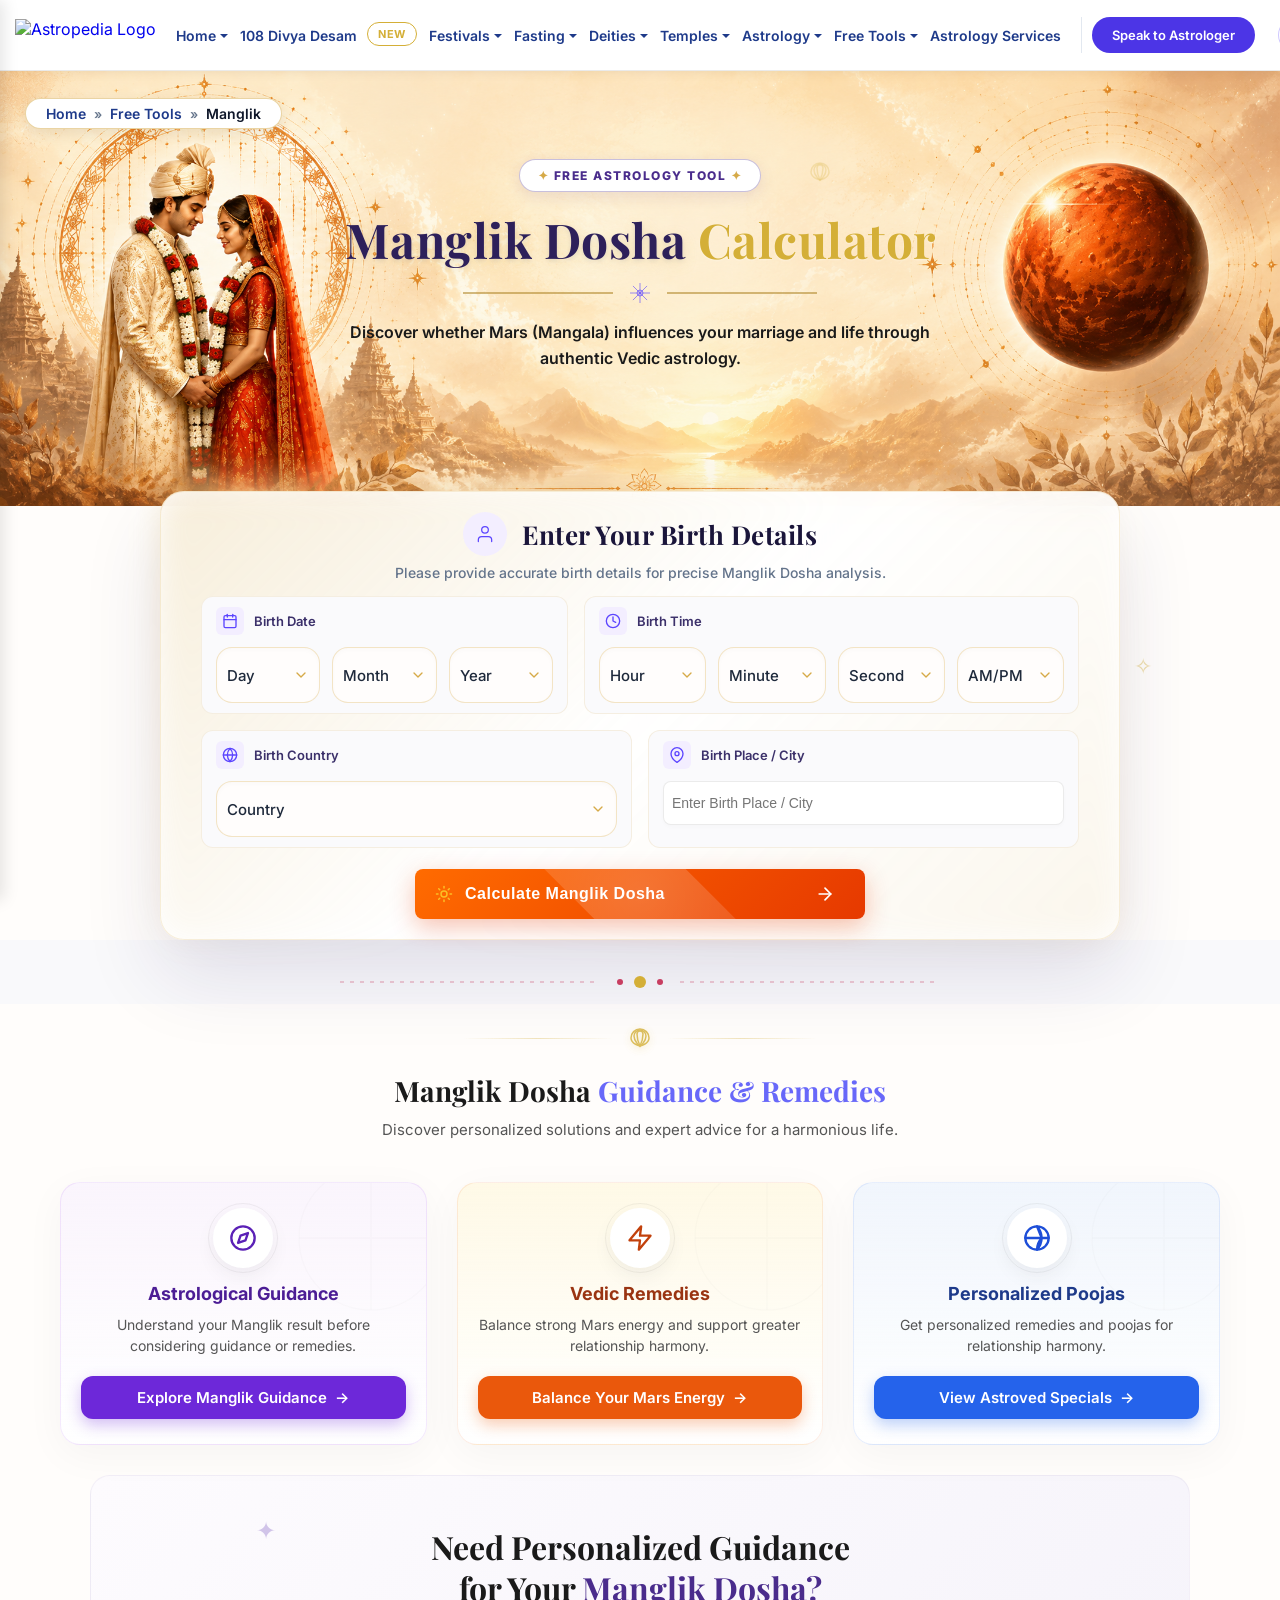
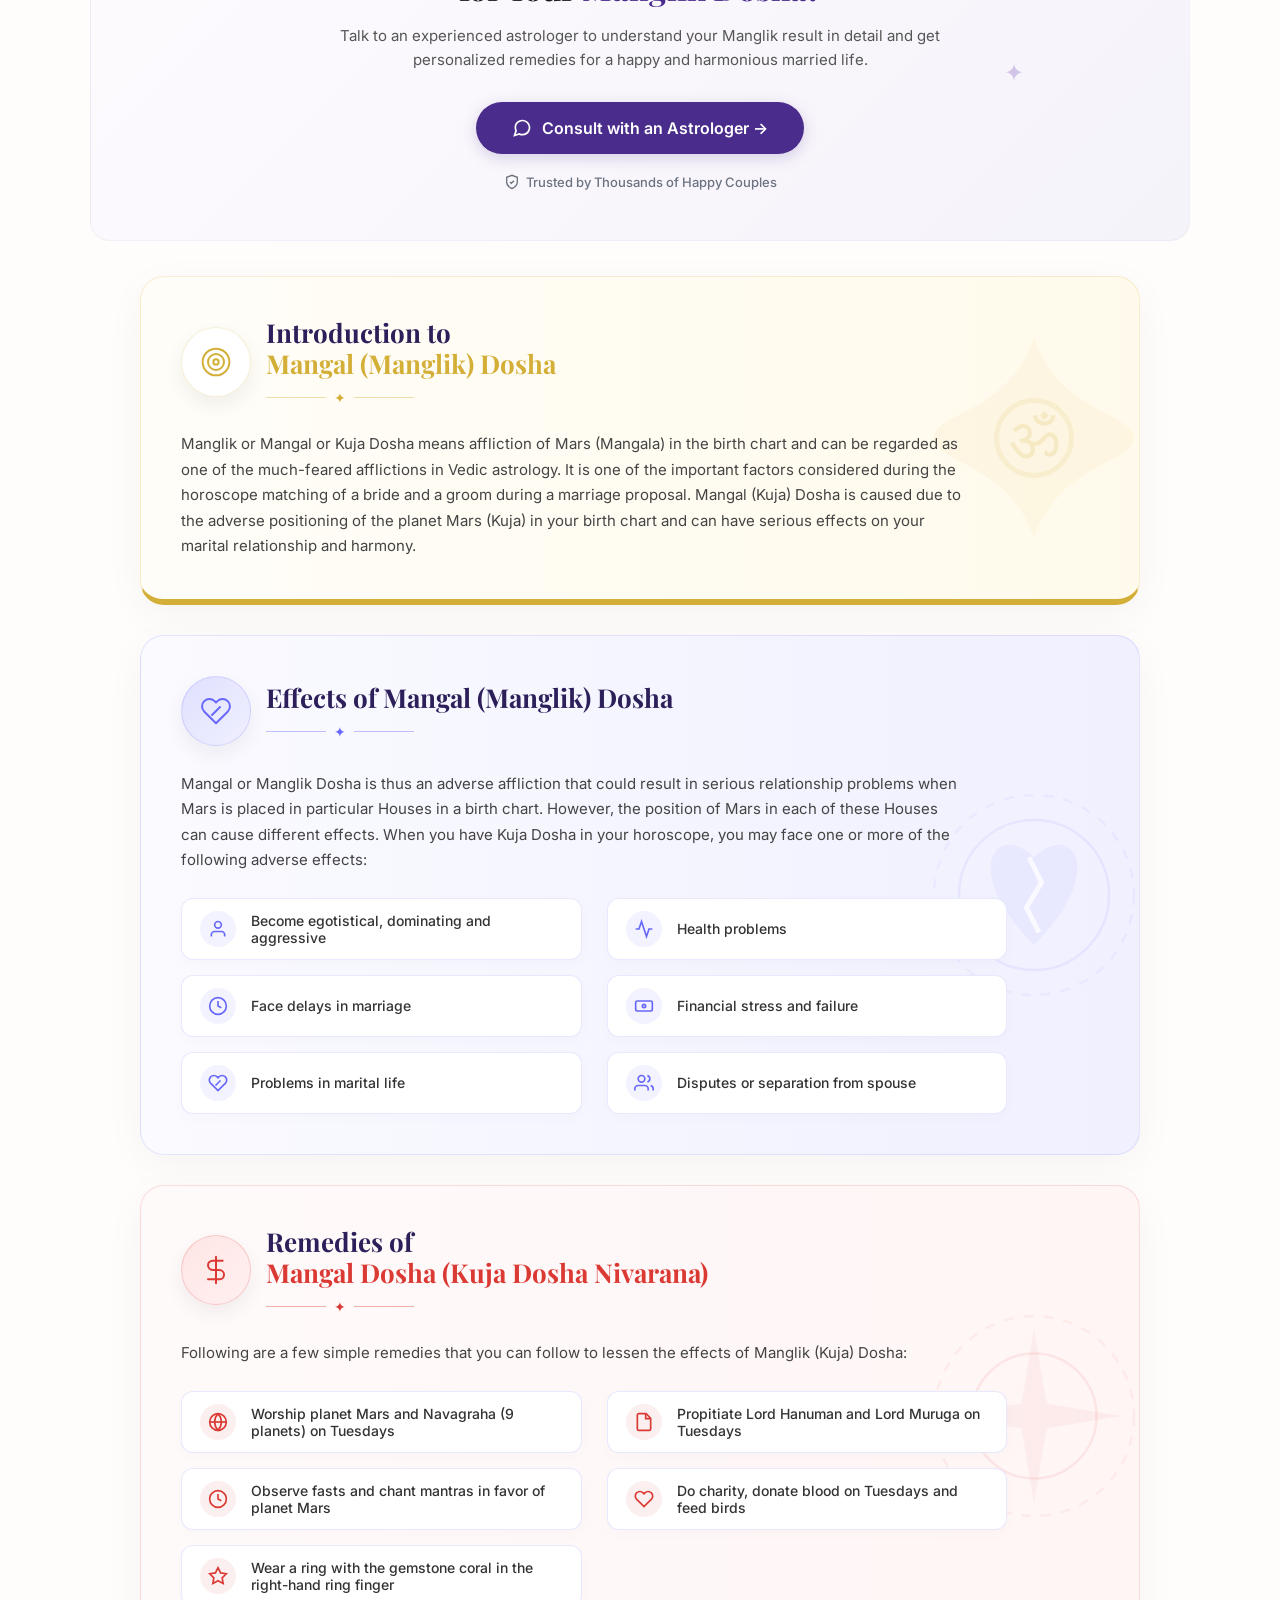
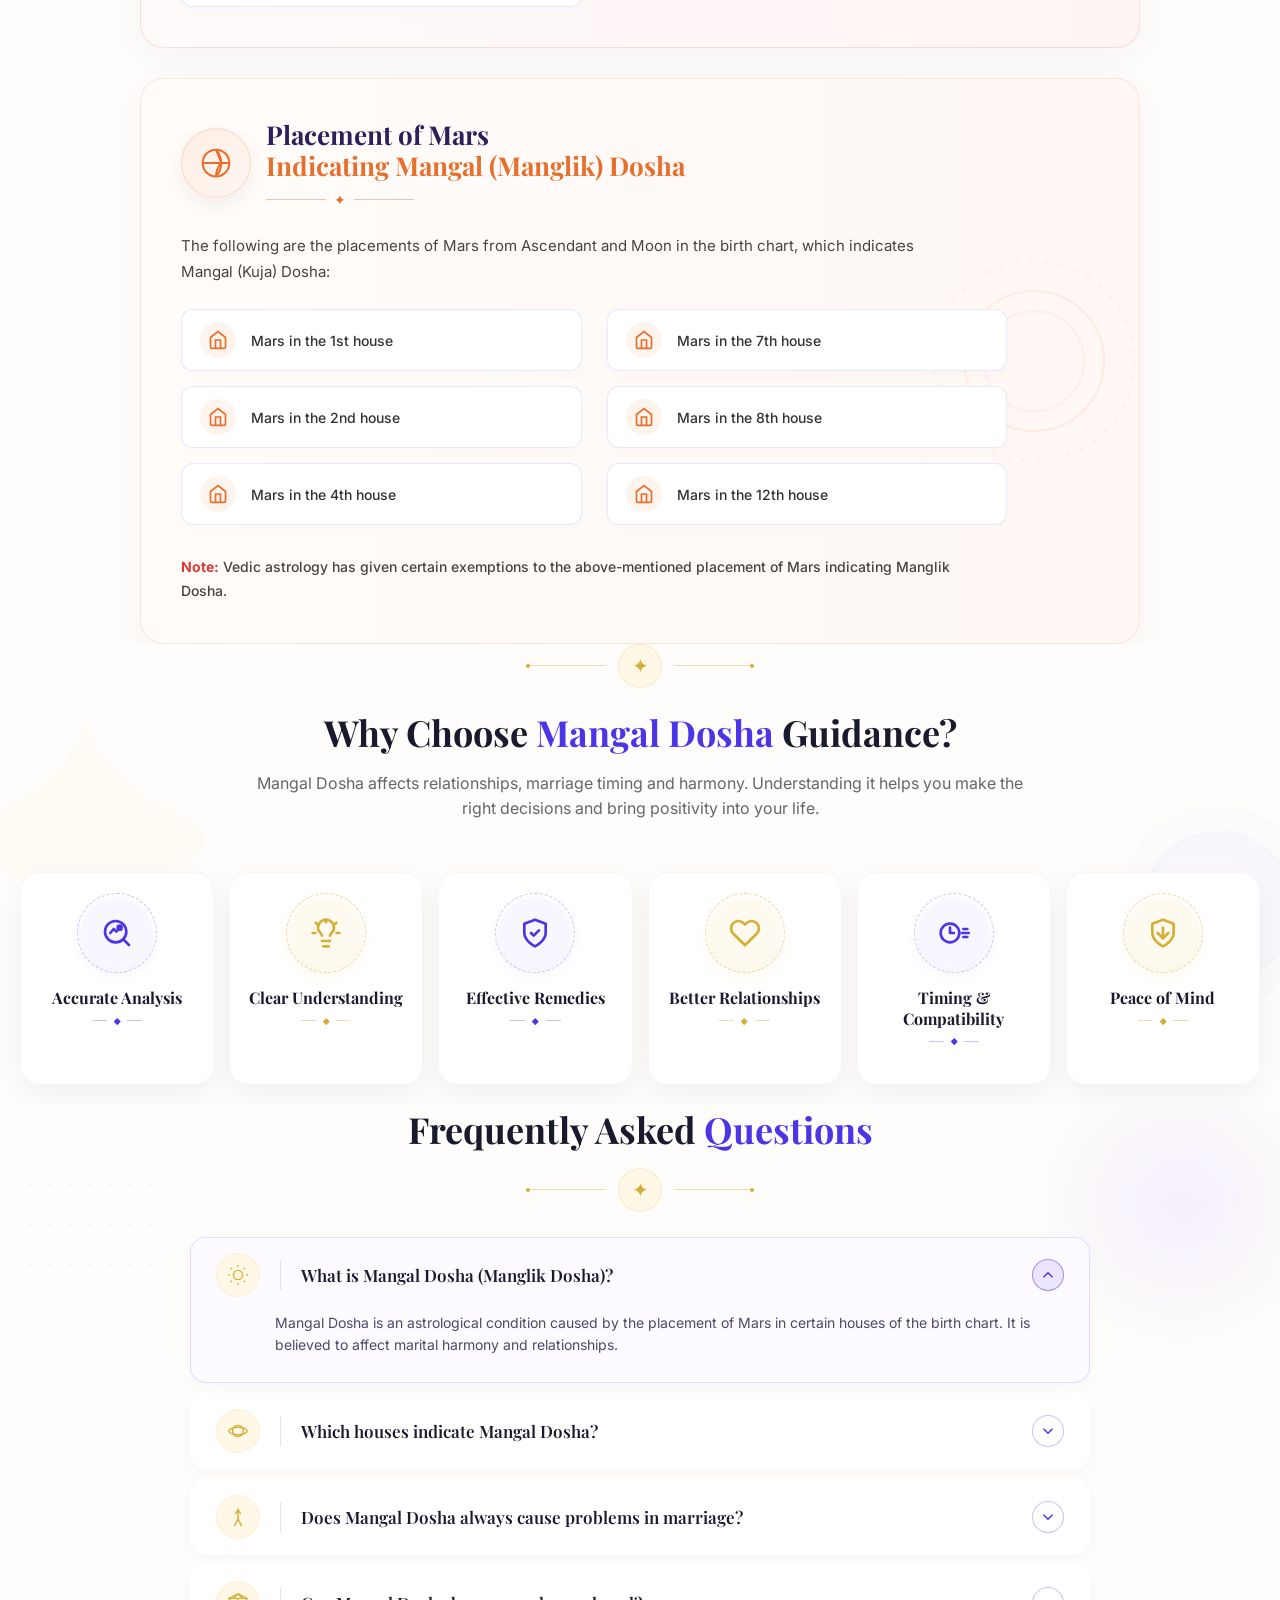
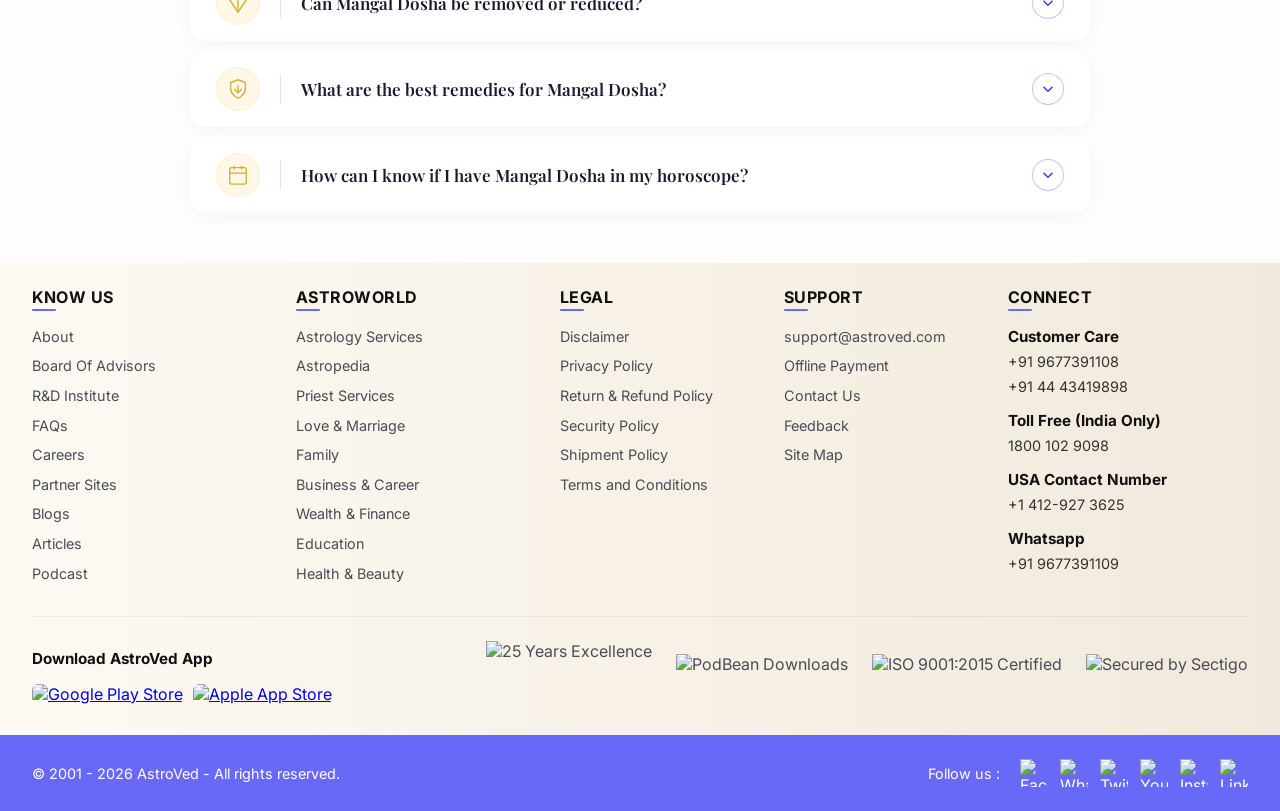
==== commit 325b299f: "updated" ====
--- a/index.html
+++ b/index.html
@@ -267,7 +267,7 @@
 
         <div class="drawer-content">
             <div class="drawer-cta-wrapper">
-                <a href="#" 
+                <a href="#"
                     style="background: #4C35E6; color: #ffffff; width: 100%; display: flex; justify-content: center; padding: 12px; font-weight: 600; font-size: 14px; text-decoration: none; border-radius: 25px; transition: all 0.3s;">Speak
                     to Astrologer</a>
             </div>
@@ -1089,103 +1089,158 @@
                 </div>
             </div>
             <!-- Powerful Remedies Section (Hidden initially, shown for Non-Manglik) -->
-            <div id="powerfulRemediesSection" class="powerful-remedies-section" style="display: none; width: 100%; margin-top: 50px;">
+            <div id="powerfulRemediesSection" class="powerful-remedies-section"
+                style="display: none; width: 100%; margin-top: 50px;">
                 <div class="container">
-                <div class="remedies-header" style="text-align: center; margin-bottom: 40px;">
-                    <div style="display: flex; align-items: center; justify-content: center; gap: 15px; margin-bottom: 15px;">
-                        <span style="height: 1px; width: 30px; background: #9ca3af;"></span>
-                        <div style="background: #f0fdf4; border: 1px solid #dcfce7; padding: 6px; border-radius: 50%; display: flex; align-items: center; justify-content: center;">
-                            <svg xmlns="http://www.w3.org/2000/svg" width="20" height="20" viewBox="0 0 24 24" fill="#16a34a" stroke="#16a34a" stroke-width="2"><path d="M12 22s8-4 8-10V5l-8-3-8 3v7c0 6 8 10 8 10z"></path><polyline points="9 12 11 14 15 10" stroke="#ffffff"></polyline></svg>
-                        </div>
-                        <span style="height: 1px; width: 30px; background: #9ca3af;"></span>
-                    </div>
-                    <h2 style="font-size: 32px; color: #064e3b; font-family: 'Playfair Display', serif; margin: 0 0 10px 0;">Powerful Remedies for Manglik Dosha</h2>
-                    <p style="color: #475569; font-size: 16px; max-width: 600px; margin: 0 auto;">Explore trusted remedies and services to reduce the malefic effects and bring harmony, love, and happiness into your life.</p>
-                </div>
-
-                <div class="remedies-grid">
-                    
-                    <!-- Card 1: Marriage -->
-                    <div class="remedy-card" style="background: #fffbf9; border-radius: 16px; overflow: hidden; display: flex; flex-direction: column; align-items: center; text-align: center; padding-bottom: 25px; box-shadow: 0 10px 30px rgba(0,0,0,0.04); border: 1px solid #ffedd5;">
-                        <div style="position: relative; width: 100%; height: 180px;">
-                            <img src="images/quick.png" alt="Marriage Image Placeholder" style="width: 100%; height: 100%; object-fit: cover; border-top-left-radius: 16px; border-top-right-radius: 16px; background: #f1f5f9; display: block;">
-                            <div style="position: absolute; bottom: -30px; left: 50%; transform: translateX(-50%); width: 60px; height: 60px; background: #fff7ed; border-radius: 50%; display: flex; align-items: center; justify-content: center; box-shadow: 0 4px 10px rgba(0,0,0,0.05); border: 3px solid #ffffff;">
-                                <svg xmlns="http://www.w3.org/2000/svg" width="28" height="28" viewBox="0 0 24 24" fill="none" stroke="#ea580c" stroke-width="1.5">
-                                    <path d="M16 21v-2a4 4 0 0 0-4-4H6a4 4 0 0 0-4 4v2"></path>
-                                    <circle cx="9" cy="11" r="4"></circle>
-                                    <path d="M22 21v-2a4 4 0 0 0-3-3.87"></path>
-                                    <path d="M16 7.13a4 4 0 0 1 0 7.75"></path>
-                                    <path d="M12 7.5C11.5 6 9 6 9 8C9 10.5 12 13 12 13C12 13 15 10.5 15 8C15 6 12.5 6 12 7.5Z"></path>
+                    <div class="remedies-header" style="text-align: center; margin-bottom: 40px;">
+                        <div
+                            style="display: flex; align-items: center; justify-content: center; gap: 15px; margin-bottom: 15px;">
+                            <span style="height: 1px; width: 30px; background: #9ca3af;"></span>
+                            <div
+                                style="background: #f0fdf4; border: 1px solid #dcfce7; padding: 6px; border-radius: 50%; display: flex; align-items: center; justify-content: center;">
+                                <svg xmlns="http://www.w3.org/2000/svg" width="20" height="20" viewBox="0 0 24 24"
+                                    fill="#16a34a" stroke="#16a34a" stroke-width="2">
+                                    <path d="M12 22s8-4 8-10V5l-8-3-8 3v7c0 6 8 10 8 10z"></path>
+                                    <polyline points="9 12 11 14 15 10" stroke="#ffffff"></polyline>
                                 </svg>
                             </div>
-                        </div>
-                        <div style="padding: 45px 25px 0; display: flex; flex-direction: column; flex-grow: 1; width: 100%; box-sizing: border-box;">
-                            <h3 style="color: #7c2d12; font-size: 20px; font-family: 'Playfair Display', serif; margin: 0 0 15px 0; line-height: 1.3;">Remed for<br>Quick Marriage</h3>
-                            <div style="display: flex; align-items: center; justify-content: center; gap: 10px; margin-bottom: 15px;">
-                                <span style="height: 1px; width: 20px; background: #fdba74;"></span>
-                                <span style="width: 6px; height: 6px; background: #ea580c; transform: rotate(45deg);"></span>
-                                <span style="height: 1px; width: 20px; background: #fdba74;"></span>
-                            </div>
-                            <p style="color: #475569; font-size: 13px; line-height: 1.5; margin-bottom: 25px; flex-grow: 1;">Powerful rituals and homas to remove delays and bless you with a happy and timely marriage.</p>
-                            <a href="#" style="display: inline-block; width: 100%; background: #e87a27; color: #ffffff; padding: 12px; border-radius: 8px; text-decoration: none; font-weight: 600; font-size: 14px; transition: background 0.3s ease; box-sizing: border-box;">View Details &rarr;</a>
-                        </div>
-                    </div>
-
-                    <!-- Card 2: Kundali -->
-                    <div class="remedy-card" style="background: #f5fcf7; border-radius: 16px; overflow: hidden; display: flex; flex-direction: column; align-items: center; text-align: center; padding-bottom: 25px; box-shadow: 0 10px 30px rgba(0,0,0,0.04); border: 1px solid #dcfce7;">
-                        <div style="position: relative; width: 100%; height: 180px;">
-                            <img src="images/kundali.png" alt="Kundali Image Placeholder" style="width: 100%; height: 100%; object-fit: cover; border-top-left-radius: 16px; border-top-right-radius: 16px; background: #f1f5f9; display: block;">
-                            <div style="position: absolute; bottom: -30px; left: 50%; transform: translateX(-50%); width: 60px; height: 60px; background: #f0fdf4; border-radius: 50%; display: flex; align-items: center; justify-content: center; box-shadow: 0 4px 10px rgba(0,0,0,0.05); border: 3px solid #ffffff;">
-                                <svg xmlns="http://www.w3.org/2000/svg" width="28" height="28" viewBox="0 0 24 24" fill="none" stroke="#16a34a" stroke-width="1.5">
-                                    <path d="M14 2H6a2 2 0 0 0-2 2v16a2 2 0 0 0 2 2h12a2 2 0 0 0 2-2V8z"></path>
-                                    <polyline points="14 2 14 8 20 8"></polyline>
-                                    <circle cx="12" cy="14" r="3"></circle>
-                                    <path d="M12 11v-1"></path>
-                                    <path d="M12 18v-1"></path>
-                                    <path d="M9 14H8"></path>
-                                    <path d="M16 14h-1"></path>
-                                </svg>
-                            </div>
-                        </div>
-                        <div style="padding: 45px 25px 0; display: flex; flex-direction: column; flex-grow: 1; width: 100%; box-sizing: border-box;">
-                            <h3 style="color: #14532d; font-size: 20px; font-family: 'Playfair Display', serif; margin: 0 0 15px 0; line-height: 1.3;">Free AI<br>Kundali Report</h3>
-                            <div style="display: flex; align-items: center; justify-content: center; gap: 10px; margin-bottom: 15px;">
-                                <span style="height: 1px; width: 20px; background: #86efac;"></span>
-                                <span style="width: 6px; height: 6px; background: #16a34a; transform: rotate(45deg);"></span>
-                                <span style="height: 1px; width: 20px; background: #86efac;"></span>
-                            </div>
-                            <p style="color: #475569; font-size: 13px; line-height: 1.5; margin-bottom: 25px; flex-grow: 1;">Get an instant, comprehensive analysis of your birth chart. Discover your planetary positions, doshas, and predictions powered by cutting-edge AI.</p>
-                            <a href="#" style="display: inline-block; width: 100%; background: #5a9e64; color: #ffffff; padding: 12px; border-radius: 8px; text-decoration: none; font-weight: 600; font-size: 14px; transition: background 0.3s ease; box-sizing: border-box;">Generate Report &rarr;</a>
-                        </div>
-                    </div>
-
-                    <!-- Card 3: Matrimony -->
-                    <div class="remedy-card" style="background: #fff5f8; border-radius: 16px; overflow: hidden; display: flex; flex-direction: column; align-items: center; text-align: center; padding-bottom: 25px; box-shadow: 0 10px 30px rgba(0,0,0,0.04); border: 1px solid #fce7f3;">
-                        <div style="position: relative; width: 100%; height: 180px;">
-                            <img src="images/matrimony.png" alt="Matrimony Image Placeholder" style="width: 100%; height: 100%; object-fit: cover; border-top-left-radius: 16px; border-top-right-radius: 16px; background: #f1f5f9; display: block;">
-                            <div style="position: absolute; bottom: -30px; left: 50%; transform: translateX(-50%); width: 60px; height: 60px; background: #fdf2f8; border-radius: 50%; display: flex; align-items: center; justify-content: center; box-shadow: 0 4px 10px rgba(0,0,0,0.05); border: 3px solid #ffffff;">
-                                <svg xmlns="http://www.w3.org/2000/svg" width="28" height="28" viewBox="0 0 24 24" fill="none" stroke="#db2777" stroke-width="1.5">
-                                    <circle cx="8" cy="14" r="5"></circle>
-                                    <circle cx="16" cy="14" r="5"></circle>
-                                    <path d="M12 4l2 3h-4z"></path>
-                                    <line x1="10" y1="7" x2="14" y2="7"></line>
-                                    <line x1="12" y1="7" x2="12" y2="10"></line>
-                                </svg>
-                            </div>
-                        </div>
-                        <div style="padding: 45px 25px 0; display: flex; flex-direction: column; flex-grow: 1; width: 100%; box-sizing: border-box;">
-                            <h3 style="color: #831843; font-size: 20px; font-family: 'Playfair Display', serif; margin: 0 0 15px 0; line-height: 1.3;">Matrimony<br>Solutions</h3>
-                            <div style="display: flex; align-items: center; justify-content: center; gap: 10px; margin-bottom: 15px;">
-                                <span style="height: 1px; width: 20px; background: #f9a8d4;"></span>
-                                <span style="width: 6px; height: 6px; background: #db2777; transform: rotate(45deg);"></span>
-                                <span style="height: 1px; width: 20px; background: #f9a8d4;"></span>
-                            </div>
-                            <p style="color: #475569; font-size: 13px; line-height: 1.5; margin-bottom: 25px; flex-grow: 1;">Astrological guidance and remedies to help find the right match and ensure a blissful married life.</p>
-                            <a href="#" style="display: inline-block; width: 100%; background: #cd547a; color: #ffffff; padding: 12px; border-radius: 8px; text-decoration: none; font-weight: 600; font-size: 14px; transition: background 0.3s ease; box-sizing: border-box;">View Details &rarr;</a>
-                        </div>
-                    </div>
-
-                </div>
+                            <span style="height: 1px; width: 30px; background: #9ca3af;"></span>
+                        </div>
+                        <h2
+                            style="font-size: 32px; color: #064e3b; font-family: 'Playfair Display', serif; margin: 0 0 10px 0;">
+                            Powerful Remedies for Manglik Dosha</h2>
+                        <p style="color: #475569; font-size: 16px; max-width: 600px; margin: 0 auto;">Explore trusted
+                            remedies and services to reduce the malefic effects and bring harmony, love, and happiness
+                            into your life.</p>
+                    </div>
+
+                    <div class="remedies-grid">
+
+                        <!-- Card 1: Marriage -->
+                        <div class="remedy-card"
+                            style="background: #fffbf9; border-radius: 16px; overflow: hidden; display: flex; flex-direction: column; align-items: center; text-align: center; padding-bottom: 25px; box-shadow: 0 10px 30px rgba(0,0,0,0.04); border: 1px solid #ffedd5;">
+                            <div style="position: relative; width: 100%; height: 180px;">
+                                <img src="images/quick.png" alt="Marriage Image Placeholder"
+                                    style="width: 100%; height: 100%; object-fit: cover; border-top-left-radius: 16px; border-top-right-radius: 16px; background: #f1f5f9; display: block;">
+                                <div
+                                    style="position: absolute; bottom: -30px; left: 50%; transform: translateX(-50%); width: 60px; height: 60px; background: #fff7ed; border-radius: 50%; display: flex; align-items: center; justify-content: center; box-shadow: 0 4px 10px rgba(0,0,0,0.05); border: 3px solid #ffffff;">
+                                    <svg xmlns="http://www.w3.org/2000/svg" width="28" height="28" viewBox="0 0 24 24"
+                                        fill="none" stroke="#ea580c" stroke-width="1.5">
+                                        <path d="M16 21v-2a4 4 0 0 0-4-4H6a4 4 0 0 0-4 4v2"></path>
+                                        <circle cx="9" cy="11" r="4"></circle>
+                                        <path d="M22 21v-2a4 4 0 0 0-3-3.87"></path>
+                                        <path d="M16 7.13a4 4 0 0 1 0 7.75"></path>
+                                        <path
+                                            d="M12 7.5C11.5 6 9 6 9 8C9 10.5 12 13 12 13C12 13 15 10.5 15 8C15 6 12.5 6 12 7.5Z">
+                                        </path>
+                                    </svg>
+                                </div>
+                            </div>
+                            <div
+                                style="padding: 45px 25px 0; display: flex; flex-direction: column; flex-grow: 1; width: 100%; box-sizing: border-box;">
+                                <h3
+                                    style="color: #7c2d12; font-size: 20px; font-family: 'Playfair Display', serif; margin: 0 0 15px 0; line-height: 1.3;">
+                                    Remed for<br>Quick Marriage</h3>
+                                <div
+                                    style="display: flex; align-items: center; justify-content: center; gap: 10px; margin-bottom: 15px;">
+                                    <span style="height: 1px; width: 20px; background: #fdba74;"></span>
+                                    <span
+                                        style="width: 6px; height: 6px; background: #ea580c; transform: rotate(45deg);"></span>
+                                    <span style="height: 1px; width: 20px; background: #fdba74;"></span>
+                                </div>
+                                <p
+                                    style="color: #475569; font-size: 13px; line-height: 1.5; margin-bottom: 25px; flex-grow: 1;">
+                                    Powerful rituals and homas to remove delays and bless you with a happy and timely
+                                    marriage.</p>
+                                <a href="#"
+                                    style="display: inline-block; width: 100%; background: #e87a27; color: #ffffff; padding: 12px; border-radius: 8px; text-decoration: none; font-weight: 600; font-size: 14px; transition: background 0.3s ease; box-sizing: border-box;">View
+                                    Details &rarr;</a>
+                            </div>
+                        </div>
+
+                        <!-- Card 2: Kundali -->
+                        <div class="remedy-card"
+                            style="background: #f5fcf7; border-radius: 16px; overflow: hidden; display: flex; flex-direction: column; align-items: center; text-align: center; padding-bottom: 25px; box-shadow: 0 10px 30px rgba(0,0,0,0.04); border: 1px solid #dcfce7;">
+                            <div style="position: relative; width: 100%; height: 180px;">
+                                <img src="images/kundali.png" alt="Kundali Image Placeholder"
+                                    style="width: 100%; height: 100%; object-fit: cover; border-top-left-radius: 16px; border-top-right-radius: 16px; background: #f1f5f9; display: block;">
+                                <div
+                                    style="position: absolute; bottom: -30px; left: 50%; transform: translateX(-50%); width: 60px; height: 60px; background: #f0fdf4; border-radius: 50%; display: flex; align-items: center; justify-content: center; box-shadow: 0 4px 10px rgba(0,0,0,0.05); border: 3px solid #ffffff;">
+                                    <svg xmlns="http://www.w3.org/2000/svg" width="28" height="28" viewBox="0 0 24 24"
+                                        fill="none" stroke="#16a34a" stroke-width="1.5">
+                                        <path d="M14 2H6a2 2 0 0 0-2 2v16a2 2 0 0 0 2 2h12a2 2 0 0 0 2-2V8z"></path>
+                                        <polyline points="14 2 14 8 20 8"></polyline>
+                                        <circle cx="12" cy="14" r="3"></circle>
+                                        <path d="M12 11v-1"></path>
+                                        <path d="M12 18v-1"></path>
+                                        <path d="M9 14H8"></path>
+                                        <path d="M16 14h-1"></path>
+                                    </svg>
+                                </div>
+                            </div>
+                            <div
+                                style="padding: 45px 25px 0; display: flex; flex-direction: column; flex-grow: 1; width: 100%; box-sizing: border-box;">
+                                <h3
+                                    style="color: #14532d; font-size: 20px; font-family: 'Playfair Display', serif; margin: 0 0 15px 0; line-height: 1.3;">
+                                    Free AI<br>Kundali Report</h3>
+                                <div
+                                    style="display: flex; align-items: center; justify-content: center; gap: 10px; margin-bottom: 15px;">
+                                    <span style="height: 1px; width: 20px; background: #86efac;"></span>
+                                    <span
+                                        style="width: 6px; height: 6px; background: #16a34a; transform: rotate(45deg);"></span>
+                                    <span style="height: 1px; width: 20px; background: #86efac;"></span>
+                                </div>
+                                <p
+                                    style="color: #475569; font-size: 13px; line-height: 1.5; margin-bottom: 25px; flex-grow: 1;">
+                                    Get an instant, comprehensive analysis of your birth chart. Discover your planetary
+                                    positions, doshas, and predictions powered by cutting-edge AI.</p>
+                                <a href="#"
+                                    style="display: inline-block; width: 100%; background: #5a9e64; color: #ffffff; padding: 12px; border-radius: 8px; text-decoration: none; font-weight: 600; font-size: 14px; transition: background 0.3s ease; box-sizing: border-box;">Generate
+                                    Report &rarr;</a>
+                            </div>
+                        </div>
+
+                        <!-- Card 3: Matrimony -->
+                        <div class="remedy-card"
+                            style="background: #fff5f8; border-radius: 16px; overflow: hidden; display: flex; flex-direction: column; align-items: center; text-align: center; padding-bottom: 25px; box-shadow: 0 10px 30px rgba(0,0,0,0.04); border: 1px solid #fce7f3;">
+                            <div style="position: relative; width: 100%; height: 180px;">
+                                <img src="images/matrimony.png" alt="Matrimony Image Placeholder"
+                                    style="width: 100%; height: 100%; object-fit: cover; border-top-left-radius: 16px; border-top-right-radius: 16px; background: #f1f5f9; display: block;">
+                                <div
+                                    style="position: absolute; bottom: -30px; left: 50%; transform: translateX(-50%); width: 60px; height: 60px; background: #fdf2f8; border-radius: 50%; display: flex; align-items: center; justify-content: center; box-shadow: 0 4px 10px rgba(0,0,0,0.05); border: 3px solid #ffffff;">
+                                    <svg xmlns="http://www.w3.org/2000/svg" width="28" height="28" viewBox="0 0 24 24"
+                                        fill="none" stroke="#db2777" stroke-width="1.5">
+                                        <circle cx="8" cy="14" r="5"></circle>
+                                        <circle cx="16" cy="14" r="5"></circle>
+                                        <path d="M12 4l2 3h-4z"></path>
+                                        <line x1="10" y1="7" x2="14" y2="7"></line>
+                                        <line x1="12" y1="7" x2="12" y2="10"></line>
+                                    </svg>
+                                </div>
+                            </div>
+                            <div
+                                style="padding: 45px 25px 0; display: flex; flex-direction: column; flex-grow: 1; width: 100%; box-sizing: border-box;">
+                                <h3
+                                    style="color: #831843; font-size: 20px; font-family: 'Playfair Display', serif; margin: 0 0 15px 0; line-height: 1.3;">
+                                    Matrimony<br>Solutions</h3>
+                                <div
+                                    style="display: flex; align-items: center; justify-content: center; gap: 10px; margin-bottom: 15px;">
+                                    <span style="height: 1px; width: 20px; background: #f9a8d4;"></span>
+                                    <span
+                                        style="width: 6px; height: 6px; background: #db2777; transform: rotate(45deg);"></span>
+                                    <span style="height: 1px; width: 20px; background: #f9a8d4;"></span>
+                                </div>
+                                <p
+                                    style="color: #475569; font-size: 13px; line-height: 1.5; margin-bottom: 25px; flex-grow: 1;">
+                                    Astrological guidance and remedies to help find the right match and ensure a
+                                    blissful married life.</p>
+                                <a href="#"
+                                    style="display: inline-block; width: 100%; background: #cd547a; color: #ffffff; padding: 12px; border-radius: 8px; text-decoration: none; font-weight: 600; font-size: 14px; transition: background 0.3s ease; box-sizing: border-box;">View
+                                    Details &rarr;</a>
+                            </div>
+                        </div>
+
+                    </div>
                 </div>
             </div>
         </div>
@@ -1255,6 +1310,34 @@
                 <h3 class="g-title">Personalized Poojas</h3>
                 <p class="g-desc">Get personalized remedies and poojas for relationship harmony.</p>
                 <a href="#" class="g-btn">View Astroved Specials <span>→</span></a>
+            </div>
+        </div>
+
+        <!-- CTA Banner -->
+        <div class="cta-banner-new">
+            <div class="cta-banner-bg-elements">
+                <div class="cta-star star-1">✦</div>
+                <div class="cta-star star-2">✦</div>
+                <div class="cta-dot-grid-right"></div>
+                <div class="cta-dot-grid-left"></div>
+            </div>
+
+            <h2 class="cta-banner-title">Need Personalized Guidance<br>for Your <span class="highlight-purple">Manglik Dosha?</span></h2>
+            <p class="cta-banner-desc">Talk to an experienced astrologer to understand your Manglik result in detail and get personalized remedies for a happy and harmonious married life.</p>
+            
+            <a href="#" class="btn-consult-astrologer">
+                <svg viewBox="0 0 24 24" fill="none" stroke="currentColor" stroke-width="2" class="consult-chat-icon">
+                    <path d="M21 11.5a8.38 8.38 0 0 1-.9 3.8 8.5 8.5 0 0 1-7.6 4.7 8.38 8.38 0 0 1-3.8-.9L3 21l1.9-5.7a8.38 8.38 0 0 1-.9-3.8 8.5 8.5 0 0 1 4.7-7.6 8.38 8.38 0 0 1 3.8-.9h.5a8.48 8.48 0 0 1 8 8v.5z"></path>
+                </svg>
+                <span>Consult with an Astrologer &rarr;</span>
+            </a>
+
+            <div class="cta-trust-badge">
+                <svg viewBox="0 0 24 24" fill="none" stroke="currentColor" stroke-width="2">
+                    <path d="M12 22s8-4 8-10V5l-8-3-8 3v7c0 6 8 10 8 10z"></path>
+                    <polyline points="9 12 11 14 15 10"></polyline>
+                </svg>
+                Trusted by Thousands of Happy Couples
             </div>
         </div>
     </section>
--- a/css/calculator.css
+++ b/css/calculator.css
@@ -8,12 +8,13 @@
 
 /* --- Breadcrumbs --- */
 .breadcrumb-container {
-    max-width: 1200px;
-    margin: 0 auto 10px auto;
-    padding: 0 40px;
+    max-width: 100%;
+    margin: 0 0 10px 0;
+    padding: 0 10px;
     font-family: 'Inter', sans-serif;
     position: relative;
-    z-index: 10;
+    z-index: 20;
+    text-align: left;
     animation: breadcrumbFadeInDown 0.6s ease-out forwards;
     opacity: 0;
 }
@@ -37,14 +38,15 @@
     font-size: 14px;
     color: #0f172a;
     background: #ffffff;
-    padding: 4px 16px;
-    border-radius: 20px;
-    border: 1px solid rgba(212, 175, 55, 0.2);
-    box-shadow: 0 2px 4px rgba(0, 0, 0, 0.02);
+    padding: 6px 20px;
+    border-radius: 30px;
+    border: 1px solid rgba(214, 170, 72, 0.5);
+    box-shadow: 0 4px 15px rgba(0, 0, 0, 0.08);
 }
 
 .breadcrumb a {
-    color: #0056b3;
+    color: #1e3a8a;
+    font-weight: 600;
     text-decoration: none;
     transition: color 0.2s;
 }
@@ -55,12 +57,14 @@
 }
 
 .breadcrumb .separator {
-    color: #cbd5e1;
-    font-size: 12px;
+    color: #64748b;
+    font-weight: 600;
+    font-size: 13px;
 }
 
 .breadcrumb .current {
     color: #0f172a;
+    font-weight: 600;
 }
 
 @media (max-width: 900px) {
@@ -78,7 +82,7 @@
     background-repeat: no-repeat;
     background-color: #FFFDFB;
     position: relative;
-    padding: 12px 15px 0px;
+    padding: 27px 15px 0px;
     /* Bottom padding is 0, we'll let guidance-section handle the spacing */
     font-family: 'Inter', sans-serif;
     border-bottom: none;
@@ -119,7 +123,7 @@
 .hero-header-content {
     text-align: center;
     max-width: 800px;
-    margin: 0 auto 40px;
+    margin: 25px auto 40px;
     /* Increased bottom margin to push form further down and reduce overlap */
     position: relative;
     z-index: 5;
@@ -189,9 +193,9 @@
 }
 
 .hero-subtitle {
-    font-size: 15px;
-    color: #333333;
-    font-weight: 500;
+    font-size: 16px;
+    color: #1a1a1a;
+    font-weight: 600;
     line-height: 1.6;
     margin: 0 auto;
     max-width: 650px;
@@ -592,17 +596,20 @@
         grid-template-columns: repeat(14, 1fr);
     }
 
-    .calc-form-grid > .form-group:nth-child(1) {
-        grid-column: span 6; /* Birth Date */
-    }
-
-    .calc-form-grid > .form-group:nth-child(2) {
-        grid-column: span 8; /* Birth Time */
-    }
-
-    .calc-form-grid > .form-group:nth-child(3),
-    .calc-form-grid > .form-group:nth-child(4) {
-        grid-column: span 7; /* Birth Country & Birth City (equal width) */
+    .calc-form-grid>.form-group:nth-child(1) {
+        grid-column: span 6;
+        /* Birth Date */
+    }
+
+    .calc-form-grid>.form-group:nth-child(2) {
+        grid-column: span 8;
+        /* Birth Time */
+    }
+
+    .calc-form-grid>.form-group:nth-child(3),
+    .calc-form-grid>.form-group:nth-child(4) {
+        grid-column: span 7;
+        /* Birth Country & Birth City (equal width) */
     }
 
     .action-container.full-width,
@@ -992,7 +999,7 @@
         /* Move background to ::before for perfect overlap */
         background-color: transparent;
         position: relative;
-        padding: 0;
+        padding: 15px 0 0 0;
         overflow: visible;
         /* Ensure card can flow outside */
         border-bottom: none;
@@ -1026,8 +1033,8 @@
         /* Increased to 180px to safely clear the deity's knee completely */
         height: 300px;
         /* Restored to fixed height to anchor form card correctly */
-        padding: 40px 10px 0 5px;
-        /* Restored original top padding */
+        padding: 65px 10px 0 5px;
+        /* Increased top padding to push text downwards */
         box-sizing: border-box;
         text-align: center;
         display: flex;
@@ -1184,12 +1191,13 @@
 }
 
 .gold-text {
-    color: #B27B1E;
+    color: #8B5A10;
+    text-shadow: 0 1px 2px rgba(255, 255, 255, 0.4);
 }
 
 .title-divider .line {
-    background: rgba(214, 170, 72, 0.2);
-    height: 1px;
+    background: rgba(180, 140, 50, 0.6);
+    height: 1.5px;
     width: 150px;
 }
 
@@ -1302,7 +1310,7 @@
         background-image: none !important;
         background-color: transparent !important;
         position: relative;
-        padding: 0 !important;
+        padding: 15px 0 0 0 !important;
         overflow: visible !important;
         border-bottom: none !important;
         z-index: 1;
@@ -1586,6 +1594,28 @@
     }
 }
 
+/* Small laptops (1024px to 1200px) adjustment to ensure banner overlap */
+@media (min-width: 1024px) and (max-width: 1200px) {
+    .calculator-card.luxury-card {
+        margin-top: 40px;
+    }
+
+    .hero-subtitle {
+        margin-top: 15px;
+    }
+}
+
+/* Large laptops (1201px to 1440px) adjustment to reduce form overlap */
+@media (min-width: 1201px) and (max-width: 1440px) {
+    .calculator-card.luxury-card {
+        margin-top: 120px;
+    }
+
+    .hero-subtitle {
+        margin-top: 15px;
+    }
+}
+
 /* --- Scroll to Top Button --- */
 .scroll-to-top {
     position: fixed;
@@ -1628,4 +1658,120 @@
     margin: 0 auto;
     position: relative;
     z-index: 10;
+}
+
+/* --- CTA Banner --- */
+.cta-banner-new {
+    background: linear-gradient(135deg, #fdfbfe 0%, #f5f3fa 100%);
+    border-radius: 20px;
+    padding: 50px 30px;
+    text-align: center;
+    position: relative;
+    overflow: hidden;
+    max-width: 1100px;
+    margin: 30px auto 0;
+    border: 1px solid rgba(74, 44, 140, 0.05);
+}
+
+.cta-banner-bg-elements .cta-star {
+    position: absolute;
+    color: #d1c4e9;
+    font-size: 24px;
+}
+.star-1 { top: 40px; left: 15%; animation: pulseStar 3s infinite; }
+.star-2 { top: 50%; right: 15%; animation: pulseStar 4s infinite 1s; }
+
+.cta-icon-circle {
+    width: 54px;
+    height: 54px;
+    background: #ffffff;
+    border-radius: 50%;
+    display: flex;
+    align-items: center;
+    justify-content: center;
+    margin: 0 auto 20px;
+    border: 1px solid rgba(74, 44, 140, 0.1);
+    box-shadow: 0 4px 10px rgba(74, 44, 140, 0.05);
+}
+
+.cta-icon-circle svg {
+    width: 26px;
+    height: 26px;
+}
+
+.cta-banner-title {
+    font-family: 'Playfair Display', serif;
+    font-size: 32px;
+    color: #1a1a1a;
+    font-weight: 700;
+    line-height: 1.3;
+    margin-bottom: 15px;
+}
+
+.highlight-purple {
+    color: #4A2C8C;
+}
+
+.cta-banner-desc {
+    color: #555;
+    font-size: 15px;
+    line-height: 1.6;
+    max-width: 600px;
+    margin: 0 auto 30px;
+}
+
+.btn-consult-astrologer {
+    display: inline-flex;
+    align-items: center;
+    justify-content: center;
+    gap: 10px;
+    background: #4A2C8C;
+    color: #fff;
+    font-weight: 600;
+    padding: 16px 36px;
+    border-radius: 30px;
+    text-decoration: none;
+    font-size: 16px;
+    transition: transform 0.2s, box-shadow 0.2s, background 0.2s;
+    box-shadow: 0 4px 15px rgba(74, 44, 140, 0.2);
+    margin-bottom: 20px;
+}
+
+.btn-consult-astrologer:hover {
+    background: #39226e;
+    transform: translateY(-2px);
+    box-shadow: 0 6px 20px rgba(74, 44, 140, 0.3);
+    color: #fff;
+    text-decoration: none;
+}
+
+.consult-chat-icon {
+    width: 20px;
+    height: 20px;
+}
+
+.cta-trust-badge {
+    display: flex;
+    align-items: center;
+    justify-content: center;
+    gap: 6px;
+    color: #6b7280;
+    font-size: 13px;
+    font-weight: 500;
+}
+
+.cta-trust-badge svg {
+    width: 16px;
+    height: 16px;
+}
+
+@keyframes pulseStar {
+    0%, 100% { opacity: 0.5; transform: scale(1); }
+    50% { opacity: 1; transform: scale(1.2); }
+}
+
+@media (max-width: 900px) {
+    .cta-banner-title {
+        font-size: 26px;
+    }
 }
--- a/css/result.css
+++ b/css/result.css
@@ -442,8 +442,8 @@
     }
 
     .summary-item {
-        padding: 22px 0;
-        /* Increased vertical spacing */
+        padding: 15px 20px;
+        /* Adjusted padding for tablet */
     }
 
     .s-icon-wrapper {
